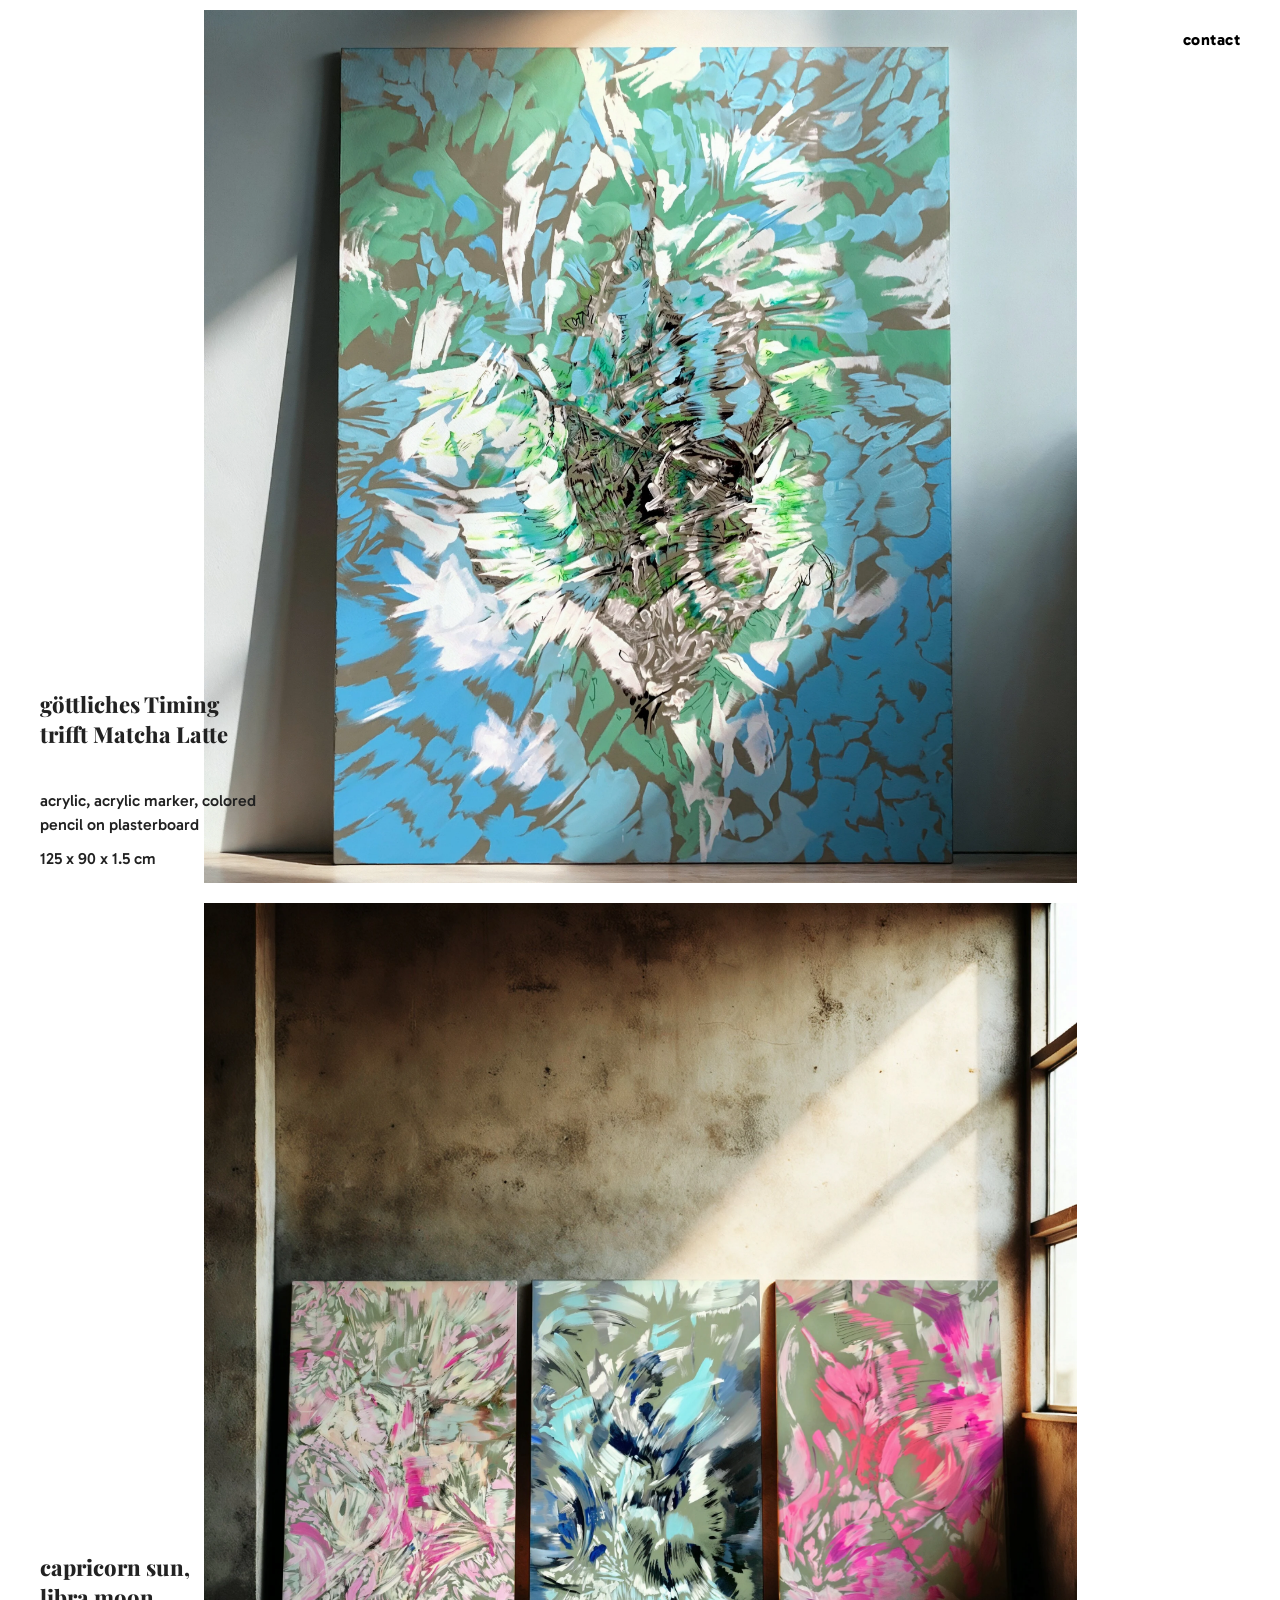
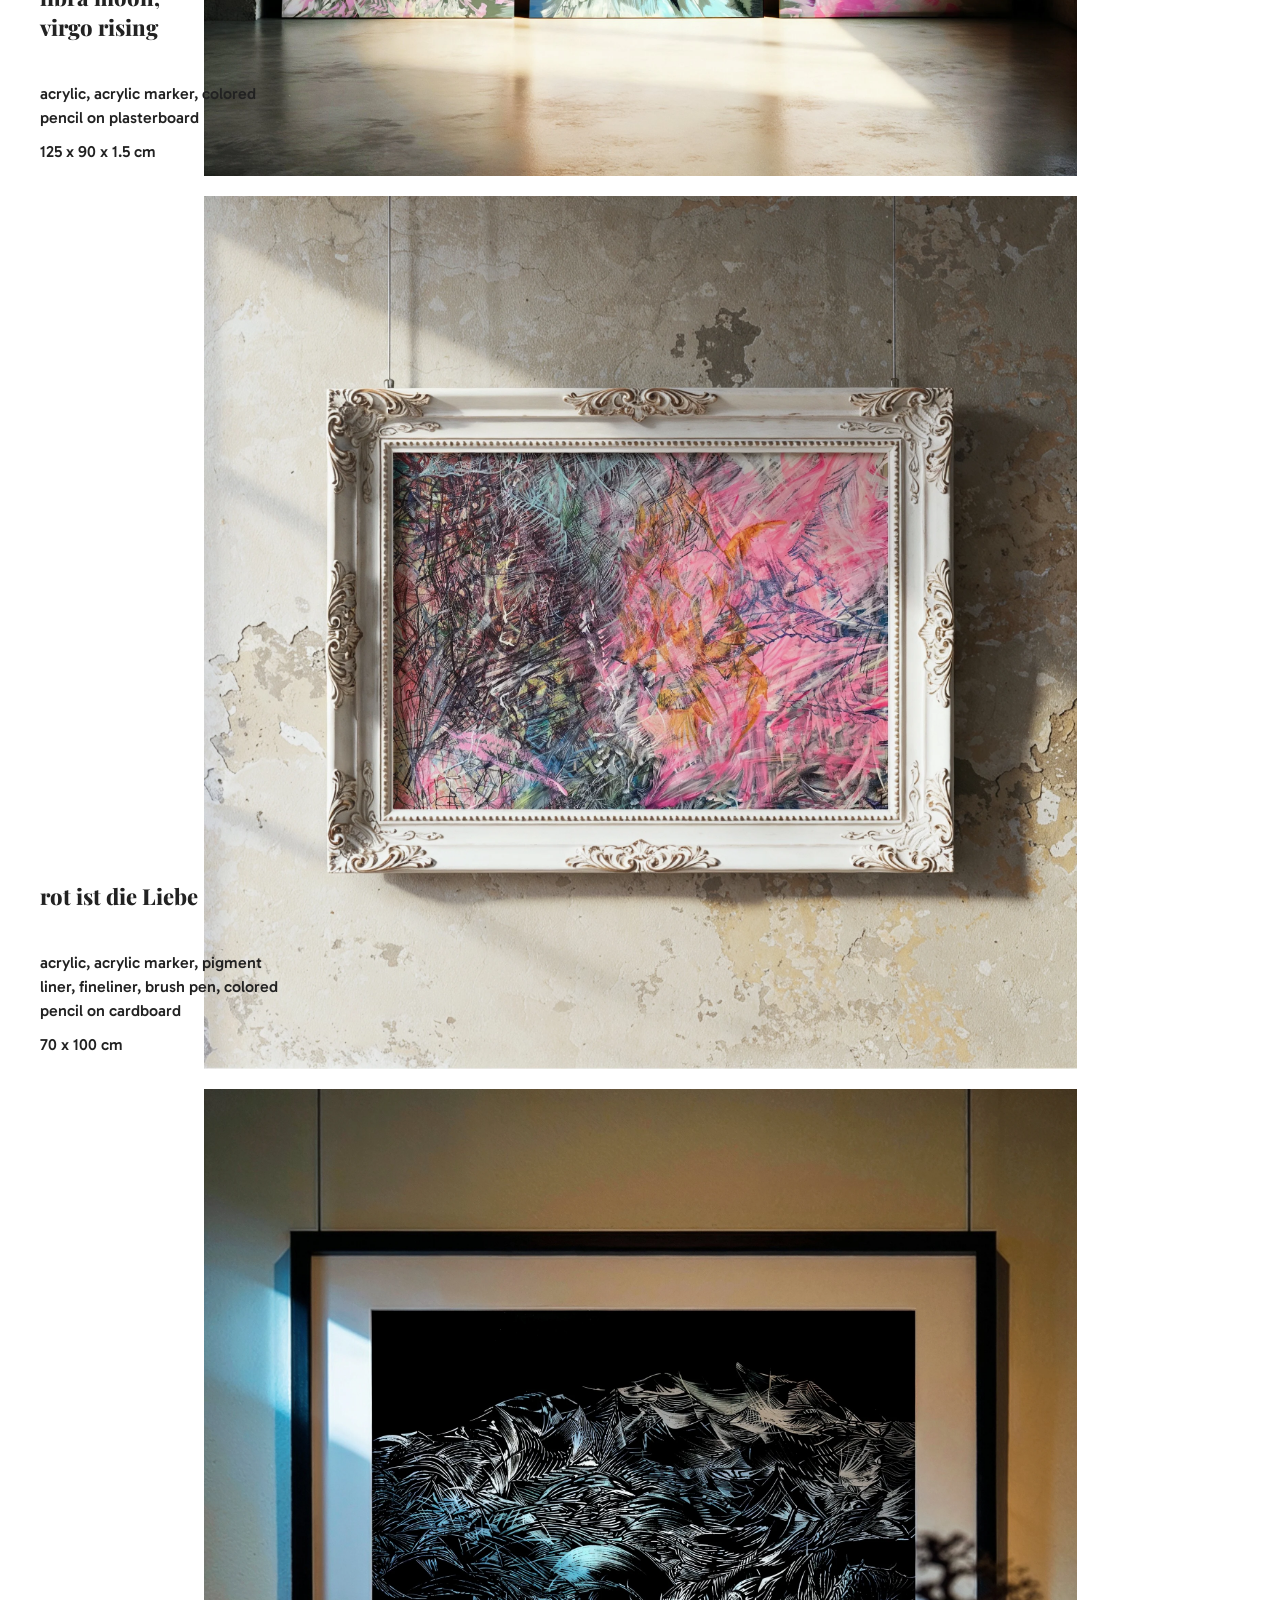
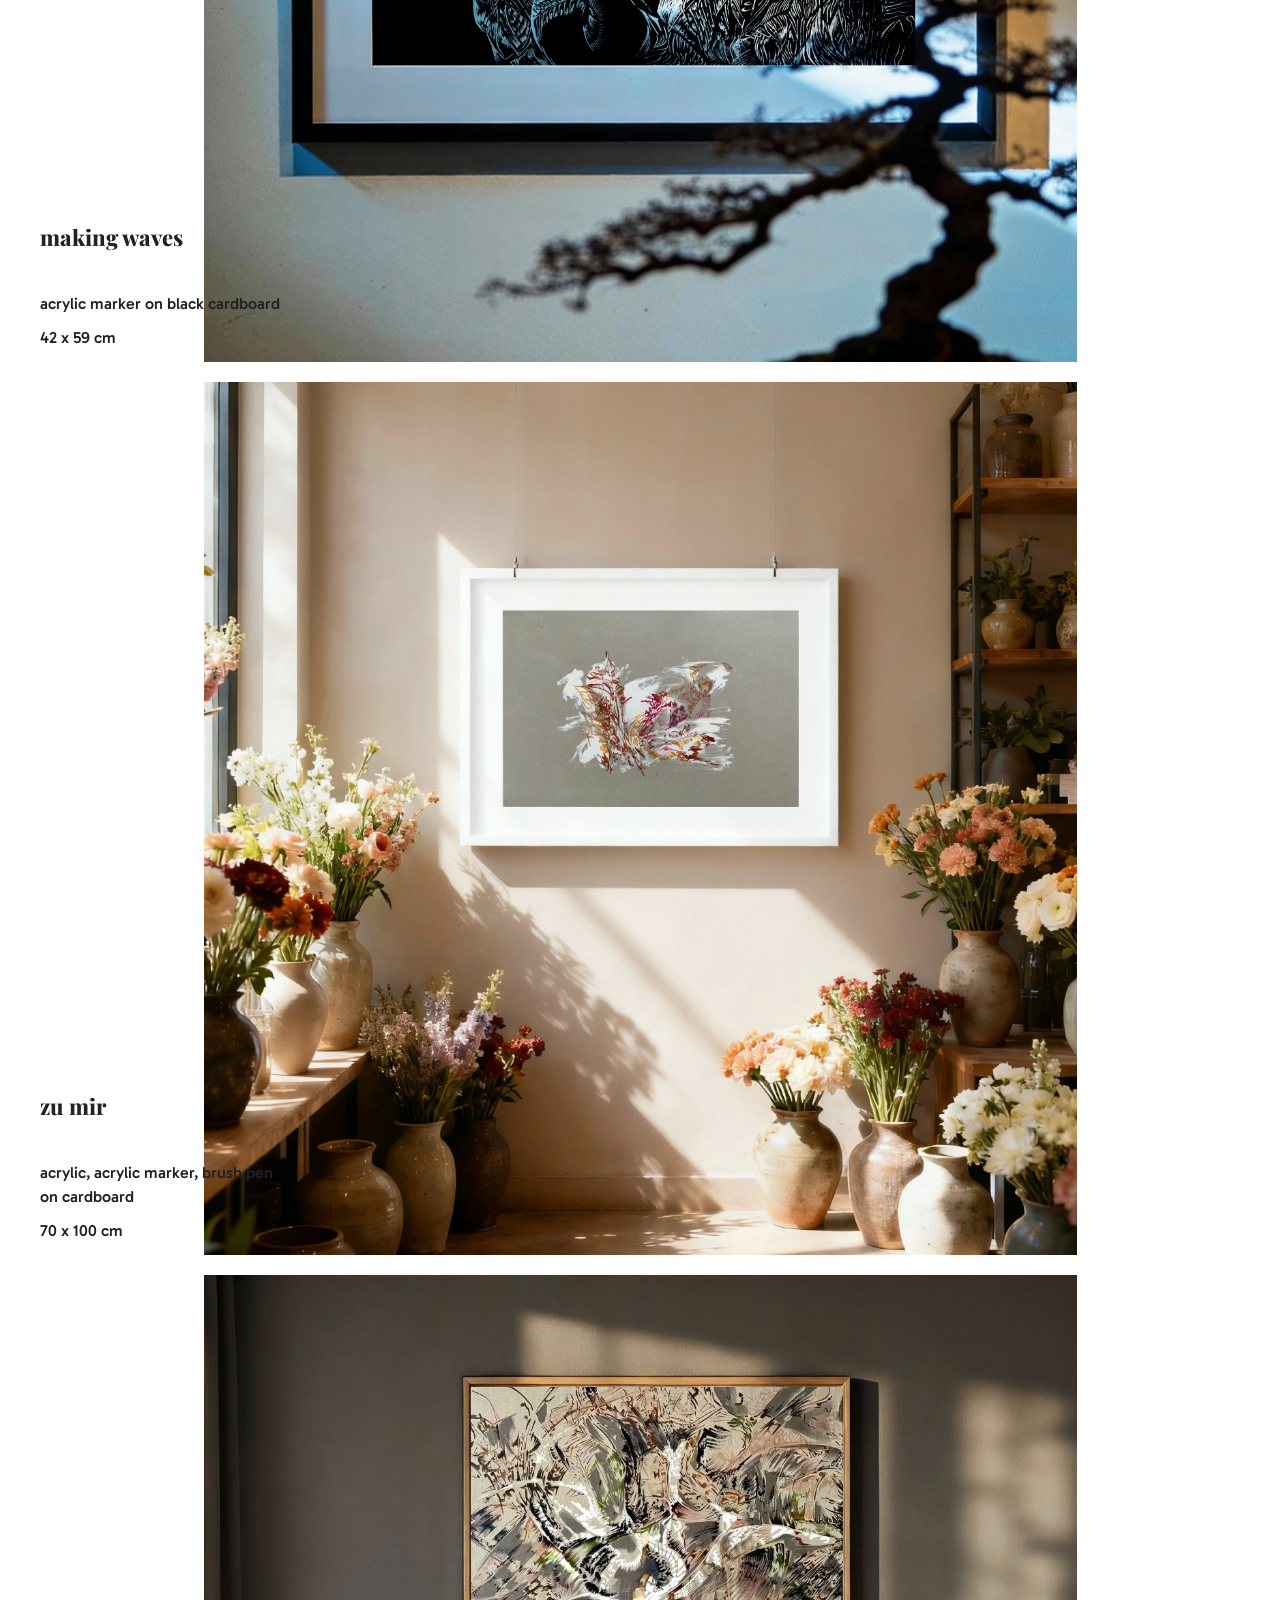
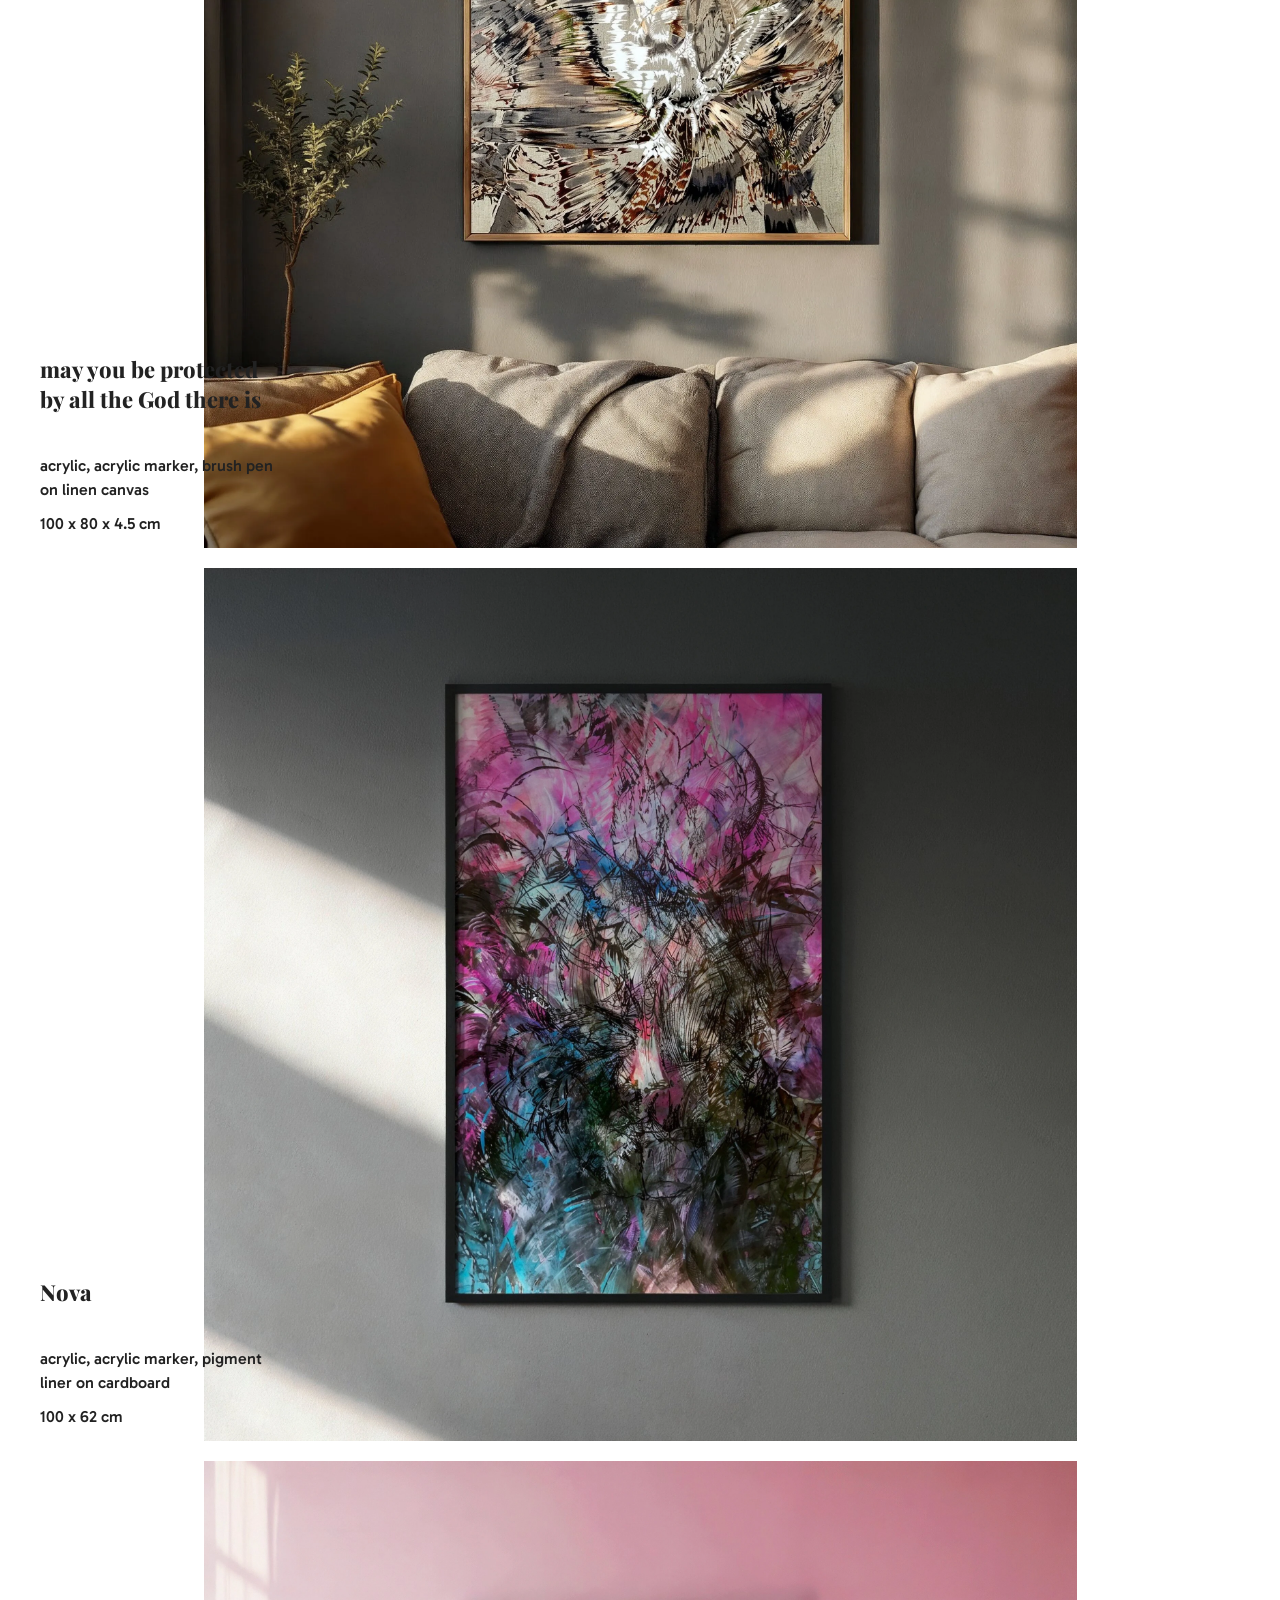
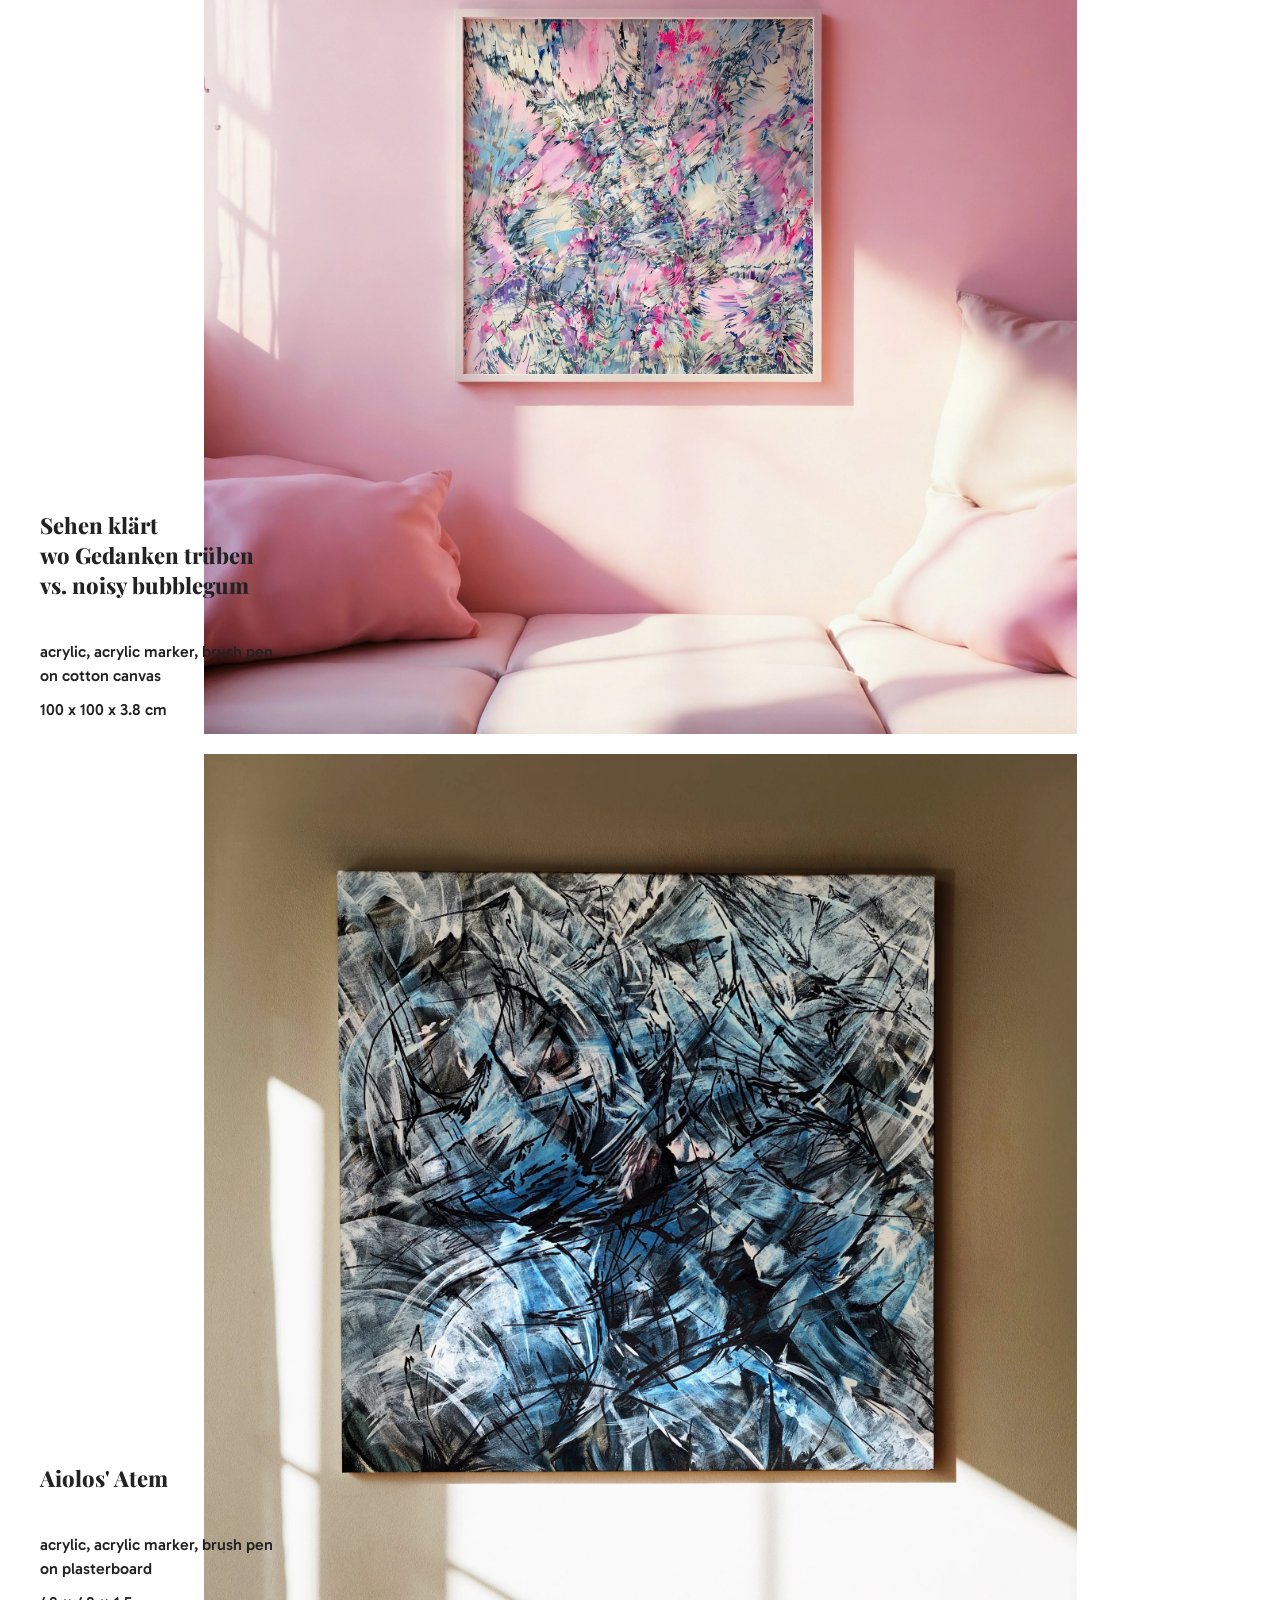
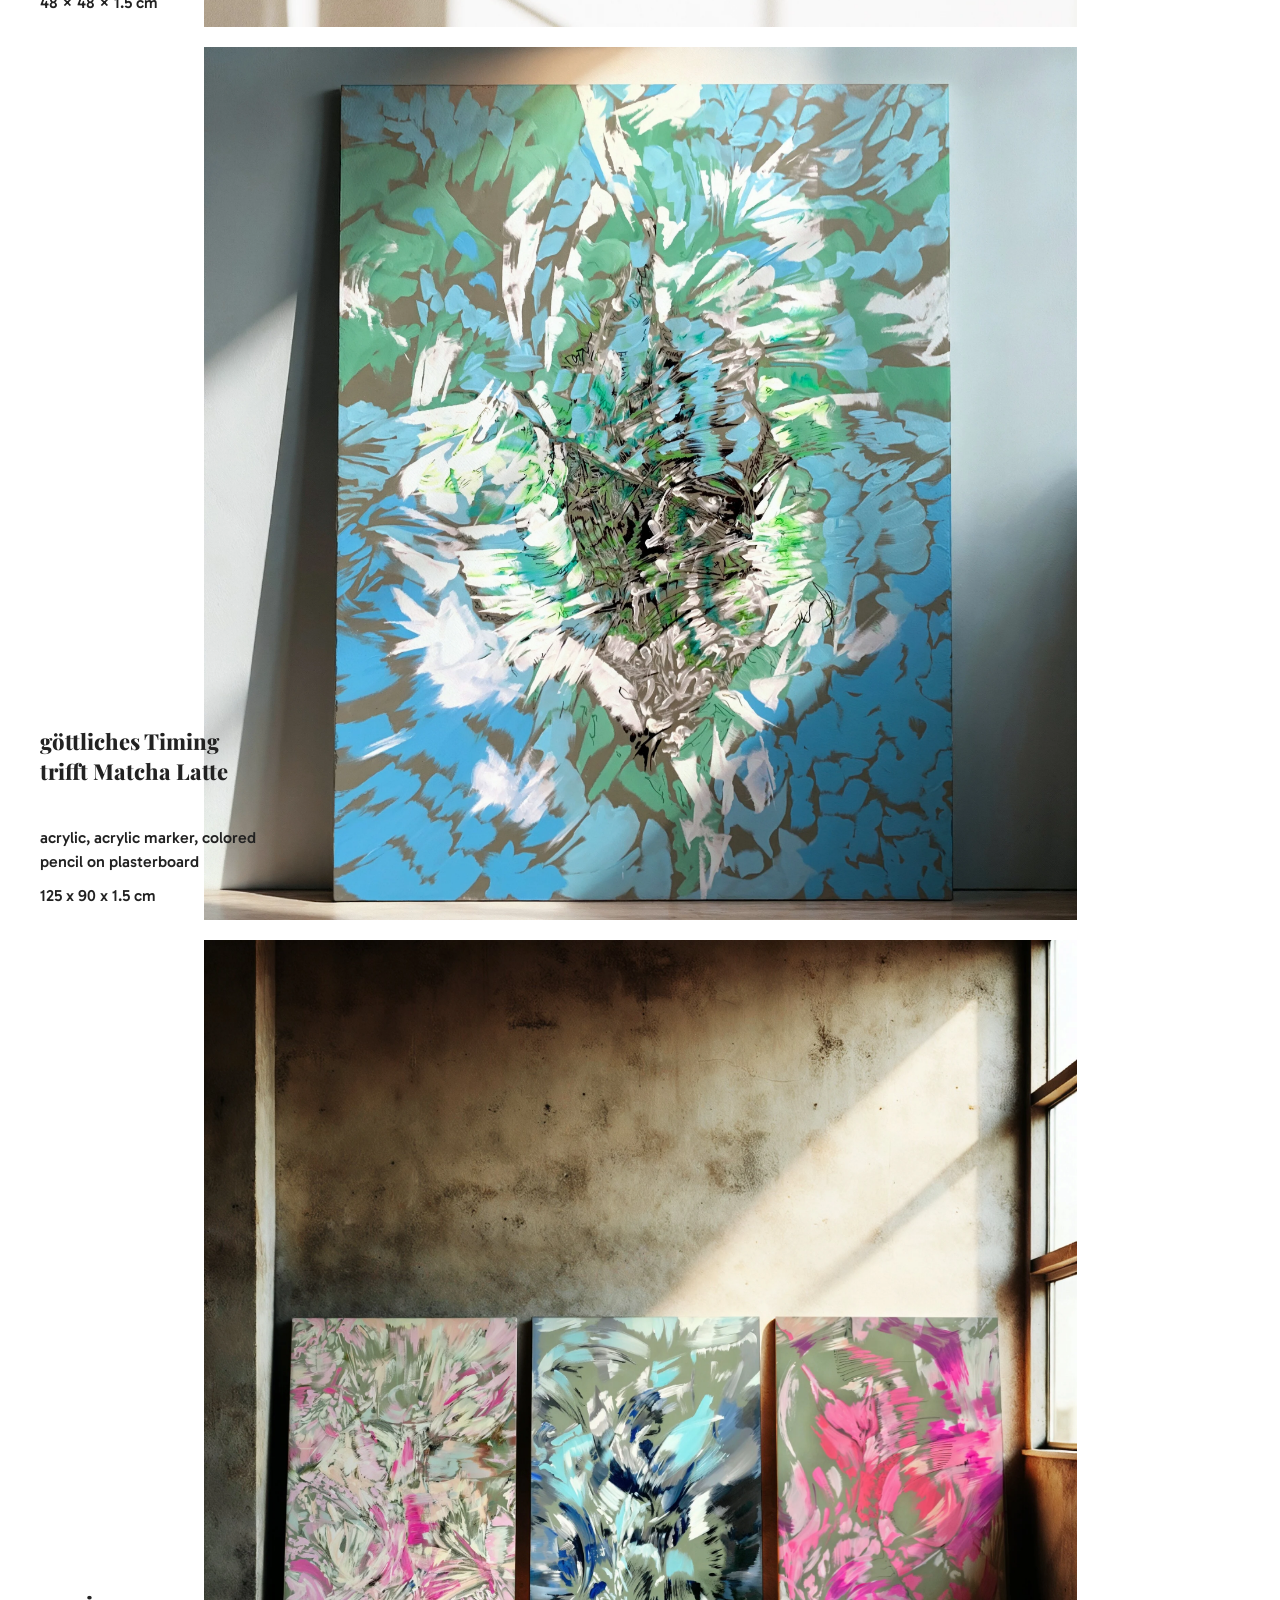
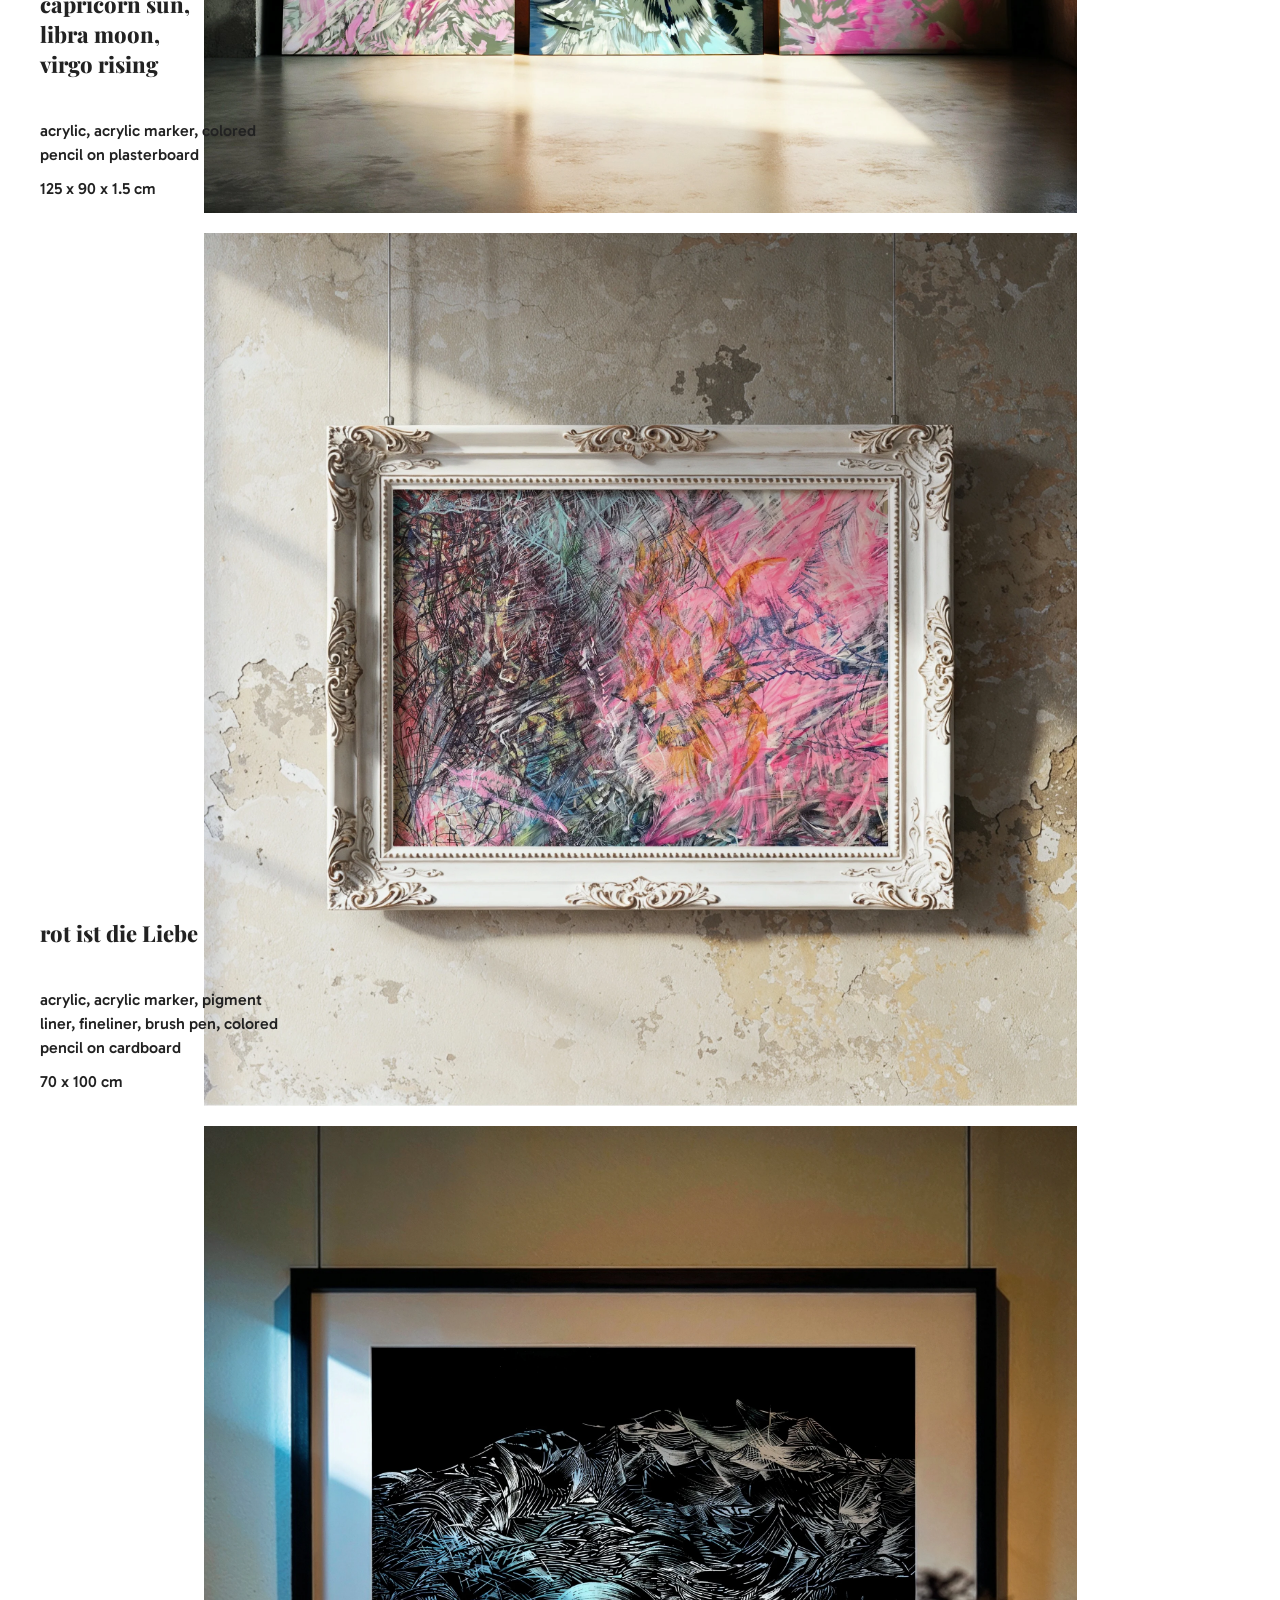
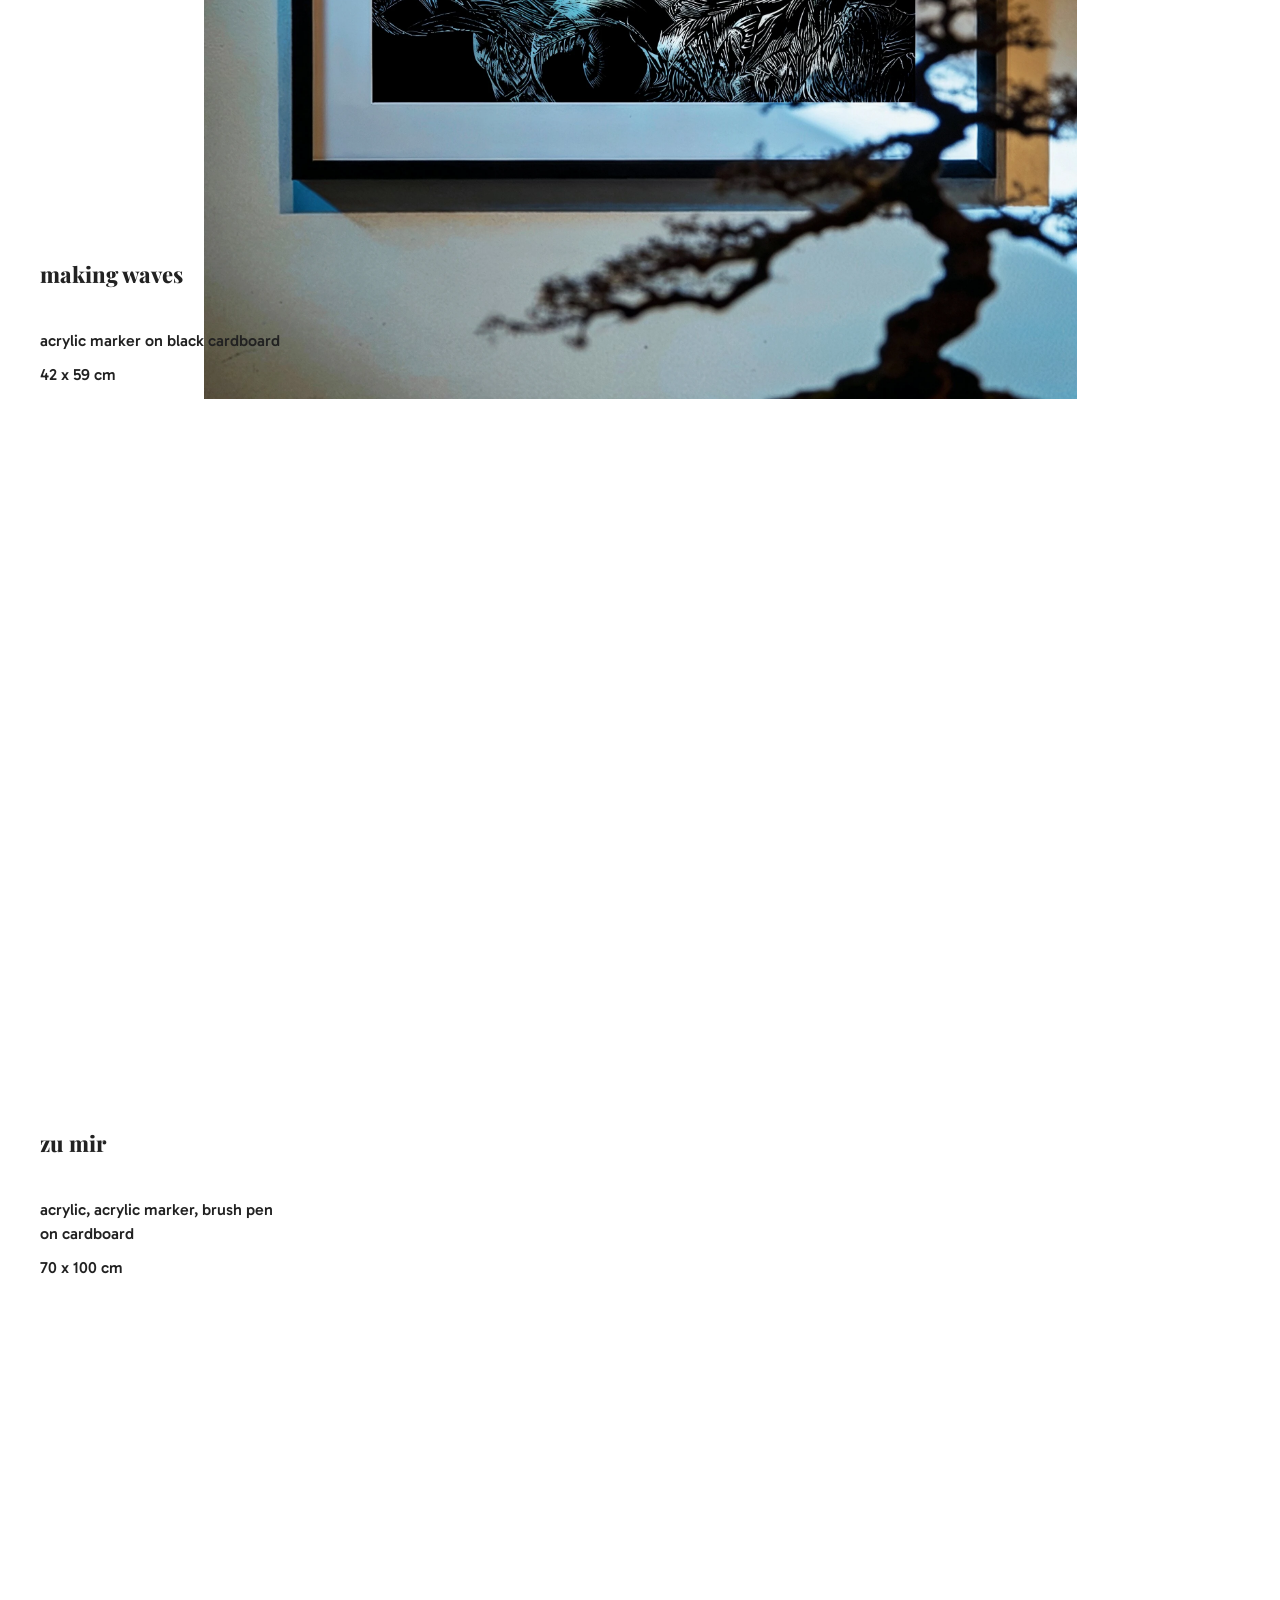
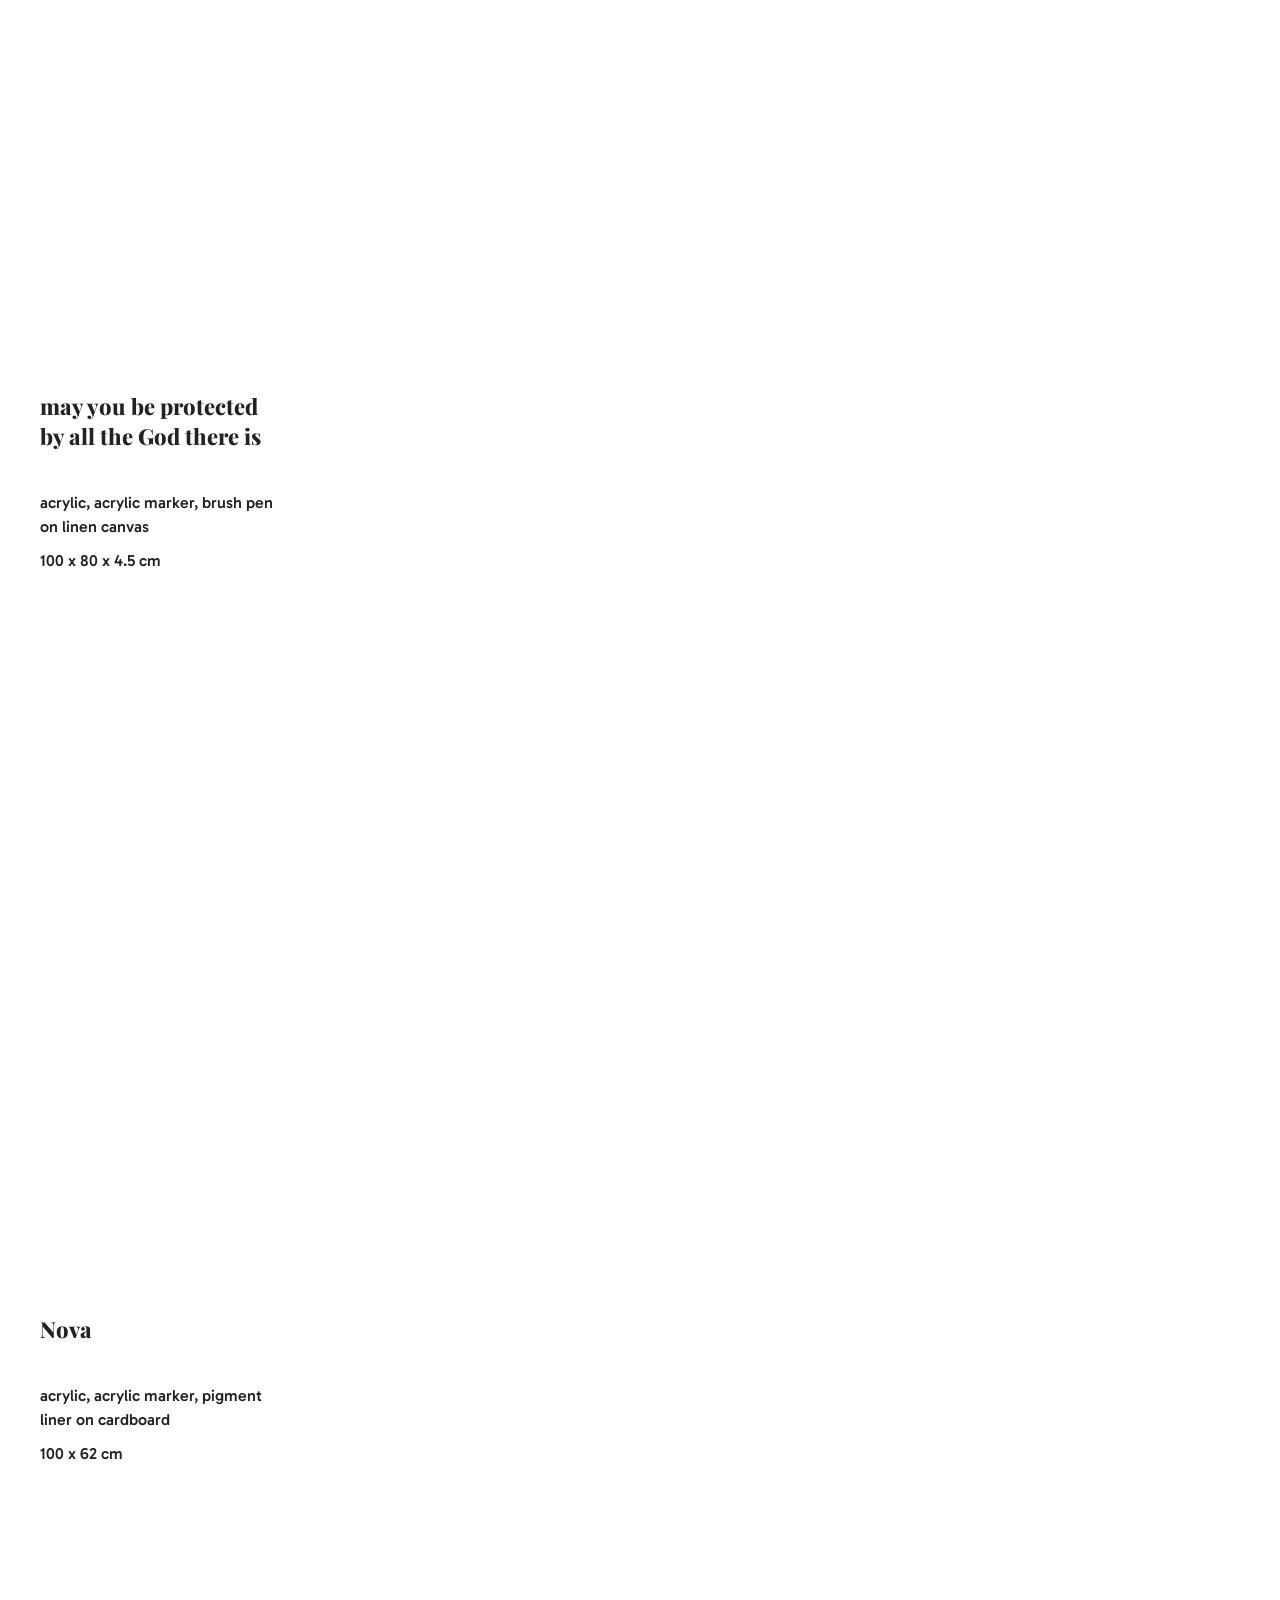
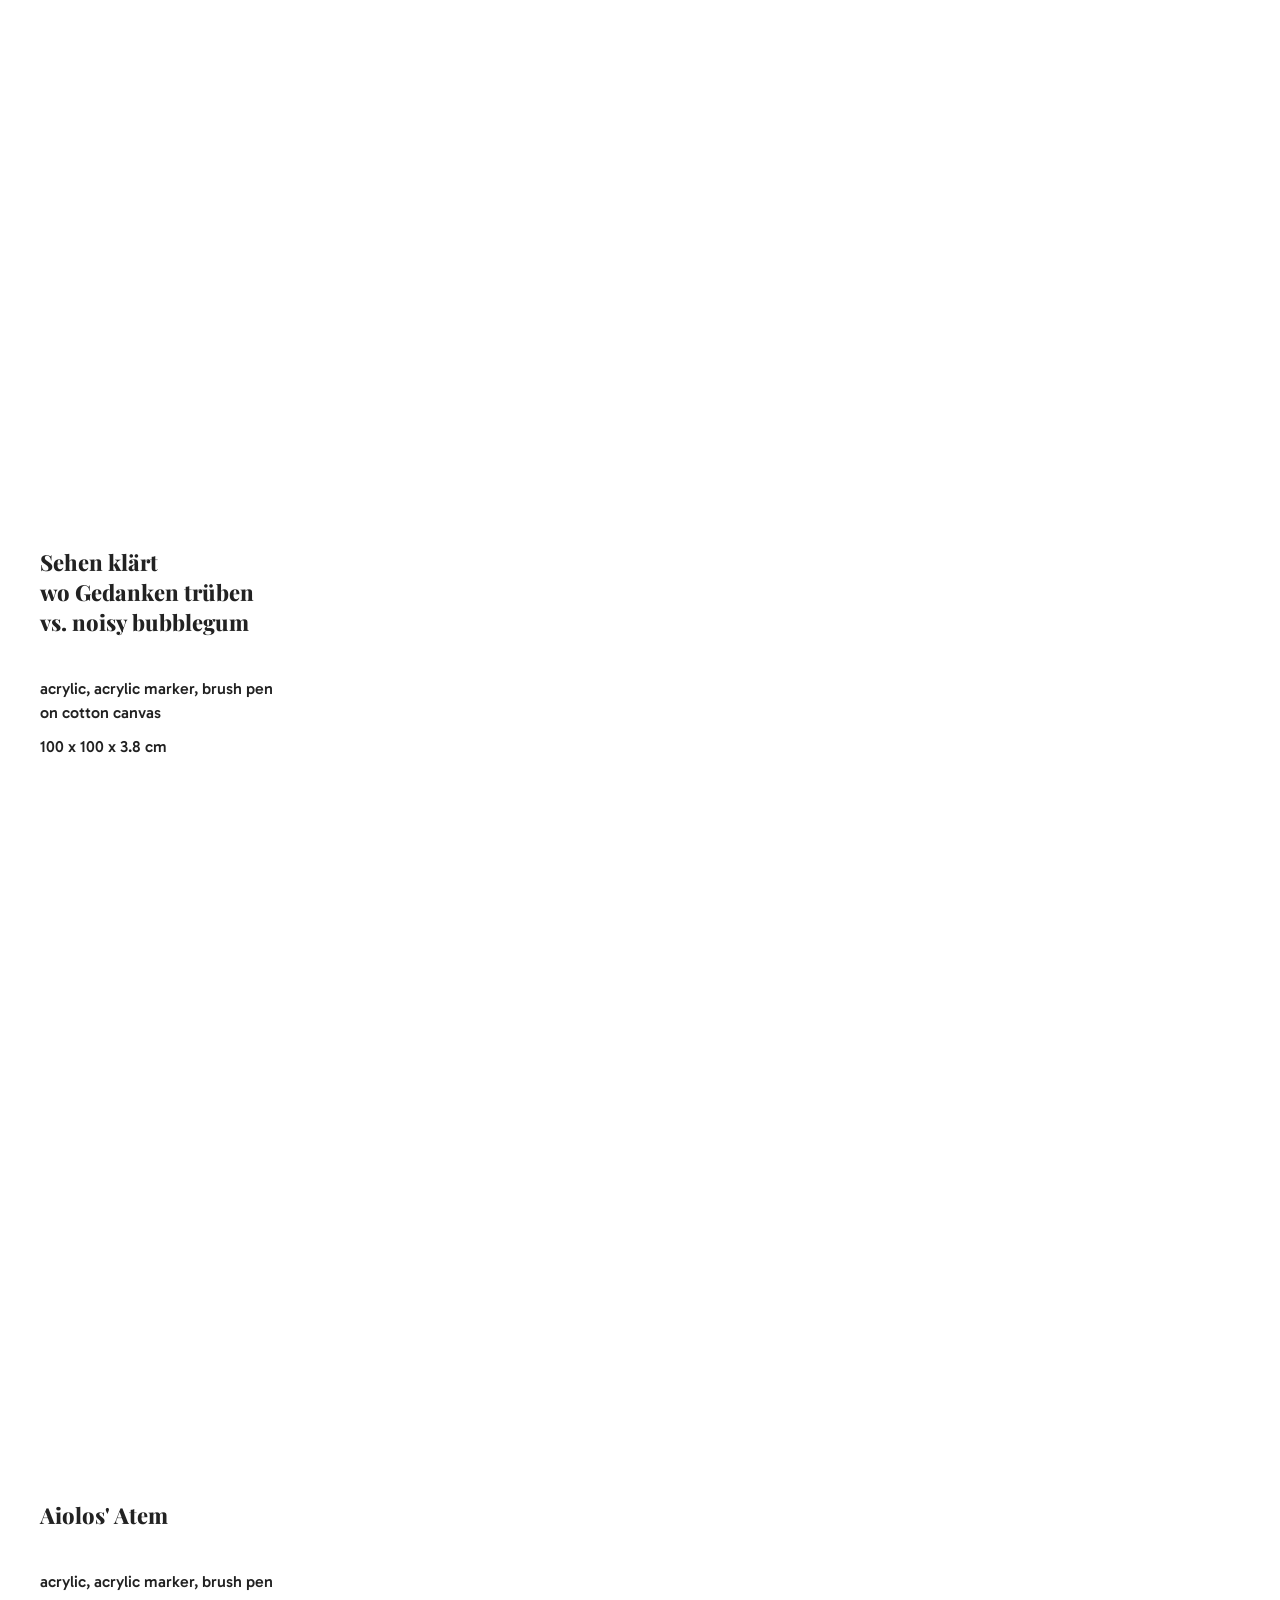
==== index.html @ f67af94c "updated homepage images and contact page layout" ====
<!DOCTYPE html>
<html lang="en">
<head>
<meta charset="UTF-8">
<meta name="viewport" content="width=device-width, initial-scale=1.0">
<title>Regina Fröhlich | Visual Artist</title>
<meta name="description" content="original abstract paintings and mixed-media works">

<link rel="apple-touch-icon" sizes="180x180" href="assets/images/favicon/apple-touch-icon.png">
<link rel="icon" type="image/png" sizes="32x32" href="assets/images/favicon/favicon-32x32.png">
<link rel="icon" type="image/png" sizes="16x16" href="assets/images/favicon/favicon-16x16.png">
<link rel="icon" type="image/png" sizes="192x192" href="assets/images/favicon/android-chrome-192x192.png">
<link rel="icon" type="image/png" sizes="512x512" href="assets/images/favicon/android-chrome-512x512.png">
<link rel="manifest" href="assets/images/favicon/site.webmanifest">
<link rel="icon" href="/favicon.ico" sizes="any">
<!-- =========================================
     new added
     ========================================= -->
<link rel="mask-icon" href="assets/images/favicon/favicon.png" color="#ffffff">
<link rel="icon" href="data:image/svg+xml,<svg xmlns='http://www.w3.org/2000/svg' viewBox='0 0 512 512'><rect width='512' height='512' fill='%23ffffff'/></svg>">


<link rel="stylesheet" href="css/style.css">

<!-- Google Fonts (since they are free) -->
<!-- <link href="https://fonts.googleapis.com/css2?family=Playfair+Display:wght@800&family=Gabarito:wght@700&display=swap" rel="stylesheet"> -->
<link href="https://fonts.googleapis.com/css2?family=Playfair+Display:wght@400;600;800&family=Gabarito:wght@300;400;500;700&display=swap" rel="stylesheet"><link rel="stylesheet" href="https://cdnjs.cloudflare.com/ajax/libs/animate.css/4.1.1/animate.min.css"/> 
<script>
    history.scrollRestoration = "manual";
</script>
</head>
<body>

<!-- Top Right Navigation -->
<div class="top-right">
    <a href="contact.html">contact</a>
</div>

<!-- Scroll Container -->
<div class="scroll-container">

    <!--<a class="scroll-item">
        <div class="art-info">
            <h2>das Auge der</h2>
            <p>fineliner, marker, colored pencil<br>on 220 g/m² terra vanilla paper,</p>
            <p>21 cm × 29,7 cm</p>
        </div>
        <img src="assets/images/homepage/1-das-Auge-der-upscaled.jpeg" alt="Artwork 1" loading="eager" fetchpriority="high">
    </a>

    <a class="scroll-item">
        <div class="art-info">
            <h2>Flora’s Rakete</h2>
            <p>fineliner, marker, colored pencil<br>on 220 g/m² terra vanilla paper,</p>
            <p>21 cm × 29,7 cm</p>
        </div>
        <img src="assets/images/homepage/2-Flora-Rakete-upscaled.jpeg" alt="Artwork 2" loading="lazy">
    </a>

    <a class="scroll-item">
        <div class="art-info">
            <h2>bliss</h2>
            <p>fineliner, marker, colored pencil<br>on 190 g/m² white paper,</p>
            <p>21 cm × 29,7 cm</p>
        </div>
        <img src="assets/images/homepage/3-bliss-upscaled.jpeg" alt="Artwork 3" loading="lazy">
    </a>

    <a class="scroll-item">
        <div class="art-info">
            <h2>Schmetterlingsgerüst</h2>
            <p>fineliner, marker, colored pencil<br>on 220 g/m² terra vanilla paper,</p>
            <p>21 cm × 29,7 cm</p>
        </div>
        <img src="assets/images/homepage/4-Schmetterlingsgerust-upscaled.jpeg" alt="Artwork 4" loading="lazy">
    </a>

    <a class="scroll-item">
        <div class="art-info">
            <h2>Federkreisel</h2>
            <p>fineliner, marker, colored pencil<br>on 220 g/m² terra vanilla paper,</p>
            <p>21 cm × 29,7 cm</p>
        </div>
        <img src="assets/images/homepage/5-Federkreisel-upscaled.jpeg" alt="Artwork 5" loading="lazy">    
    </a>-->

    <!-- Artwork 6: a flight that split in neon feathers -->
    <!--<a class="scroll-item">
        <div class="art-info">
            <h2>a flight <br> that split <br> in neon feathers</h2>
            <p>fineliner, marker, colored pencil<br>on 190 g/m² white paper,</p>
            <p>21 cm × 29,7 cm</p>
        </div>
        <img src="assets/images/homepage/6-a-flight-that-split-in-neon-feathers-upscaled.jpeg" alt="Artwork 6" loading="lazy">    
    </a>-->

    <!-- Artwork 7: göttliches Timing trifft Matcha Latte (FIXED) -->
    <a class="scroll-item">
        <div class="art-info">
            <h2 class="title-break">göttliches Timing <br> trifft Matcha Latte</h2>
            <!--<p>acrylic, acrylic marker, colored pencil on plasterboard</p>-->
           <p>acrylic, acrylic marker, colored pencil <br class="mobile-material-break">on plasterboard</p>
            <p>125 x 90 x 1.5 cm</p>
        </div>
        <img src="assets/images/homepage/1-gottliches-Timing-trifft-Matcha-Latte.webp" alt="Artwork 7" loading="lazy">    
    </a>

    <!-- Artwork 8: capricorn sun, libra moon, virgo rising (FIXED) -->
    <a class="scroll-item">
        <div class="art-info" data-art="capricorn">
            <h2>capricorn sun, <br> libra moon, <br> virgo rising</h2>
           <!--<p>acrylic, acrylic marker, colored pencil on plasterboard</p>-->
           <p>acrylic, acrylic marker, colored pencil <br class="mobile-material-break">on plasterboard</p>
            <p>125 x 90 x 1.5 cm</p>
        </div>
        <img src="assets/images/homepage/2-capricorn-sun-libra-moon-virgo-rising.webp" alt="Artwork 8" loading="lazy">    
    </a>

    <!-- Artwork 9: rot ist die Liebe  -->
    <a class="scroll-item">
        <div class="art-info">
            <h2>rot ist die Liebe</h2>
            <p>acrylic, acrylic marker, pigment liner, fineliner, brush pen, colored pencil <br class="mobile-material-break">on cardboard</p>
            <p>70 x 100 cm</p>
        </div>
        <img src="assets/images/homepage/3-rot-ist-die-Liebe.webp" alt="Artwork 9" loading="lazy">   
    </a>

    <!--<a class="scroll-item">
        <div class="art-info">
            <h2>Animus</h2>
            <p>fineliner on 190 g/m² white paper</p>
            <p>21 cm x 29,7 cm</p>
        </div>
        <img src="assets/images/homepage/10-Animus-upscaled.jpg" alt="Artwork 10" loading="lazy">    
    </a>-->
    <!-- Artwork 11: madre ayahuasca -->
    <!--<a class="scroll-item">
        <div class="art-info">
            <h2>madre ayahuasca</h2>
            <p>fineliner, marker, pen on cardboard,</p>
            <p>71 cm x 106 cm</p>
        </div>
        <img src="assets/images/homepage/11-madre-ayahuasca-upscaled.jpeg" alt="Artwork 11" loading="lazy">    
    </a>-->

    <!-- Artwork 12: making waves -->
    <a class="scroll-item">
        <div class="art-info" data-art="making-waves">
            <h2>making waves</h2>
            <!-- <p>acrylic marker  on black cardboard</p> -->
              <p>acrylic marker  <br class="mobile-material-break">on black cardboard</p>
            <p>42  x 59 cm</p>
        </div>
        <img src="assets/images/homepage/4-making-waves.webp" alt="Artwork 12" loading="lazy">    
    </a>

    <!-- Artwork 12: making waves -->
    <a class="scroll-item">
        <div class="art-info" data-art="zu-mir">
            <h2>zu mir</h2>
            <!-- <p>acrylic, acrylic marker,  brush  pen on cardboard</p> -->
             <p>acrylic, acrylic marker,  brush  pen <br class="mobile-material-break">on cardboard</p>
            <p>70 x 100 cm</p>
        </div>
        <img src="assets/images/homepage/5-zu-mir.webp" alt="Artwork 12" loading="lazy">    
    </a>

    <!--<a class="scroll-item">
        <div class="art-info">
            <h2>I’m that ghost</h2>
            <p>acrylic paint, fineliner, marker, pen,<br> colored pencil on cardboard,</p>
            <p>70 cm x 100 cm</p>
        </div>
        <img src="assets/images/homepage/13-Im-that-ghost-upscaled.jpeg" alt="Artwork 13" loading="lazy">    
    </a>

    <a class="scroll-item">
        <div class="art-info">
            <h2>I believe in myself enough to be patient</h2>
            <p>acrylic paint, fineliner, marker, pen, <br> colored pencil on cardboard,</p>
            <p>70 cm x 100 cm</p>
        </div>
        <img src="assets/images/homepage/14-I-believe-in-myself-enough-to-be-patient-upscaled.jpeg" alt="Artwork 14" loading="lazy">    
    </a>-->

    <!-- Artwork 15: Mutterwunde heilen -->
    <!--<a class="scroll-item">
        <div class="art-info" data-art="mutterwunde">
            <h2>Mutterwunde heilen</h2>
            <p>acrylic paint, fineliner, marker <br> on cardboard,</p>
            <p>70 cm x 100 cm</p>
        </div>
        <img src="assets/images/homepage/15-Mutterwunde-heilen-upscaled.jpeg" alt="Artwork 15" loading="lazy">    
    </a>

   
    <a class="scroll-item">
        <div class="art-info" data-art="weise-instanz">
            <h2>weise Instanz</h2>
            <p>acrylic paint, fineliner, marker <br> on  cardboard,</p>
            <p>70 cm x 100 cm</p>
        </div>
        <img src="assets/images/homepage/16-weise-Instanz-upscaled.jpeg" alt="Artwork 16" loading="lazy">    
    </a>

    
    <a class="scroll-item">
        <div class="art-info">
            <h2>leafy greens <br> and a love poem</h2>
            <p>acrylic paint, marker<br>on 410 g/m² heavy cotton fabric,</p>
            <p>100 cm x 100 cm x 3,8 cm</p>
        </div>
        <img src="assets/images/homepage/17-leafy-greens-and-a-love-poem-upscaled.jpeg" alt="Artwork 17" loading="lazy">    
    </a>-->

    <!-- Artwork 18: may you be protected by all the God there is (FIXED) -->
    <a class="scroll-item">
        <div class="art-info">
            <h2 class="title-break">may you be protected <br> by all the God there is</h2>
           <!--<p>acrylic, acrylic marker, brush  pen on linen canvas</p>-->
           <p>acrylic, acrylic marker, brush pen <br class="mobile-material-break">on linen canvas</p>

            <p>100 x 80 x 4.5 cm</p>
        </div>
        <img src="assets/images/homepage/6-may-you-be-protected-by-all-the-God-there-is.webp" alt="Artwork 18" loading="lazy">    
    </a>

    <!-- Artwork 18: may you be protected by all the God there is (FIXED) -->
    <a class="scroll-item">
        <div class="art-info">
            <h2>Nova</h2>
            <!--<p>acrylic, acrylic marker, pigment liner on cardboard</p>-->
            <p>acrylic, acrylic marker, pigment liner <br class="mobile-material-break">on cardboard</p>
            <p>100 x 62 cm</p>
        </div>
        <img src="assets/images/homepage/7-Nova.webp" alt="Artwork 18" loading="lazy">    
    </a>
    <!-- 8. Sehen klärt wo Gedanken trüben vs. noisy bubblegum -->
<a class="scroll-item">
    <div class="art-info">
        <h2>
            <span class="desktop-break">Sehen klärt <br> wo Gedanken trüben <br> vs. noisy bubblegum</span>
            <span class="mobile-break">
    Sehen klärt wo Gedanken trüben <br class="mobile-title-break">
    vs. noisy bubblegum
</span>

        </h2>
        <!--<p>acrylic, acrylic marker, brush pen on cotton canvas</p>-->
        <p>acrylic, acrylic marker, brush pen <br class="mobile-material-break">on cotton canvas</p>
        <p>100 x 100 x 3.8 cm</p>
    </div>
    <img src="assets/images/homepage/8-Sehen-klart-wo-Gedanken-truben-vs-noisy-bubblegum.webp" alt="Artwork 8" loading="lazy">
</a>
    <!-- Artwork 18: may you be protected by all the God there is (FIXED) -->
    <a class="scroll-item">
        <div class="art-info">
            <h2>Aiolos' Atem</h2>
            <!--<p>acrylic, acrylic marker, brush pen on plasterboard</p>-->
            <p>acrylic, acrylic marker, brush pen <br class="mobile-material-break">on plasterboard</p>
            <p>48 × 48 × 1.5 cm</p>
        </div>
        <img src="assets/images/homepage/Aiolos-Atem.webp" alt="Artwork 18" loading="lazy">    
    </a>

   
    <!--<a class="scroll-item">
        <div class="art-info">
            <h2>a lesson in softening</h2>
            <p>acrylic paint, fineliner, marker <br>  on cotton fabric,</p>
            <p>70 cm x 100 cm x 1,5 cm</p>
        </div>
        <img src="assets/images/homepage/19-a-lesson-in-softening-upscaled.jpeg" alt="Artwork 19" loading="lazy">    
    </a>

   
    <a class="scroll-item">
        <div class="art-info">
            <h2>Cappuccino <br> Sonne <br> Schnee</h2>
            <p>acrylic paint, marker<br>on 410 g/m² heavy cotton fabric,</p>
            <p>120 cm x 120 cm x 3,8 cm</p>
        </div>
        <img src="assets/images/homepage/20-Cappuccino-Sonne-Schnee-upscaled.jpeg" alt="Artwork 20" loading="lazy">    
    </a>

    
    <a class="scroll-item">
        <div class="art-info">
            <h2>still looking <br> for the dragon <br> that swallowed me</h2>
            <p>acrylic paint, marker, pen <br> on glossy paper,</p>
            <p>70 cm x 100 cm</p>
        </div>
        <img src="assets/images/homepage/21-still-looking-for-the-dragon-that-swallowed-me-upscaled.jpeg" alt="Artwork 21" loading="lazy">    
    </a>-->


<!--<a class="scroll-item">
    <div class="art-info" data-art="fiebertraum">
        <h2>Fiebertraum</h2>
        <p class="desktop-text">red wine, acrylic paint, fineliner, marker on cardboard,</p>
        <p class="mobile-text">red wine, acrylic paint, fineliner, marker<br>on cardboard,</p>
        <p>62 cm x 100 cm</p>
    </div>
    <img src="assets/images/homepage/22-Fiebertraum-upscaled.jpeg" alt="Artwork 22" loading="lazy">
</a>

    
    <a class="scroll-item">
        <div class="art-info">
            <h2>manic panic</h2>
            <p>acrylic paint, fineliner, marker, pen,<br>colored pencil on recycled paper,</p>
            <p>82 cm x 117 cm</p>
        </div>
        <img src="assets/images/homepage/23-manic-panic-upscaled.jpg" alt="Artwork 23" loading="lazy">
    </a>-->

    
    <!--<a class="scroll-item">
        <div class="art-info">
            <h2>quit or succeed</h2>
            <p>acrylic paint, marker<br>on 410 g/m² heavy cotton fabric,</p>
            <p>100 cm x 100 cm x 3,8 cm</p>
        </div>
        <img src="assets/images/homepage/25-quit-or-succeed-upscaled.jpeg" alt="Artwork 25" loading="lazy">
    </a>

    <a class="scroll-item">
        <div class="art-info">
            <h2>Nancy Botwin</h2>
            <p>acrylic paint, marker<br>on 410 g/m² heavy cotton fabric,</p>
            <p>100 cm x 100 cm x 3,8 cm</p>
        </div>
        <img src="assets/images/homepage/26-Nancy-Botwin-upscaled.jpeg" alt="Artwork 26" loading="lazy">
    </a>-->

</div>

<script src="js/main.js"></script>

</body>
</html>



<!--5. zu mir, nova, Sehen klärt wo Gedanken trüben vs. noisy bubblegum, Aiolos' Atem(.) when-thoughts-cloud-vision-and-visionclearsthoughts-upscaled & Sehen klärt wo Gedanken trüben vs. noisy bubblegum -->
---- css/style.css ----
* {
    margin: 0;
    padding: 0;
    box-sizing: border-box;
}

body {
    font-family: 'Gabarito', sans-serif;
    /* font-weight: 400; */
    overflow-x: hidden;
    background-color: #ffffff;  /* Clean white background */
    
}

/* Top right navigation - matches PDF */
.top-right {
    position: fixed;
    top: 30px;
    right: 40px;
    z-index: 1000;
    font-family: 'Gabarito', sans-serif;
    font-weight: 700;
    font-size: 12pt;
}

.top-right a {
    text-decoration: none;
    color: #000;
    font-family: 'Gabarito', sans-serif;
    font-weight: 700;
    font-size: 12pt;
    letter-spacing: 0.5px;
}

.top-right a:hover {
    opacity: 0.6;
}

/* Scroll container - with gaps between slides */
.scroll-container {
    width: 100%;
    display: flex;
    flex-direction: column;
    gap: 20px;              /* Gap between each image */
    padding: 10px 0;         /* Space at top and bottom */
    background-color: #ffffff; /* White background */
    -webkit-overflow-scrolling: touch;
    
}

/* Each slide */
.scroll-item {
    display: block;
    height: 97vh;           
    width: 100%;
    /* cursor: pointer; */
    text-decoration: none;
    display: flex;
    justify-content: center;  
    align-items: center;      
    background-color: #ffffff; 
        aspect-ratio: 3 / 4; /* ✅ ADD THIS LINE */

}

/* Images maintain their natural proportions */
.scroll-item img {
    height: 100%;             /* Fill the slide height */
    width: auto;              /* Width adjusts to maintain aspect ratio */
    max-width: 100%;          /* Prevent overflow */
    display: block;
    object-fit: contain;
}
/* ARTWORK TEXT */

.art-info{
position:absolute;
left:40px;
bottom:2px;
width:250px;
color:#000;
}


.art-info h2 {
font-family:'Playfair Display',serif;
font-size:22px;
margin-bottom:40px;
font-weight: 800;
color: #222222;
}


.art-info p{
    font-size:12pt;
    line-height:1.5;
    margin-bottom:10px;
    font-weight:500;
    color: #222222;
}

/* Remove any background colors from slides */
.scroll-item {
    background-color: #ffffff;
}

@media (max-width:1100px){

/* container spacing */
.scroll-container{
gap:70px;
padding:40px 30px;
}

/* artwork block */
.scroll-item{
height:auto;
flex-direction:column;   /* stack text and image */
align-items:flex-start;
padding:20px 0;
}

/* title + description */
.art-info{
position:static;         /* remove absolute positioning */
width:100%;
margin-top:30px;         /* space ABOVE title */
margin-bottom:25px;      /* space BEFORE image */
}

/* title */
.art-info h2{
font-size:21px;
margin-bottom:14px;
}

/* description */
.art-info p{
line-height:1.6;
margin-bottom:12px;
}

/* image */
.scroll-item img{
height:auto;
width:100%;
object-fit:contain;
}

.top-right {
        position: fixed !important;
        top: 20px !important;
        right: 30px !important;
        left: auto !important;
        width: auto !important;
        margin: 0 !important;
        padding: 0 !important;
        text-align: right !important;
    }

    .top-right a {
        display: block !important;
        margin: 0 !important;
        padding: 0 !important;
        font-size: 11pt !important;
        font-weight: 700 !important;
    }

}

/* @media (max-width:768px){

.scroll-container{
    gap:90px;                 
    padding:40px 20px 60px;
}

.scroll-item{
    height:auto;
    flex-direction:column;
    align-items:flex-start;
}

.art-info{
    position:static;
    width:100%;
    margin-top:40px;          
    margin-bottom:30px;       
}


.art-info h2{
    font-size:20px;
    margin-bottom:14px;
}


.art-info p{
    font-size:12pt;
    line-height:1.6;
    margin-bottom:12px;
}


.scroll-item img{
    height:auto;
    width:100%;
    object-fit:contain;
}


.top-right{
    top:20px;
    right:20px;
    font-size:11pt;
}

} */



@media (max-width:768px){

/* Container spacing between artworks */
.scroll-container{
    gap:90px;                 /* big space between artworks */
    padding:40px 20px 60px;
}

/* Each artwork block */
.scroll-item{
    height:auto;
    flex-direction:column;
    align-items:flex-start;
}

/* Title + description block - MOVED BELOW IMAGE */
.art-info{
    position:static;
    width:100%;
    margin-top:20px;          /* space AFTER image */
    margin-bottom:0;       
    order: 2;                  /* Ensures it appears after image */
}

/* Image - ENSURE IT APPEARS FIRST */
.scroll-item img{
    height:auto;
    width:100%;
    object-fit:contain;
    order: 1;                  /* Ensures image appears first */
}

/* Title */
.art-info h2{
    font-size:20px;
    margin-bottom:14px;
}

/* Description */
.art-info p{
    font-size:12pt;
    line-height:1.6;
    margin-bottom:12px;
}

/* Contact button position */
/*.top-right{
    top:20px;
    right:20px;
    font-size:11pt;
}*/


.top-right {
        position: fixed !important;
        top: 20px !important;
        right: 20px !important;
        left: auto !important;
        width: auto !important;
        margin: 0 !important;
        padding: 0 !important;
        text-align: right !important;
    }

    .top-right a {
        display: block !important;
        margin: 0 !important;
        padding: 0 !important;
        font-size: 11pt !important;
        font-weight: 700 !important;
    }

}














/* Contact Page */
.contact-container {
    display: flex;
    flex-direction: column;
    align-items: center;
    text-align: center;
    max-width: 700px;
    margin: 0 auto;
    padding: 70px 20px 80px;
}

/* Title */
.contact-name {
    font-family: 'Playfair Display', serif;
    font-weight: 800;
    font-size: 28pt;
    margin-bottom: 10px;
}

/* Divider */
.divider {
    font-size: 20pt;
    margin-bottom: 30px;
}

/* Bio */
.contact-bio {
    font-family: 'Gabarito', sans-serif;
    font-weight: 700;
    /* font-size: 13pt; */
    font-size: 12pt;
    line-height: 1.8;
    margin-bottom: 1px;
}

/* RF */
.contact-initials {
    font-family: 'Playfair Display', serif;
    font-weight: 800;
    /* font-size: 20pt; */
    font-size:22px;
    margin: 30px 0 50px;
}


/* Image */
.contact-image {
    margin-bottom: 30px;
}

.contact-image img {
    width: 100%;
    /* max-width: 260px; */
    max-width: 290px;

    height: auto;
    display: block;
}


/* Inquiry */
/* .contact-inquiry {
    font-family: 'Gabarito', sans-serif;
    font-weight: 700;
    font-size: 13pt;
    line-height: 1.6;
    margin-bottom: 15px;
}

@media (max-width:600px){

.contact-inquiry{
    text-align:center;
    font-family:'Gabarito', sans-serif;
    font-weight:700;
    font-size:13pt;
    line-height:1.7;
}

.contact-inquiry span{
    display:block;
}

.line1{
    margin-bottom:4px;
}

.line2{
    margin-bottom:4px;
}

} */


/* Inquiry */
.contact-inquiry {
    font-family: 'Gabarito', sans-serif;
    font-weight: 700;
    /* font-size: 13pt; */
     font-size: 12pt;
    line-height: 1.6;
    margin-bottom: 15px;
}

/* Desktop */
.contact-inquiry span{
    display:inline;
}

.desktop-break{
    display:block;
}

/* Mobile */
@media (max-width:600px){

.contact-inquiry{
    text-align:center;
    line-height:1.7;
}

.contact-inquiry span{
    display:block;
}

.desktop-break{
    display:none;
}

.line1{
    margin-bottom:4px;
}

.line2{
    margin-bottom:4px;
}

}


/* Contact links */
.contact-details {
    display: flex;
    flex-direction: column;
    gap: 35px;
}

.contact-signature{
    font-family: 'Gabarito', sans-serif;
    font-weight:700;
    /* font-size:13pt; */
     font-size: 12pt;
    margin:20px 0 40px;
}

.contact-details a {
    font-family: 'Gabarito', sans-serif;
    font-weight: 700;
    /* font-size: 13pt; */
     font-size: 12pt;
    text-decoration: none;
    color: #000;
}

/* NAV */
.top-left {
    position: fixed;
    top: 30px;
    left: 40px;
}

.top-left a {
    font-size: 20px;
    text-decoration: none;
    color: black;
}

.top-right {
    position: fixed;
    top: 30px;
    right: 40px;
}

.top-right a {
    font-family: 'Gabarito', sans-serif;
    font-weight: 700;
    font-size: 12pt;
    text-decoration: none;
    color: black;
}


/* legal links */

/* Legal links */
.legal-links {
    margin-top: 1px;
    text-align: center;
    font-family: 'Gabarito', sans-serif;
    font-weight: 700;
    font-size: 9pt;
}

.legal-links a {
    text-decoration: none;
    color: #000;
    display: inline-block;
    margin: 0 5px;
}

.legal-links a:hover {
    opacity: 0.6;
}

.legal-links span {
    margin: 0 5px;
}



/* Newsletter Inline Style */

/* Newsletter Inline Style */
.newsletter-inline {
    margin: 28px 0 70px;
    display: flex;
    justify-content: center;
    align-items: center;
    gap: 20px;  /* Reduced from 40px */
    flex-wrap: wrap;
    font-family: 'Gabarito', sans-serif;
    width: 100%;
}

.newsletter-text {
    font-weight: 700;
    /* font-size: 18px; */
     font-size: 12pt;
    white-space: nowrap;  /* Prevents text from wrapping */
}

.newsletter-form {
    display: flex;
    align-items: center;
    gap: 10px;  /* Space between input and button */
}

.newsletter-form input {
    border: none;
    background: transparent;
    padding: 8px 5px;
    /* font-size: 18px; */
     font-size: 12pt;
    outline: none;
    width: 200px;  /* Slightly wider */
    color: #000;
    font-family: 'Gabarito', sans-serif;
}

.newsletter-form input::placeholder {
    color: #999;
}

.newsletter-form button {
    border: none;
    background: none;
    font-weight: 700;
    /* font-size: 18px; */
     font-size: 12pt;
    cursor: pointer;
    padding: 8px 0;
    font-family: 'Gabarito', sans-serif;
   
}

.newsletter-form button:hover {
    opacity: 0.6;
}

/* For mobile - stack when screen is small */
/* @media (max-width: 600px) {
    .newsletter-inline {
        flex-direction: column;
        gap: 15px;
    }
    
    .newsletter-form {
        width: 100%;
        justify-content: center;
    }
    
    .newsletter-form input {
        width: 180px;
    }
} */

/* Fix for mobile newsletter button */
/* @media (max-width: 600px) {
    .newsletter-inline {
        flex-direction: column;
        gap: 15px;
        width: 100%;
    }
    
    .newsletter-form {
        display: flex;
        flex-direction: row;
        flex-wrap: nowrap;
        justify-content: center;
        align-items: center;
        width: 100%;
        gap: 10px;
    }
    
    .newsletter-form input {
        width: 180px;
        min-width: 150px;
        flex-shrink: 1;
    }
    
    .newsletter-form button {
        width: auto;
        min-width: 70px;
        flex-shrink: 0;
        padding: 8px 10px;
        white-space: nowrap;
    }
} */

/* Fix for mobile newsletter button */
@media (max-width: 600px) {
    .newsletter-inline {
        flex-direction: column;
        gap: 15px;
        width: 100%;
    }
    
    .newsletter-form {
        display: flex !important;
        flex-direction: row !important;
        flex-wrap: nowrap !important;
        justify-content: center !important;
        align-items: center !important;
        width: 100% !important;
        gap: 10px !important;
    }
    
    .newsletter-form input {
        width: 180px !important;
        min-width: 150px !important;
        flex-shrink: 1 !important;
        display: inline-block !important;
    }
    
    .newsletter-form button {
        width: auto !important;
        min-width: 70px !important;
        flex-shrink: 0 !important;
        padding: 8px 10px !important;
        white-space: nowrap !important;
        display: inline-block !important;
        background: transparent !important;
        border: none !important;
        font-weight: 700 !important;
        font-size: 18px !important;
        cursor: pointer !important;
        color: #000 !important;
        opacity: 1 !important;
        visibility: visible !important;
    }
    
    .newsletter-form button:hover {
        opacity: 0.6 !important;
    }
}


/* Needed for spinner positioning only */
.scroll-item,
.art-images {
    position: relative;
}

/* Hide image before load (NO SIZE CHANGES) */
.scroll-item img,
.art-images img {
    opacity: 0;
    transition: opacity 0.4s ease;
}

/* Fade in when loaded */
.scroll-item img.loaded,
.art-images img.loaded {
    opacity: 1;
}

/* Homepage spinner */
.scroll-item.loading::before {
    content: '';
    position: absolute;
    top: 50%;
    left: 50%;
    transform: translate(-50%, -50%);
    width: 40px;
    height: 40px;
    border: 2px solid rgba(0,0,0,0.08);
    border-top-color: rgba(0,0,0,0.3);
    border-radius: 50%;
    animation: spin 0.8s linear infinite;
}

/* Safari mobile fixes */
@media (max-width: 768px) {
    .scroll-container {
        -webkit-overflow-scrolling: touch;
    }
    
    /* .scroll-item {
        transform: translateZ(0);
        -webkit-transform: translateZ(0);
    } */
}

/* Hide line breaks on mobile */
@media (max-width: 768px) {
    .art-info h2 br {
        display: none; /* This hides the <br> tags */
    }
    .art-info[data-art="capricorn"] h2 br {
        display: inline; /* This OVERRIDES the previous rule */
    }
    
    .art-info h2 {
        white-space: normal; /* Allow text to wrap naturally */
    }
}

/* Desktop - show desktop version, hide mobile version */
.art-info[data-art="fiebertraum"] .desktop-text {
    display: block;
}

.art-info[data-art="fiebertraum"] .mobile-text {
    display: none;
}


/* Mobile description formatting */
@media (max-width: 768px) {
    
    /* For artworks where "on..." should be in second line - hide the <br> */
    .art-info[data-art="gottliches-timing"] p:first-of-type br,
    /* .art-info[data-art="capricorn"] p:first-of-type br, */
    .art-info[data-art="rot-ist-die-liebe"] p:first-of-type br,
    .art-info[data-art="leafy-greens"] p:first-of-type br,
    .art-info[data-art="may-you-be"] p:first-of-type br,
    .art-info[data-art="cappuccino"] p:first-of-type br,
    /* .art-info[data-art="fiebertraum"] p:first-of-type br, */
    .art-info[data-art="when-thoughts"] p:first-of-type br,
    .art-info[data-art="quit-or-succeed"] p:first-of-type br,
    .art-info[data-art="nancy-botwin"] p:first-of-type br,
    .art-info[data-art="flight-neon"] p:first-of-type br {
        display: none;
    }

    
    
    /* For artworks where material and surface should be together but can wrap naturally */
    .art-info[data-art="madre-ayahuasca"] p:first-of-type,
    .art-info[data-art="making-waves"] p:first-of-type,
    .art-info[data-art="mutterwunde"] p:first-of-type,
    .art-info[data-art="weise-instanz"] p:first-of-type,
    .art-info[data-art="lesson-softening"] p:first-of-type,
    .art-info[data-art="still-looking"] p:first-of-type {
        white-space: normal; /* Allow wrapping */
    }
    
    /* Remove any <br> in these paragraphs */
    .art-info[data-art="madre-ayahuasca"] p:first-of-type br,
    .art-info[data-art="making-waves"] p:first-of-type br,
    .art-info[data-art="mutterwunde"] p:first-of-type br,
    .art-info[data-art="weise-instanz"] p:first-of-type br,
    .art-info[data-art="lesson-softening"] p:first-of-type br,
    .art-info[data-art="still-looking"] p:first-of-type br {
        display: none;
    }
    
    /* Manic panic special case */
    .art-info[data-art="manic-panic"] p:first-of-type br {
        display: none;
    }
    .art-info[data-art="fiebertraum"] .desktop-text {
        display: none;
    }
    
    .art-info[data-art="fiebertraum"] .mobile-text {
        display: block;
    }
    /* Ensure all paragraphs have proper line height */
    .art-info p {
        line-height: 1.5;
        margin-bottom: 8px;
    }
}

@media (min-width: 769px) {
    .art-info[data-art="making-waves"] p:first-of-type {
        white-space: nowrap !important;
    }
    
    .art-info[data-art="making-waves"] p:first-of-type br {
        display: none;
    }
}

/* Medium screens (769px to 1100px) - Move text below image */
@media (min-width: 769px) and (max-width: 1100px) {
    
    /* Container spacing */
    .scroll-container {
        gap: 70px;
        padding: 40px 30px;
    }
    
    /* Each artwork block - stack vertically */
    .scroll-item {
        height: auto;
        flex-direction: column;
        align-items: flex-start;
        padding: 20px 0;
    }
    
    /* Image - appears first */
    .scroll-item img {
        height: auto;
        width: 100%;
        object-fit: contain;
        order: 1;
    }
    
    /* Title + description - appears below image */
    .art-info {
        position: static;
        width: 100%;
        margin-top: 30px;  /* Space after image */
        margin-bottom: 0;
        order: 2;
    }
    
    /* Title */
    .art-info h2 {
        font-size: 21px;
        margin-bottom: 14px;
    }
    
    /* Description */
    .art-info p {
        line-height: 1.6;
        margin-bottom: 12px;
    }
}

/* Extra small screens (below 380px) */
@media (max-width: 450px) {
    .contact-container {
        padding-left: 10px;
        padding-right: 10px;
        font-size: 11pt;
    }
    
    .contact-inquiry {
        width: 100%;
        max-width: 290px;
        margin: 0 auto;
        /* font-size: 13pt; */
        line-height: 1.4;
        text-align: center;
    }
    
    .contact-inquiry span {
        display: block;
        width: 100%;
        white-space: nowrap;
    }
    
    .line1 {
        margin-bottom: 10px;
    }
    
    .line2 {
        margin-bottom: 10px;
        /* font-size: 13pt; */
        /* letter-spacing: -0.3px; */
        margin-left:-10px;
        text-align: center;
    }
    
    .line3 {
        margin-top: 0;
    }

    .german-line1 {
        margin-bottom: 5px;
    }
    
    .german-line2 {
        margin-bottom: 5px;
         text-align: center;
         margin-left:-35px;
    }

    .contact-details {
        margin-bottom: 10px;
    
}


/* .contact-initials {
        margin: 30px 0 50px;
    }

    .contact-signature {
        margin: 20px 0 40px;
    }

   
.contact-bio {

    margin-bottom: 20px;
} */

/* .contact-signature{
    margin-top: 40px;
} */

}






/* Inquiry Text - German & English */
.contact-inquiry {
    font-family: 'Gabarito', sans-serif;
    font-weight: 700;
    font-size: 12pt;
    line-height: 1.6;
    margin-bottom: 15px;
}

/* German Inquiry - spacing between German and English */
.contact-inquiry-german {
    margin-bottom: 25px;
}

/* Desktop styles */
.contact-inquiry span {
    display: inline;
}

.desktop-break {
    display: block;
}

.german-break {
    display: block;
}

/* Mobile styles - exactly 3 lines for both */
@media (max-width: 600px) {
    .contact-inquiry {
        text-align: center;
        line-height: 1.7;
    }
    
    .contact-inquiry span {
        display: block;
    }
    
    /* German text - 3 lines on mobile */
    .german-line1 {
        display: block;
        margin-bottom: 4px;
    }
    
    .german-line2 {
        display: block;
        margin-bottom: 4px;
    }
    
    .german-line3 {
        display: block;
    }
    
    /* Hide the <br> on mobile */
    .german-break {
        display: none;
    }
    
    /* English text - 3 lines on mobile */
    .line1 {
        display: block;
        margin-bottom: 4px;
    }
    
    .line2 {
        display: block;
        margin-bottom: 4px;
    }
    
    .line3 {
        display: block;
    }
    
    /* Hide the <br> on mobile */
    .desktop-break {
        display: none;
    }

    /* Bio */
/* .contact-bio {
    
    margin-bottom: 20px;
} */

    /* .contact-initials {
        margin: 30px 0 50px;
    } */

    .contact-signature {
        margin: 20px 0 40px;
    }

    /* .contact-bio {

    margin-bottom: 20px;
} */
    
}

/* Mobile spacing - clean balanced layout */
@media (max-width: 768px) {
    .contact-bio {
        margin-bottom: 0 !important;
    }
    
    .contact-inquiry {
        margin-top: 0 !important;
    }
    
    .contact-initials {
          margin: 25px 0 35px !important;
         
    }
}

/* Force line breaks for specific titles - STRONG OVERRIDE */
.title-break br {
    display: inline !important;
}

/* Desktop - show 3-line version, hide 2-line version */
.desktop-break {
    display: inline;
}
.mobile-break {
    display: none;
}

/* Mobile - show 2-line version (break after Gedanken), hide 3-line version */
@media (max-width: 768px) {
    .desktop-break {
        display: none;
    }
    .mobile-break {
        display: block;
    }
}
@media (max-width: 768px) {
    .mobile-title-break {
        display: inline !important;
    }
}


/* =====================================================
   MATERIALS LINE BREAK — force "on ..." onto new line
   Only applies on very narrow screens (≤ 400px)
===================================================== */

.mobile-material-break {
    display: none;   /* hidden on all screens by default */
}

@media (max-width: 420px) {
    .mobile-material-break {
        display: inline;   /* show only on narrow phones */
    }
}
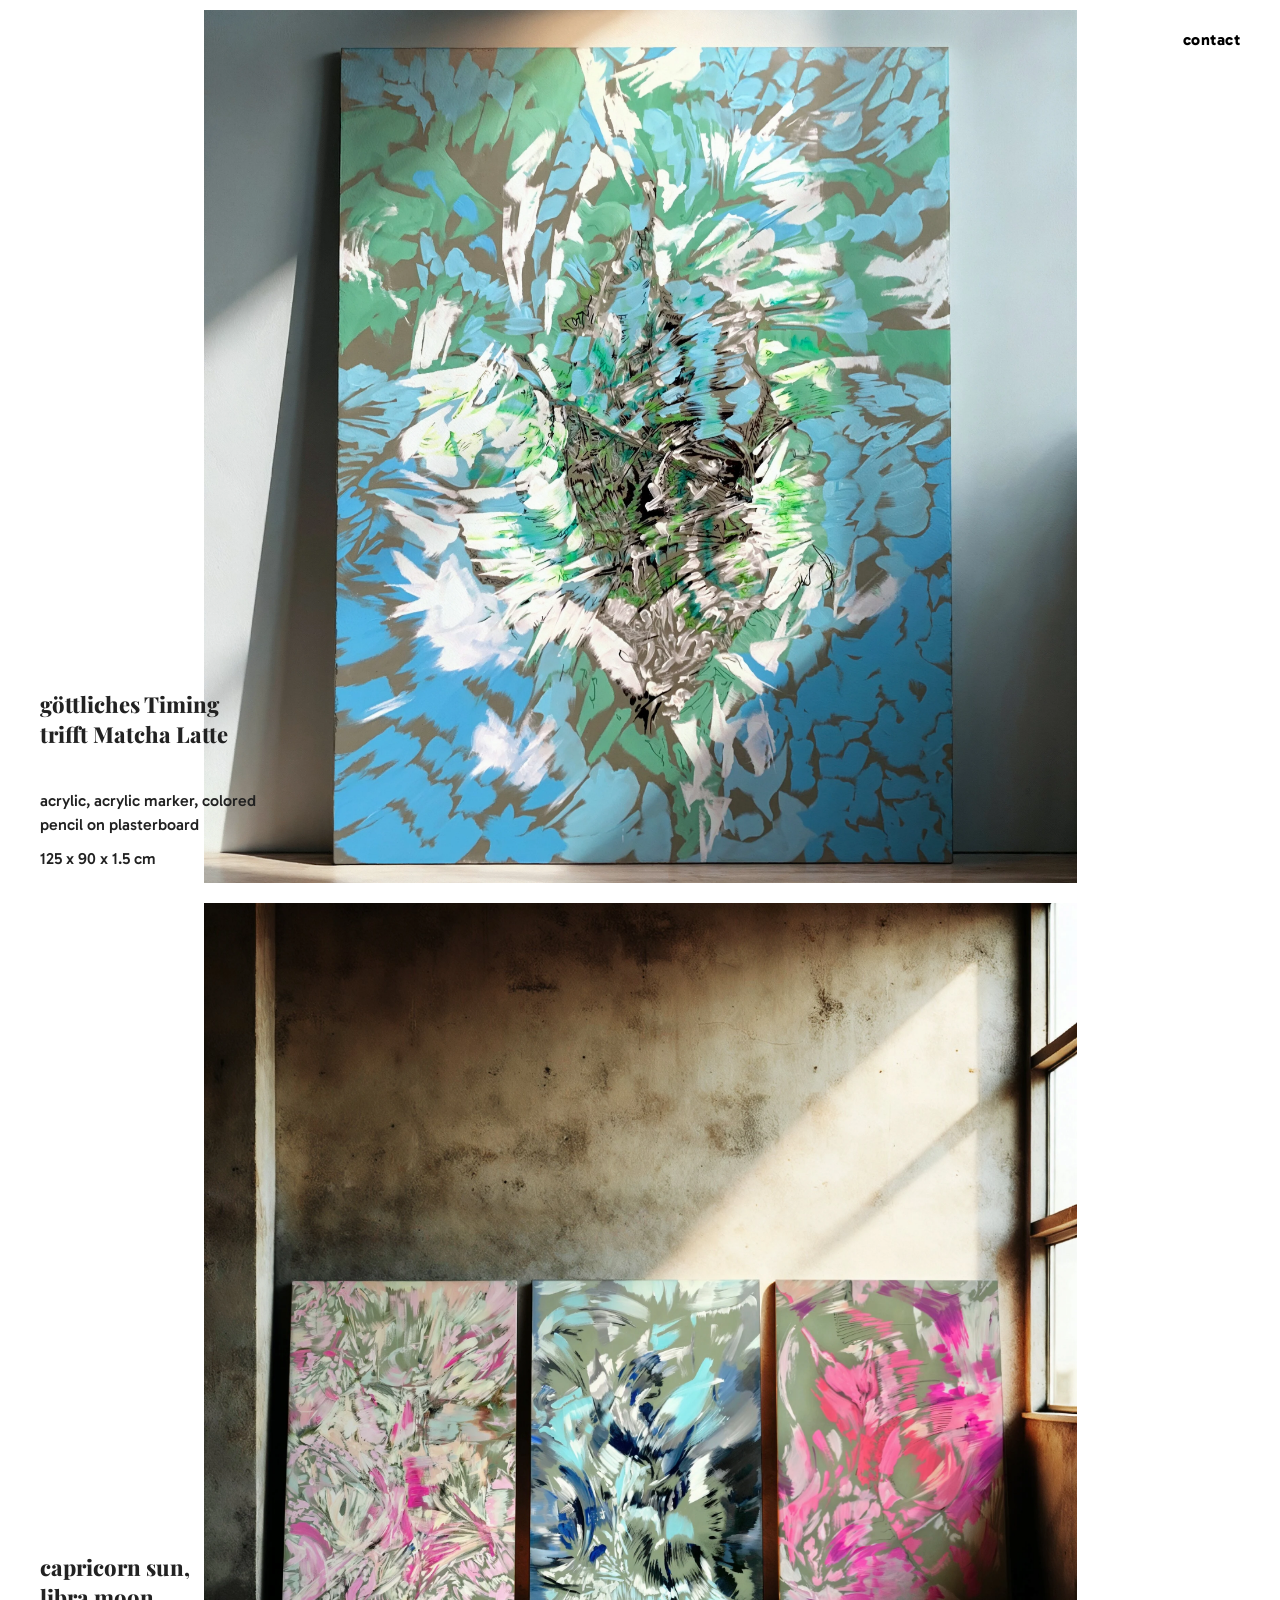
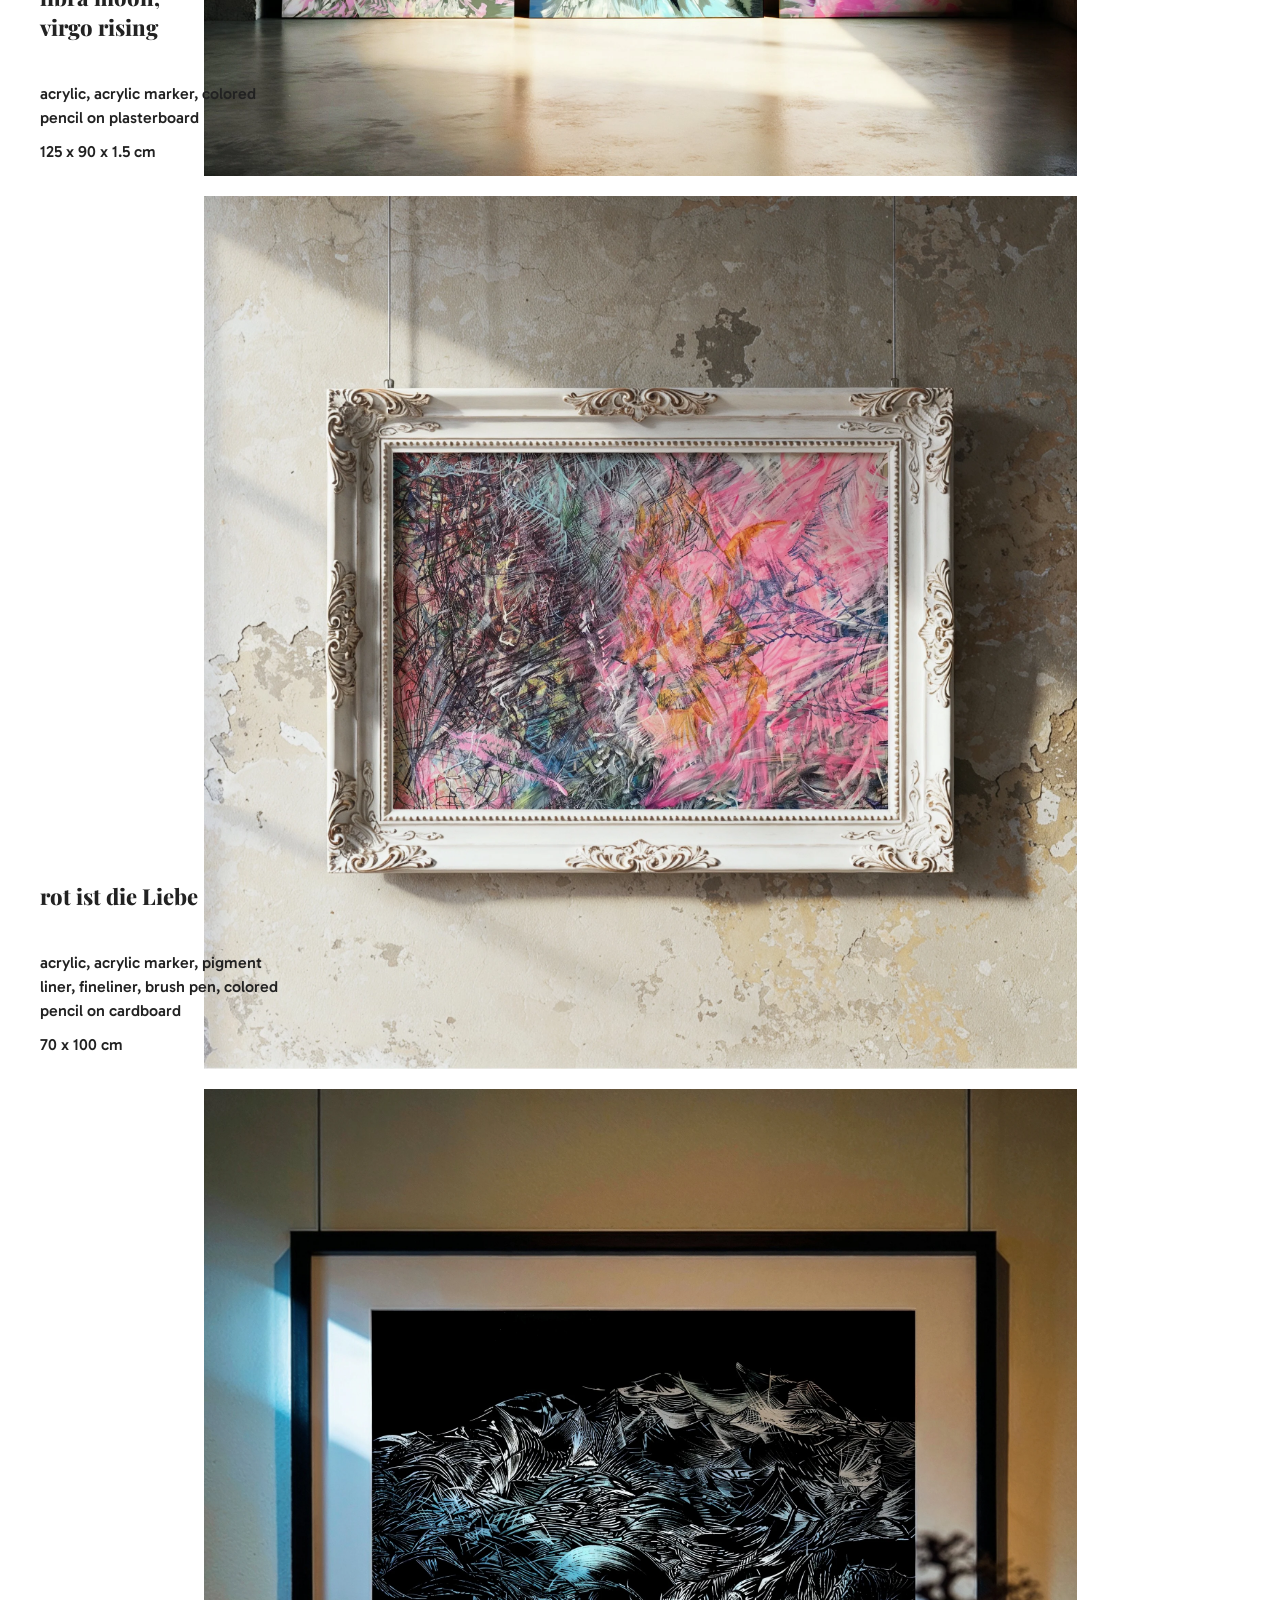
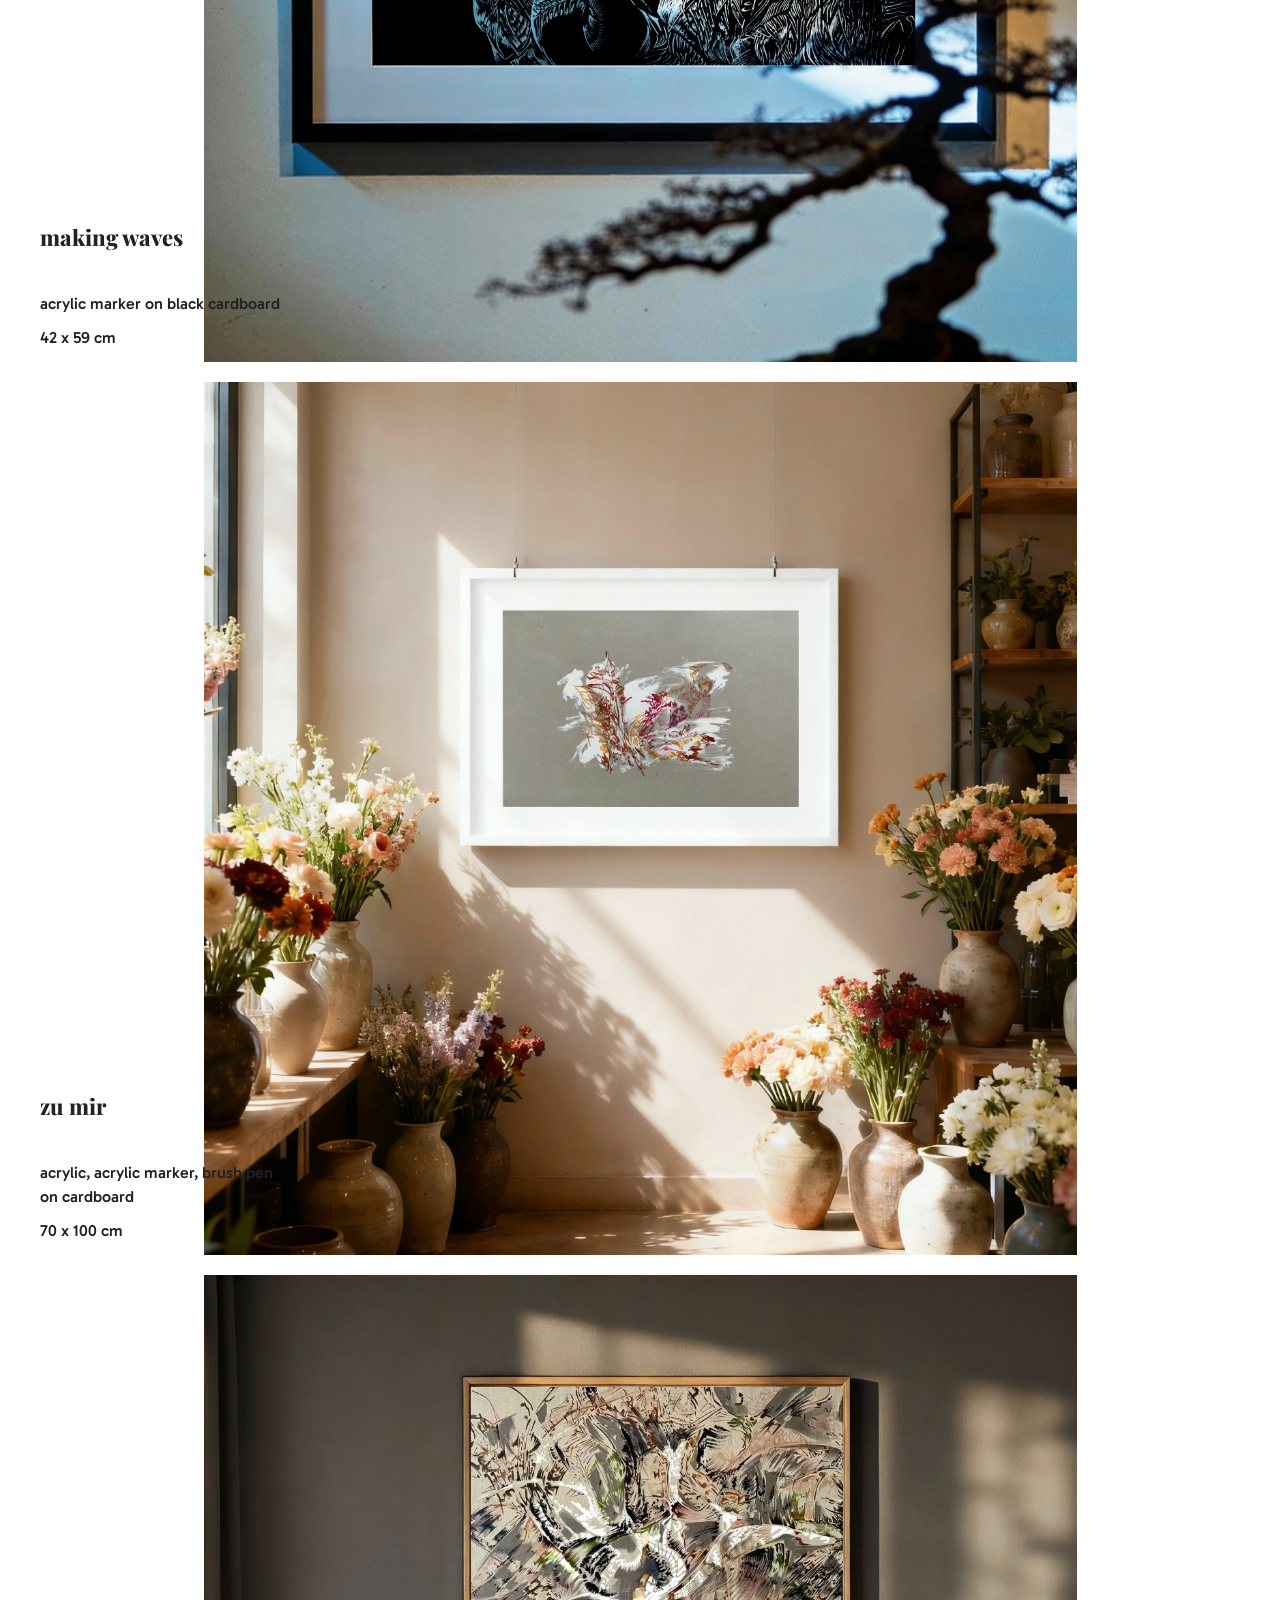
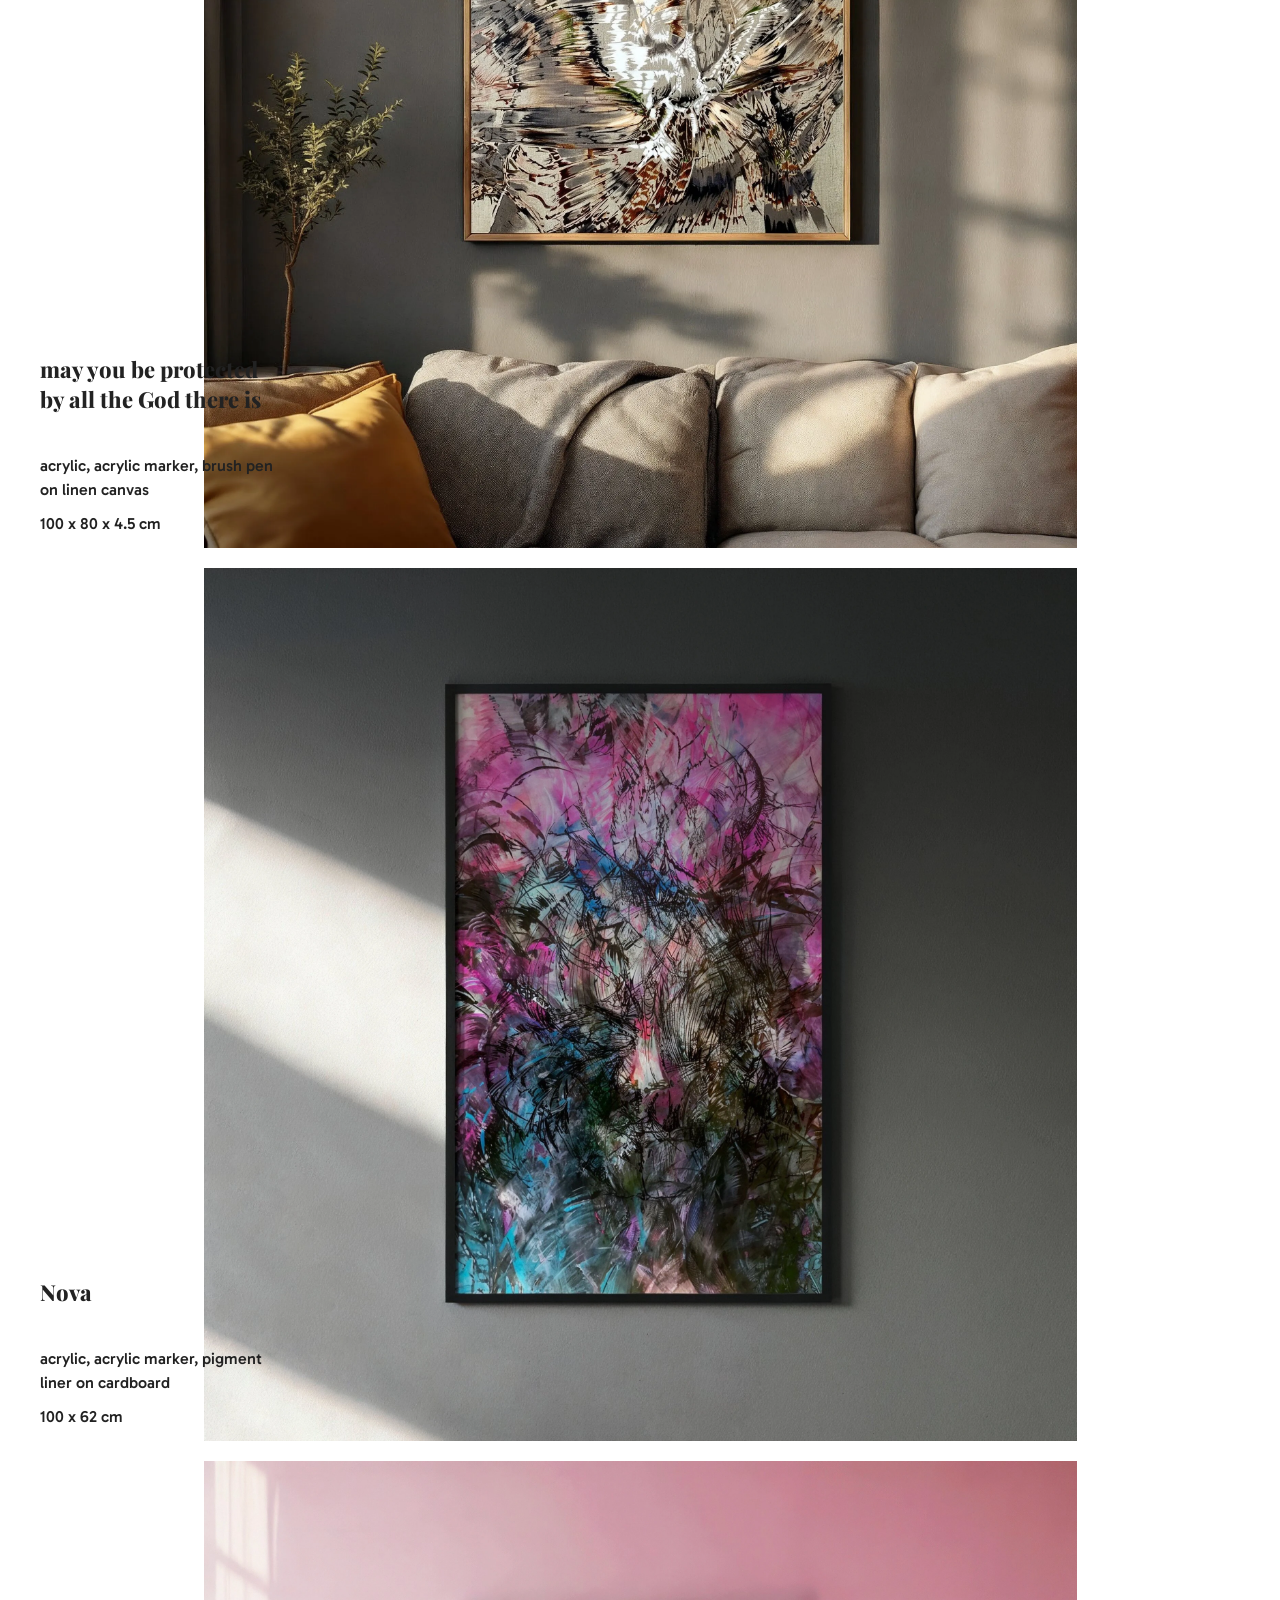
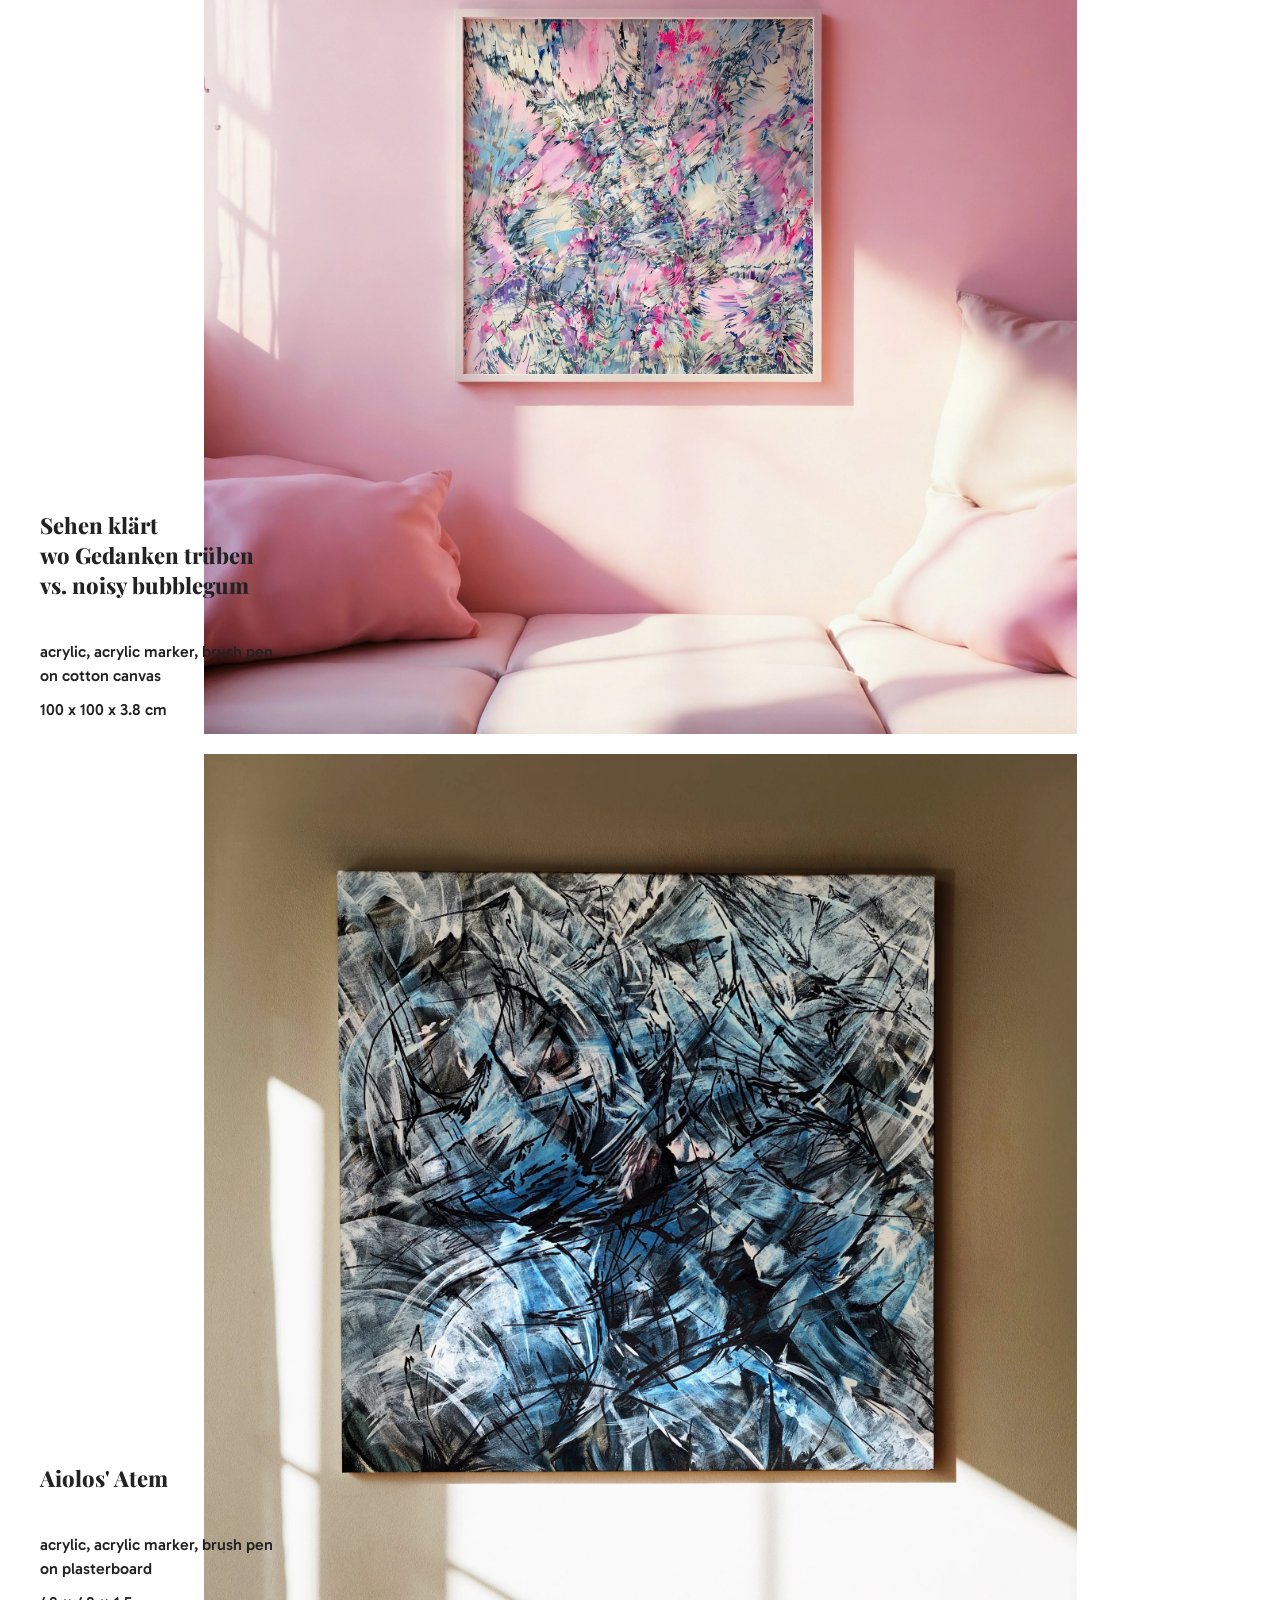
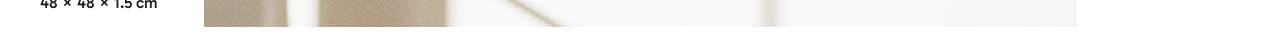
==== commit 9bd0b32a: "updated for scroll issue" ====
--- a/index.html
+++ b/index.html
@@ -25,8 +25,13 @@
 <!-- Google Fonts (since they are free) -->
 <!-- <link href="https://fonts.googleapis.com/css2?family=Playfair+Display:wght@800&family=Gabarito:wght@700&display=swap" rel="stylesheet"> -->
 <link href="https://fonts.googleapis.com/css2?family=Playfair+Display:wght@400;600;800&family=Gabarito:wght@300;400;500;700&display=swap" rel="stylesheet"><link rel="stylesheet" href="https://cdnjs.cloudflare.com/ajax/libs/animate.css/4.1.1/animate.min.css"/> 
+<!-- <script>
+    history.scrollRestoration = "manual";
+</script> -->
 <script>
-    history.scrollRestoration = "manual";
+    if ("scrollRestoration" in history) {
+        history.scrollRestoration = "manual";
+    }
 </script>
 </head>
 <body>
--- a/css/style.css
+++ b/css/style.css
@@ -1105,4 +1105,20 @@
     .mobile-material-break {
         display: inline;   /* show only on narrow phones */
     }
+}
+
+/* =========================================
+   HOMEPAGE SCROLL RESTORATION FIX
+========================================= */
+
+html {
+    scroll-behavior: auto !important;
+}
+
+.scroll-container {
+    overflow-anchor: none;
+}
+
+.scroll-item img {
+    transition: opacity 0.4s ease;
 }
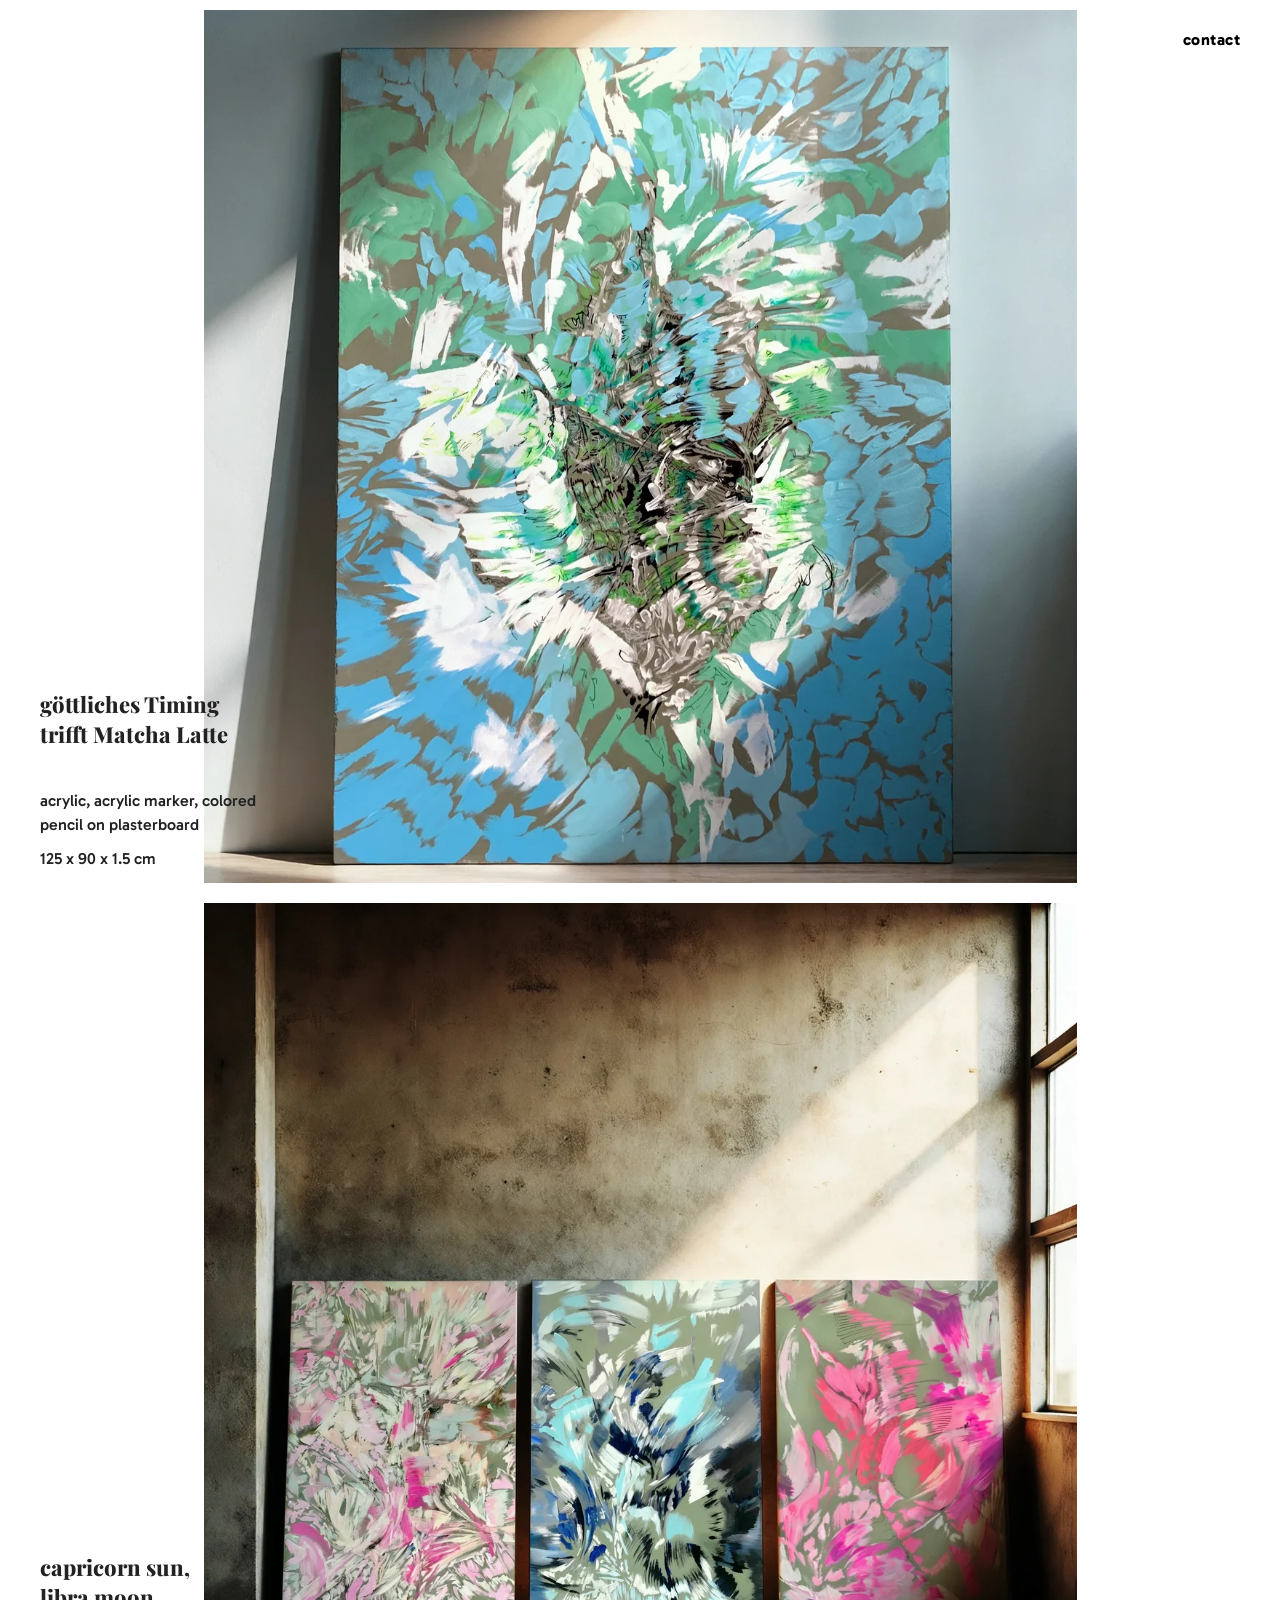
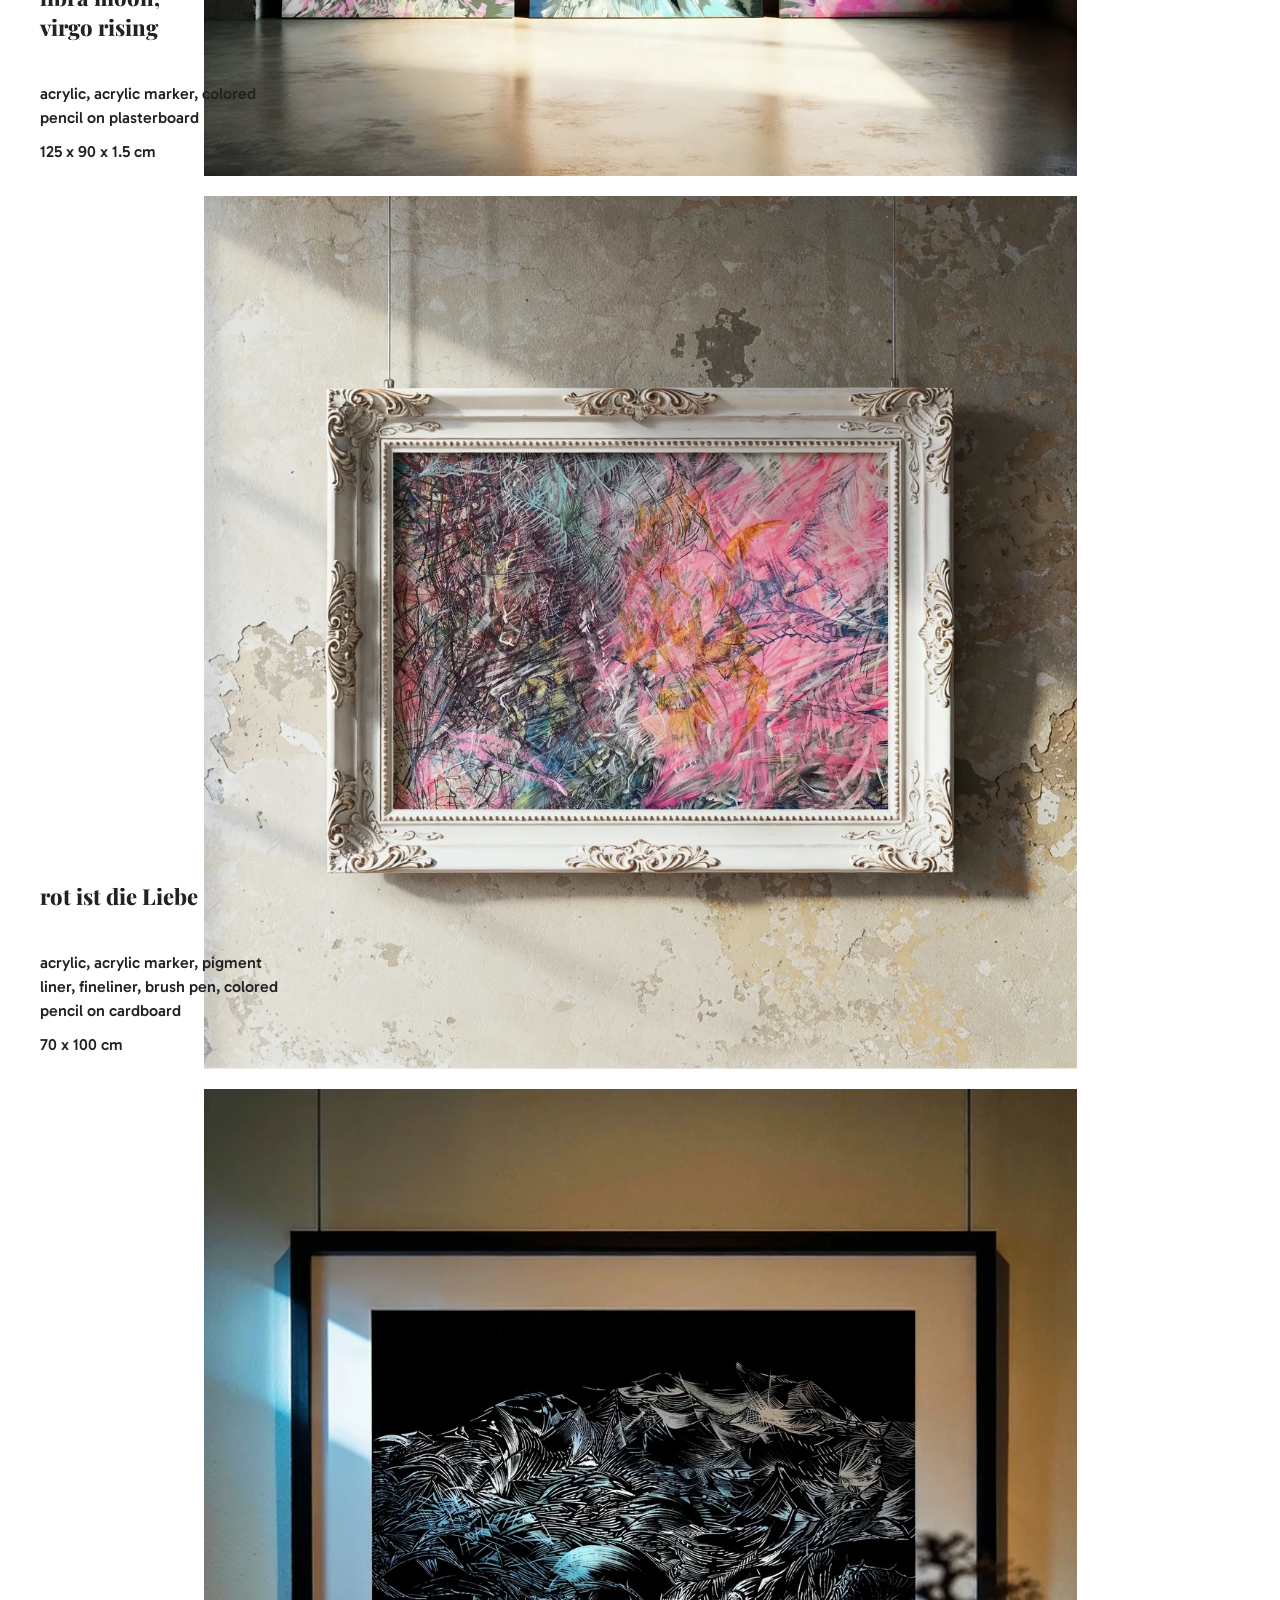
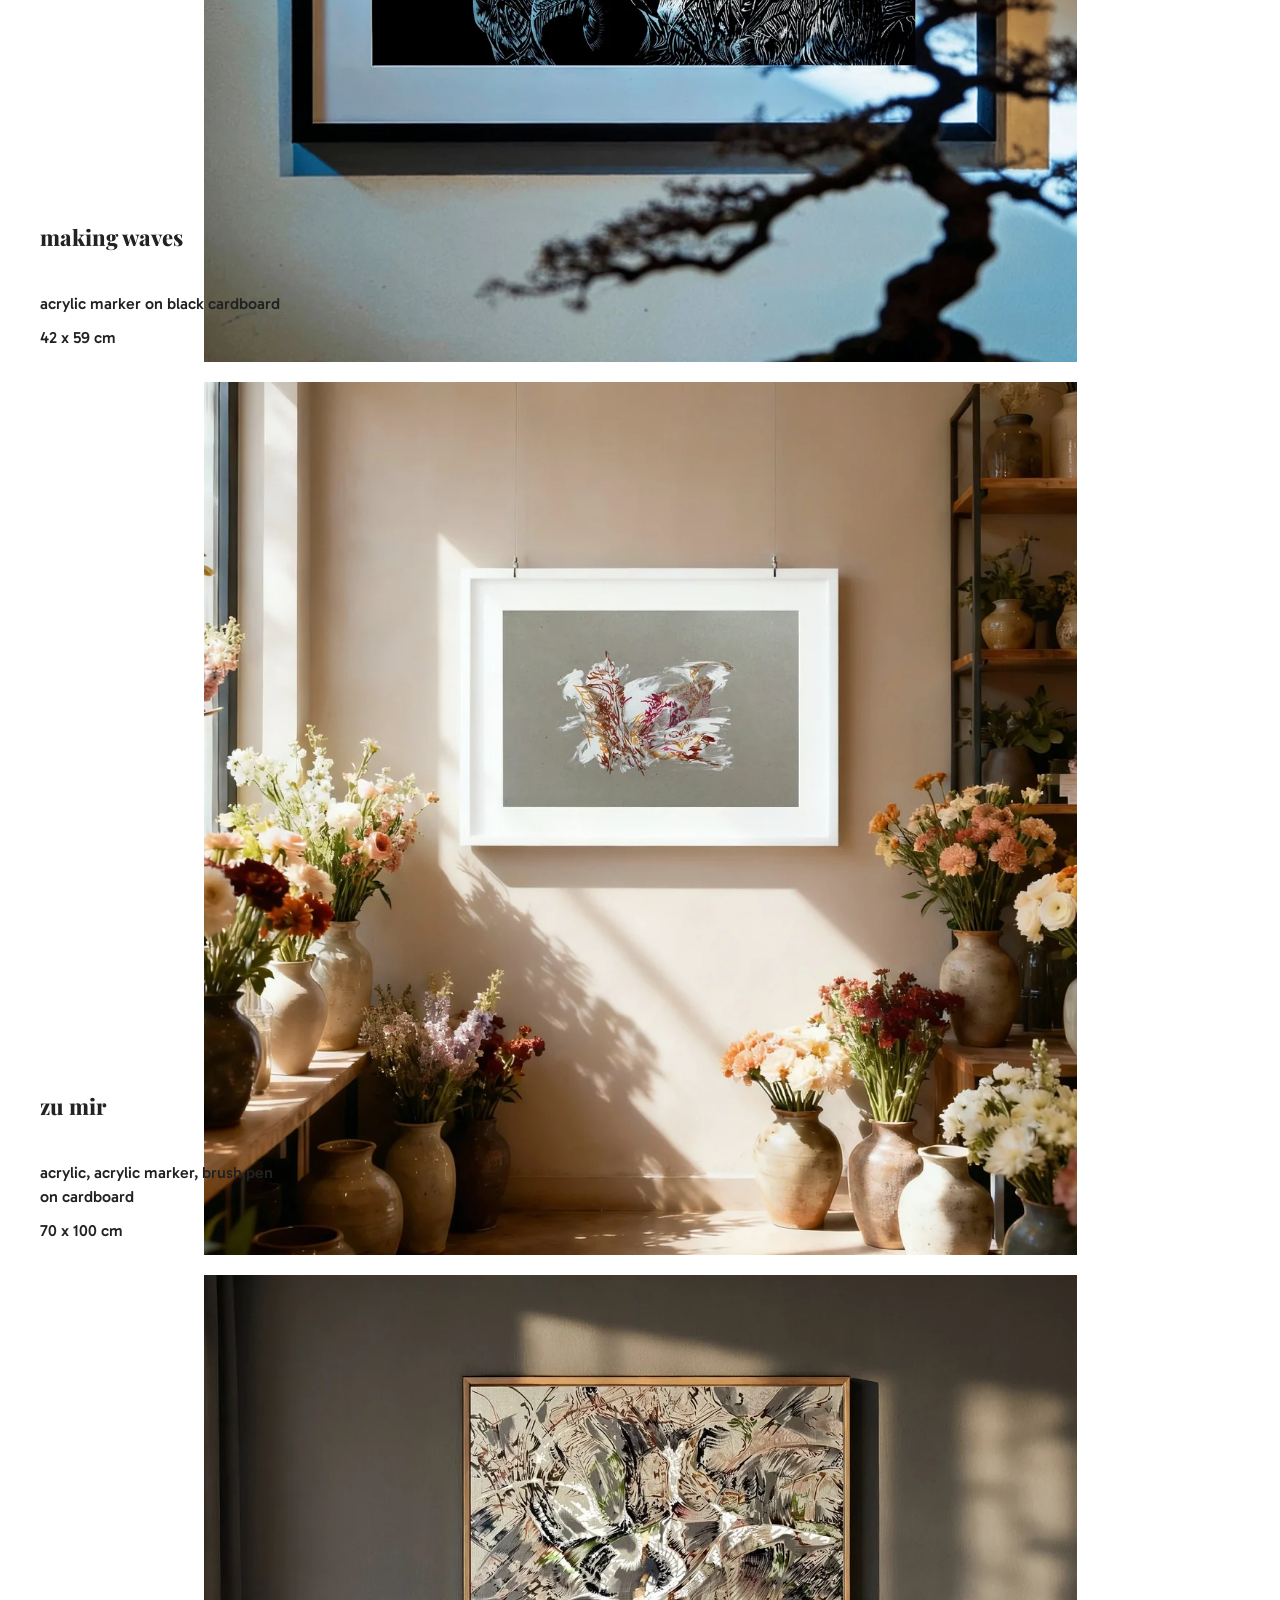
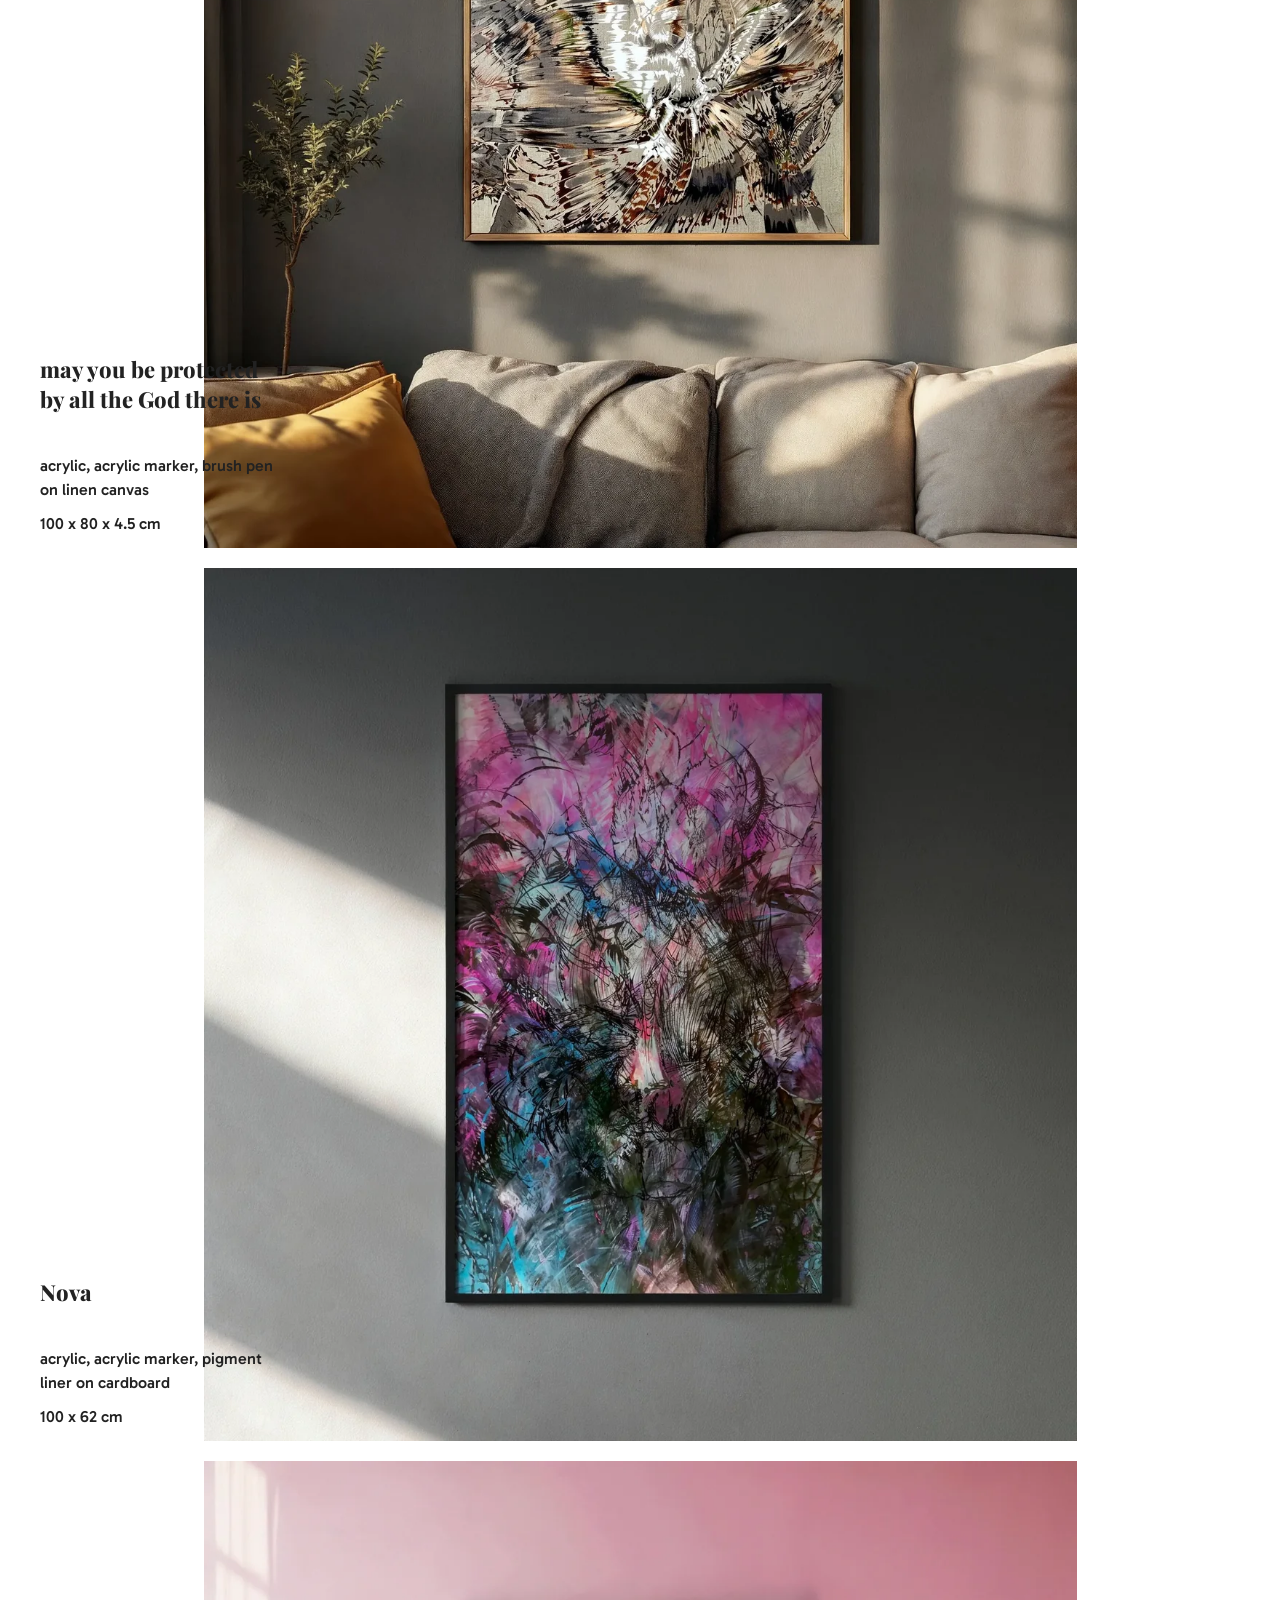
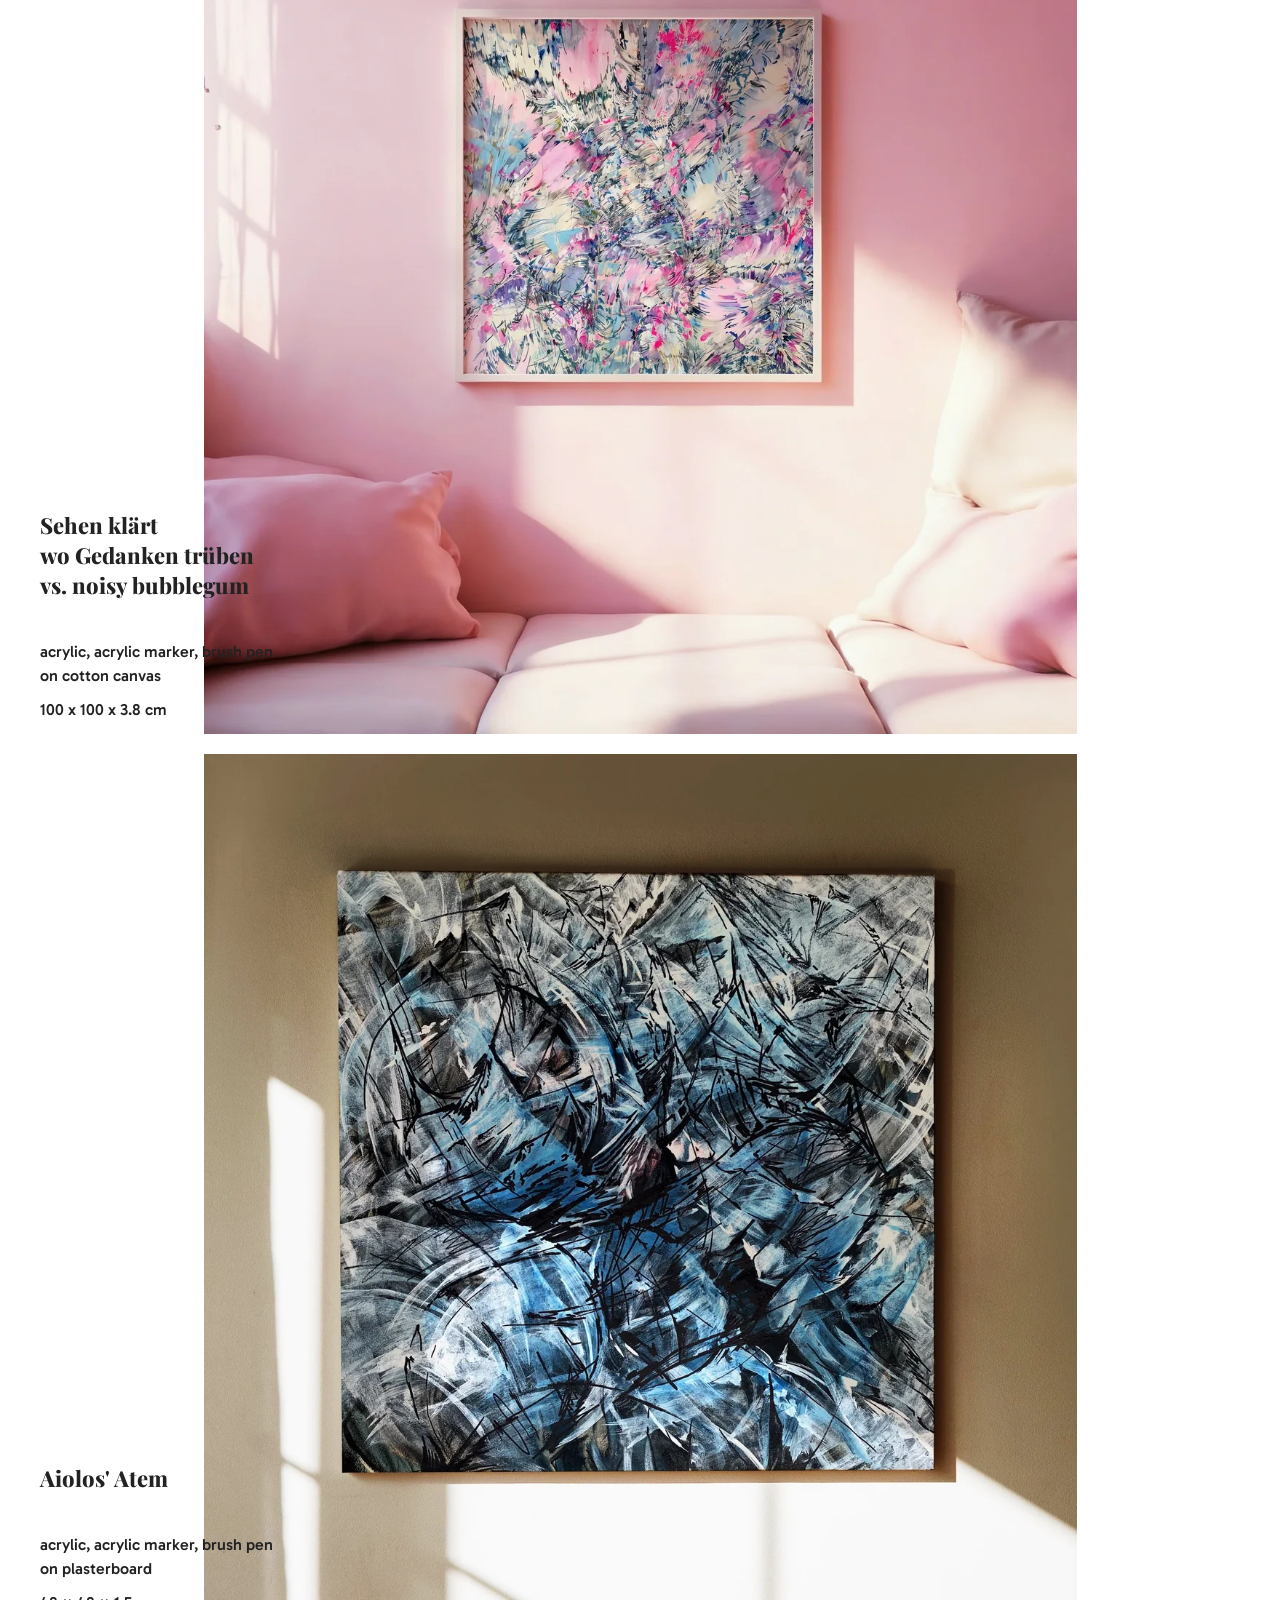
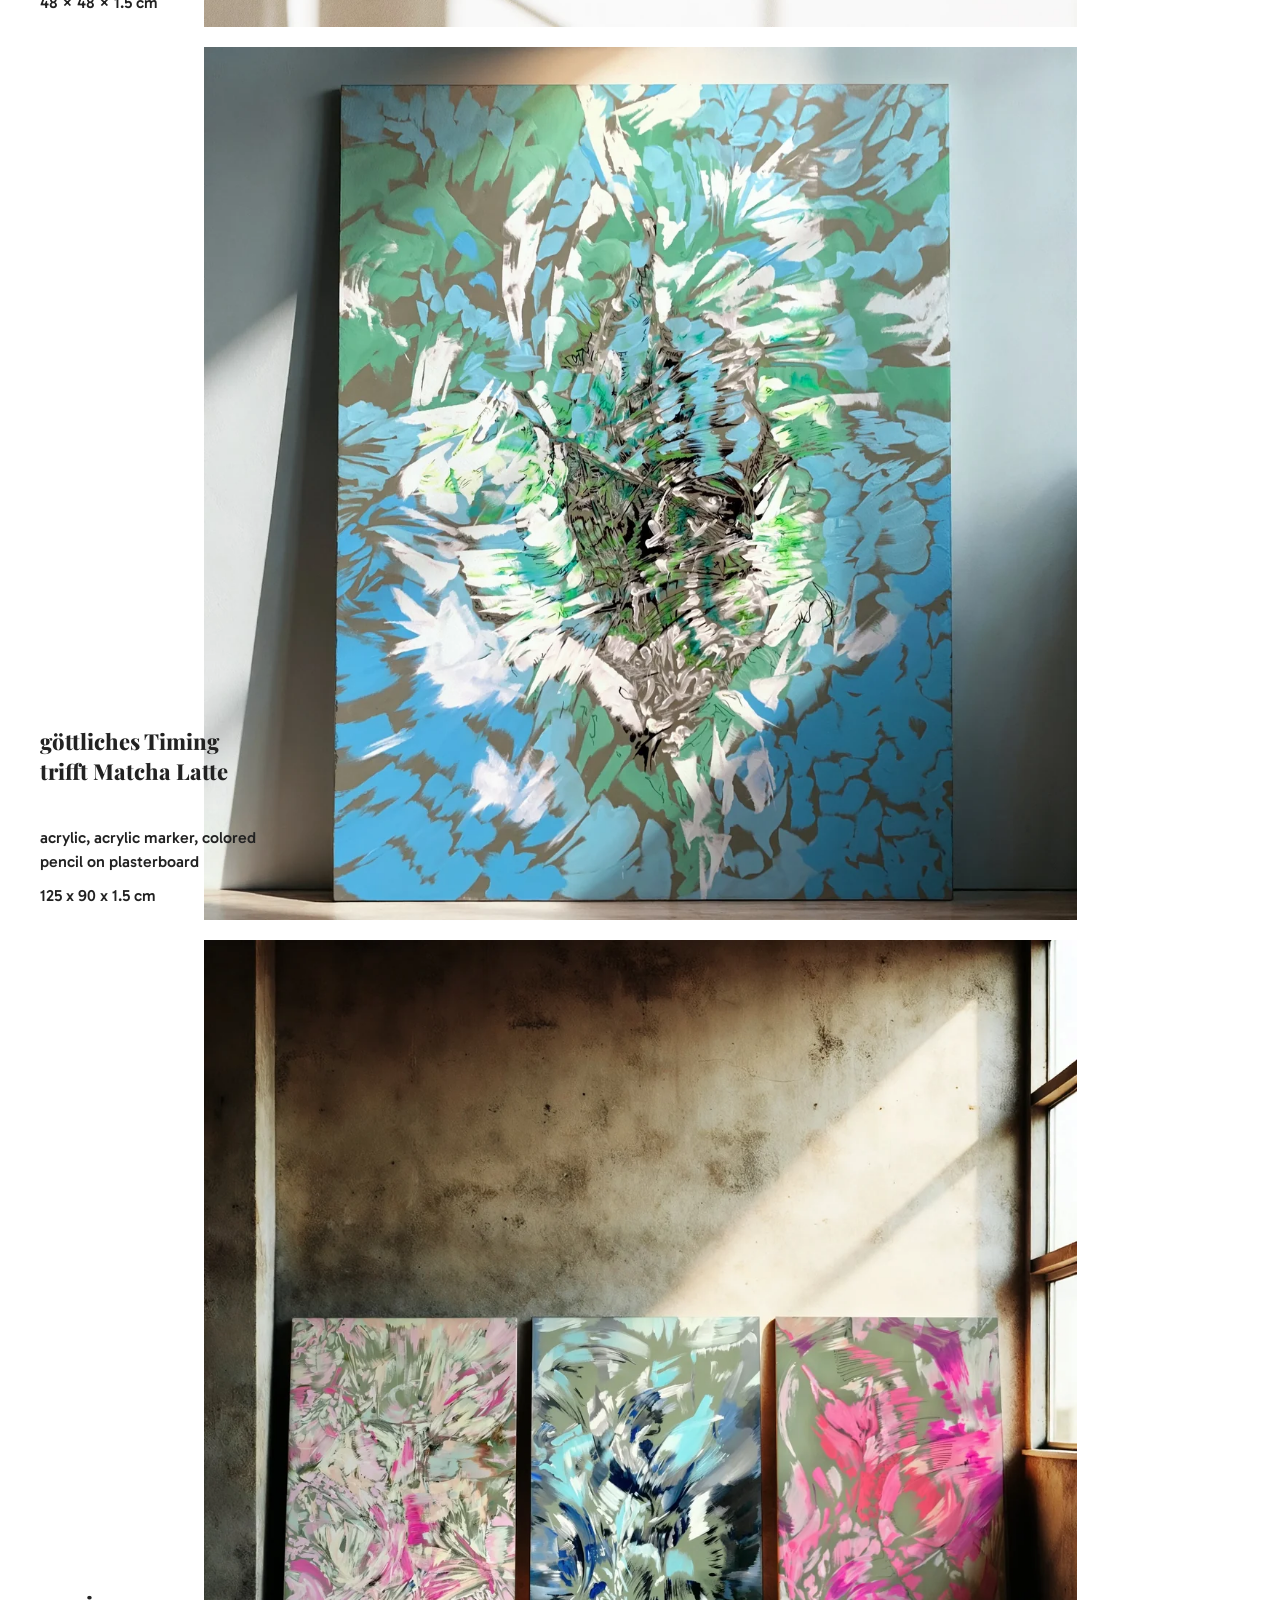
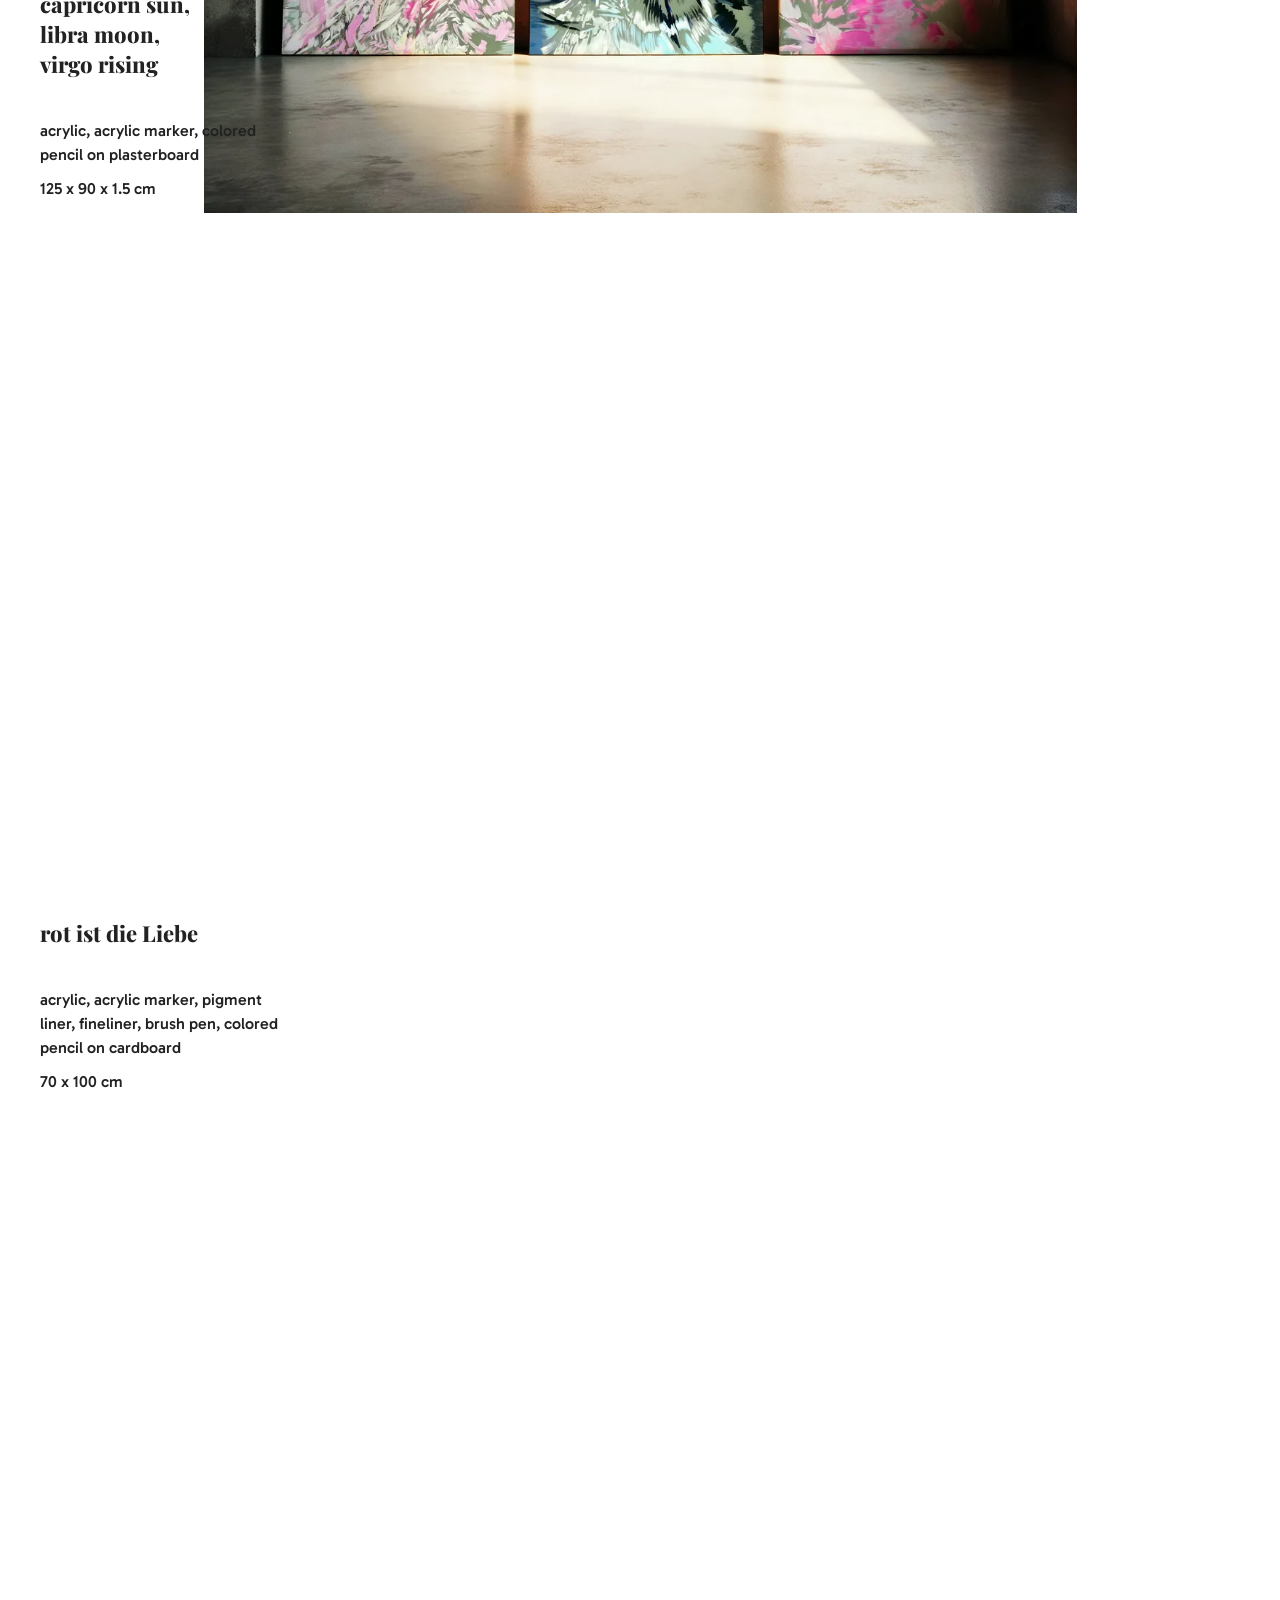
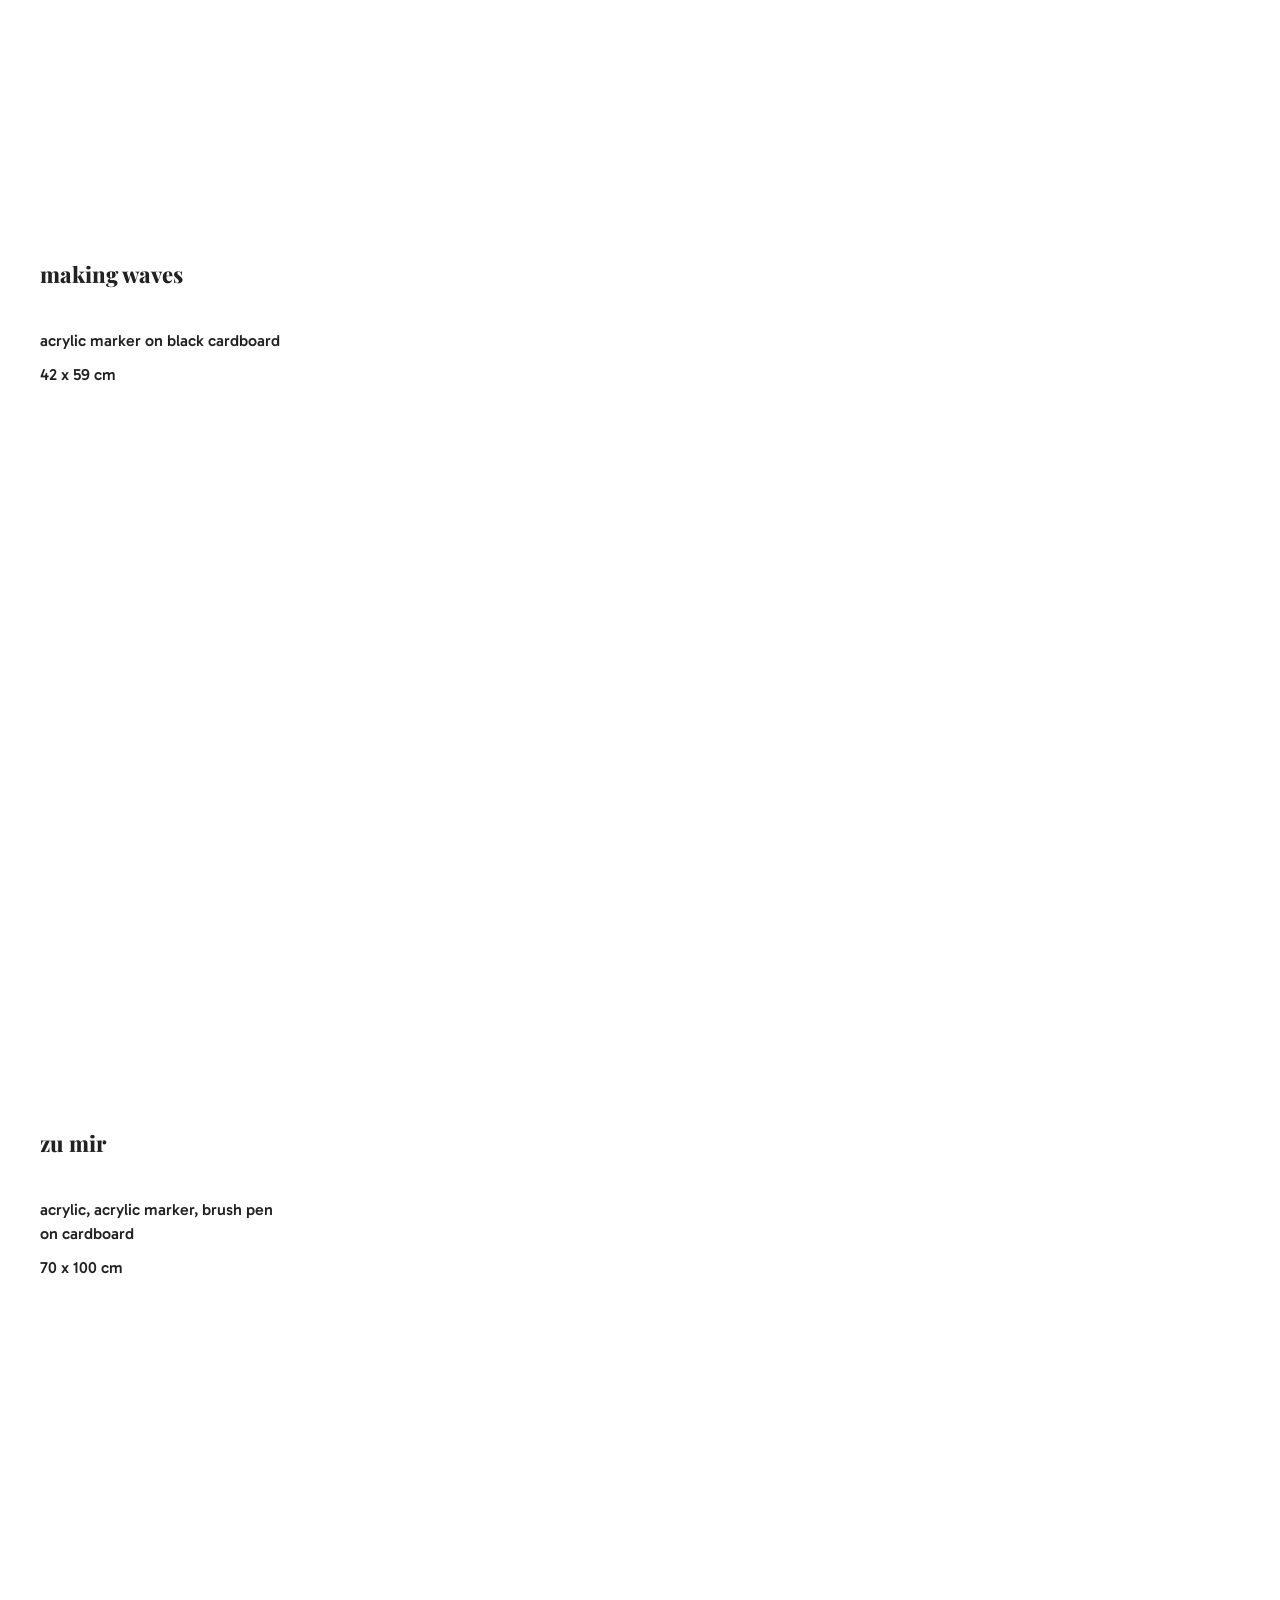
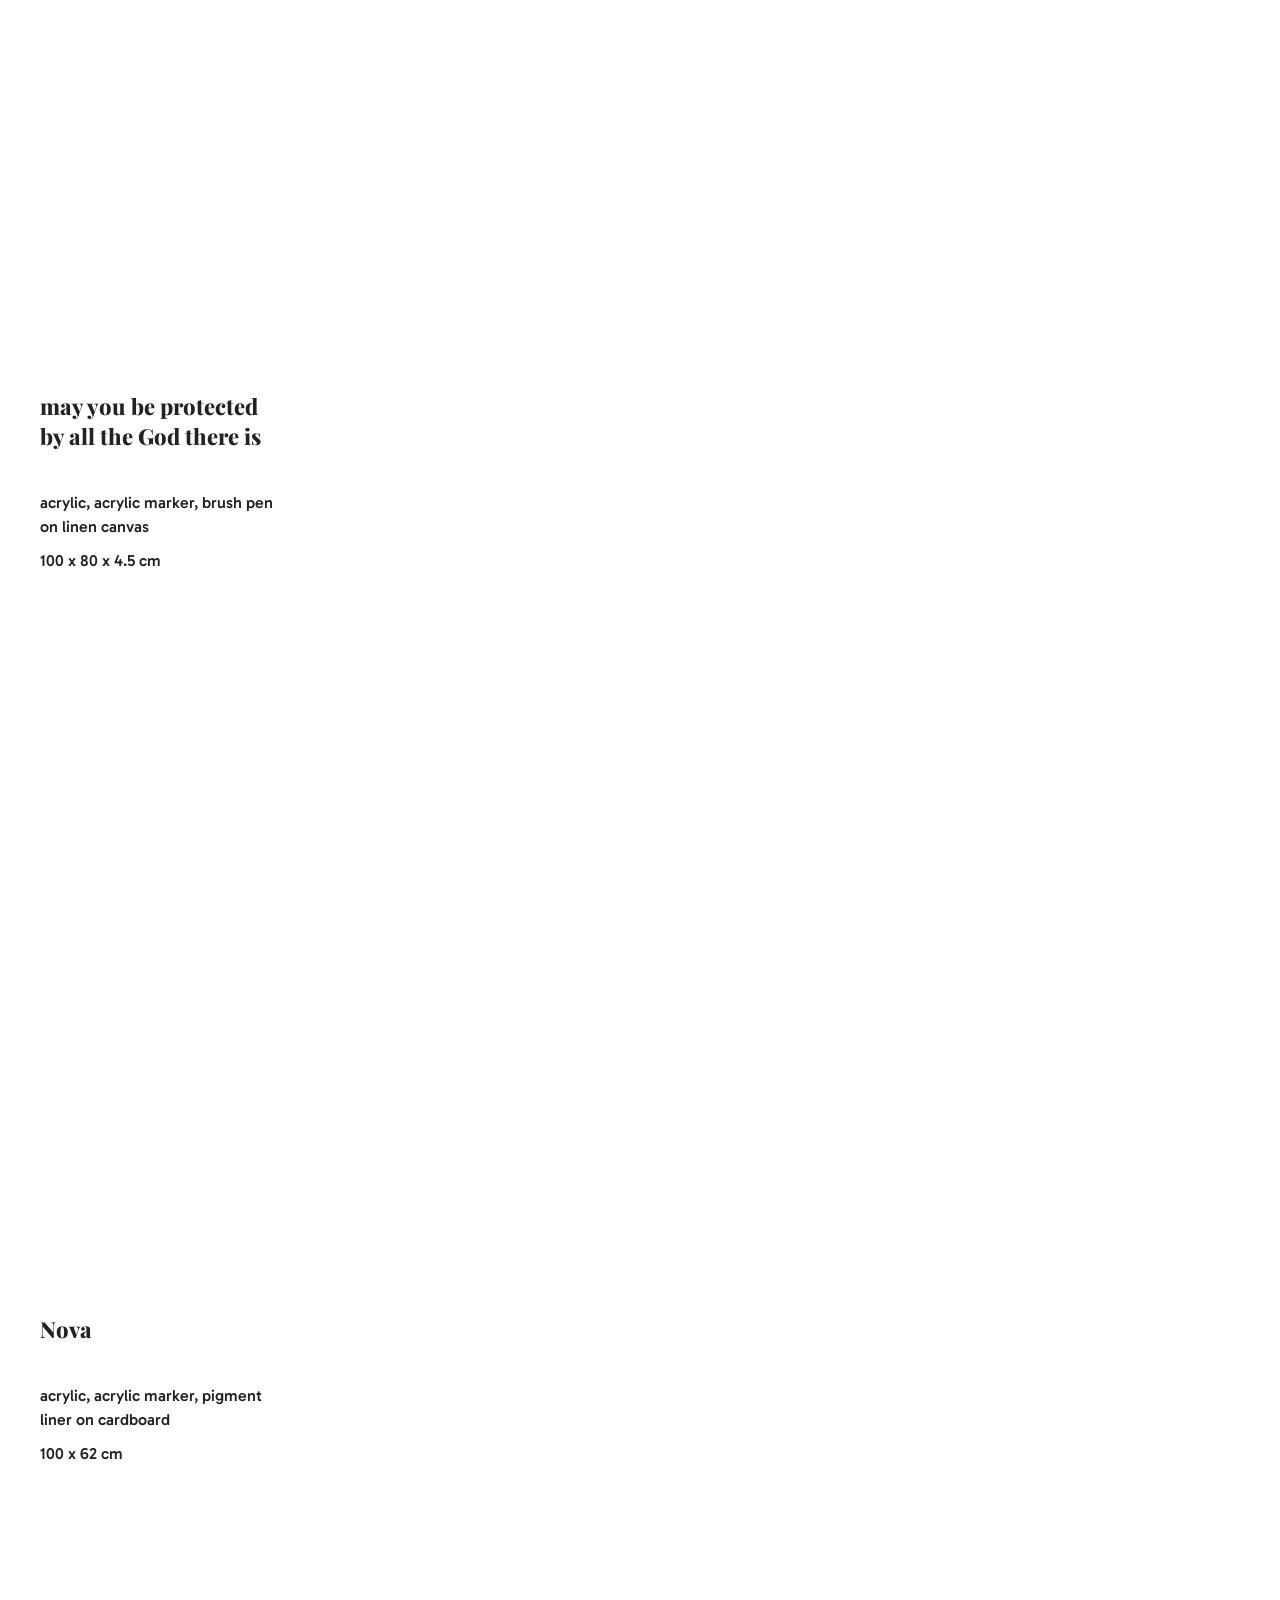
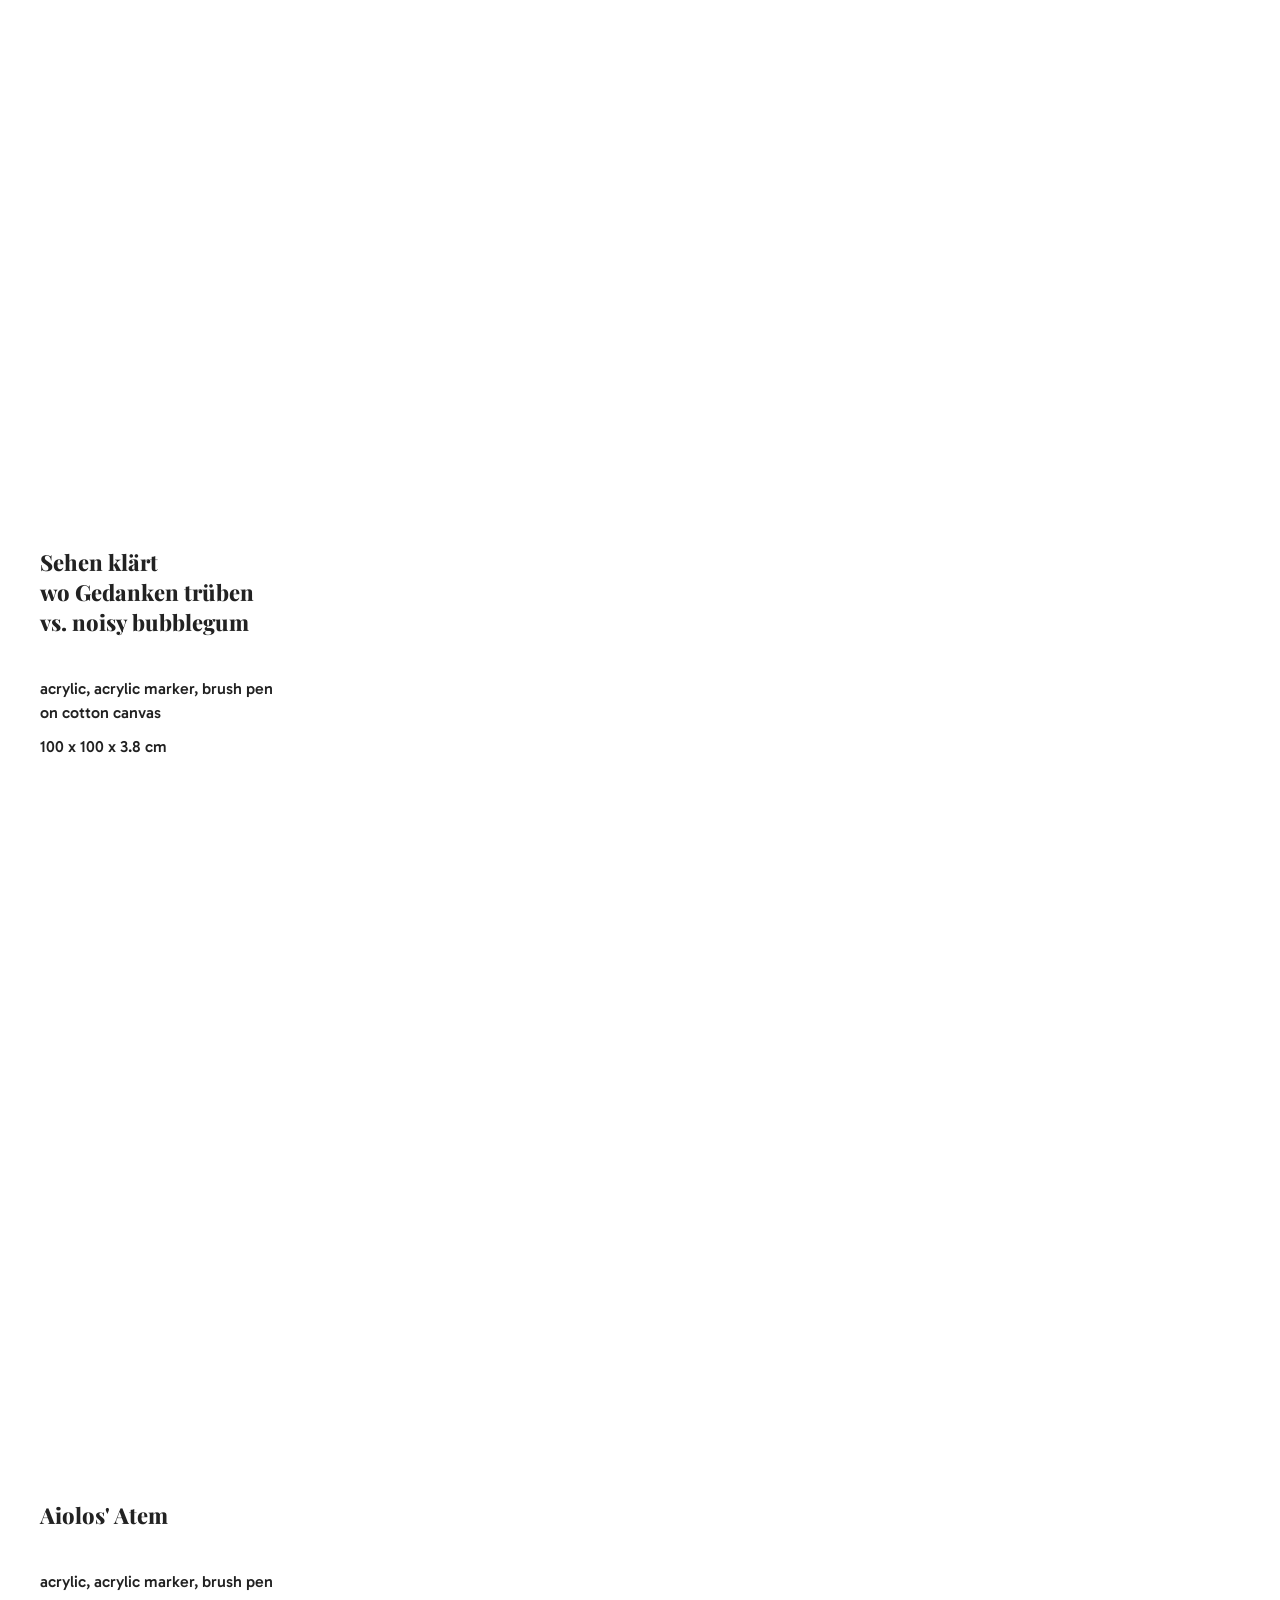
==== commit 2bed4846: "optimized image and updated contact page" ====
--- a/index.html
+++ b/index.html
@@ -21,6 +21,21 @@
 
 
 <link rel="stylesheet" href="css/style.css">
+
+<!-- =========================================
+     SCROLL RESTORE: hide page until position is restored (no flicker)
+     ========================================= -->
+<style>
+    html.restoring body { visibility: hidden; }
+    html.restoring .scroll-item img { transition: none !important; opacity: 1 !important; }
+</style>
+<script>
+    try {
+        if (Number(sessionStorage.getItem("homepage_saved_y")) > 0) {
+            document.documentElement.classList.add("restoring");
+        }
+    } catch (e) {}
+</script>
 
 <!-- Google Fonts (since they are free) -->
 <!-- <link href="https://fonts.googleapis.com/css2?family=Playfair+Display:wght@800&family=Gabarito:wght@700&display=swap" rel="stylesheet"> -->
@@ -107,7 +122,14 @@
            <p>acrylic, acrylic marker, colored pencil <br class="mobile-material-break">on plasterboard</p>
             <p>125 x 90 x 1.5 cm</p>
         </div>
-        <img src="assets/images/homepage/1-gottliches-Timing-trifft-Matcha-Latte.webp" alt="Artwork 7" loading="lazy">    
+        <img src="assets/images/homepage/optimized/1-gottliches-Timing-trifft-Matcha-Latte-1200.webp"
+         srcset="assets/images/homepage/optimized/1-gottliches-Timing-trifft-Matcha-Latte-800.webp 800w,
+                 assets/images/homepage/optimized/1-gottliches-Timing-trifft-Matcha-Latte-1200.webp 1200w,
+                 assets/images/homepage/optimized/1-gottliches-Timing-trifft-Matcha-Latte-1600.webp 1600w,
+                 assets/images/homepage/optimized/1-gottliches-Timing-trifft-Matcha-Latte-2000.webp 2000w"
+         sizes="(max-width: 1100px) 100vw, calc(97vh * 1.0000)"
+         width="3000" height="3000"
+         alt="göttliches Timing trifft Matcha Latte" loading="eager" fetchpriority="high" decoding="async">
     </a>
 
     <!-- Artwork 8: capricorn sun, libra moon, virgo rising (FIXED) -->
@@ -118,7 +140,14 @@
            <p>acrylic, acrylic marker, colored pencil <br class="mobile-material-break">on plasterboard</p>
             <p>125 x 90 x 1.5 cm</p>
         </div>
-        <img src="assets/images/homepage/2-capricorn-sun-libra-moon-virgo-rising.webp" alt="Artwork 8" loading="lazy">    
+        <img src="assets/images/homepage/optimized/2-capricorn-sun-libra-moon-virgo-rising-1200.webp"
+         srcset="assets/images/homepage/optimized/2-capricorn-sun-libra-moon-virgo-rising-800.webp 800w,
+                 assets/images/homepage/optimized/2-capricorn-sun-libra-moon-virgo-rising-1200.webp 1200w,
+                 assets/images/homepage/optimized/2-capricorn-sun-libra-moon-virgo-rising-1600.webp 1600w,
+                 assets/images/homepage/optimized/2-capricorn-sun-libra-moon-virgo-rising-2000.webp 2000w"
+         sizes="(max-width: 1100px) 100vw, calc(97vh * 1.0000)"
+         width="2560" height="2560"
+         alt="capricorn sun, libra moon, virgo rising" loading="lazy" decoding="async">
     </a>
 
     <!-- Artwork 9: rot ist die Liebe  -->
@@ -128,7 +157,14 @@
             <p>acrylic, acrylic marker, pigment liner, fineliner, brush pen, colored pencil <br class="mobile-material-break">on cardboard</p>
             <p>70 x 100 cm</p>
         </div>
-        <img src="assets/images/homepage/3-rot-ist-die-Liebe.webp" alt="Artwork 9" loading="lazy">   
+        <img src="assets/images/homepage/optimized/3-rot-ist-die-Liebe-1200.webp"
+         srcset="assets/images/homepage/optimized/3-rot-ist-die-Liebe-800.webp 800w,
+                 assets/images/homepage/optimized/3-rot-ist-die-Liebe-1200.webp 1200w,
+                 assets/images/homepage/optimized/3-rot-ist-die-Liebe-1600.webp 1600w,
+                 assets/images/homepage/optimized/3-rot-ist-die-Liebe-2000.webp 2000w"
+         sizes="(max-width: 1100px) 100vw, calc(97vh * 1.0000)"
+         width="2400" height="2400"
+         alt="rot ist die Liebe" loading="lazy" decoding="async">
     </a>
 
     <!--<a class="scroll-item">
@@ -157,10 +193,17 @@
               <p>acrylic marker  <br class="mobile-material-break">on black cardboard</p>
             <p>42  x 59 cm</p>
         </div>
-        <img src="assets/images/homepage/4-making-waves.webp" alt="Artwork 12" loading="lazy">    
-    </a>
-
-    <!-- Artwork 12: making waves -->
+        <img src="assets/images/homepage/optimized/4-making-waves-1200.webp"
+         srcset="assets/images/homepage/optimized/4-making-waves-800.webp 800w,
+                 assets/images/homepage/optimized/4-making-waves-1200.webp 1200w,
+                 assets/images/homepage/optimized/4-making-waves-1600.webp 1600w,
+                 assets/images/homepage/optimized/4-making-waves-2000.webp 2000w"
+         sizes="(max-width: 1100px) 100vw, calc(97vh * 1.0000)"
+         width="2560" height="2560"
+         alt="making waves" loading="lazy" decoding="async">
+    </a>
+
+    <!-- Artwork 12: zu mir -->
     <a class="scroll-item">
         <div class="art-info" data-art="zu-mir">
             <h2>zu mir</h2>
@@ -168,7 +211,14 @@
              <p>acrylic, acrylic marker,  brush  pen <br class="mobile-material-break">on cardboard</p>
             <p>70 x 100 cm</p>
         </div>
-        <img src="assets/images/homepage/5-zu-mir.webp" alt="Artwork 12" loading="lazy">    
+        <img src="assets/images/homepage/optimized/5-zu-mir-1200.webp"
+         srcset="assets/images/homepage/optimized/5-zu-mir-800.webp 800w,
+                 assets/images/homepage/optimized/5-zu-mir-1200.webp 1200w,
+                 assets/images/homepage/optimized/5-zu-mir-1600.webp 1600w,
+                 assets/images/homepage/optimized/5-zu-mir-2000.webp 2000w"
+         sizes="(max-width: 1100px) 100vw, calc(97vh * 1.0000)"
+         width="2560" height="2560"
+         alt="zu mir" loading="lazy" decoding="async">
     </a>
 
     <!--<a class="scroll-item">
@@ -228,10 +278,17 @@
 
             <p>100 x 80 x 4.5 cm</p>
         </div>
-        <img src="assets/images/homepage/6-may-you-be-protected-by-all-the-God-there-is.webp" alt="Artwork 18" loading="lazy">    
-    </a>
-
-    <!-- Artwork 18: may you be protected by all the God there is (FIXED) -->
+        <img src="assets/images/homepage/optimized/6-may-you-be-protected-by-all-the-God-there-is-1200.webp"
+         srcset="assets/images/homepage/optimized/6-may-you-be-protected-by-all-the-God-there-is-800.webp 800w,
+                 assets/images/homepage/optimized/6-may-you-be-protected-by-all-the-God-there-is-1200.webp 1200w,
+                 assets/images/homepage/optimized/6-may-you-be-protected-by-all-the-God-there-is-1600.webp 1600w,
+                 assets/images/homepage/optimized/6-may-you-be-protected-by-all-the-God-there-is-2000.webp 2000w"
+         sizes="(max-width: 1100px) 100vw, calc(97vh * 1.0000)"
+         width="2560" height="2560"
+         alt="may you be protected by all the God there is" loading="lazy" decoding="async">
+    </a>
+
+    <!-- Nova -->
     <a class="scroll-item">
         <div class="art-info">
             <h2>Nova</h2>
@@ -239,7 +296,14 @@
             <p>acrylic, acrylic marker, pigment liner <br class="mobile-material-break">on cardboard</p>
             <p>100 x 62 cm</p>
         </div>
-        <img src="assets/images/homepage/7-Nova.webp" alt="Artwork 18" loading="lazy">    
+        <img src="assets/images/homepage/optimized/7-Nova-1200.webp"
+         srcset="assets/images/homepage/optimized/7-Nova-800.webp 800w,
+                 assets/images/homepage/optimized/7-Nova-1200.webp 1200w,
+                 assets/images/homepage/optimized/7-Nova-1600.webp 1600w,
+                 assets/images/homepage/optimized/7-Nova-2000.webp 2000w"
+         sizes="(max-width: 1100px) 100vw, calc(97vh * 1.0000)"
+         width="2560" height="2560"
+         alt="Nova" loading="lazy" decoding="async">
     </a>
     <!-- 8. Sehen klärt wo Gedanken trüben vs. noisy bubblegum -->
 <a class="scroll-item">
@@ -256,9 +320,16 @@
         <p>acrylic, acrylic marker, brush pen <br class="mobile-material-break">on cotton canvas</p>
         <p>100 x 100 x 3.8 cm</p>
     </div>
-    <img src="assets/images/homepage/8-Sehen-klart-wo-Gedanken-truben-vs-noisy-bubblegum.webp" alt="Artwork 8" loading="lazy">
+    <img src="assets/images/homepage/optimized/8-Sehen-klart-wo-Gedanken-truben-vs-noisy-bubblegum-1200.webp"
+         srcset="assets/images/homepage/optimized/8-Sehen-klart-wo-Gedanken-truben-vs-noisy-bubblegum-800.webp 800w,
+                 assets/images/homepage/optimized/8-Sehen-klart-wo-Gedanken-truben-vs-noisy-bubblegum-1200.webp 1200w,
+                 assets/images/homepage/optimized/8-Sehen-klart-wo-Gedanken-truben-vs-noisy-bubblegum-1600.webp 1600w,
+                 assets/images/homepage/optimized/8-Sehen-klart-wo-Gedanken-truben-vs-noisy-bubblegum-2000.webp 2000w"
+         sizes="(max-width: 1100px) 100vw, calc(97vh * 1.0000)"
+         width="2560" height="2560"
+         alt="Sehen klärt wo Gedanken trüben vs. noisy bubblegum" loading="lazy" decoding="async">
 </a>
-    <!-- Artwork 18: may you be protected by all the God there is (FIXED) -->
+    <!-- Aiolos' Atem -->
     <a class="scroll-item">
         <div class="art-info">
             <h2>Aiolos' Atem</h2>
@@ -266,7 +337,14 @@
             <p>acrylic, acrylic marker, brush pen <br class="mobile-material-break">on plasterboard</p>
             <p>48 × 48 × 1.5 cm</p>
         </div>
-        <img src="assets/images/homepage/Aiolos-Atem.webp" alt="Artwork 18" loading="lazy">    
+        <img src="assets/images/homepage/optimized/Aiolos-Atem-1200.webp"
+         srcset="assets/images/homepage/optimized/Aiolos-Atem-800.webp 800w,
+                 assets/images/homepage/optimized/Aiolos-Atem-1200.webp 1200w,
+                 assets/images/homepage/optimized/Aiolos-Atem-1600.webp 1600w,
+                 assets/images/homepage/optimized/Aiolos-Atem-2000.webp 2000w"
+         sizes="(max-width: 1100px) 100vw, calc(97vh * 1.0000)"
+         width="2200" height="2200"
+         alt="Aiolos' Atem" loading="lazy" decoding="async">
     </a>
 
    
@@ -348,4 +426,4 @@
 
 
 
-<!--5. zu mir, nova, Sehen klärt wo Gedanken trüben vs. noisy bubblegum, Aiolos' Atem(.) when-thoughts-cloud-vision-and-visionclearsthoughts-upscaled & Sehen klärt wo Gedanken trüben vs. noisy bubblegum -->
+<!--5. zu mir, nova, Sehen klärt wo Gedanken trüben vs. noisy bubblegum, Aiolos' Atem(.) when-thoughts-cloud-vision-and-visionclearsthoughts-upscaled & Sehen klärt wo Gedanken trüben vs. noisy bubblegum -->
--- a/css/style.css
+++ b/css/style.css
@@ -785,7 +785,7 @@
     
     /* Remove any <br> in these paragraphs */
     .art-info[data-art="madre-ayahuasca"] p:first-of-type br,
-    .art-info[data-art="making-waves"] p:first-of-type br,
+    /* .art-info[data-art="making-waves"] p:first-of-type br, */
     .art-info[data-art="mutterwunde"] p:first-of-type br,
     .art-info[data-art="weise-instanz"] p:first-of-type br,
     .art-info[data-art="lesson-softening"] p:first-of-type br,
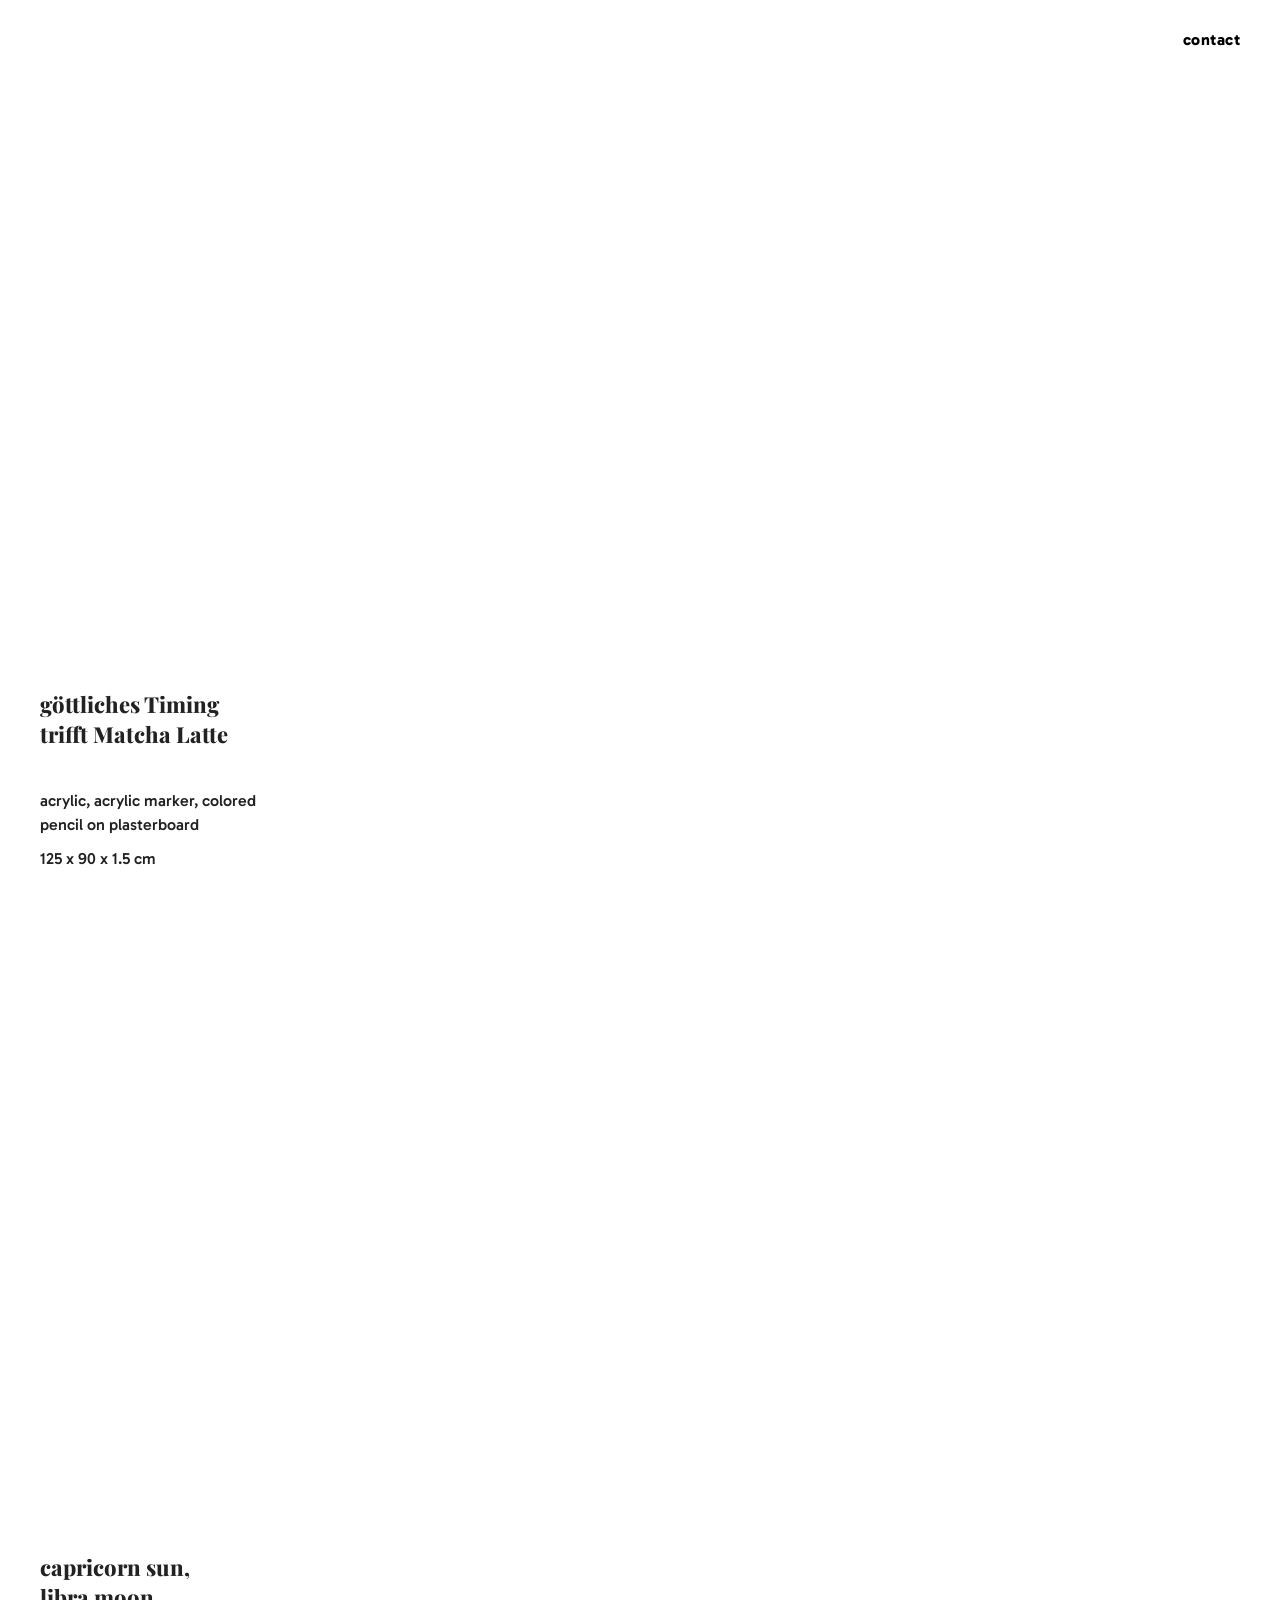
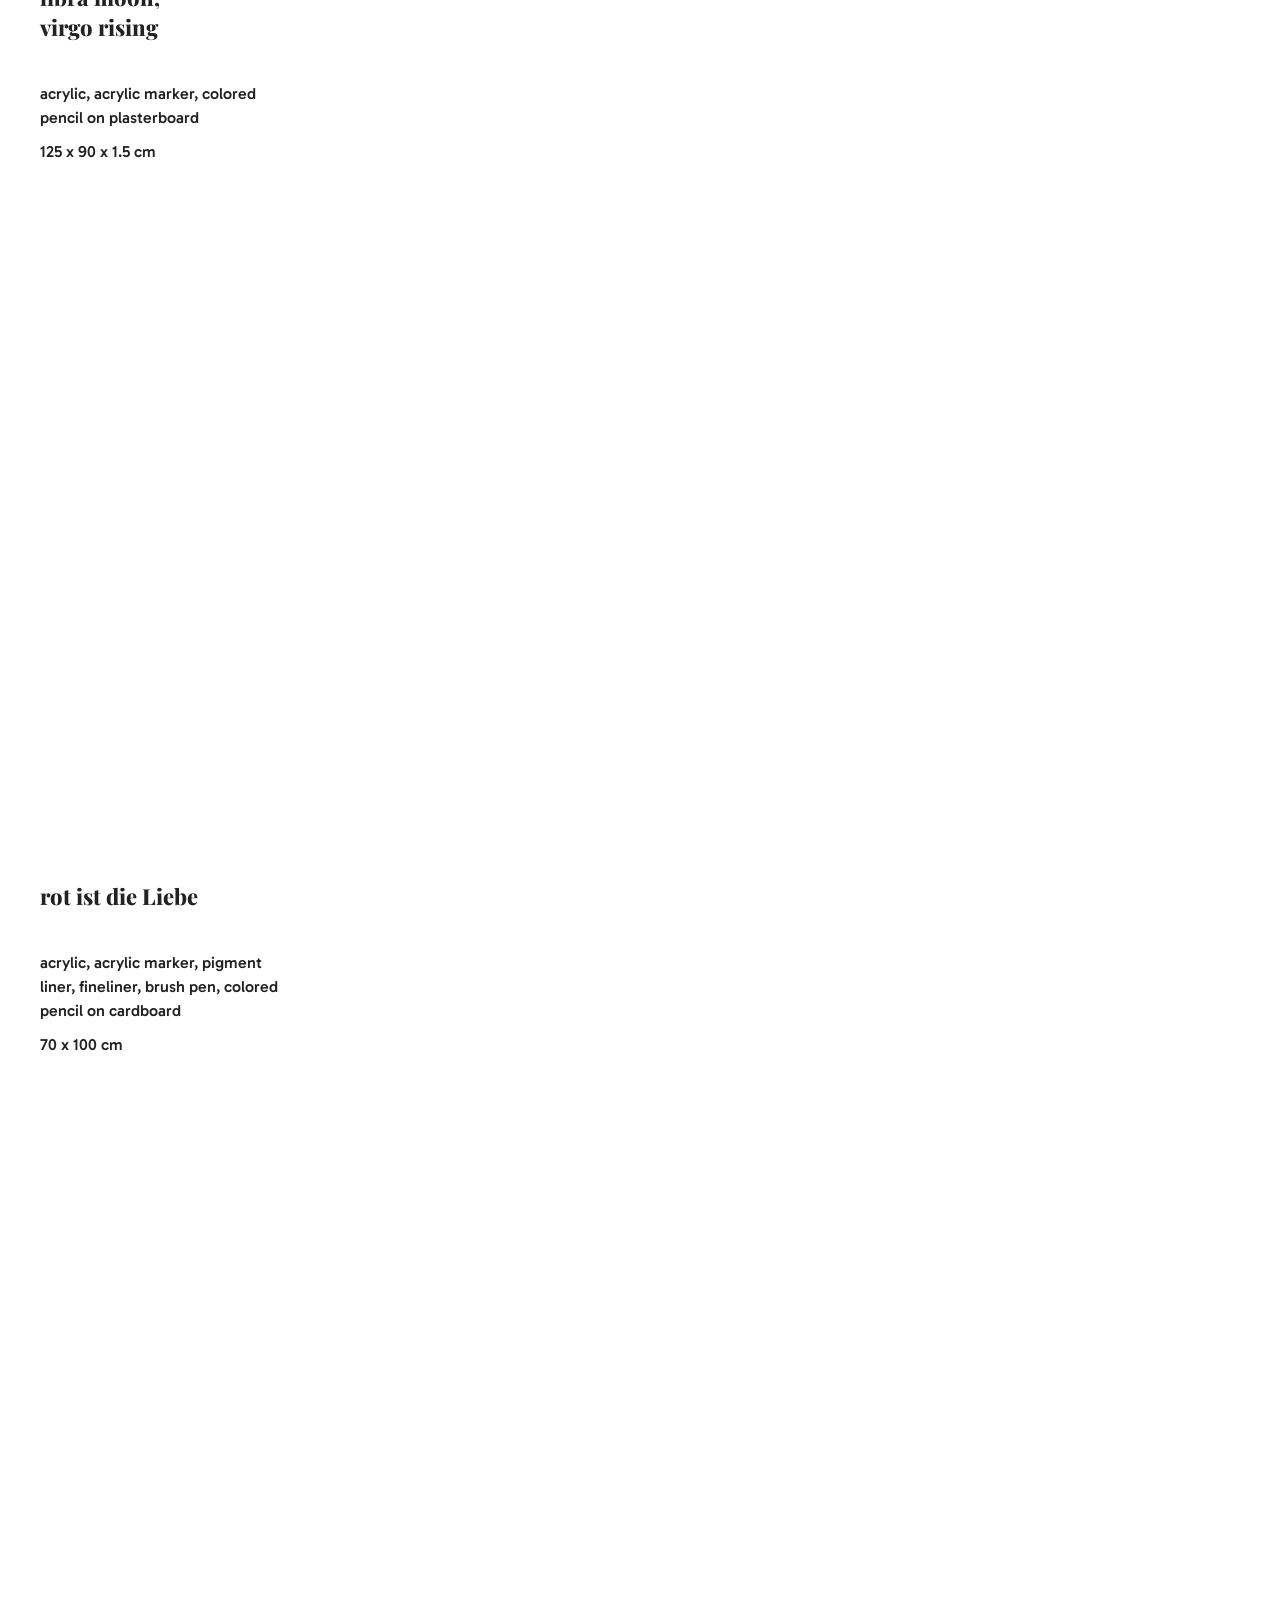
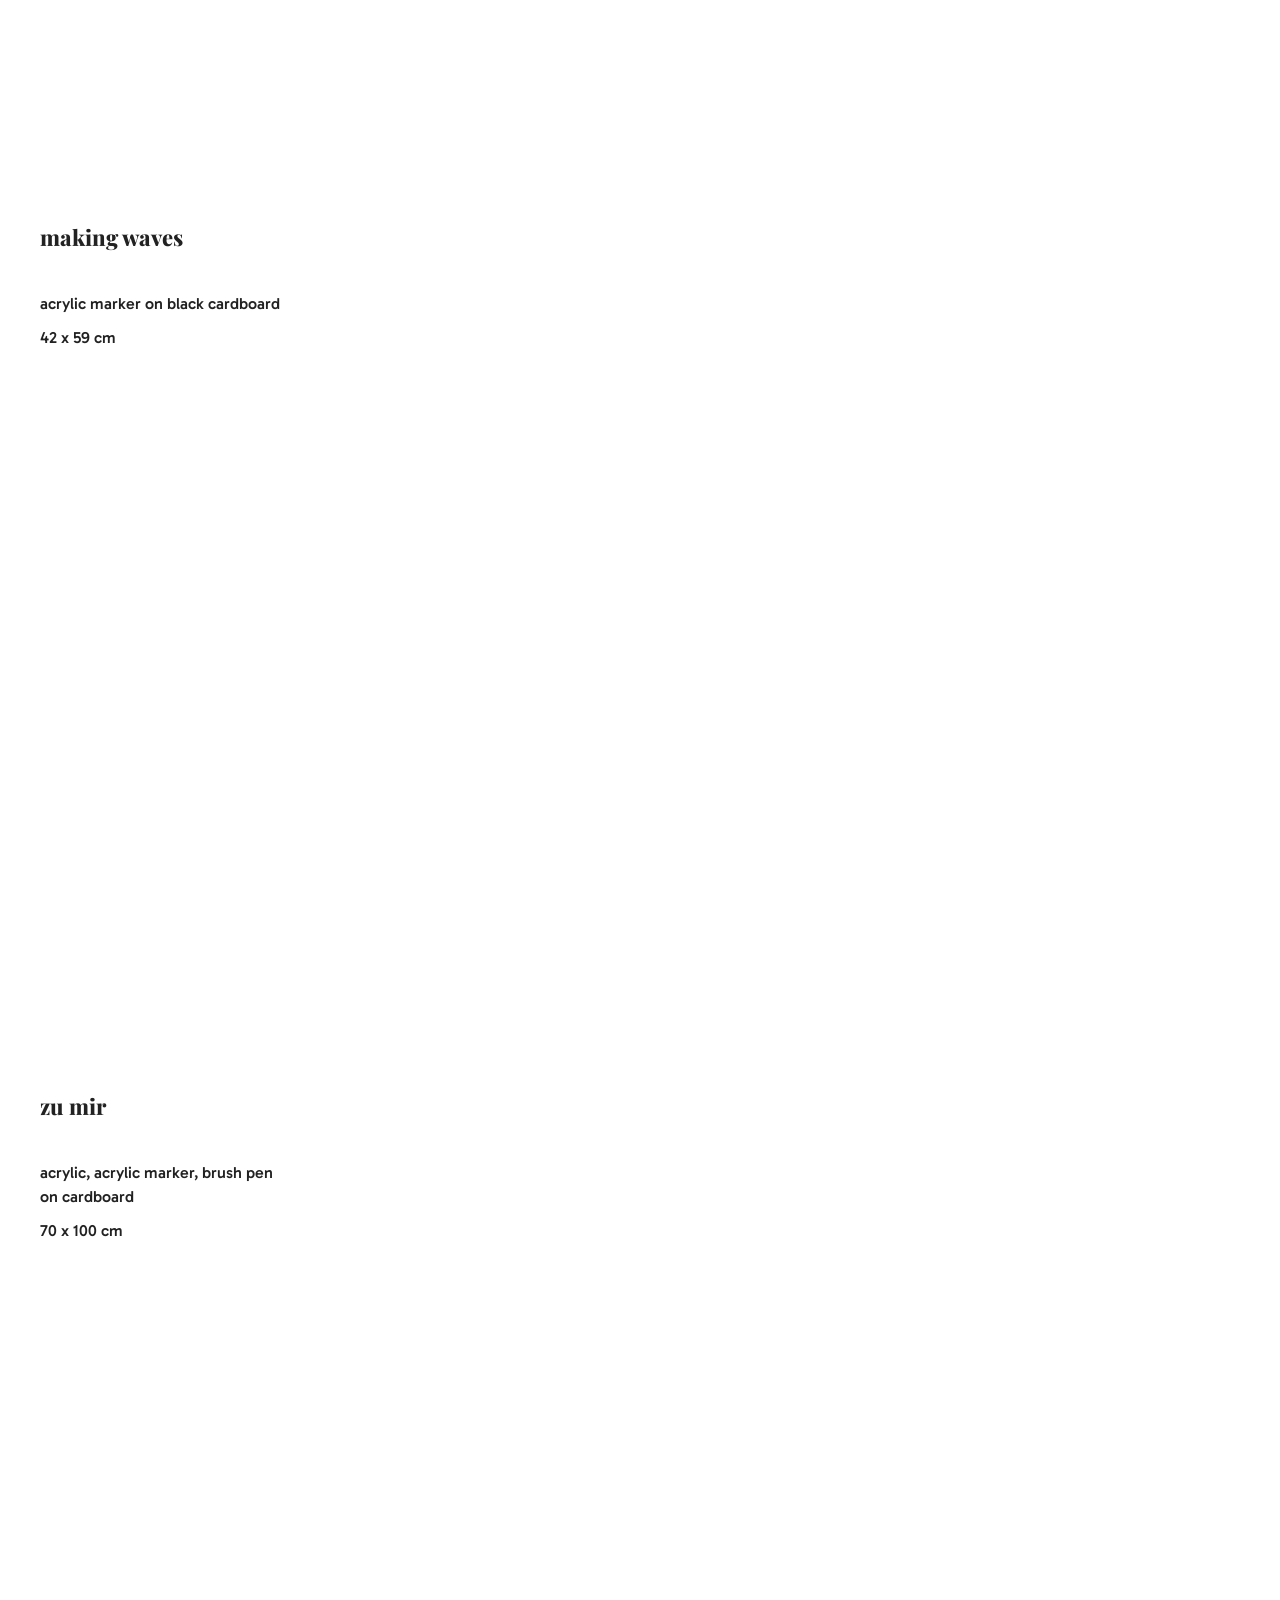
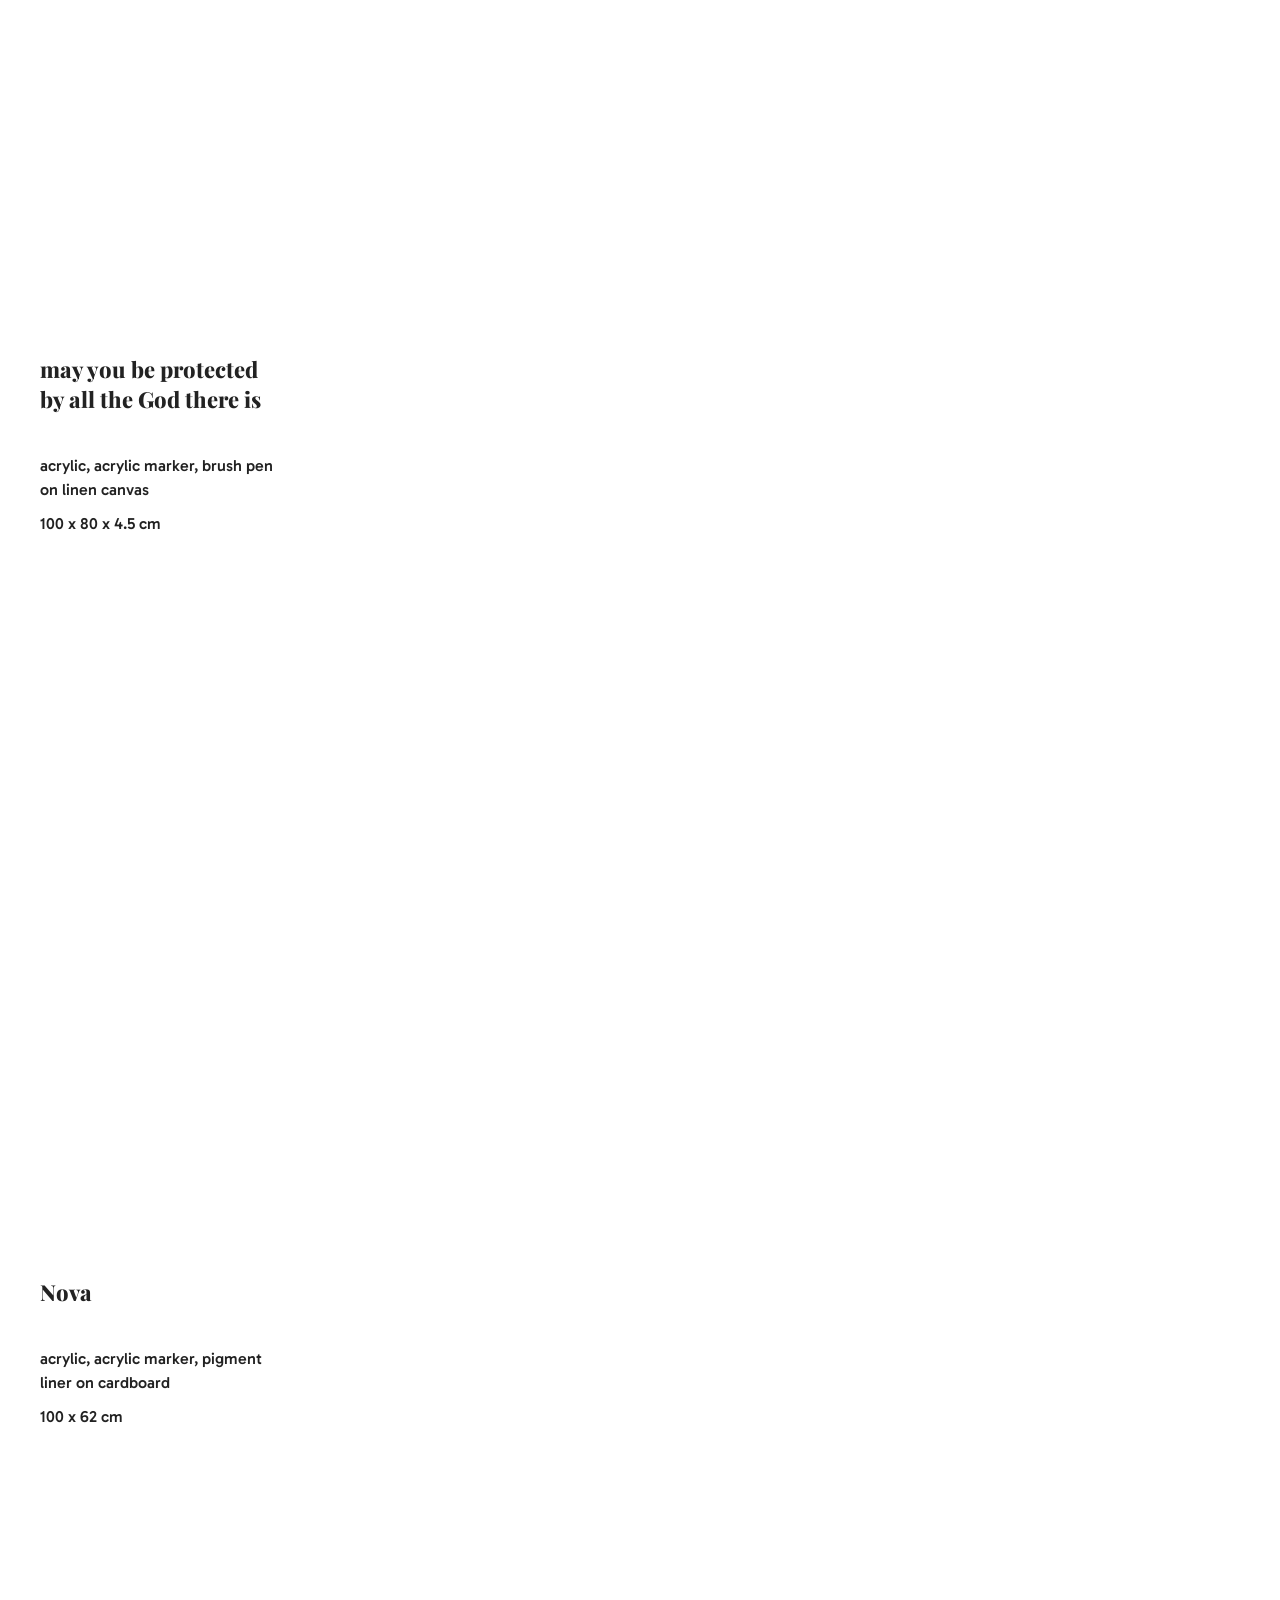
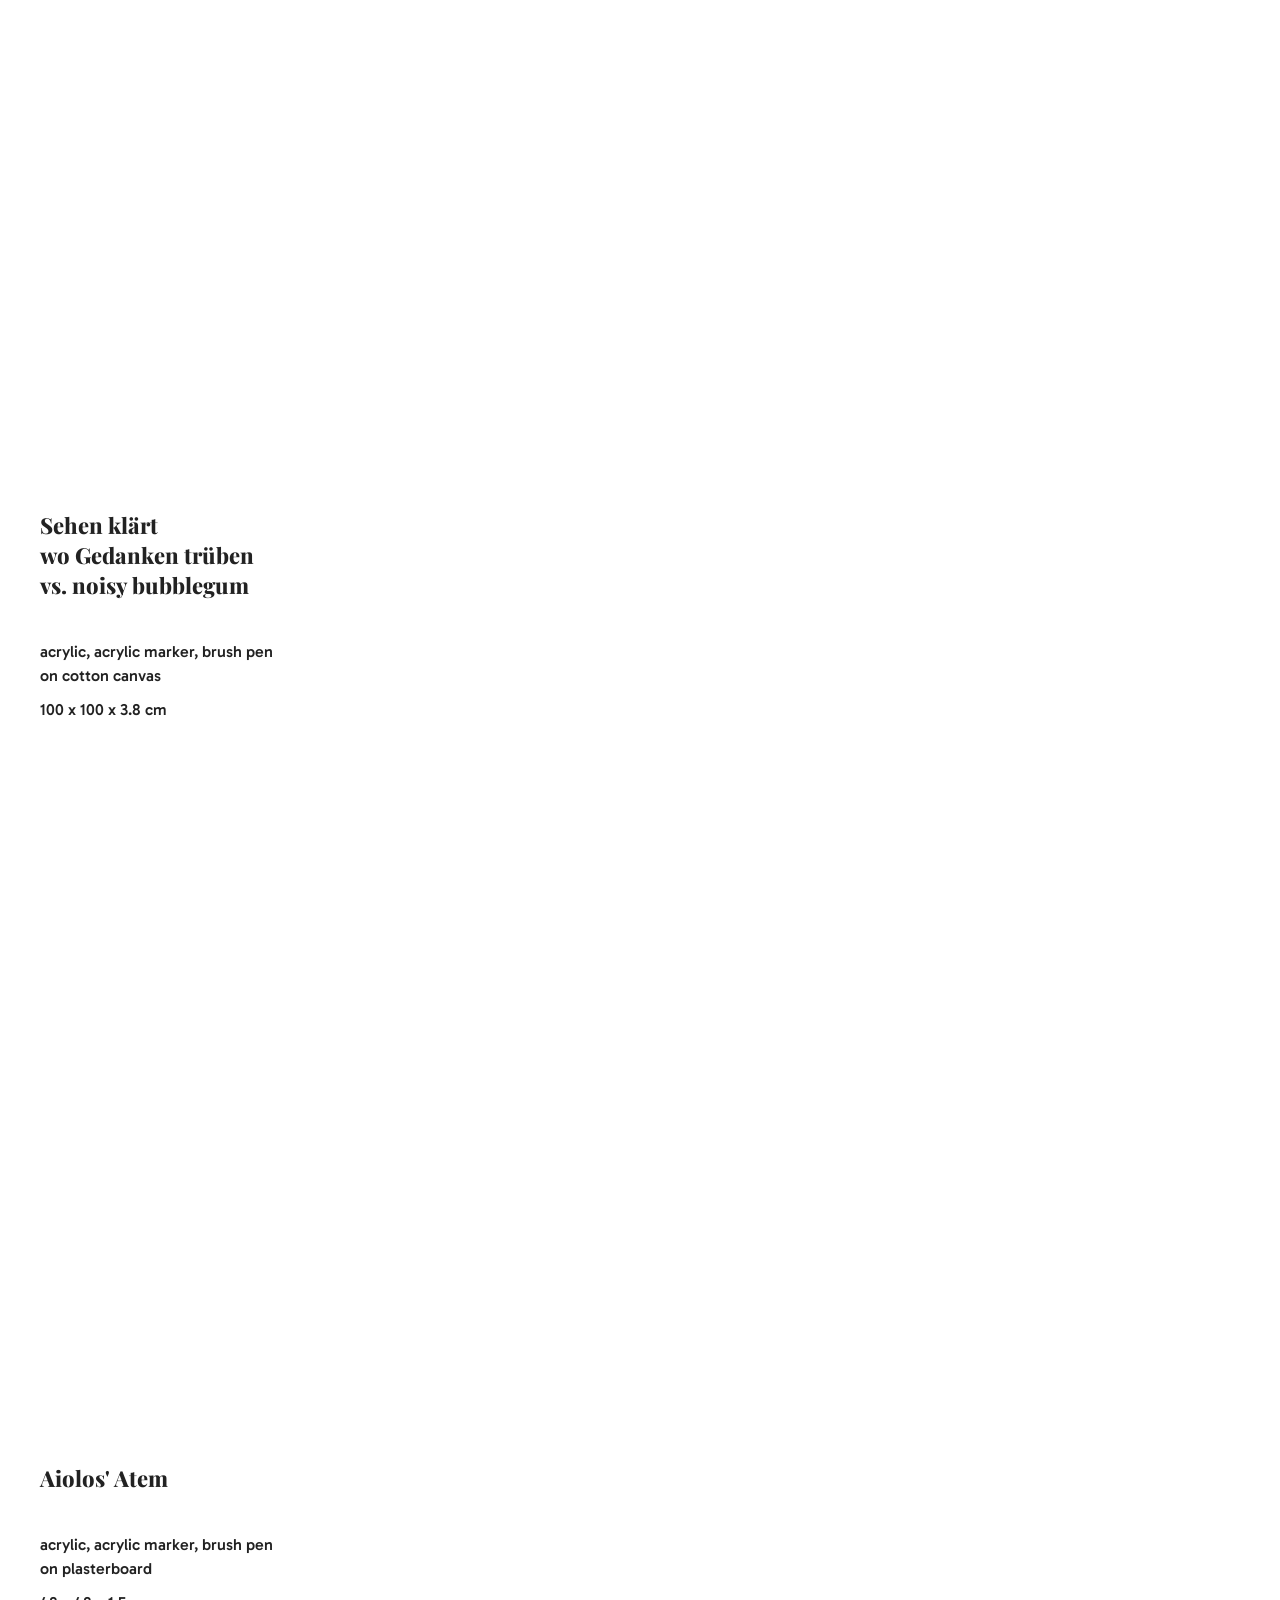
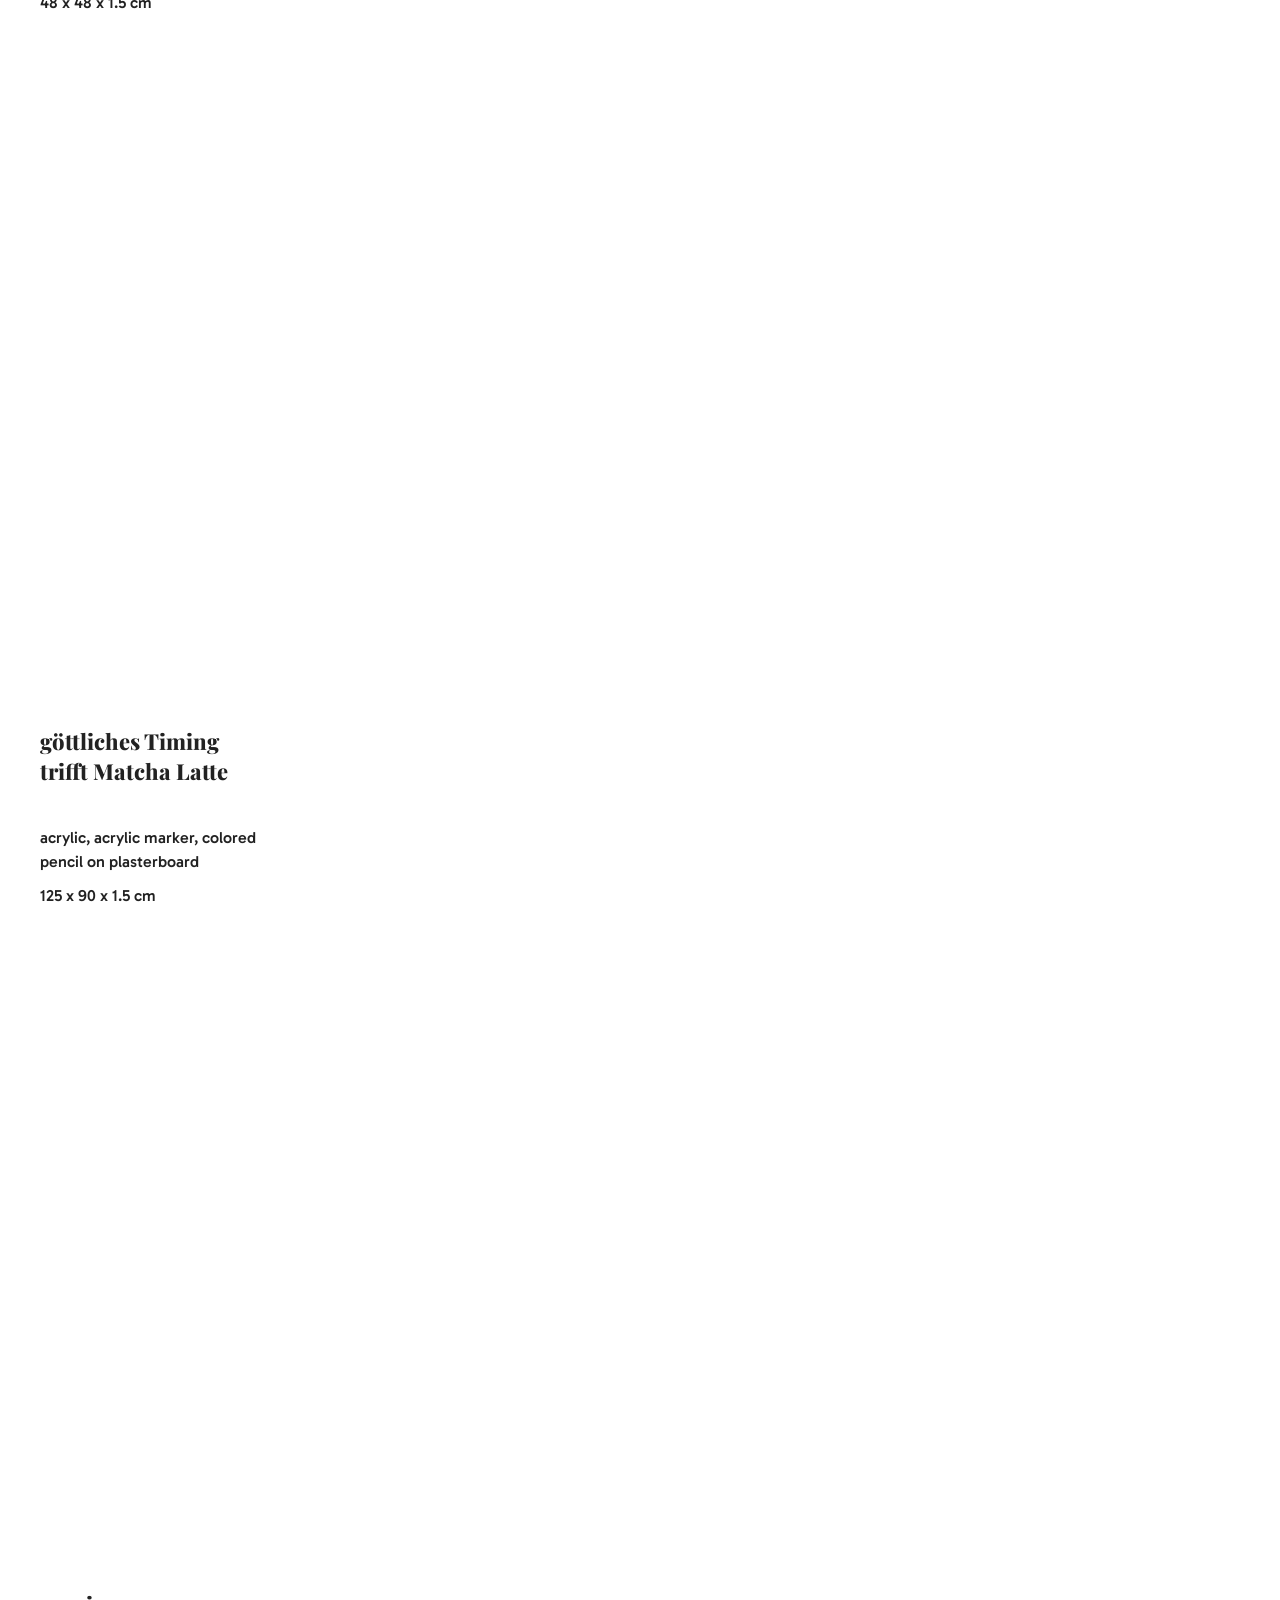
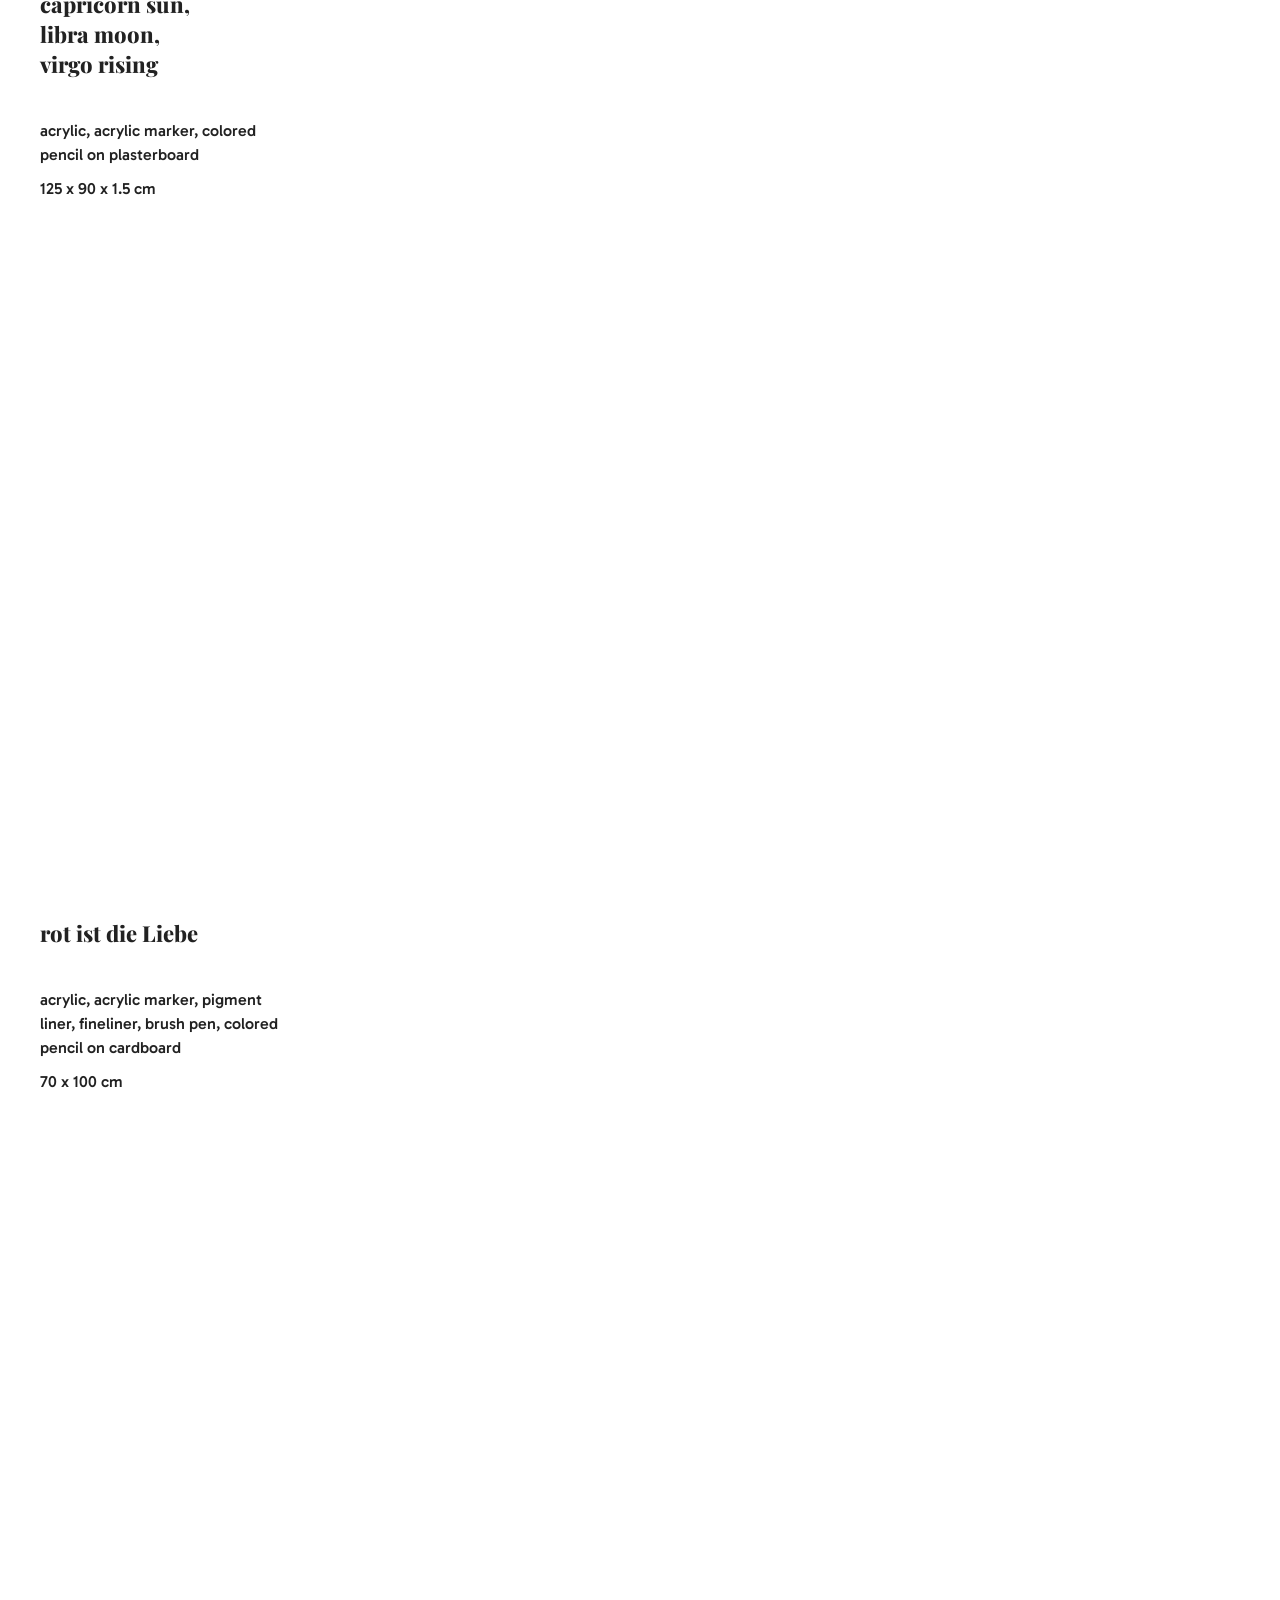
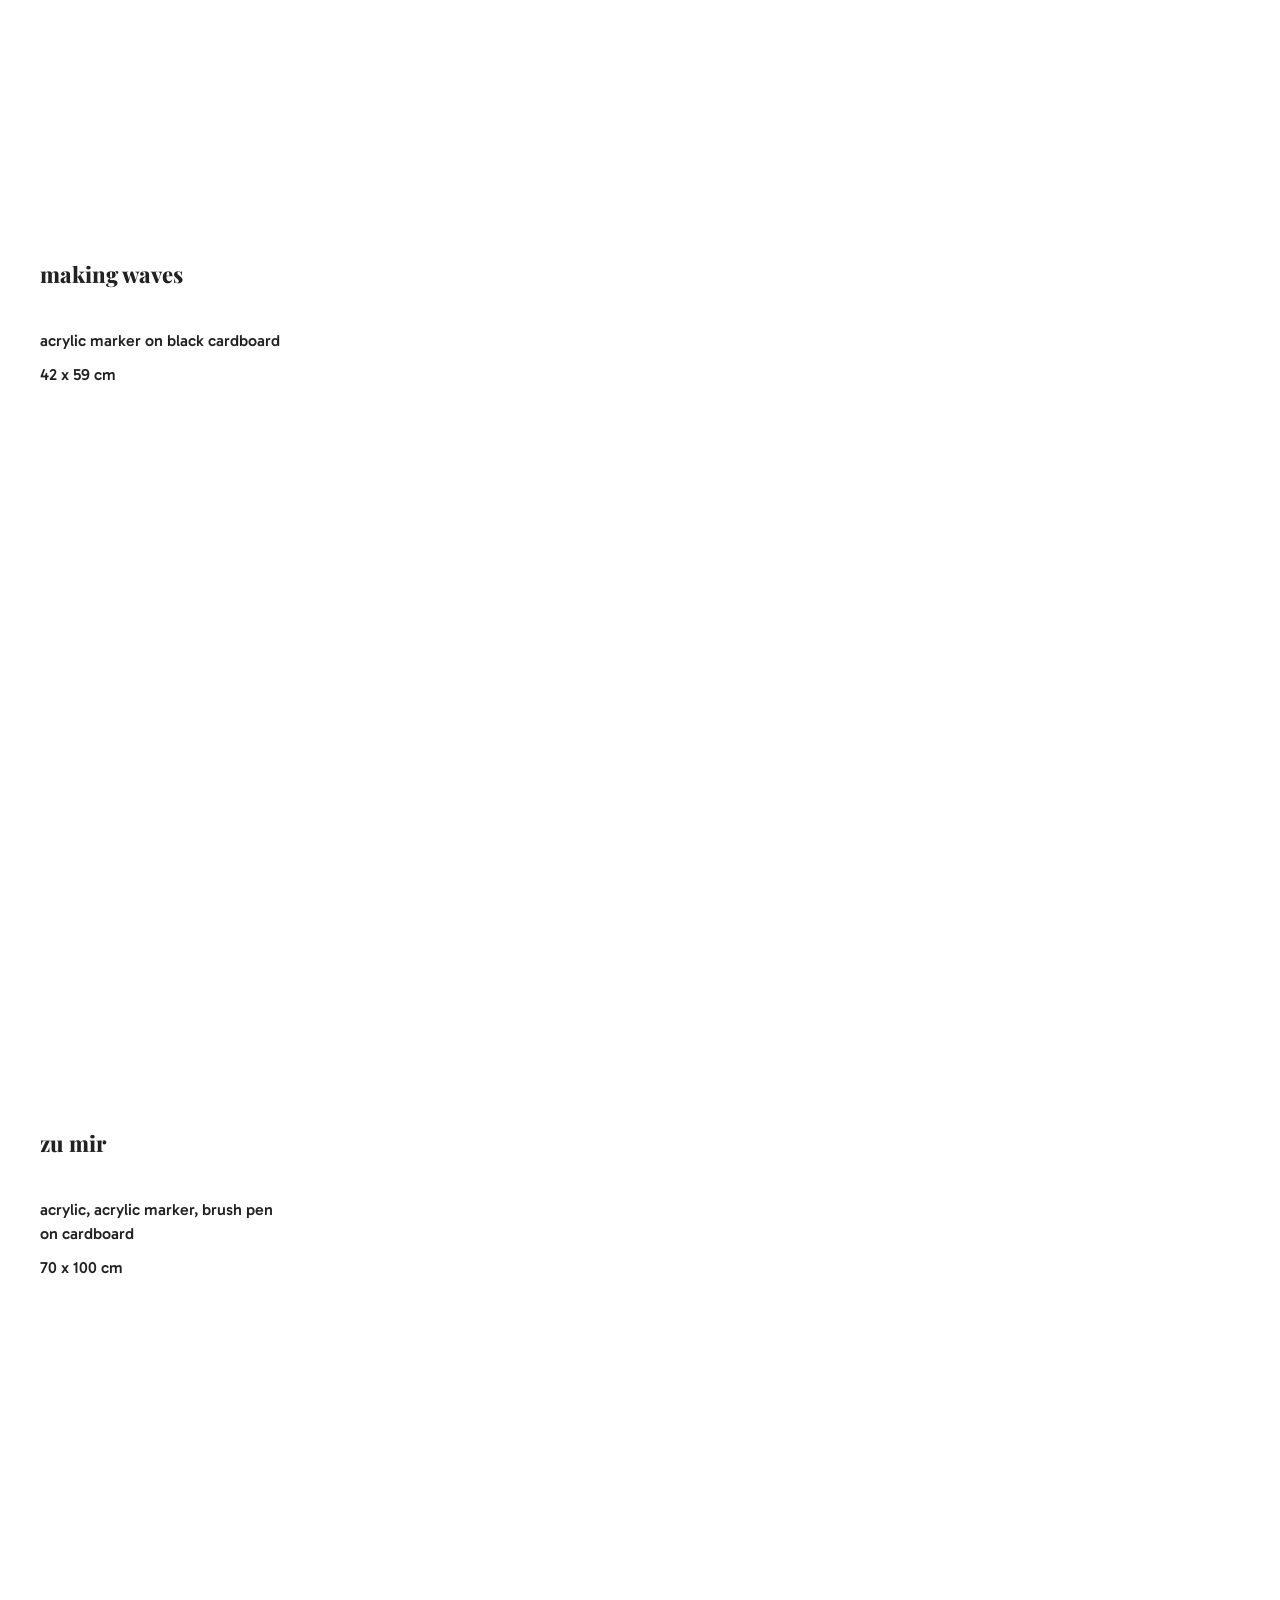
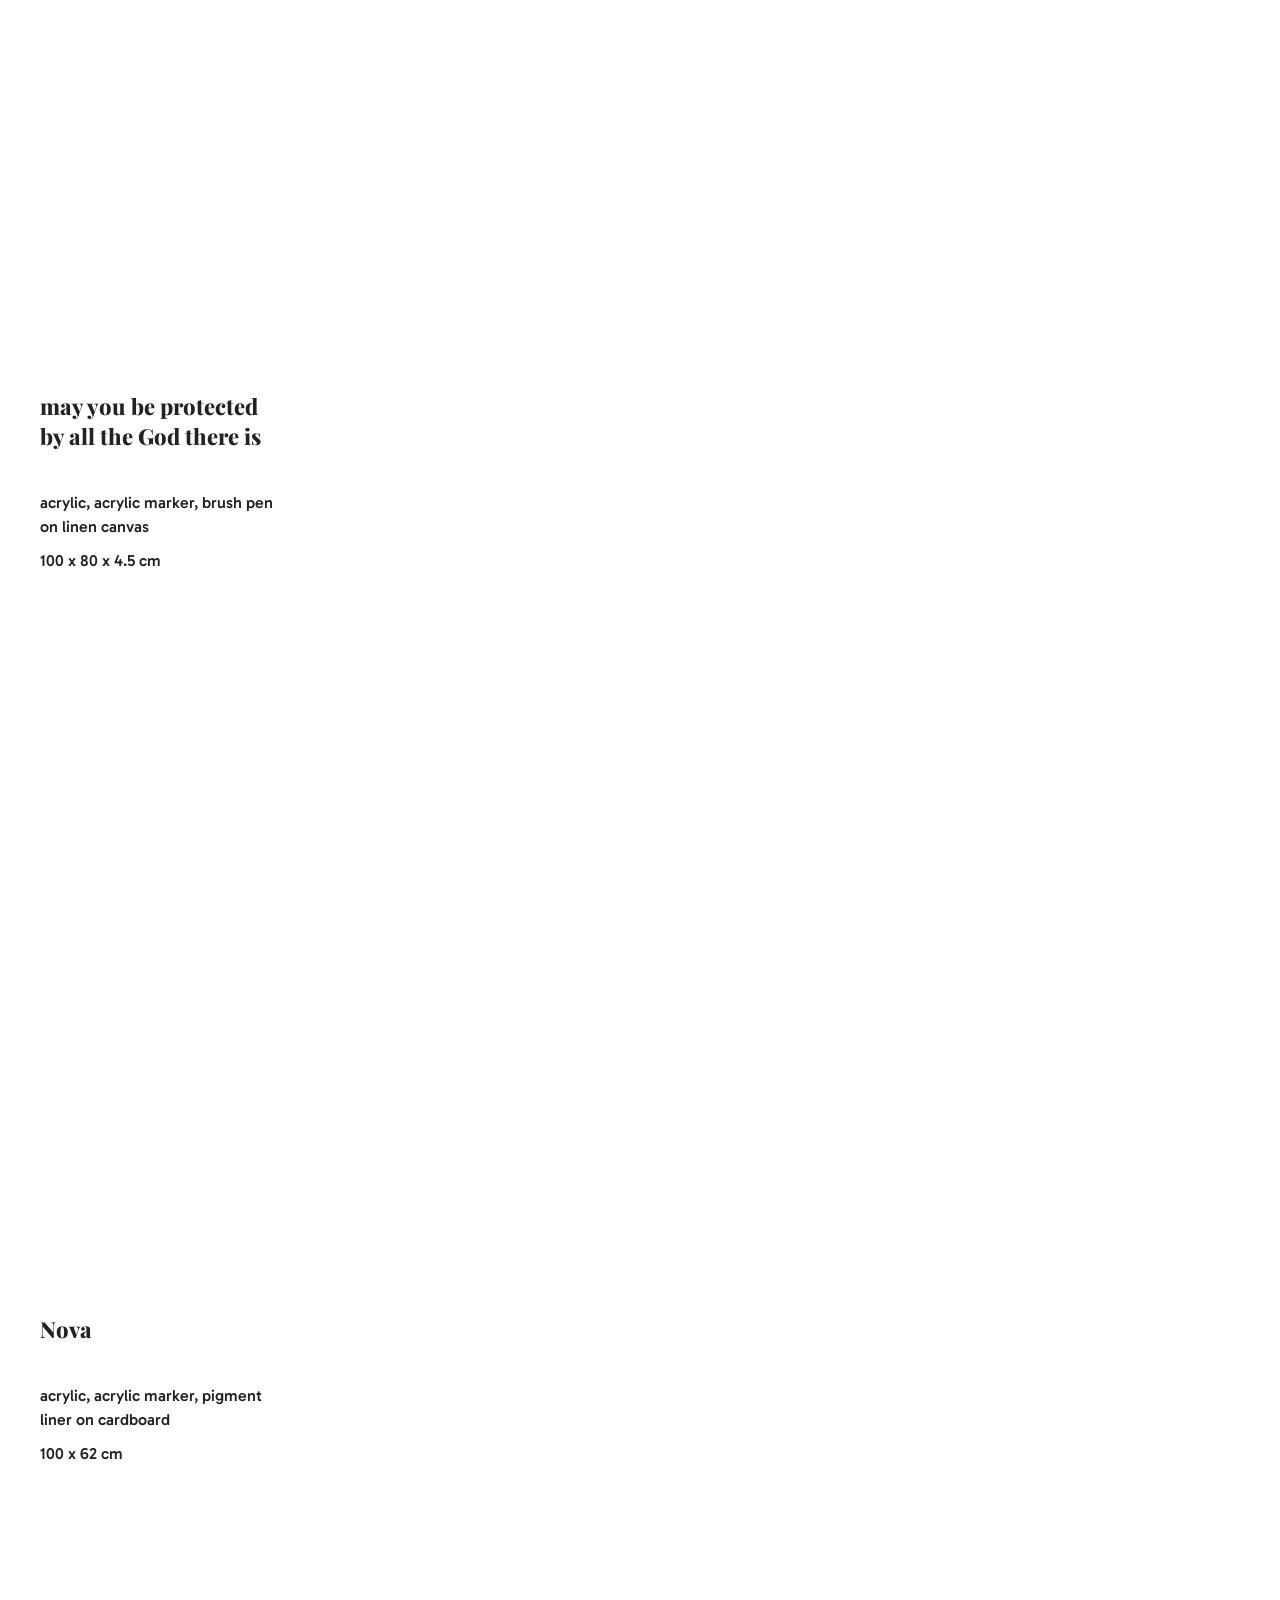
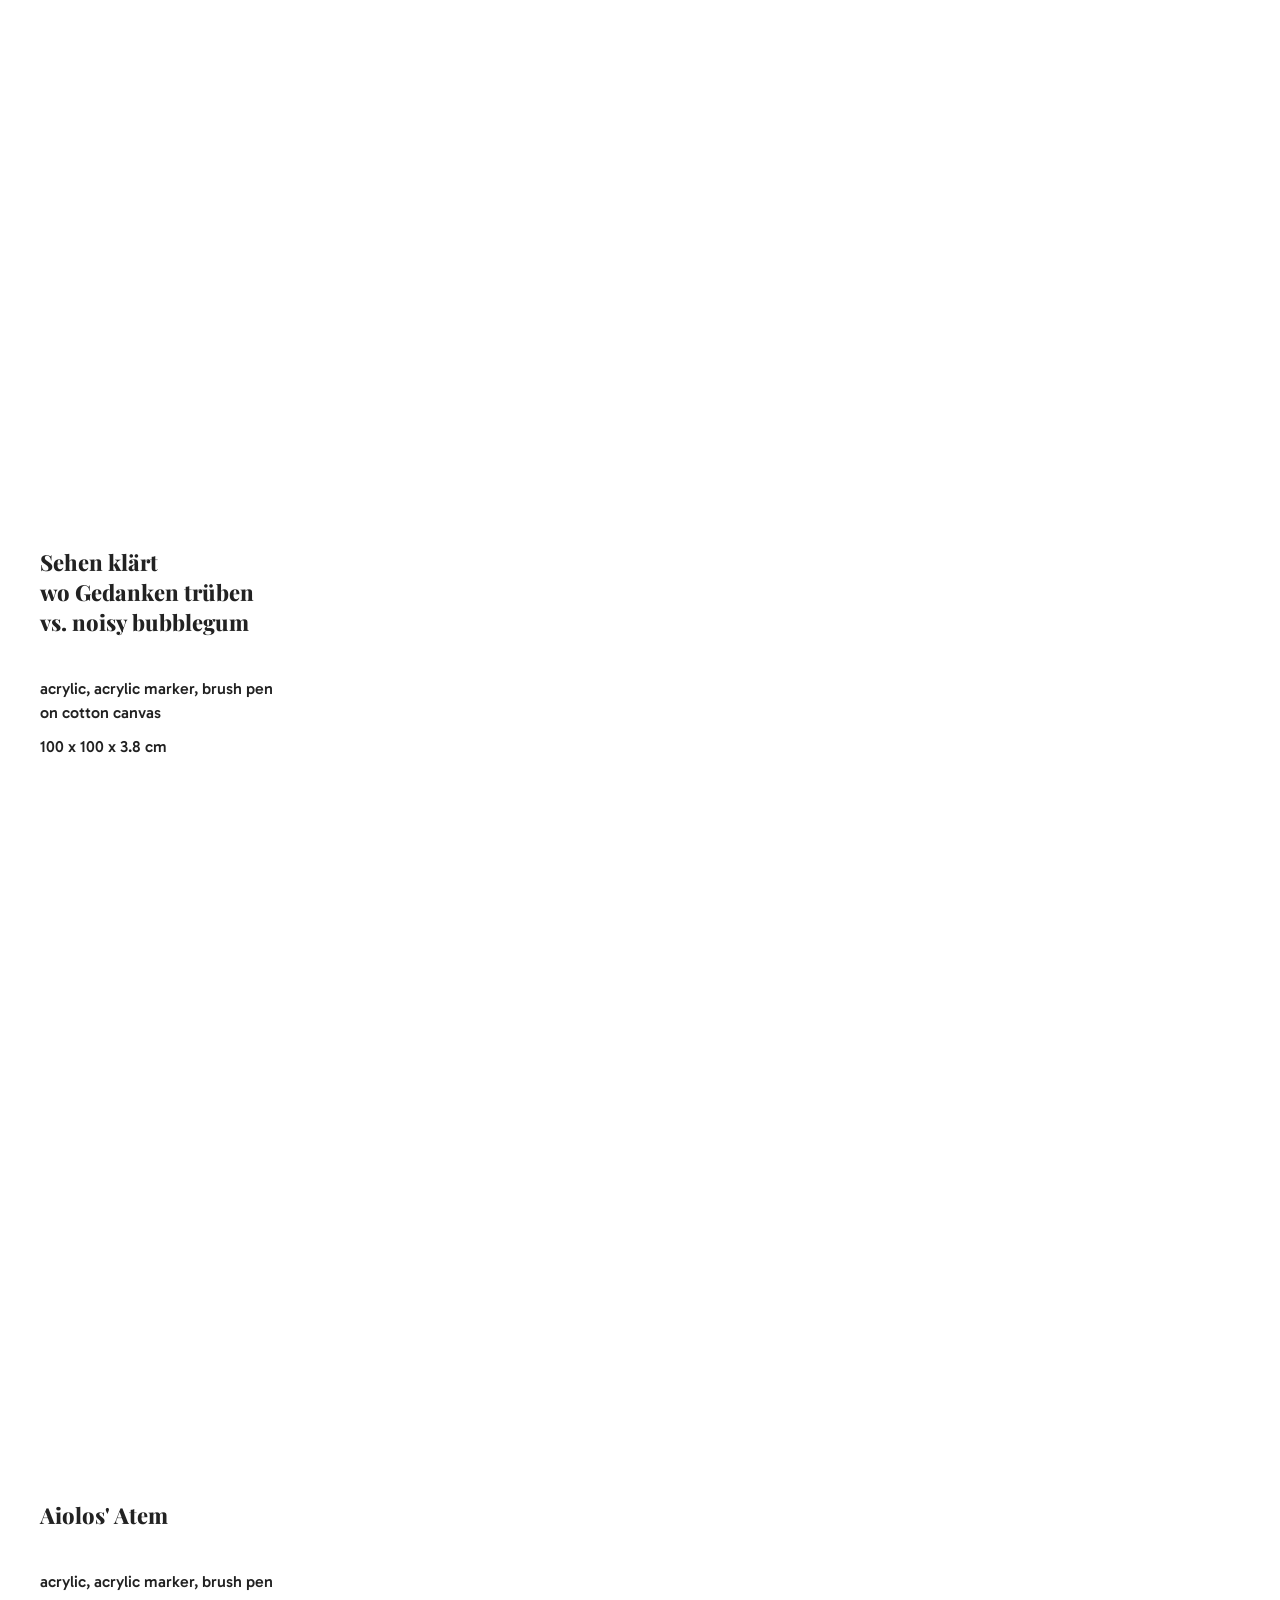
==== commit 49f9496b: "updated images to cloudinary" ====
--- a/index.html
+++ b/index.html
@@ -13,18 +13,15 @@
 <link rel="icon" type="image/png" sizes="512x512" href="assets/images/favicon/android-chrome-512x512.png">
 <link rel="manifest" href="assets/images/favicon/site.webmanifest">
 <link rel="icon" href="/favicon.ico" sizes="any">
-<!-- =========================================
-     new added
-     ========================================= -->
 <link rel="mask-icon" href="assets/images/favicon/favicon.png" color="#ffffff">
 <link rel="icon" href="data:image/svg+xml,<svg xmlns='http://www.w3.org/2000/svg' viewBox='0 0 512 512'><rect width='512' height='512' fill='%23ffffff'/></svg>">
 
+<!-- Connect to the image CDN early (faster first image) -->
+<link rel="preconnect" href="https://res.cloudinary.com" crossorigin>
+<link rel="dns-prefetch" href="https://res.cloudinary.com">
 
 <link rel="stylesheet" href="css/style.css">
 
-<!-- =========================================
-     SCROLL RESTORE: hide page until position is restored (no flicker)
-     ========================================= -->
 <style>
     html.restoring body { visibility: hidden; }
     html.restoring .scroll-item img { transition: none !important; opacity: 1 !important; }
@@ -37,12 +34,8 @@
     } catch (e) {}
 </script>
 
-<!-- Google Fonts (since they are free) -->
-<!-- <link href="https://fonts.googleapis.com/css2?family=Playfair+Display:wght@800&family=Gabarito:wght@700&display=swap" rel="stylesheet"> -->
-<link href="https://fonts.googleapis.com/css2?family=Playfair+Display:wght@400;600;800&family=Gabarito:wght@300;400;500;700&display=swap" rel="stylesheet"><link rel="stylesheet" href="https://cdnjs.cloudflare.com/ajax/libs/animate.css/4.1.1/animate.min.css"/> 
-<!-- <script>
-    history.scrollRestoration = "manual";
-</script> -->
+<link href="https://fonts.googleapis.com/css2?family=Playfair+Display:wght@400;600;800&family=Gabarito:wght@300;400;500;700&display=swap" rel="stylesheet">
+<link rel="stylesheet" href="https://cdnjs.cloudflare.com/ajax/libs/animate.css/4.1.1/animate.min.css"/> 
 <script>
     if ("scrollRestoration" in history) {
         history.scrollRestoration = "manual";
@@ -59,371 +52,168 @@
 <!-- Scroll Container -->
 <div class="scroll-container">
 
-    <!--<a class="scroll-item">
-        <div class="art-info">
-            <h2>das Auge der</h2>
-            <p>fineliner, marker, colored pencil<br>on 220 g/m² terra vanilla paper,</p>
-            <p>21 cm × 29,7 cm</p>
-        </div>
-        <img src="assets/images/homepage/1-das-Auge-der-upscaled.jpeg" alt="Artwork 1" loading="eager" fetchpriority="high">
-    </a>
-
-    <a class="scroll-item">
-        <div class="art-info">
-            <h2>Flora’s Rakete</h2>
-            <p>fineliner, marker, colored pencil<br>on 220 g/m² terra vanilla paper,</p>
-            <p>21 cm × 29,7 cm</p>
-        </div>
-        <img src="assets/images/homepage/2-Flora-Rakete-upscaled.jpeg" alt="Artwork 2" loading="lazy">
-    </a>
-
-    <a class="scroll-item">
-        <div class="art-info">
-            <h2>bliss</h2>
-            <p>fineliner, marker, colored pencil<br>on 190 g/m² white paper,</p>
-            <p>21 cm × 29,7 cm</p>
-        </div>
-        <img src="assets/images/homepage/3-bliss-upscaled.jpeg" alt="Artwork 3" loading="lazy">
-    </a>
-
-    <a class="scroll-item">
-        <div class="art-info">
-            <h2>Schmetterlingsgerüst</h2>
-            <p>fineliner, marker, colored pencil<br>on 220 g/m² terra vanilla paper,</p>
-            <p>21 cm × 29,7 cm</p>
-        </div>
-        <img src="assets/images/homepage/4-Schmetterlingsgerust-upscaled.jpeg" alt="Artwork 4" loading="lazy">
-    </a>
-
-    <a class="scroll-item">
-        <div class="art-info">
-            <h2>Federkreisel</h2>
-            <p>fineliner, marker, colored pencil<br>on 220 g/m² terra vanilla paper,</p>
-            <p>21 cm × 29,7 cm</p>
-        </div>
-        <img src="assets/images/homepage/5-Federkreisel-upscaled.jpeg" alt="Artwork 5" loading="lazy">    
-    </a>-->
-
-    <!-- Artwork 6: a flight that split in neon feathers -->
-    <!--<a class="scroll-item">
-        <div class="art-info">
-            <h2>a flight <br> that split <br> in neon feathers</h2>
-            <p>fineliner, marker, colored pencil<br>on 190 g/m² white paper,</p>
-            <p>21 cm × 29,7 cm</p>
-        </div>
-        <img src="assets/images/homepage/6-a-flight-that-split-in-neon-feathers-upscaled.jpeg" alt="Artwork 6" loading="lazy">    
-    </a>-->
-
-    <!-- Artwork 7: göttliches Timing trifft Matcha Latte (FIXED) -->
+    <!-- Artwork 1: göttliches Timing trifft Matcha Latte -->
     <a class="scroll-item">
         <div class="art-info">
             <h2 class="title-break">göttliches Timing <br> trifft Matcha Latte</h2>
-            <!--<p>acrylic, acrylic marker, colored pencil on plasterboard</p>-->
-           <p>acrylic, acrylic marker, colored pencil <br class="mobile-material-break">on plasterboard</p>
+            <p>acrylic, acrylic marker, colored pencil <br class="mobile-material-break">on plasterboard</p>
             <p>125 x 90 x 1.5 cm</p>
         </div>
-        <img src="assets/images/homepage/optimized/1-gottliches-Timing-trifft-Matcha-Latte-1200.webp"
-         srcset="assets/images/homepage/optimized/1-gottliches-Timing-trifft-Matcha-Latte-800.webp 800w,
-                 assets/images/homepage/optimized/1-gottliches-Timing-trifft-Matcha-Latte-1200.webp 1200w,
-                 assets/images/homepage/optimized/1-gottliches-Timing-trifft-Matcha-Latte-1600.webp 1600w,
-                 assets/images/homepage/optimized/1-gottliches-Timing-trifft-Matcha-Latte-2000.webp 2000w"
-         sizes="(max-width: 1100px) 100vw, calc(97vh * 1.0000)"
-         width="3000" height="3000"
-         alt="göttliches Timing trifft Matcha Latte" loading="eager" fetchpriority="high" decoding="async">
-    </a>
-
-    <!-- Artwork 8: capricorn sun, libra moon, virgo rising (FIXED) -->
+        <img src="https://res.cloudinary.com/thuredqv/image/upload/f_auto,q_95,c_limit,w_1200/v1793361156/1._go%CC%88ttliches_Timing_trifft_Matcha_Latte.jpg"
+             srcset="https://res.cloudinary.com/thuredqv/image/upload/f_auto,q_95,c_limit,w_800/v1793361156/1._go%CC%88ttliches_Timing_trifft_Matcha_Latte.jpg 800w,
+                 https://res.cloudinary.com/thuredqv/image/upload/f_auto,q_95,c_limit,w_1200/v1793361156/1._go%CC%88ttliches_Timing_trifft_Matcha_Latte.jpg 1200w,
+                 https://res.cloudinary.com/thuredqv/image/upload/f_auto,q_95,c_limit,w_1600/v1793361156/1._go%CC%88ttliches_Timing_trifft_Matcha_Latte.jpg 1600w,
+                 https://res.cloudinary.com/thuredqv/image/upload/f_auto,q_95,c_limit,w_2000/v1793361156/1._go%CC%88ttliches_Timing_trifft_Matcha_Latte.jpg 2000w"
+             sizes="(max-width: 1100px) 100vw, 97vh"
+             width="2000" height="2000"
+             alt="göttliches Timing trifft Matcha Latte" loading="eager" fetchpriority="high" decoding="async">
+    </a>
+
+    <!-- Artwork 2: capricorn sun, libra moon, virgo rising -->
     <a class="scroll-item">
         <div class="art-info" data-art="capricorn">
             <h2>capricorn sun, <br> libra moon, <br> virgo rising</h2>
-           <!--<p>acrylic, acrylic marker, colored pencil on plasterboard</p>-->
-           <p>acrylic, acrylic marker, colored pencil <br class="mobile-material-break">on plasterboard</p>
+            <p>acrylic, acrylic marker, colored pencil <br class="mobile-material-break">on plasterboard</p>
             <p>125 x 90 x 1.5 cm</p>
         </div>
-        <img src="assets/images/homepage/optimized/2-capricorn-sun-libra-moon-virgo-rising-1200.webp"
-         srcset="assets/images/homepage/optimized/2-capricorn-sun-libra-moon-virgo-rising-800.webp 800w,
-                 assets/images/homepage/optimized/2-capricorn-sun-libra-moon-virgo-rising-1200.webp 1200w,
-                 assets/images/homepage/optimized/2-capricorn-sun-libra-moon-virgo-rising-1600.webp 1600w,
-                 assets/images/homepage/optimized/2-capricorn-sun-libra-moon-virgo-rising-2000.webp 2000w"
-         sizes="(max-width: 1100px) 100vw, calc(97vh * 1.0000)"
-         width="2560" height="2560"
-         alt="capricorn sun, libra moon, virgo rising" loading="lazy" decoding="async">
-    </a>
-
-    <!-- Artwork 9: rot ist die Liebe  -->
+        <img src="https://res.cloudinary.com/thuredqv/image/upload/f_auto,q_95,c_limit,w_1200/v1793361155/2._capricorn_sun_libra_moon_virgo_rising.jpg"
+             srcset="https://res.cloudinary.com/thuredqv/image/upload/f_auto,q_95,c_limit,w_800/v1793361155/2._capricorn_sun_libra_moon_virgo_rising.jpg 800w,
+                 https://res.cloudinary.com/thuredqv/image/upload/f_auto,q_95,c_limit,w_1200/v1793361155/2._capricorn_sun_libra_moon_virgo_rising.jpg 1200w,
+                 https://res.cloudinary.com/thuredqv/image/upload/f_auto,q_95,c_limit,w_1600/v1793361155/2._capricorn_sun_libra_moon_virgo_rising.jpg 1600w,
+                 https://res.cloudinary.com/thuredqv/image/upload/f_auto,q_95,c_limit,w_2000/v1793361155/2._capricorn_sun_libra_moon_virgo_rising.jpg 2000w"
+             sizes="(max-width: 1100px) 100vw, 97vh"
+             width="2000" height="2000"
+             alt="capricorn sun, libra moon, virgo rising" loading="lazy" decoding="async">
+    </a>
+
+    <!-- Artwork 3: rot ist die Liebe -->
     <a class="scroll-item">
         <div class="art-info">
             <h2>rot ist die Liebe</h2>
             <p>acrylic, acrylic marker, pigment liner, fineliner, brush pen, colored pencil <br class="mobile-material-break">on cardboard</p>
             <p>70 x 100 cm</p>
         </div>
-        <img src="assets/images/homepage/optimized/3-rot-ist-die-Liebe-1200.webp"
-         srcset="assets/images/homepage/optimized/3-rot-ist-die-Liebe-800.webp 800w,
-                 assets/images/homepage/optimized/3-rot-ist-die-Liebe-1200.webp 1200w,
-                 assets/images/homepage/optimized/3-rot-ist-die-Liebe-1600.webp 1600w,
-                 assets/images/homepage/optimized/3-rot-ist-die-Liebe-2000.webp 2000w"
-         sizes="(max-width: 1100px) 100vw, calc(97vh * 1.0000)"
-         width="2400" height="2400"
-         alt="rot ist die Liebe" loading="lazy" decoding="async">
-    </a>
-
-    <!--<a class="scroll-item">
-        <div class="art-info">
-            <h2>Animus</h2>
-            <p>fineliner on 190 g/m² white paper</p>
-            <p>21 cm x 29,7 cm</p>
-        </div>
-        <img src="assets/images/homepage/10-Animus-upscaled.jpg" alt="Artwork 10" loading="lazy">    
-    </a>-->
-    <!-- Artwork 11: madre ayahuasca -->
-    <!--<a class="scroll-item">
-        <div class="art-info">
-            <h2>madre ayahuasca</h2>
-            <p>fineliner, marker, pen on cardboard,</p>
-            <p>71 cm x 106 cm</p>
-        </div>
-        <img src="assets/images/homepage/11-madre-ayahuasca-upscaled.jpeg" alt="Artwork 11" loading="lazy">    
-    </a>-->
-
-    <!-- Artwork 12: making waves -->
+        <img src="https://res.cloudinary.com/thuredqv/image/upload/f_auto,q_95,c_limit,w_1200/v1793361244/3rd_-rot_ist_die_Liebe.jpg"
+             srcset="https://res.cloudinary.com/thuredqv/image/upload/f_auto,q_95,c_limit,w_800/v1793361244/3rd_-rot_ist_die_Liebe.jpg 800w,
+                 https://res.cloudinary.com/thuredqv/image/upload/f_auto,q_95,c_limit,w_1200/v1793361244/3rd_-rot_ist_die_Liebe.jpg 1200w,
+                 https://res.cloudinary.com/thuredqv/image/upload/f_auto,q_95,c_limit,w_1600/v1793361244/3rd_-rot_ist_die_Liebe.jpg 1600w,
+                 https://res.cloudinary.com/thuredqv/image/upload/f_auto,q_95,c_limit,w_2000/v1793361244/3rd_-rot_ist_die_Liebe.jpg 2000w"
+             sizes="(max-width: 1100px) 100vw, 97vh"
+             width="2000" height="2000"
+             alt="rot ist die Liebe" loading="lazy" decoding="async">
+    </a>
+
+    <!-- Artwork 4: making waves -->
     <a class="scroll-item">
         <div class="art-info" data-art="making-waves">
             <h2>making waves</h2>
-            <!-- <p>acrylic marker  on black cardboard</p> -->
-              <p>acrylic marker  <br class="mobile-material-break">on black cardboard</p>
-            <p>42  x 59 cm</p>
-        </div>
-        <img src="assets/images/homepage/optimized/4-making-waves-1200.webp"
-         srcset="assets/images/homepage/optimized/4-making-waves-800.webp 800w,
-                 assets/images/homepage/optimized/4-making-waves-1200.webp 1200w,
-                 assets/images/homepage/optimized/4-making-waves-1600.webp 1600w,
-                 assets/images/homepage/optimized/4-making-waves-2000.webp 2000w"
-         sizes="(max-width: 1100px) 100vw, calc(97vh * 1.0000)"
-         width="2560" height="2560"
-         alt="making waves" loading="lazy" decoding="async">
-    </a>
-
-    <!-- Artwork 12: zu mir -->
+            <p>acrylic marker <br class="mobile-material-break">on black cardboard</p>
+            <p>42 x 59 cm</p>
+        </div>
+        <img src="https://res.cloudinary.com/thuredqv/image/upload/f_auto,q_95,c_limit,w_1200/v1793361155/4._making_waves.jpg"
+             srcset="https://res.cloudinary.com/thuredqv/image/upload/f_auto,q_95,c_limit,w_800/v1793361155/4._making_waves.jpg 800w,
+                 https://res.cloudinary.com/thuredqv/image/upload/f_auto,q_95,c_limit,w_1200/v1793361155/4._making_waves.jpg 1200w,
+                 https://res.cloudinary.com/thuredqv/image/upload/f_auto,q_95,c_limit,w_1600/v1793361155/4._making_waves.jpg 1600w,
+                 https://res.cloudinary.com/thuredqv/image/upload/f_auto,q_95,c_limit,w_2000/v1793361155/4._making_waves.jpg 2000w"
+             sizes="(max-width: 1100px) 100vw, 97vh"
+             width="2000" height="2000"
+             alt="making waves" loading="lazy" decoding="async">
+    </a>
+
+    <!-- Artwork 5: zu mir -->
     <a class="scroll-item">
         <div class="art-info" data-art="zu-mir">
             <h2>zu mir</h2>
-            <!-- <p>acrylic, acrylic marker,  brush  pen on cardboard</p> -->
-             <p>acrylic, acrylic marker,  brush  pen <br class="mobile-material-break">on cardboard</p>
+            <p>acrylic, acrylic marker, brush pen <br class="mobile-material-break">on cardboard</p>
             <p>70 x 100 cm</p>
         </div>
-        <img src="assets/images/homepage/optimized/5-zu-mir-1200.webp"
-         srcset="assets/images/homepage/optimized/5-zu-mir-800.webp 800w,
-                 assets/images/homepage/optimized/5-zu-mir-1200.webp 1200w,
-                 assets/images/homepage/optimized/5-zu-mir-1600.webp 1600w,
-                 assets/images/homepage/optimized/5-zu-mir-2000.webp 2000w"
-         sizes="(max-width: 1100px) 100vw, calc(97vh * 1.0000)"
-         width="2560" height="2560"
-         alt="zu mir" loading="lazy" decoding="async">
-    </a>
-
-    <!--<a class="scroll-item">
-        <div class="art-info">
-            <h2>I’m that ghost</h2>
-            <p>acrylic paint, fineliner, marker, pen,<br> colored pencil on cardboard,</p>
-            <p>70 cm x 100 cm</p>
-        </div>
-        <img src="assets/images/homepage/13-Im-that-ghost-upscaled.jpeg" alt="Artwork 13" loading="lazy">    
-    </a>
-
-    <a class="scroll-item">
-        <div class="art-info">
-            <h2>I believe in myself enough to be patient</h2>
-            <p>acrylic paint, fineliner, marker, pen, <br> colored pencil on cardboard,</p>
-            <p>70 cm x 100 cm</p>
-        </div>
-        <img src="assets/images/homepage/14-I-believe-in-myself-enough-to-be-patient-upscaled.jpeg" alt="Artwork 14" loading="lazy">    
-    </a>-->
-
-    <!-- Artwork 15: Mutterwunde heilen -->
-    <!--<a class="scroll-item">
-        <div class="art-info" data-art="mutterwunde">
-            <h2>Mutterwunde heilen</h2>
-            <p>acrylic paint, fineliner, marker <br> on cardboard,</p>
-            <p>70 cm x 100 cm</p>
-        </div>
-        <img src="assets/images/homepage/15-Mutterwunde-heilen-upscaled.jpeg" alt="Artwork 15" loading="lazy">    
-    </a>
-
-   
-    <a class="scroll-item">
-        <div class="art-info" data-art="weise-instanz">
-            <h2>weise Instanz</h2>
-            <p>acrylic paint, fineliner, marker <br> on  cardboard,</p>
-            <p>70 cm x 100 cm</p>
-        </div>
-        <img src="assets/images/homepage/16-weise-Instanz-upscaled.jpeg" alt="Artwork 16" loading="lazy">    
-    </a>
-
-    
-    <a class="scroll-item">
-        <div class="art-info">
-            <h2>leafy greens <br> and a love poem</h2>
-            <p>acrylic paint, marker<br>on 410 g/m² heavy cotton fabric,</p>
-            <p>100 cm x 100 cm x 3,8 cm</p>
-        </div>
-        <img src="assets/images/homepage/17-leafy-greens-and-a-love-poem-upscaled.jpeg" alt="Artwork 17" loading="lazy">    
-    </a>-->
-
-    <!-- Artwork 18: may you be protected by all the God there is (FIXED) -->
+        <img src="https://res.cloudinary.com/thuredqv/image/upload/f_auto,q_95,c_limit,w_1200/v1793361158/5._zu_mir.jpg"
+             srcset="https://res.cloudinary.com/thuredqv/image/upload/f_auto,q_95,c_limit,w_800/v1793361158/5._zu_mir.jpg 800w,
+                 https://res.cloudinary.com/thuredqv/image/upload/f_auto,q_95,c_limit,w_1200/v1793361158/5._zu_mir.jpg 1200w,
+                 https://res.cloudinary.com/thuredqv/image/upload/f_auto,q_95,c_limit,w_1600/v1793361158/5._zu_mir.jpg 1600w,
+                 https://res.cloudinary.com/thuredqv/image/upload/f_auto,q_95,c_limit,w_2000/v1793361158/5._zu_mir.jpg 2000w"
+             sizes="(max-width: 1100px) 100vw, 97vh"
+             width="2000" height="2000"
+             alt="zu mir" loading="lazy" decoding="async">
+    </a>
+
+    <!-- Artwork 6: may you be protected by all the God there is -->
     <a class="scroll-item">
         <div class="art-info">
             <h2 class="title-break">may you be protected <br> by all the God there is</h2>
-           <!--<p>acrylic, acrylic marker, brush  pen on linen canvas</p>-->
-           <p>acrylic, acrylic marker, brush pen <br class="mobile-material-break">on linen canvas</p>
-
+            <p>acrylic, acrylic marker, brush pen <br class="mobile-material-break">on linen canvas</p>
             <p>100 x 80 x 4.5 cm</p>
         </div>
-        <img src="assets/images/homepage/optimized/6-may-you-be-protected-by-all-the-God-there-is-1200.webp"
-         srcset="assets/images/homepage/optimized/6-may-you-be-protected-by-all-the-God-there-is-800.webp 800w,
-                 assets/images/homepage/optimized/6-may-you-be-protected-by-all-the-God-there-is-1200.webp 1200w,
-                 assets/images/homepage/optimized/6-may-you-be-protected-by-all-the-God-there-is-1600.webp 1600w,
-                 assets/images/homepage/optimized/6-may-you-be-protected-by-all-the-God-there-is-2000.webp 2000w"
-         sizes="(max-width: 1100px) 100vw, calc(97vh * 1.0000)"
-         width="2560" height="2560"
-         alt="may you be protected by all the God there is" loading="lazy" decoding="async">
-    </a>
-
-    <!-- Nova -->
+        <img src="https://res.cloudinary.com/thuredqv/image/upload/f_auto,q_95,c_limit,w_1200/v1793361156/6._may_you_be_protected_by_all_the_God_there_is.jpg"
+             srcset="https://res.cloudinary.com/thuredqv/image/upload/f_auto,q_95,c_limit,w_800/v1793361156/6._may_you_be_protected_by_all_the_God_there_is.jpg 800w,
+                 https://res.cloudinary.com/thuredqv/image/upload/f_auto,q_95,c_limit,w_1200/v1793361156/6._may_you_be_protected_by_all_the_God_there_is.jpg 1200w,
+                 https://res.cloudinary.com/thuredqv/image/upload/f_auto,q_95,c_limit,w_1600/v1793361156/6._may_you_be_protected_by_all_the_God_there_is.jpg 1600w,
+                 https://res.cloudinary.com/thuredqv/image/upload/f_auto,q_95,c_limit,w_2000/v1793361156/6._may_you_be_protected_by_all_the_God_there_is.jpg 2000w"
+             sizes="(max-width: 1100px) 100vw, 97vh"
+             width="2000" height="2000"
+             alt="may you be protected by all the God there is" loading="lazy" decoding="async">
+    </a>
+
+    <!-- Artwork 7: Nova -->
     <a class="scroll-item">
         <div class="art-info">
             <h2>Nova</h2>
-            <!--<p>acrylic, acrylic marker, pigment liner on cardboard</p>-->
             <p>acrylic, acrylic marker, pigment liner <br class="mobile-material-break">on cardboard</p>
             <p>100 x 62 cm</p>
         </div>
-        <img src="assets/images/homepage/optimized/7-Nova-1200.webp"
-         srcset="assets/images/homepage/optimized/7-Nova-800.webp 800w,
-                 assets/images/homepage/optimized/7-Nova-1200.webp 1200w,
-                 assets/images/homepage/optimized/7-Nova-1600.webp 1600w,
-                 assets/images/homepage/optimized/7-Nova-2000.webp 2000w"
-         sizes="(max-width: 1100px) 100vw, calc(97vh * 1.0000)"
-         width="2560" height="2560"
-         alt="Nova" loading="lazy" decoding="async">
-    </a>
-    <!-- 8. Sehen klärt wo Gedanken trüben vs. noisy bubblegum -->
-<a class="scroll-item">
-    <div class="art-info">
-        <h2>
-            <span class="desktop-break">Sehen klärt <br> wo Gedanken trüben <br> vs. noisy bubblegum</span>
-            <span class="mobile-break">
-    Sehen klärt wo Gedanken trüben <br class="mobile-title-break">
-    vs. noisy bubblegum
-</span>
-
-        </h2>
-        <!--<p>acrylic, acrylic marker, brush pen on cotton canvas</p>-->
-        <p>acrylic, acrylic marker, brush pen <br class="mobile-material-break">on cotton canvas</p>
-        <p>100 x 100 x 3.8 cm</p>
-    </div>
-    <img src="assets/images/homepage/optimized/8-Sehen-klart-wo-Gedanken-truben-vs-noisy-bubblegum-1200.webp"
-         srcset="assets/images/homepage/optimized/8-Sehen-klart-wo-Gedanken-truben-vs-noisy-bubblegum-800.webp 800w,
-                 assets/images/homepage/optimized/8-Sehen-klart-wo-Gedanken-truben-vs-noisy-bubblegum-1200.webp 1200w,
-                 assets/images/homepage/optimized/8-Sehen-klart-wo-Gedanken-truben-vs-noisy-bubblegum-1600.webp 1600w,
-                 assets/images/homepage/optimized/8-Sehen-klart-wo-Gedanken-truben-vs-noisy-bubblegum-2000.webp 2000w"
-         sizes="(max-width: 1100px) 100vw, calc(97vh * 1.0000)"
-         width="2560" height="2560"
-         alt="Sehen klärt wo Gedanken trüben vs. noisy bubblegum" loading="lazy" decoding="async">
-</a>
-    <!-- Aiolos' Atem -->
+        <img src="https://res.cloudinary.com/thuredqv/image/upload/f_auto,q_95,c_limit,w_1200/v1793361154/7._Nova.jpg"
+             srcset="https://res.cloudinary.com/thuredqv/image/upload/f_auto,q_95,c_limit,w_800/v1793361154/7._Nova.jpg 800w,
+                 https://res.cloudinary.com/thuredqv/image/upload/f_auto,q_95,c_limit,w_1200/v1793361154/7._Nova.jpg 1200w,
+                 https://res.cloudinary.com/thuredqv/image/upload/f_auto,q_95,c_limit,w_1600/v1793361154/7._Nova.jpg 1600w,
+                 https://res.cloudinary.com/thuredqv/image/upload/f_auto,q_95,c_limit,w_2000/v1793361154/7._Nova.jpg 2000w"
+             sizes="(max-width: 1100px) 100vw, 97vh"
+             width="2000" height="2000"
+             alt="Nova" loading="lazy" decoding="async">
+    </a>
+
+    <!-- Artwork 8: Sehen klärt wo Gedanken trüben vs. noisy bubblegum -->
+    <a class="scroll-item">
+        <div class="art-info">
+            <h2>
+                <span class="desktop-break">Sehen klärt <br> wo Gedanken trüben <br> vs. noisy bubblegum</span>
+                <span class="mobile-break">
+                    Sehen klärt wo Gedanken trüben <br class="mobile-title-break">
+                    vs. noisy bubblegum
+                </span>
+            </h2>
+            <p>acrylic, acrylic marker, brush pen <br class="mobile-material-break">on cotton canvas</p>
+            <p>100 x 100 x 3.8 cm</p>
+        </div>
+        <img src="https://res.cloudinary.com/thuredqv/image/upload/f_auto,q_95,c_limit,w_1200/v1793361155/8._Sehen_kla%CC%88rt_wo_Gedanken_tru%CC%88ben_vs._noisy_bubblegum.jpg"
+             srcset="https://res.cloudinary.com/thuredqv/image/upload/f_auto,q_95,c_limit,w_800/v1793361155/8._Sehen_kla%CC%88rt_wo_Gedanken_tru%CC%88ben_vs._noisy_bubblegum.jpg 800w,
+                 https://res.cloudinary.com/thuredqv/image/upload/f_auto,q_95,c_limit,w_1200/v1793361155/8._Sehen_kla%CC%88rt_wo_Gedanken_tru%CC%88ben_vs._noisy_bubblegum.jpg 1200w,
+                 https://res.cloudinary.com/thuredqv/image/upload/f_auto,q_95,c_limit,w_1600/v1793361155/8._Sehen_kla%CC%88rt_wo_Gedanken_tru%CC%88ben_vs._noisy_bubblegum.jpg 1600w,
+                 https://res.cloudinary.com/thuredqv/image/upload/f_auto,q_95,c_limit,w_2000/v1793361155/8._Sehen_kla%CC%88rt_wo_Gedanken_tru%CC%88ben_vs._noisy_bubblegum.jpg 2000w"
+             sizes="(max-width: 1100px) 100vw, 97vh"
+             width="2000" height="2000"
+             alt="Sehen klärt wo Gedanken trüben vs. noisy bubblegum" loading="lazy" decoding="async">
+    </a>
+
+    <!-- Artwork 9: Aiolos' Atem -->
     <a class="scroll-item">
         <div class="art-info">
             <h2>Aiolos' Atem</h2>
-            <!--<p>acrylic, acrylic marker, brush pen on plasterboard</p>-->
             <p>acrylic, acrylic marker, brush pen <br class="mobile-material-break">on plasterboard</p>
-            <p>48 × 48 × 1.5 cm</p>
-        </div>
-        <img src="assets/images/homepage/optimized/Aiolos-Atem-1200.webp"
-         srcset="assets/images/homepage/optimized/Aiolos-Atem-800.webp 800w,
-                 assets/images/homepage/optimized/Aiolos-Atem-1200.webp 1200w,
-                 assets/images/homepage/optimized/Aiolos-Atem-1600.webp 1600w,
-                 assets/images/homepage/optimized/Aiolos-Atem-2000.webp 2000w"
-         sizes="(max-width: 1100px) 100vw, calc(97vh * 1.0000)"
-         width="2200" height="2200"
-         alt="Aiolos' Atem" loading="lazy" decoding="async">
-    </a>
-
-   
-    <!--<a class="scroll-item">
-        <div class="art-info">
-            <h2>a lesson in softening</h2>
-            <p>acrylic paint, fineliner, marker <br>  on cotton fabric,</p>
-            <p>70 cm x 100 cm x 1,5 cm</p>
-        </div>
-        <img src="assets/images/homepage/19-a-lesson-in-softening-upscaled.jpeg" alt="Artwork 19" loading="lazy">    
-    </a>
-
-   
-    <a class="scroll-item">
-        <div class="art-info">
-            <h2>Cappuccino <br> Sonne <br> Schnee</h2>
-            <p>acrylic paint, marker<br>on 410 g/m² heavy cotton fabric,</p>
-            <p>120 cm x 120 cm x 3,8 cm</p>
-        </div>
-        <img src="assets/images/homepage/20-Cappuccino-Sonne-Schnee-upscaled.jpeg" alt="Artwork 20" loading="lazy">    
-    </a>
-
-    
-    <a class="scroll-item">
-        <div class="art-info">
-            <h2>still looking <br> for the dragon <br> that swallowed me</h2>
-            <p>acrylic paint, marker, pen <br> on glossy paper,</p>
-            <p>70 cm x 100 cm</p>
-        </div>
-        <img src="assets/images/homepage/21-still-looking-for-the-dragon-that-swallowed-me-upscaled.jpeg" alt="Artwork 21" loading="lazy">    
-    </a>-->
-
-
-<!--<a class="scroll-item">
-    <div class="art-info" data-art="fiebertraum">
-        <h2>Fiebertraum</h2>
-        <p class="desktop-text">red wine, acrylic paint, fineliner, marker on cardboard,</p>
-        <p class="mobile-text">red wine, acrylic paint, fineliner, marker<br>on cardboard,</p>
-        <p>62 cm x 100 cm</p>
-    </div>
-    <img src="assets/images/homepage/22-Fiebertraum-upscaled.jpeg" alt="Artwork 22" loading="lazy">
-</a>
-
-    
-    <a class="scroll-item">
-        <div class="art-info">
-            <h2>manic panic</h2>
-            <p>acrylic paint, fineliner, marker, pen,<br>colored pencil on recycled paper,</p>
-            <p>82 cm x 117 cm</p>
-        </div>
-        <img src="assets/images/homepage/23-manic-panic-upscaled.jpg" alt="Artwork 23" loading="lazy">
-    </a>-->
-
-    
-    <!--<a class="scroll-item">
-        <div class="art-info">
-            <h2>quit or succeed</h2>
-            <p>acrylic paint, marker<br>on 410 g/m² heavy cotton fabric,</p>
-            <p>100 cm x 100 cm x 3,8 cm</p>
-        </div>
-        <img src="assets/images/homepage/25-quit-or-succeed-upscaled.jpeg" alt="Artwork 25" loading="lazy">
-    </a>
-
-    <a class="scroll-item">
-        <div class="art-info">
-            <h2>Nancy Botwin</h2>
-            <p>acrylic paint, marker<br>on 410 g/m² heavy cotton fabric,</p>
-            <p>100 cm x 100 cm x 3,8 cm</p>
-        </div>
-        <img src="assets/images/homepage/26-Nancy-Botwin-upscaled.jpeg" alt="Artwork 26" loading="lazy">
-    </a>-->
+            <p>48 x 48 x 1.5 cm</p>
+        </div>
+        <img src="https://res.cloudinary.com/thuredqv/image/upload/f_auto,q_95,c_limit,w_1200/v1793361155/9._Aiolos_Atem.jpg"
+             srcset="https://res.cloudinary.com/thuredqv/image/upload/f_auto,q_95,c_limit,w_800/v1793361155/9._Aiolos_Atem.jpg 800w,
+                 https://res.cloudinary.com/thuredqv/image/upload/f_auto,q_95,c_limit,w_1200/v1793361155/9._Aiolos_Atem.jpg 1200w,
+                 https://res.cloudinary.com/thuredqv/image/upload/f_auto,q_95,c_limit,w_1600/v1793361155/9._Aiolos_Atem.jpg 1600w,
+                 https://res.cloudinary.com/thuredqv/image/upload/f_auto,q_95,c_limit,w_2000/v1793361155/9._Aiolos_Atem.jpg 2000w"
+             sizes="(max-width: 1100px) 100vw, 97vh"
+             width="2000" height="2000"
+             alt="Aiolos' Atem" loading="lazy" decoding="async">
+    </a>
 
 </div>
 
 <script src="js/main.js"></script>
 
 </body>
-</html>
-
-
-
-<!--5. zu mir, nova, Sehen klärt wo Gedanken trüben vs. noisy bubblegum, Aiolos' Atem(.) when-thoughts-cloud-vision-and-visionclearsthoughts-upscaled & Sehen klärt wo Gedanken trüben vs. noisy bubblegum -->+</html>
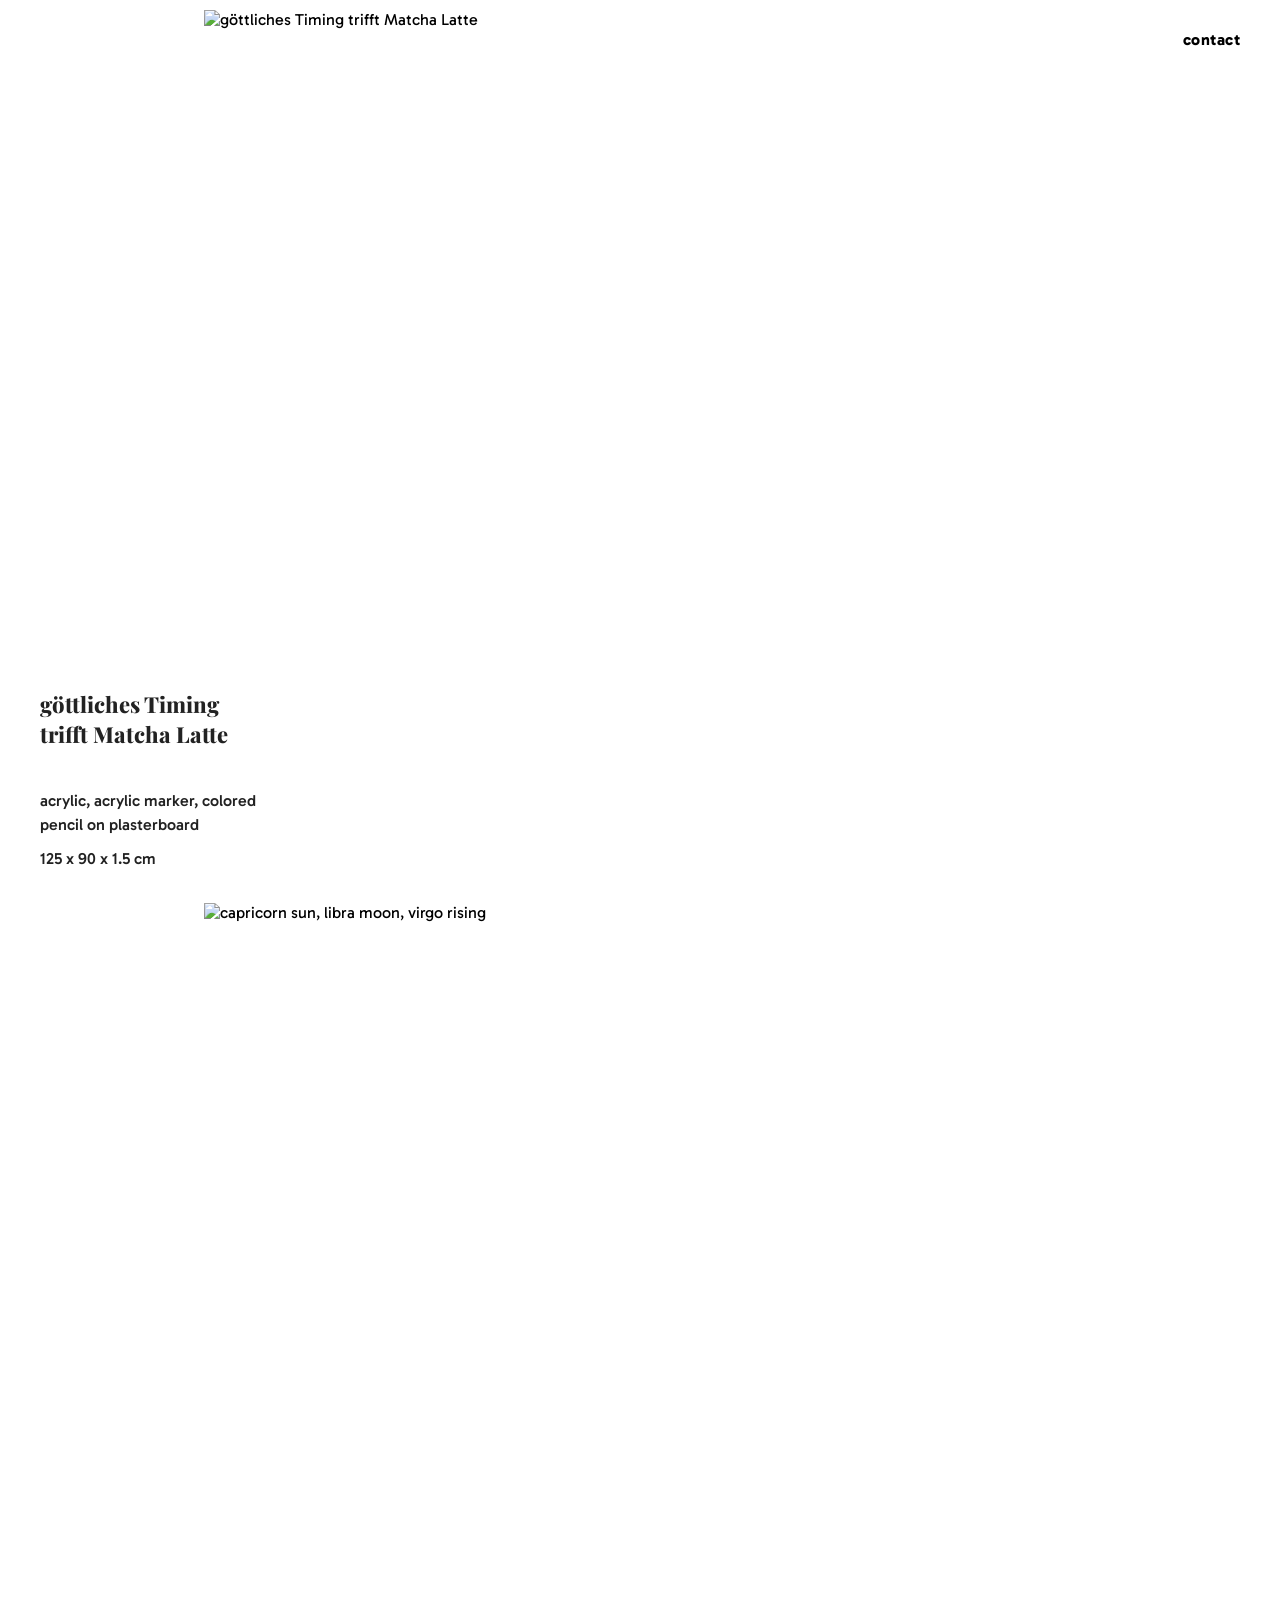
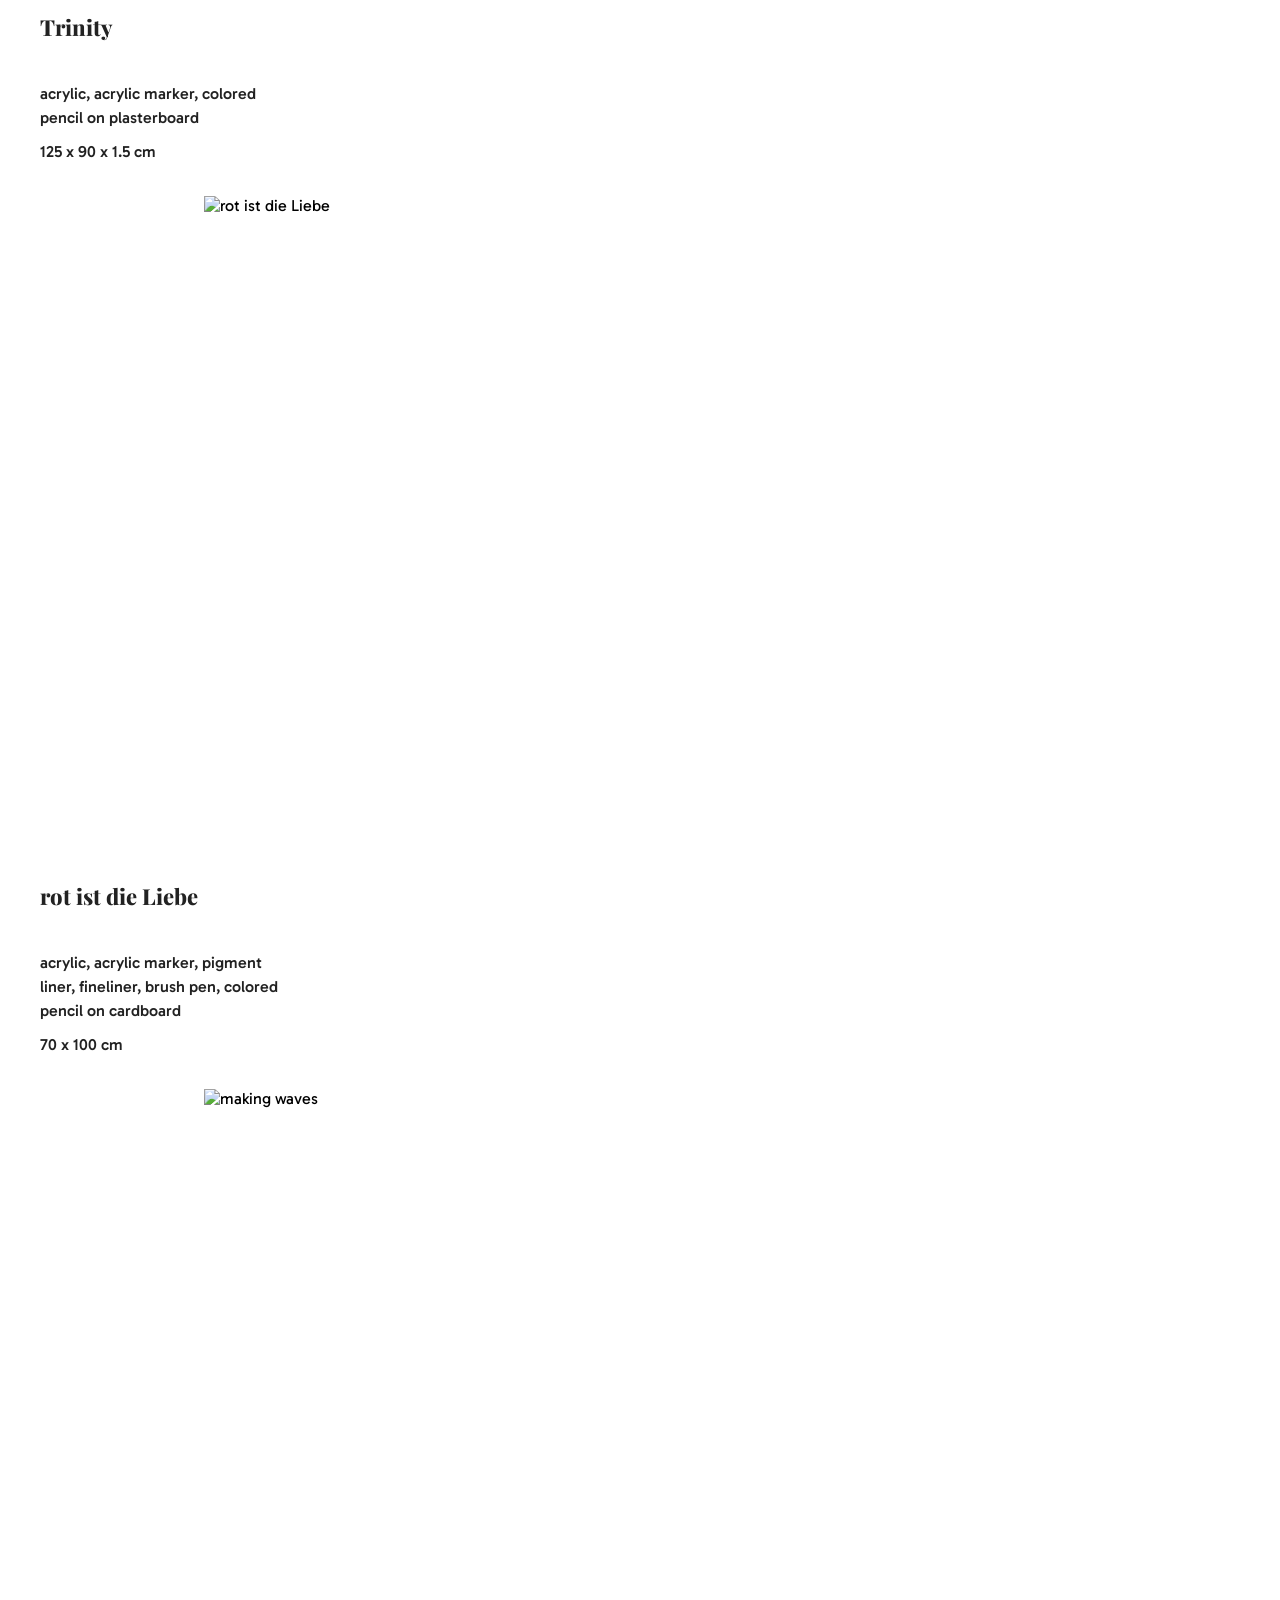
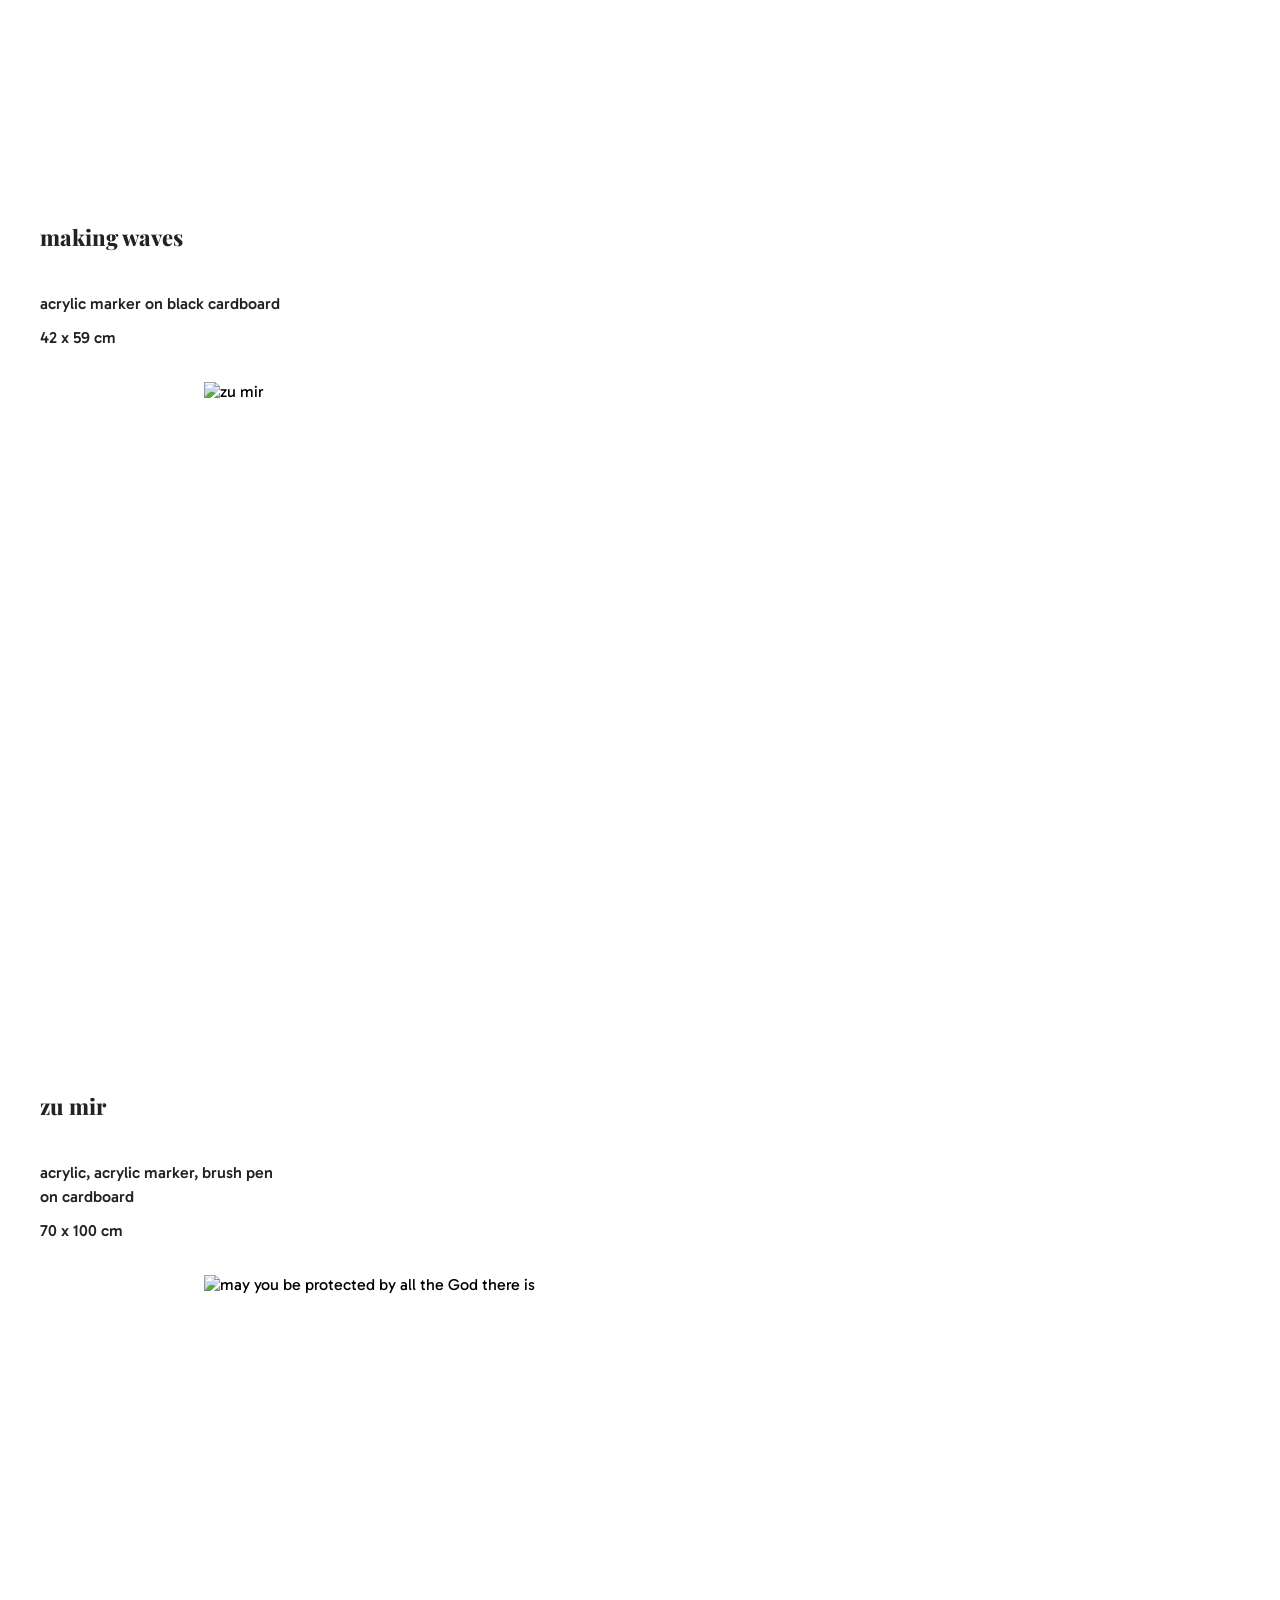
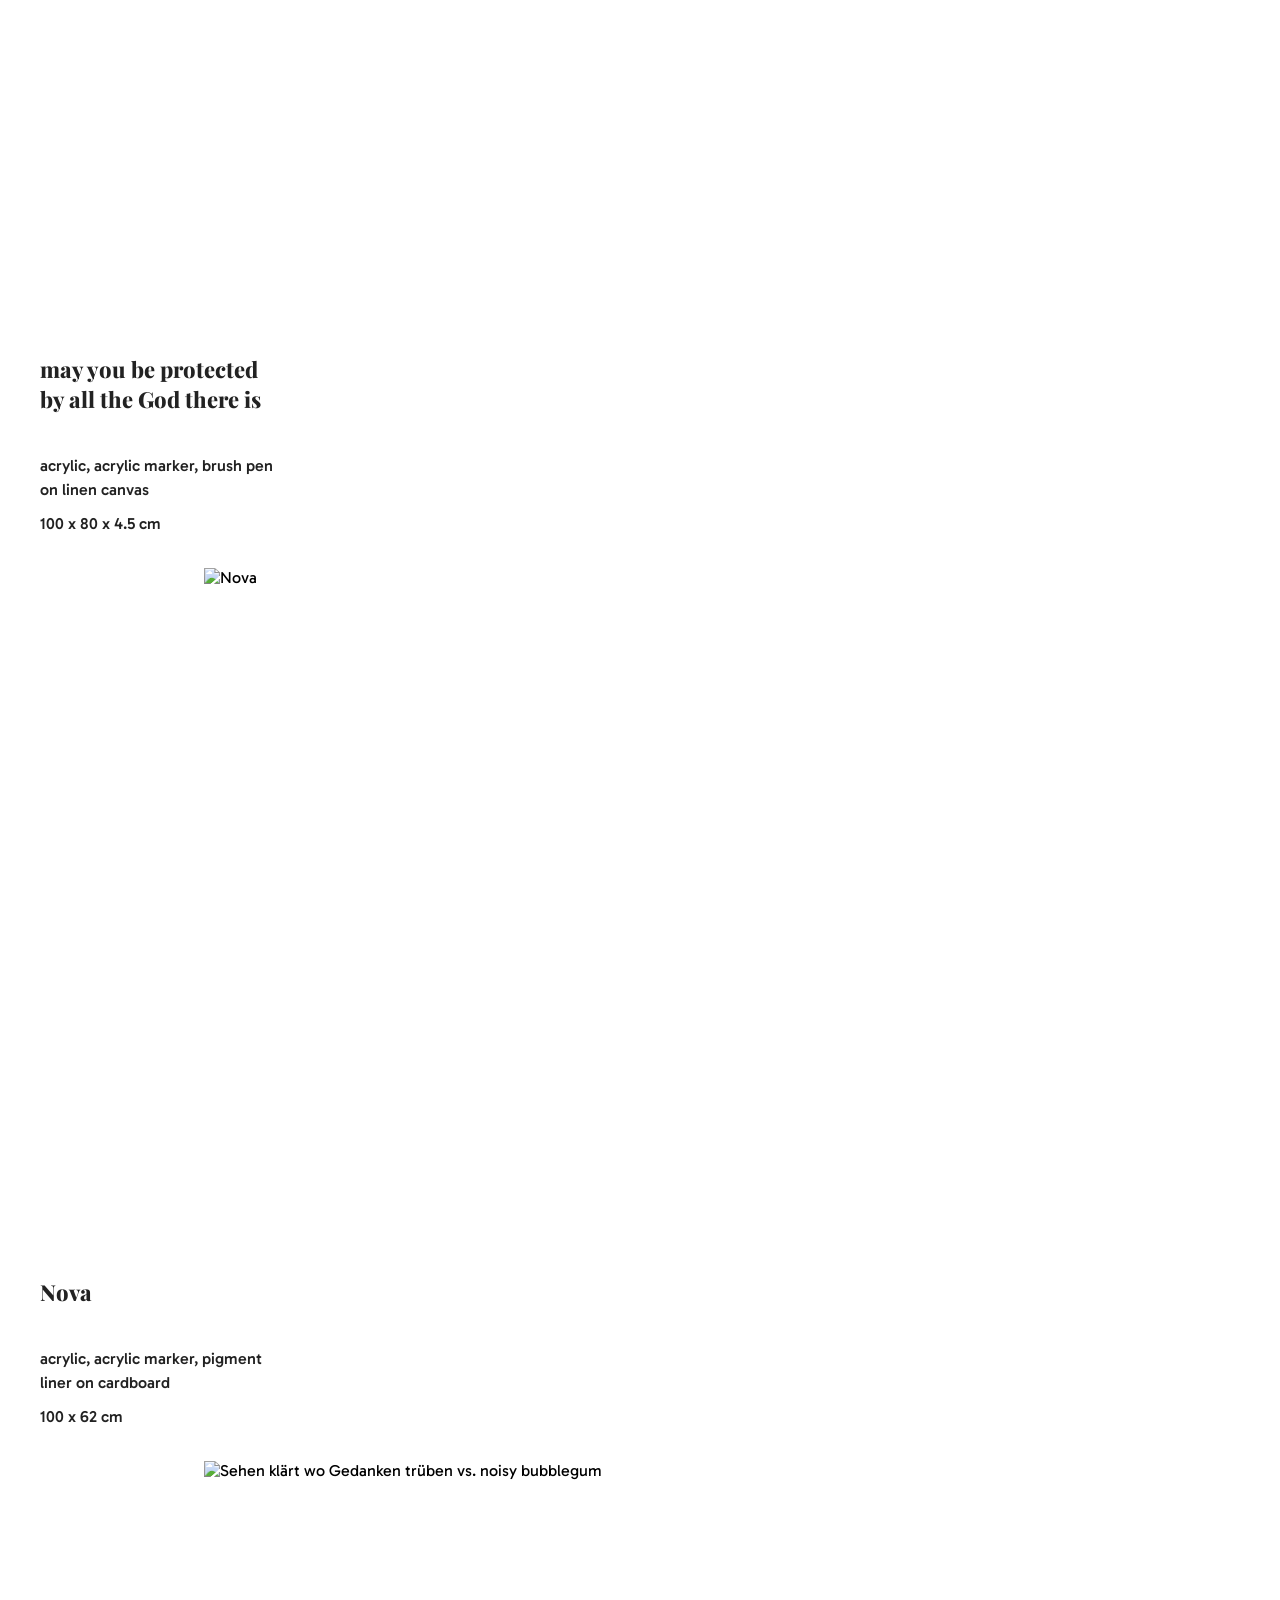
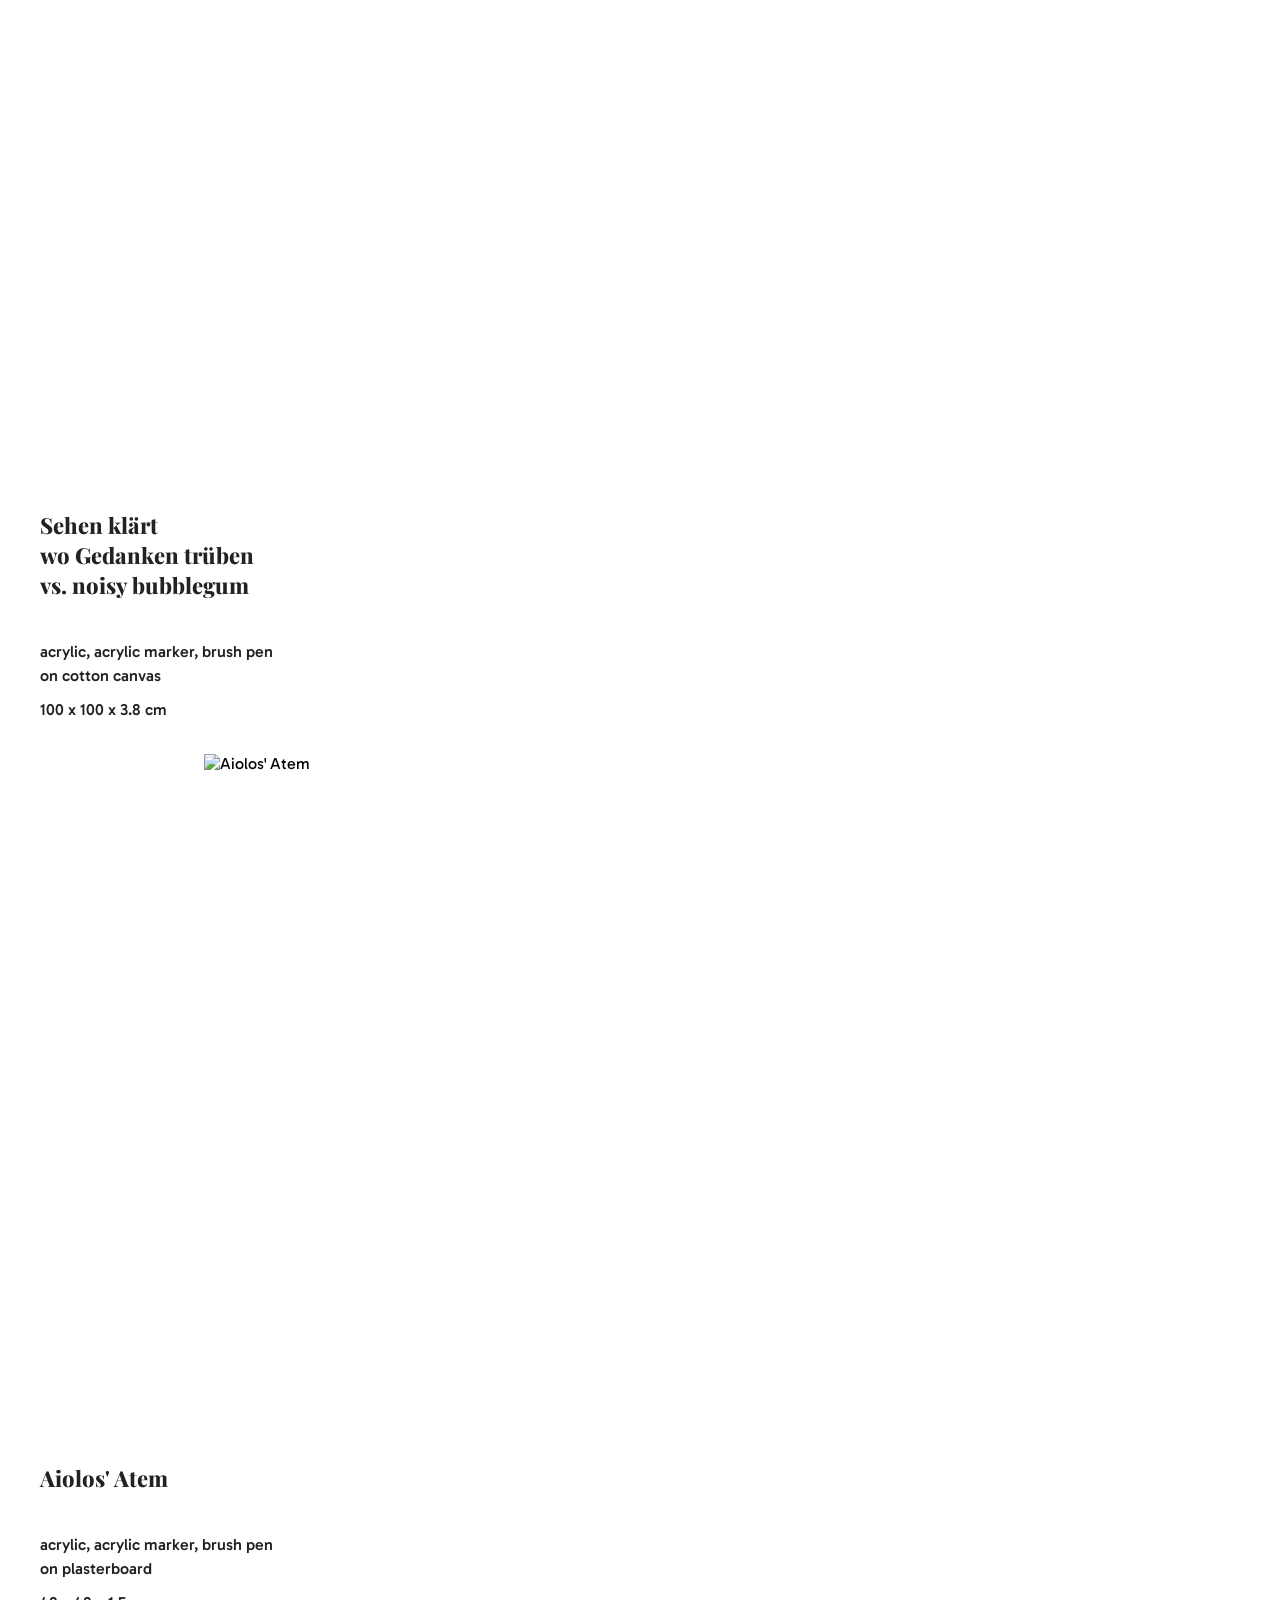
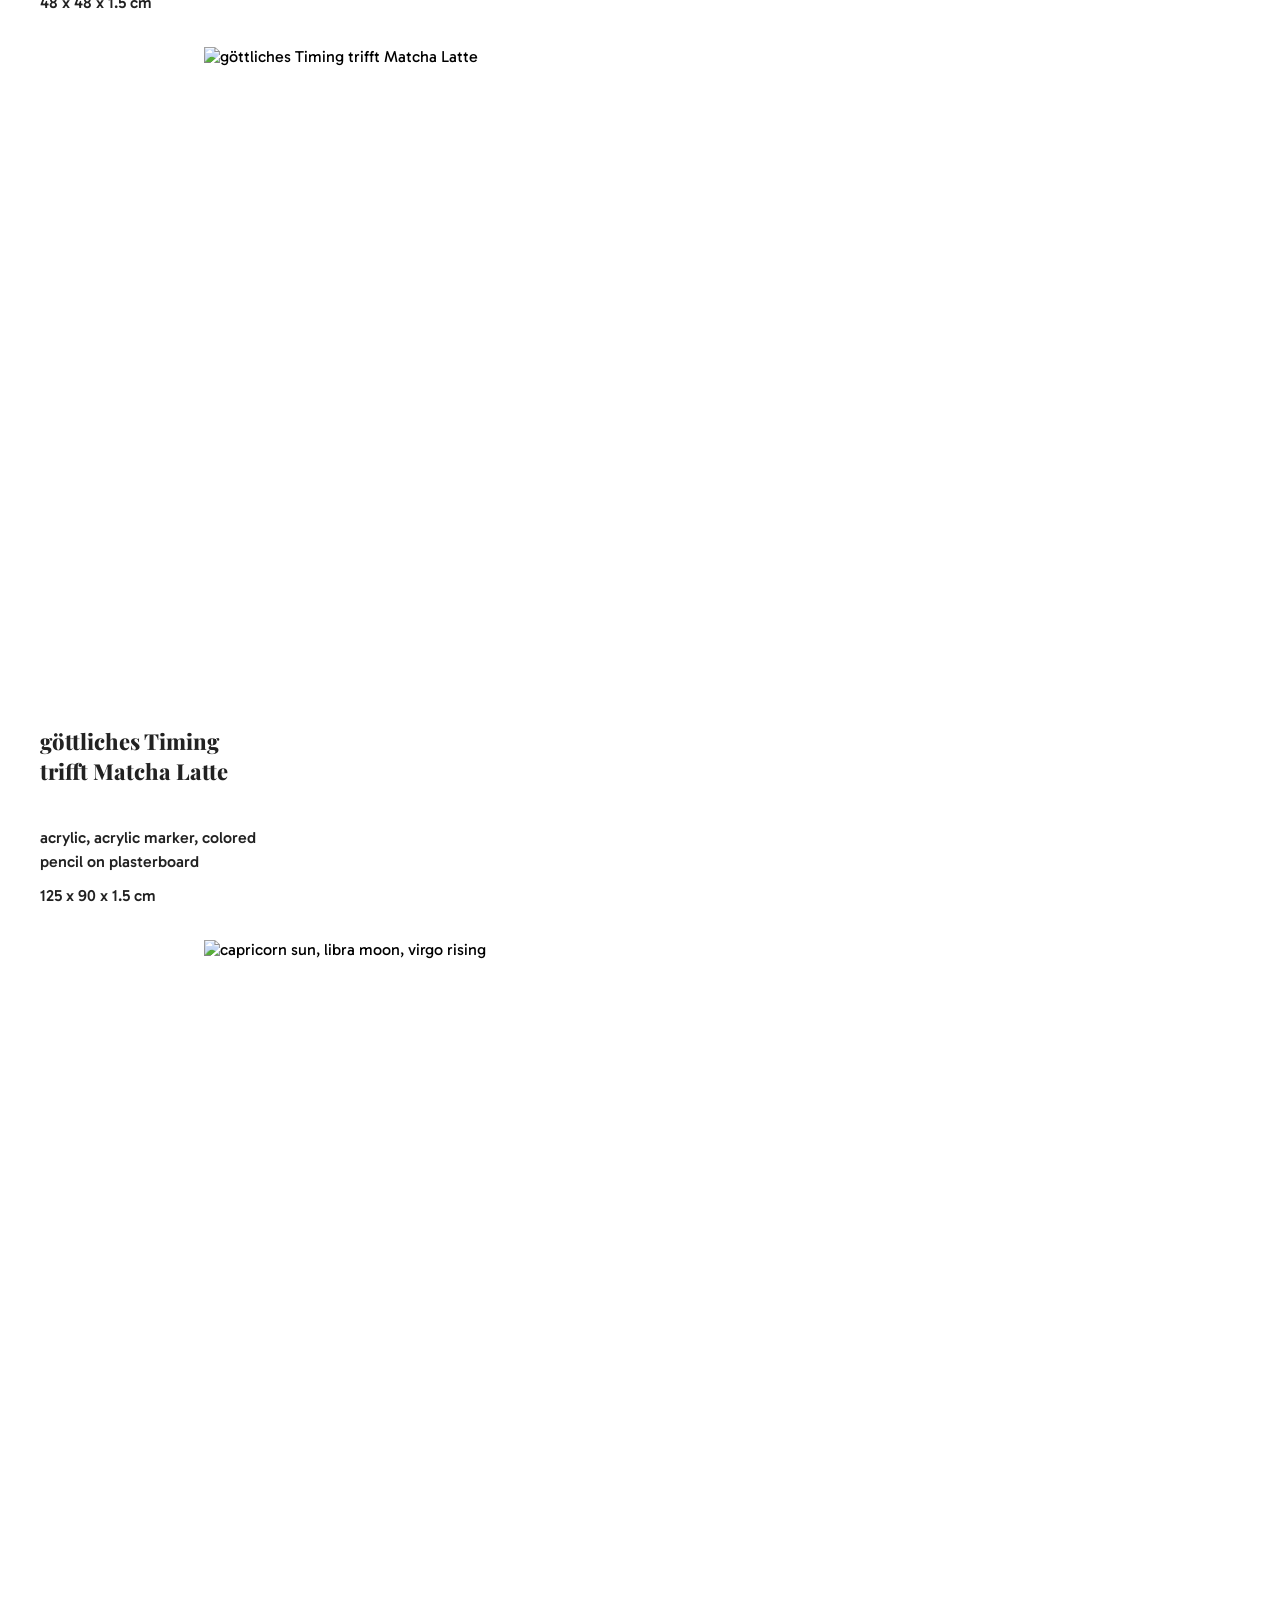
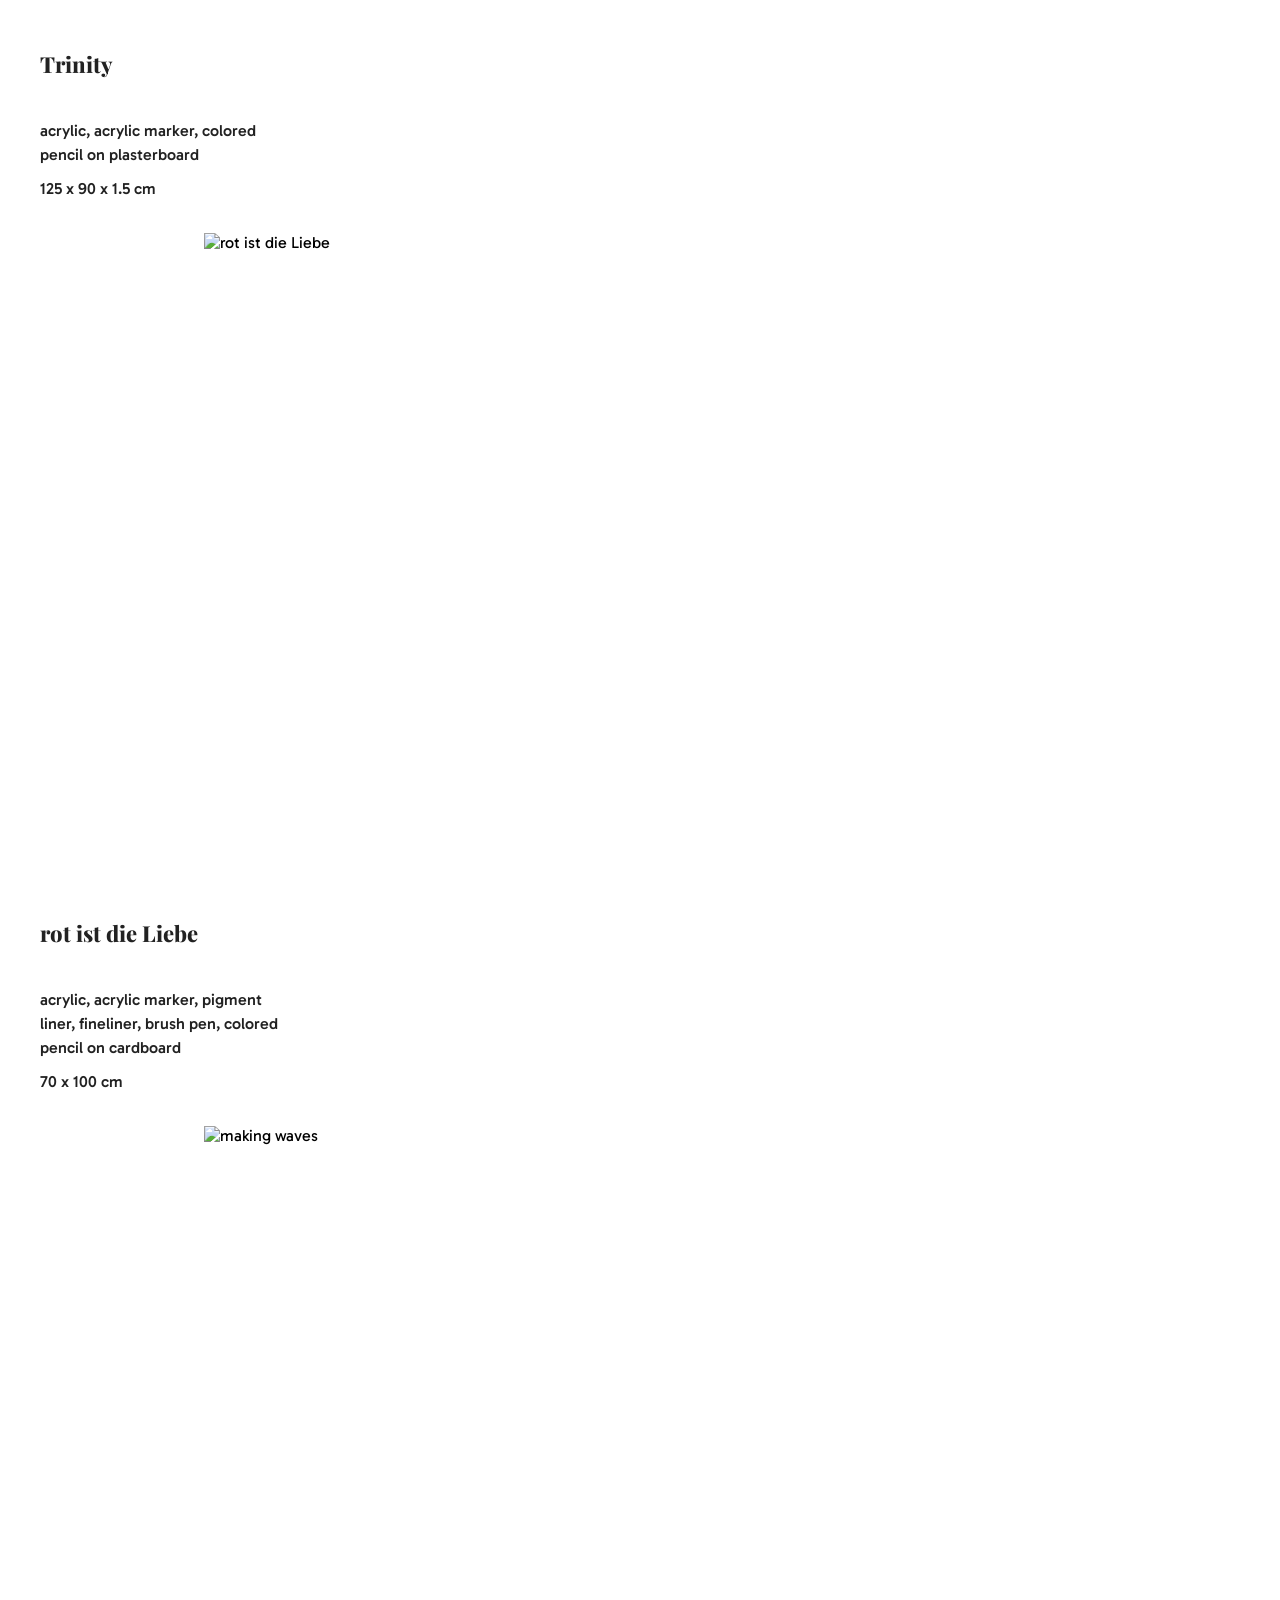
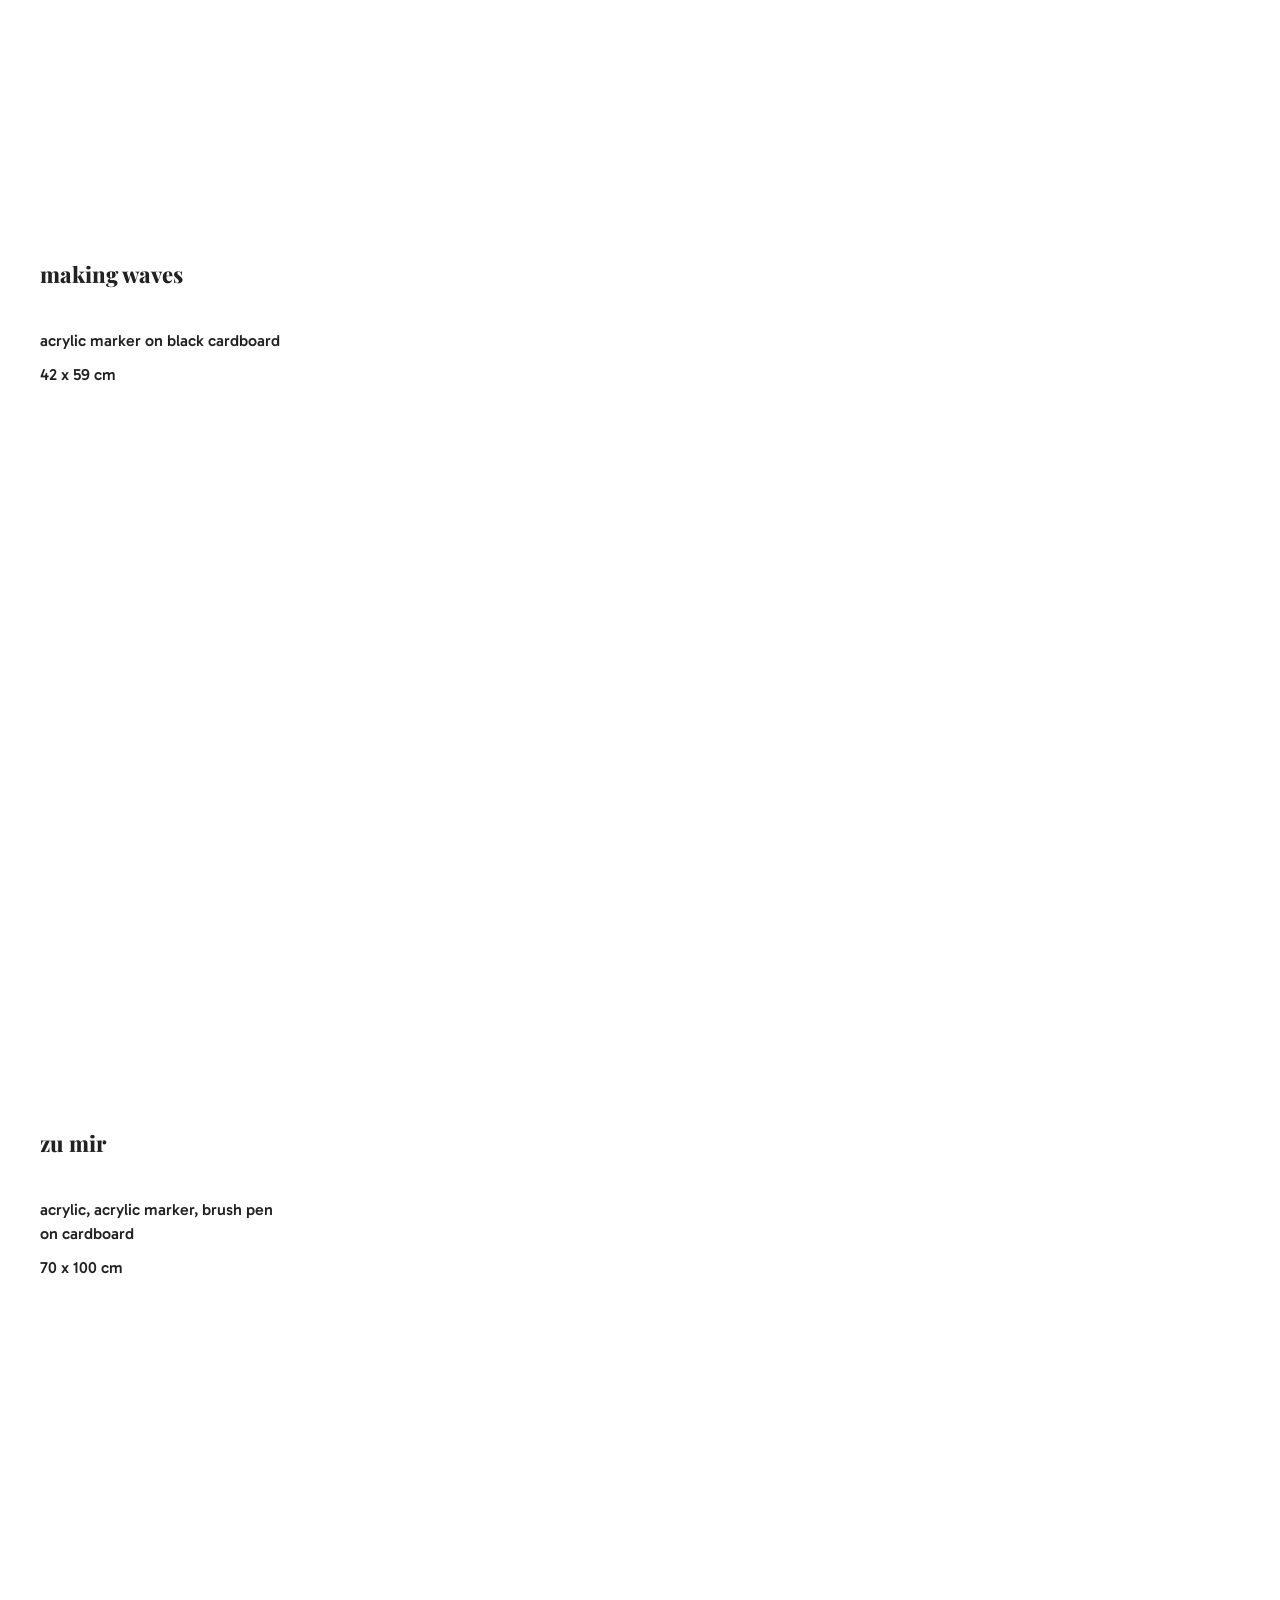
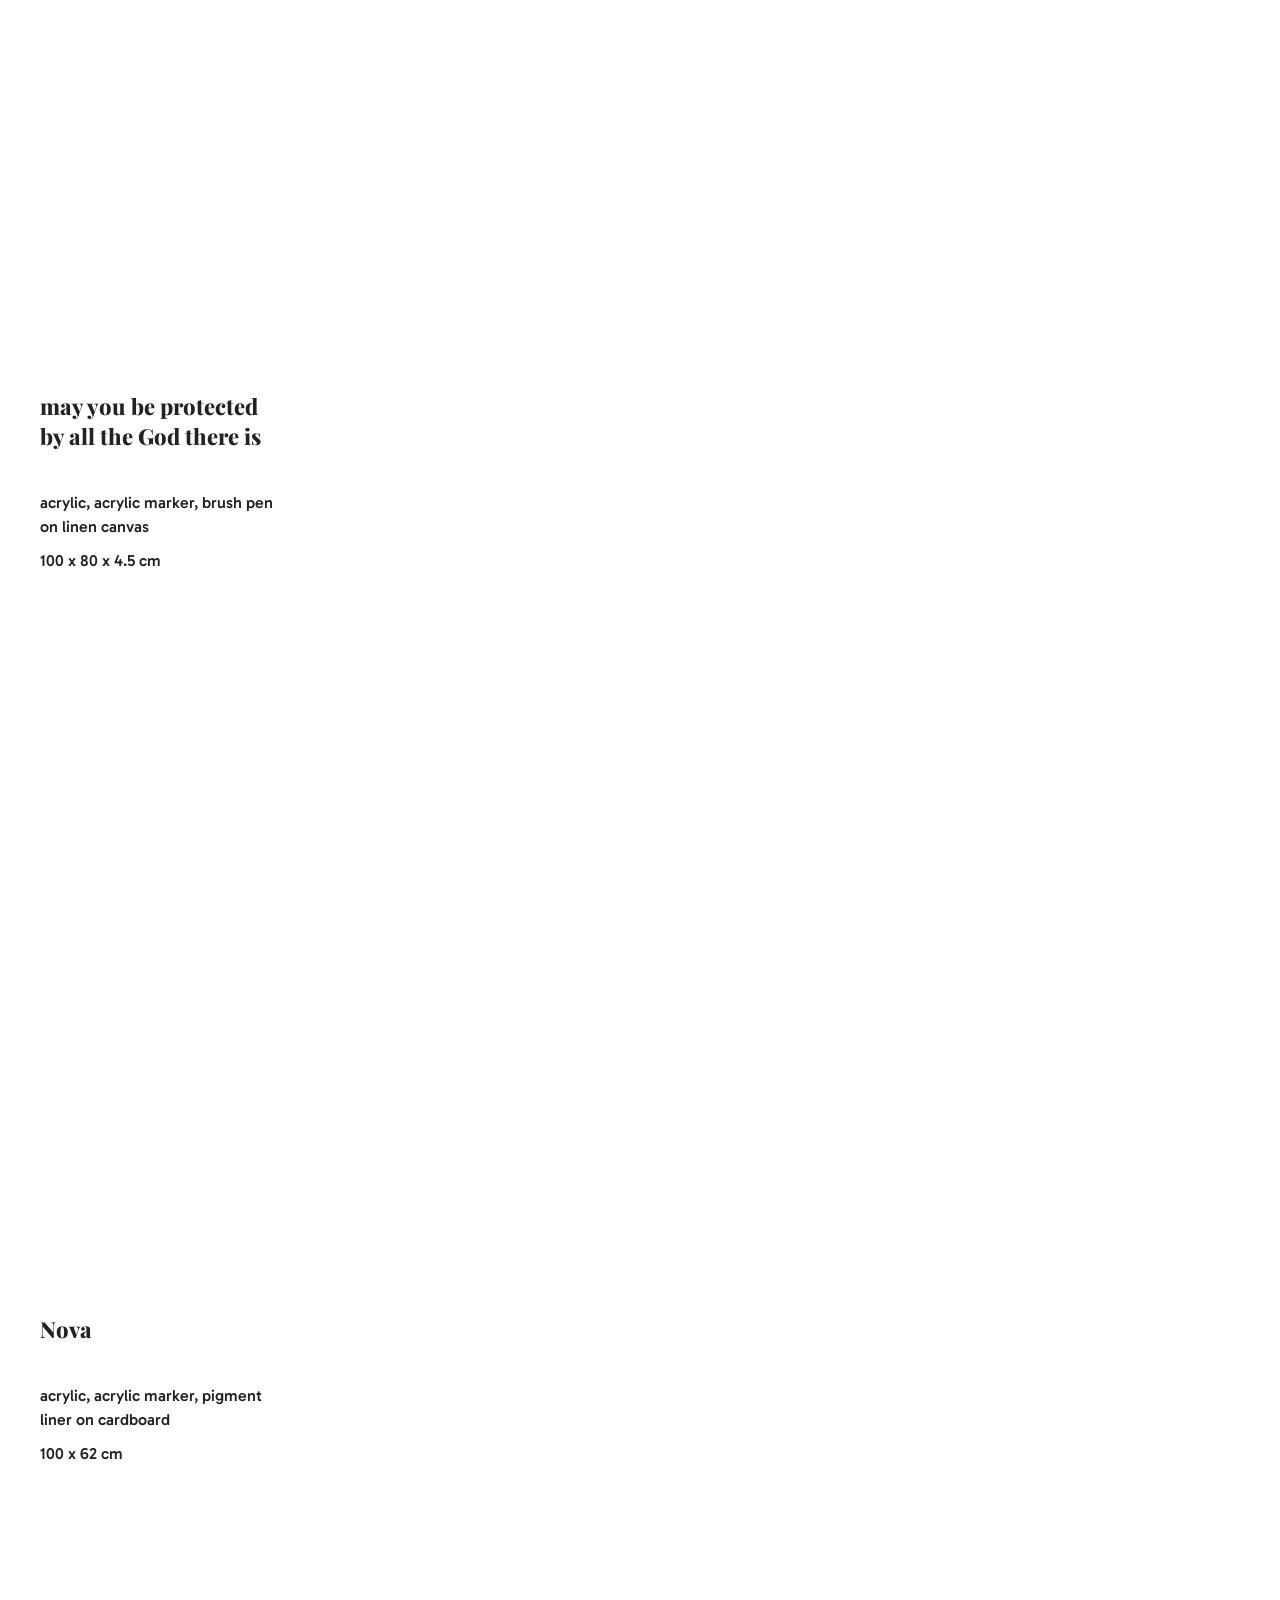
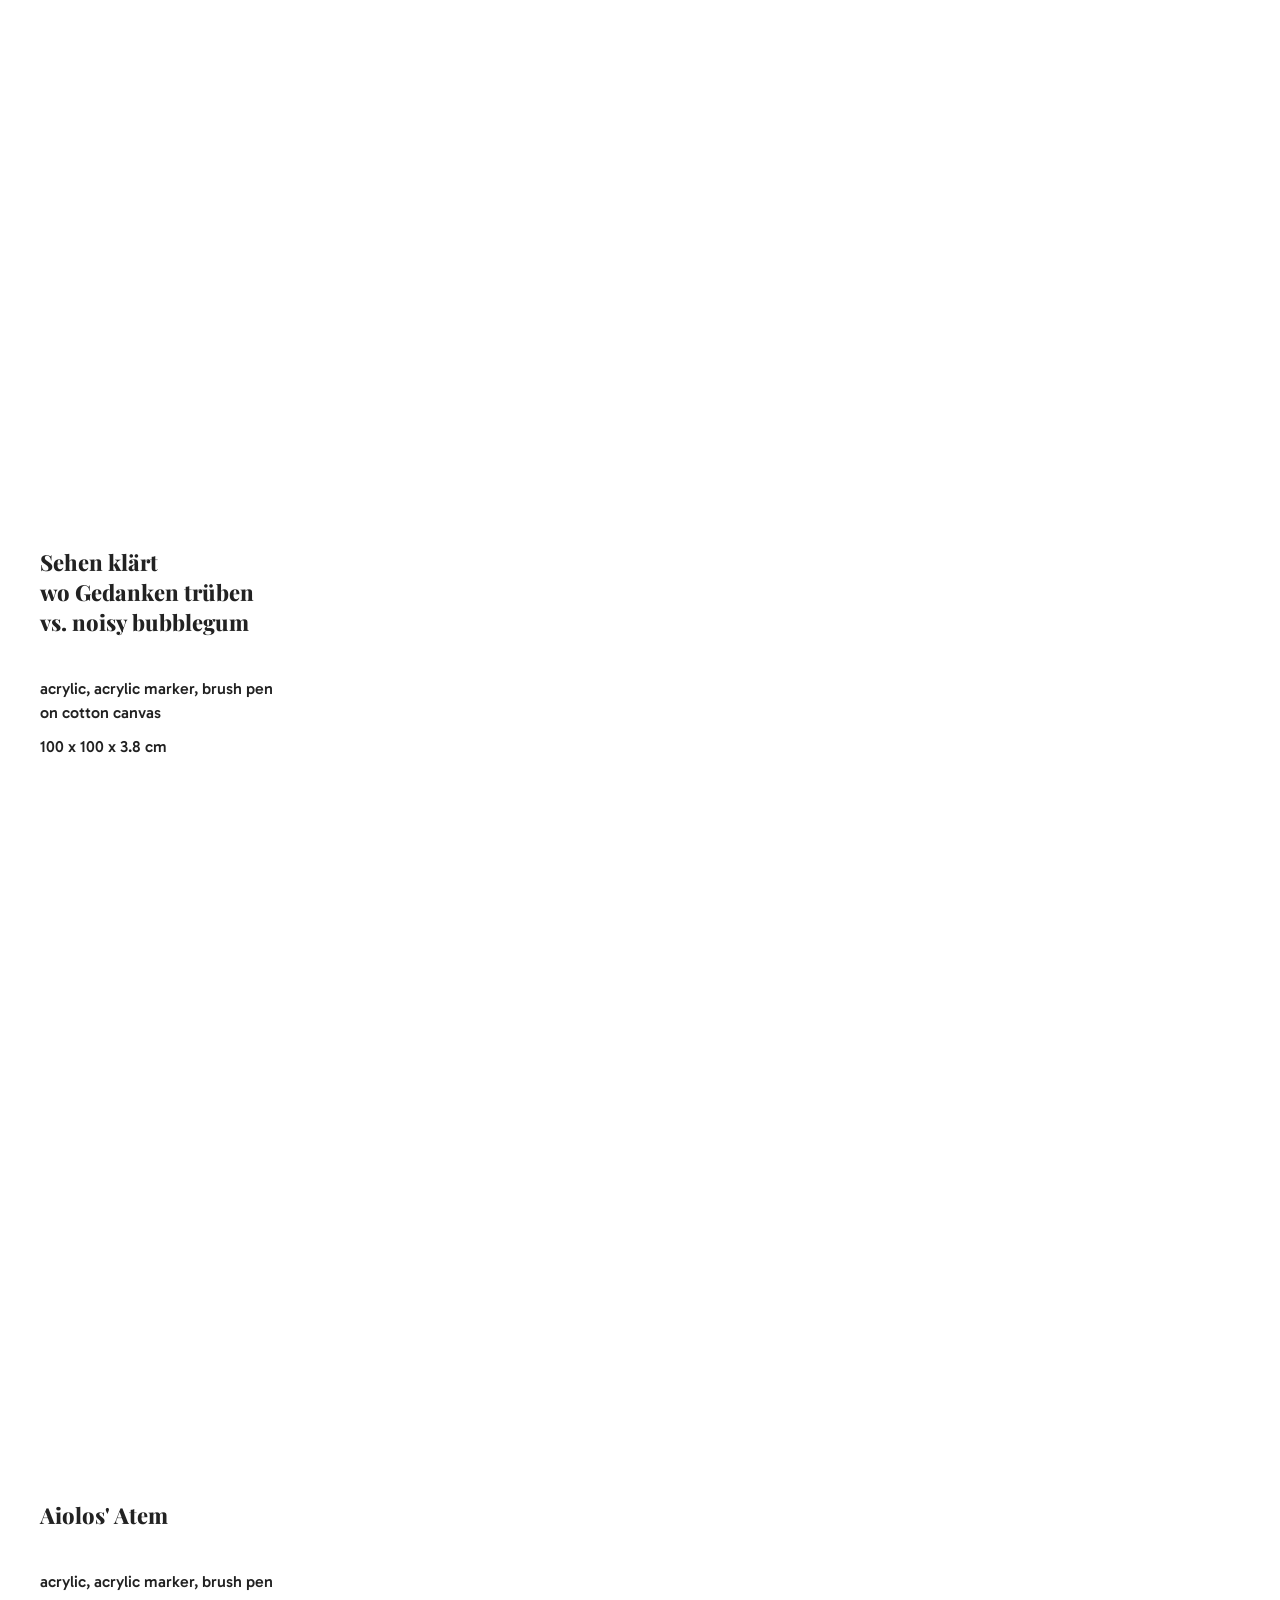
==== commit 61132ad0: "updated title of 2nd image" ====
--- a/index.html
+++ b/index.html
@@ -59,11 +59,11 @@
             <p>acrylic, acrylic marker, colored pencil <br class="mobile-material-break">on plasterboard</p>
             <p>125 x 90 x 1.5 cm</p>
         </div>
-        <img src="https://res.cloudinary.com/thuredqv/image/upload/f_auto,q_95,c_limit,w_1200/v1793361156/1._go%CC%88ttliches_Timing_trifft_Matcha_Latte.jpg"
-             srcset="https://res.cloudinary.com/thuredqv/image/upload/f_auto,q_95,c_limit,w_800/v1793361156/1._go%CC%88ttliches_Timing_trifft_Matcha_Latte.jpg 800w,
-                 https://res.cloudinary.com/thuredqv/image/upload/f_auto,q_95,c_limit,w_1200/v1793361156/1._go%CC%88ttliches_Timing_trifft_Matcha_Latte.jpg 1200w,
-                 https://res.cloudinary.com/thuredqv/image/upload/f_auto,q_95,c_limit,w_1600/v1793361156/1._go%CC%88ttliches_Timing_trifft_Matcha_Latte.jpg 1600w,
-                 https://res.cloudinary.com/thuredqv/image/upload/f_auto,q_95,c_limit,w_2000/v1793361156/1._go%CC%88ttliches_Timing_trifft_Matcha_Latte.jpg 2000w"
+        <img src="https://res.cloudinary.com/thuredqv/image/upload/c_limit,w_1200/e_sharpen:60/f_webp,q_85/v1793361156/1._go%CC%88ttliches_Timing_trifft_Matcha_Latte.jpg"
+             srcset="https://res.cloudinary.com/thuredqv/image/upload/c_limit,w_800/e_sharpen:60/f_webp,q_85/v1793361156/1._go%CC%88ttliches_Timing_trifft_Matcha_Latte.jpg 800w,
+                 https://res.cloudinary.com/thuredqv/image/upload/c_limit,w_1200/e_sharpen:60/f_webp,q_85/v1793361156/1._go%CC%88ttliches_Timing_trifft_Matcha_Latte.jpg 1200w,
+                 https://res.cloudinary.com/thuredqv/image/upload/c_limit,w_1600/e_sharpen:60/f_webp,q_85/v1793361156/1._go%CC%88ttliches_Timing_trifft_Matcha_Latte.jpg 1600w,
+                 https://res.cloudinary.com/thuredqv/image/upload/c_limit,w_2000/e_sharpen:60/f_webp,q_85/v1793361156/1._go%CC%88ttliches_Timing_trifft_Matcha_Latte.jpg 2000w"
              sizes="(max-width: 1100px) 100vw, 97vh"
              width="2000" height="2000"
              alt="göttliches Timing trifft Matcha Latte" loading="eager" fetchpriority="high" decoding="async">
@@ -72,15 +72,15 @@
     <!-- Artwork 2: capricorn sun, libra moon, virgo rising -->
     <a class="scroll-item">
         <div class="art-info" data-art="capricorn">
-            <h2>capricorn sun, <br> libra moon, <br> virgo rising</h2>
+            <h2>Trinity</h2>
             <p>acrylic, acrylic marker, colored pencil <br class="mobile-material-break">on plasterboard</p>
             <p>125 x 90 x 1.5 cm</p>
         </div>
-        <img src="https://res.cloudinary.com/thuredqv/image/upload/f_auto,q_95,c_limit,w_1200/v1793361155/2._capricorn_sun_libra_moon_virgo_rising.jpg"
-             srcset="https://res.cloudinary.com/thuredqv/image/upload/f_auto,q_95,c_limit,w_800/v1793361155/2._capricorn_sun_libra_moon_virgo_rising.jpg 800w,
-                 https://res.cloudinary.com/thuredqv/image/upload/f_auto,q_95,c_limit,w_1200/v1793361155/2._capricorn_sun_libra_moon_virgo_rising.jpg 1200w,
-                 https://res.cloudinary.com/thuredqv/image/upload/f_auto,q_95,c_limit,w_1600/v1793361155/2._capricorn_sun_libra_moon_virgo_rising.jpg 1600w,
-                 https://res.cloudinary.com/thuredqv/image/upload/f_auto,q_95,c_limit,w_2000/v1793361155/2._capricorn_sun_libra_moon_virgo_rising.jpg 2000w"
+        <img src="https://res.cloudinary.com/thuredqv/image/upload/c_limit,w_1200/e_sharpen:60/f_webp,q_85/v1793361155/2._capricorn_sun_libra_moon_virgo_rising.jpg"
+             srcset="https://res.cloudinary.com/thuredqv/image/upload/c_limit,w_800/e_sharpen:60/f_webp,q_85/v1793361155/2._capricorn_sun_libra_moon_virgo_rising.jpg 800w,
+                 https://res.cloudinary.com/thuredqv/image/upload/c_limit,w_1200/e_sharpen:60/f_webp,q_85/v1793361155/2._capricorn_sun_libra_moon_virgo_rising.jpg 1200w,
+                 https://res.cloudinary.com/thuredqv/image/upload/c_limit,w_1600/e_sharpen:60/f_webp,q_85/v1793361155/2._capricorn_sun_libra_moon_virgo_rising.jpg 1600w,
+                 https://res.cloudinary.com/thuredqv/image/upload/c_limit,w_2000/e_sharpen:60/f_webp,q_85/v1793361155/2._capricorn_sun_libra_moon_virgo_rising.jpg 2000w"
              sizes="(max-width: 1100px) 100vw, 97vh"
              width="2000" height="2000"
              alt="capricorn sun, libra moon, virgo rising" loading="lazy" decoding="async">
@@ -93,11 +93,11 @@
             <p>acrylic, acrylic marker, pigment liner, fineliner, brush pen, colored pencil <br class="mobile-material-break">on cardboard</p>
             <p>70 x 100 cm</p>
         </div>
-        <img src="https://res.cloudinary.com/thuredqv/image/upload/f_auto,q_95,c_limit,w_1200/v1793361244/3rd_-rot_ist_die_Liebe.jpg"
-             srcset="https://res.cloudinary.com/thuredqv/image/upload/f_auto,q_95,c_limit,w_800/v1793361244/3rd_-rot_ist_die_Liebe.jpg 800w,
-                 https://res.cloudinary.com/thuredqv/image/upload/f_auto,q_95,c_limit,w_1200/v1793361244/3rd_-rot_ist_die_Liebe.jpg 1200w,
-                 https://res.cloudinary.com/thuredqv/image/upload/f_auto,q_95,c_limit,w_1600/v1793361244/3rd_-rot_ist_die_Liebe.jpg 1600w,
-                 https://res.cloudinary.com/thuredqv/image/upload/f_auto,q_95,c_limit,w_2000/v1793361244/3rd_-rot_ist_die_Liebe.jpg 2000w"
+        <img src="https://res.cloudinary.com/thuredqv/image/upload/c_limit,w_1200/e_sharpen:60/f_webp,q_85/v1793361244/3rd_-rot_ist_die_Liebe.jpg"
+             srcset="https://res.cloudinary.com/thuredqv/image/upload/c_limit,w_800/e_sharpen:60/f_webp,q_85/v1793361244/3rd_-rot_ist_die_Liebe.jpg 800w,
+                 https://res.cloudinary.com/thuredqv/image/upload/c_limit,w_1200/e_sharpen:60/f_webp,q_85/v1793361244/3rd_-rot_ist_die_Liebe.jpg 1200w,
+                 https://res.cloudinary.com/thuredqv/image/upload/c_limit,w_1600/e_sharpen:60/f_webp,q_85/v1793361244/3rd_-rot_ist_die_Liebe.jpg 1600w,
+                 https://res.cloudinary.com/thuredqv/image/upload/c_limit,w_2000/e_sharpen:60/f_webp,q_85/v1793361244/3rd_-rot_ist_die_Liebe.jpg 2000w"
              sizes="(max-width: 1100px) 100vw, 97vh"
              width="2000" height="2000"
              alt="rot ist die Liebe" loading="lazy" decoding="async">
@@ -110,11 +110,11 @@
             <p>acrylic marker <br class="mobile-material-break">on black cardboard</p>
             <p>42 x 59 cm</p>
         </div>
-        <img src="https://res.cloudinary.com/thuredqv/image/upload/f_auto,q_95,c_limit,w_1200/v1793361155/4._making_waves.jpg"
-             srcset="https://res.cloudinary.com/thuredqv/image/upload/f_auto,q_95,c_limit,w_800/v1793361155/4._making_waves.jpg 800w,
-                 https://res.cloudinary.com/thuredqv/image/upload/f_auto,q_95,c_limit,w_1200/v1793361155/4._making_waves.jpg 1200w,
-                 https://res.cloudinary.com/thuredqv/image/upload/f_auto,q_95,c_limit,w_1600/v1793361155/4._making_waves.jpg 1600w,
-                 https://res.cloudinary.com/thuredqv/image/upload/f_auto,q_95,c_limit,w_2000/v1793361155/4._making_waves.jpg 2000w"
+        <img src="https://res.cloudinary.com/thuredqv/image/upload/c_limit,w_1200/e_sharpen:60/f_webp,q_85/v1793361155/4._making_waves.jpg"
+             srcset="https://res.cloudinary.com/thuredqv/image/upload/c_limit,w_800/e_sharpen:60/f_webp,q_85/v1793361155/4._making_waves.jpg 800w,
+                 https://res.cloudinary.com/thuredqv/image/upload/c_limit,w_1200/e_sharpen:60/f_webp,q_85/v1793361155/4._making_waves.jpg 1200w,
+                 https://res.cloudinary.com/thuredqv/image/upload/c_limit,w_1600/e_sharpen:60/f_webp,q_85/v1793361155/4._making_waves.jpg 1600w,
+                 https://res.cloudinary.com/thuredqv/image/upload/c_limit,w_2000/e_sharpen:60/f_webp,q_85/v1793361155/4._making_waves.jpg 2000w"
              sizes="(max-width: 1100px) 100vw, 97vh"
              width="2000" height="2000"
              alt="making waves" loading="lazy" decoding="async">
@@ -127,11 +127,11 @@
             <p>acrylic, acrylic marker, brush pen <br class="mobile-material-break">on cardboard</p>
             <p>70 x 100 cm</p>
         </div>
-        <img src="https://res.cloudinary.com/thuredqv/image/upload/f_auto,q_95,c_limit,w_1200/v1793361158/5._zu_mir.jpg"
-             srcset="https://res.cloudinary.com/thuredqv/image/upload/f_auto,q_95,c_limit,w_800/v1793361158/5._zu_mir.jpg 800w,
-                 https://res.cloudinary.com/thuredqv/image/upload/f_auto,q_95,c_limit,w_1200/v1793361158/5._zu_mir.jpg 1200w,
-                 https://res.cloudinary.com/thuredqv/image/upload/f_auto,q_95,c_limit,w_1600/v1793361158/5._zu_mir.jpg 1600w,
-                 https://res.cloudinary.com/thuredqv/image/upload/f_auto,q_95,c_limit,w_2000/v1793361158/5._zu_mir.jpg 2000w"
+        <img src="https://res.cloudinary.com/thuredqv/image/upload/c_limit,w_1200/e_sharpen:60/f_webp,q_85/v1793361158/5._zu_mir.jpg"
+             srcset="https://res.cloudinary.com/thuredqv/image/upload/c_limit,w_800/e_sharpen:60/f_webp,q_85/v1793361158/5._zu_mir.jpg 800w,
+                 https://res.cloudinary.com/thuredqv/image/upload/c_limit,w_1200/e_sharpen:60/f_webp,q_85/v1793361158/5._zu_mir.jpg 1200w,
+                 https://res.cloudinary.com/thuredqv/image/upload/c_limit,w_1600/e_sharpen:60/f_webp,q_85/v1793361158/5._zu_mir.jpg 1600w,
+                 https://res.cloudinary.com/thuredqv/image/upload/c_limit,w_2000/e_sharpen:60/f_webp,q_85/v1793361158/5._zu_mir.jpg 2000w"
              sizes="(max-width: 1100px) 100vw, 97vh"
              width="2000" height="2000"
              alt="zu mir" loading="lazy" decoding="async">
@@ -144,11 +144,11 @@
             <p>acrylic, acrylic marker, brush pen <br class="mobile-material-break">on linen canvas</p>
             <p>100 x 80 x 4.5 cm</p>
         </div>
-        <img src="https://res.cloudinary.com/thuredqv/image/upload/f_auto,q_95,c_limit,w_1200/v1793361156/6._may_you_be_protected_by_all_the_God_there_is.jpg"
-             srcset="https://res.cloudinary.com/thuredqv/image/upload/f_auto,q_95,c_limit,w_800/v1793361156/6._may_you_be_protected_by_all_the_God_there_is.jpg 800w,
-                 https://res.cloudinary.com/thuredqv/image/upload/f_auto,q_95,c_limit,w_1200/v1793361156/6._may_you_be_protected_by_all_the_God_there_is.jpg 1200w,
-                 https://res.cloudinary.com/thuredqv/image/upload/f_auto,q_95,c_limit,w_1600/v1793361156/6._may_you_be_protected_by_all_the_God_there_is.jpg 1600w,
-                 https://res.cloudinary.com/thuredqv/image/upload/f_auto,q_95,c_limit,w_2000/v1793361156/6._may_you_be_protected_by_all_the_God_there_is.jpg 2000w"
+        <img src="https://res.cloudinary.com/thuredqv/image/upload/c_limit,w_1200/e_sharpen:60/f_webp,q_85/v1793361156/6._may_you_be_protected_by_all_the_God_there_is.jpg"
+             srcset="https://res.cloudinary.com/thuredqv/image/upload/c_limit,w_800/e_sharpen:60/f_webp,q_85/v1793361156/6._may_you_be_protected_by_all_the_God_there_is.jpg 800w,
+                 https://res.cloudinary.com/thuredqv/image/upload/c_limit,w_1200/e_sharpen:60/f_webp,q_85/v1793361156/6._may_you_be_protected_by_all_the_God_there_is.jpg 1200w,
+                 https://res.cloudinary.com/thuredqv/image/upload/c_limit,w_1600/e_sharpen:60/f_webp,q_85/v1793361156/6._may_you_be_protected_by_all_the_God_there_is.jpg 1600w,
+                 https://res.cloudinary.com/thuredqv/image/upload/c_limit,w_2000/e_sharpen:60/f_webp,q_85/v1793361156/6._may_you_be_protected_by_all_the_God_there_is.jpg 2000w"
              sizes="(max-width: 1100px) 100vw, 97vh"
              width="2000" height="2000"
              alt="may you be protected by all the God there is" loading="lazy" decoding="async">
@@ -161,11 +161,11 @@
             <p>acrylic, acrylic marker, pigment liner <br class="mobile-material-break">on cardboard</p>
             <p>100 x 62 cm</p>
         </div>
-        <img src="https://res.cloudinary.com/thuredqv/image/upload/f_auto,q_95,c_limit,w_1200/v1793361154/7._Nova.jpg"
-             srcset="https://res.cloudinary.com/thuredqv/image/upload/f_auto,q_95,c_limit,w_800/v1793361154/7._Nova.jpg 800w,
-                 https://res.cloudinary.com/thuredqv/image/upload/f_auto,q_95,c_limit,w_1200/v1793361154/7._Nova.jpg 1200w,
-                 https://res.cloudinary.com/thuredqv/image/upload/f_auto,q_95,c_limit,w_1600/v1793361154/7._Nova.jpg 1600w,
-                 https://res.cloudinary.com/thuredqv/image/upload/f_auto,q_95,c_limit,w_2000/v1793361154/7._Nova.jpg 2000w"
+        <img src="https://res.cloudinary.com/thuredqv/image/upload/c_limit,w_1200/e_sharpen:60/f_webp,q_85/v1793361154/7._Nova.jpg"
+             srcset="https://res.cloudinary.com/thuredqv/image/upload/c_limit,w_800/e_sharpen:60/f_webp,q_85/v1793361154/7._Nova.jpg 800w,
+                 https://res.cloudinary.com/thuredqv/image/upload/c_limit,w_1200/e_sharpen:60/f_webp,q_85/v1793361154/7._Nova.jpg 1200w,
+                 https://res.cloudinary.com/thuredqv/image/upload/c_limit,w_1600/e_sharpen:60/f_webp,q_85/v1793361154/7._Nova.jpg 1600w,
+                 https://res.cloudinary.com/thuredqv/image/upload/c_limit,w_2000/e_sharpen:60/f_webp,q_85/v1793361154/7._Nova.jpg 2000w"
              sizes="(max-width: 1100px) 100vw, 97vh"
              width="2000" height="2000"
              alt="Nova" loading="lazy" decoding="async">
@@ -184,11 +184,11 @@
             <p>acrylic, acrylic marker, brush pen <br class="mobile-material-break">on cotton canvas</p>
             <p>100 x 100 x 3.8 cm</p>
         </div>
-        <img src="https://res.cloudinary.com/thuredqv/image/upload/f_auto,q_95,c_limit,w_1200/v1793361155/8._Sehen_kla%CC%88rt_wo_Gedanken_tru%CC%88ben_vs._noisy_bubblegum.jpg"
-             srcset="https://res.cloudinary.com/thuredqv/image/upload/f_auto,q_95,c_limit,w_800/v1793361155/8._Sehen_kla%CC%88rt_wo_Gedanken_tru%CC%88ben_vs._noisy_bubblegum.jpg 800w,
-                 https://res.cloudinary.com/thuredqv/image/upload/f_auto,q_95,c_limit,w_1200/v1793361155/8._Sehen_kla%CC%88rt_wo_Gedanken_tru%CC%88ben_vs._noisy_bubblegum.jpg 1200w,
-                 https://res.cloudinary.com/thuredqv/image/upload/f_auto,q_95,c_limit,w_1600/v1793361155/8._Sehen_kla%CC%88rt_wo_Gedanken_tru%CC%88ben_vs._noisy_bubblegum.jpg 1600w,
-                 https://res.cloudinary.com/thuredqv/image/upload/f_auto,q_95,c_limit,w_2000/v1793361155/8._Sehen_kla%CC%88rt_wo_Gedanken_tru%CC%88ben_vs._noisy_bubblegum.jpg 2000w"
+        <img src="https://res.cloudinary.com/thuredqv/image/upload/c_limit,w_1200/e_sharpen:60/f_webp,q_85/v1793361155/8._Sehen_kla%CC%88rt_wo_Gedanken_tru%CC%88ben_vs._noisy_bubblegum.jpg"
+             srcset="https://res.cloudinary.com/thuredqv/image/upload/c_limit,w_800/e_sharpen:60/f_webp,q_85/v1793361155/8._Sehen_kla%CC%88rt_wo_Gedanken_tru%CC%88ben_vs._noisy_bubblegum.jpg 800w,
+                 https://res.cloudinary.com/thuredqv/image/upload/c_limit,w_1200/e_sharpen:60/f_webp,q_85/v1793361155/8._Sehen_kla%CC%88rt_wo_Gedanken_tru%CC%88ben_vs._noisy_bubblegum.jpg 1200w,
+                 https://res.cloudinary.com/thuredqv/image/upload/c_limit,w_1600/e_sharpen:60/f_webp,q_85/v1793361155/8._Sehen_kla%CC%88rt_wo_Gedanken_tru%CC%88ben_vs._noisy_bubblegum.jpg 1600w,
+                 https://res.cloudinary.com/thuredqv/image/upload/c_limit,w_2000/e_sharpen:60/f_webp,q_85/v1793361155/8._Sehen_kla%CC%88rt_wo_Gedanken_tru%CC%88ben_vs._noisy_bubblegum.jpg 2000w"
              sizes="(max-width: 1100px) 100vw, 97vh"
              width="2000" height="2000"
              alt="Sehen klärt wo Gedanken trüben vs. noisy bubblegum" loading="lazy" decoding="async">
@@ -201,11 +201,11 @@
             <p>acrylic, acrylic marker, brush pen <br class="mobile-material-break">on plasterboard</p>
             <p>48 x 48 x 1.5 cm</p>
         </div>
-        <img src="https://res.cloudinary.com/thuredqv/image/upload/f_auto,q_95,c_limit,w_1200/v1793361155/9._Aiolos_Atem.jpg"
-             srcset="https://res.cloudinary.com/thuredqv/image/upload/f_auto,q_95,c_limit,w_800/v1793361155/9._Aiolos_Atem.jpg 800w,
-                 https://res.cloudinary.com/thuredqv/image/upload/f_auto,q_95,c_limit,w_1200/v1793361155/9._Aiolos_Atem.jpg 1200w,
-                 https://res.cloudinary.com/thuredqv/image/upload/f_auto,q_95,c_limit,w_1600/v1793361155/9._Aiolos_Atem.jpg 1600w,
-                 https://res.cloudinary.com/thuredqv/image/upload/f_auto,q_95,c_limit,w_2000/v1793361155/9._Aiolos_Atem.jpg 2000w"
+        <img src="https://res.cloudinary.com/thuredqv/image/upload/c_limit,w_1200/e_sharpen:60/f_webp,q_85/v1793361155/9._Aiolos_Atem.jpg"
+             srcset="https://res.cloudinary.com/thuredqv/image/upload/c_limit,w_800/e_sharpen:60/f_webp,q_85/v1793361155/9._Aiolos_Atem.jpg 800w,
+                 https://res.cloudinary.com/thuredqv/image/upload/c_limit,w_1200/e_sharpen:60/f_webp,q_85/v1793361155/9._Aiolos_Atem.jpg 1200w,
+                 https://res.cloudinary.com/thuredqv/image/upload/c_limit,w_1600/e_sharpen:60/f_webp,q_85/v1793361155/9._Aiolos_Atem.jpg 1600w,
+                 https://res.cloudinary.com/thuredqv/image/upload/c_limit,w_2000/e_sharpen:60/f_webp,q_85/v1793361155/9._Aiolos_Atem.jpg 2000w"
              sizes="(max-width: 1100px) 100vw, 97vh"
              width="2000" height="2000"
              alt="Aiolos' Atem" loading="lazy" decoding="async">
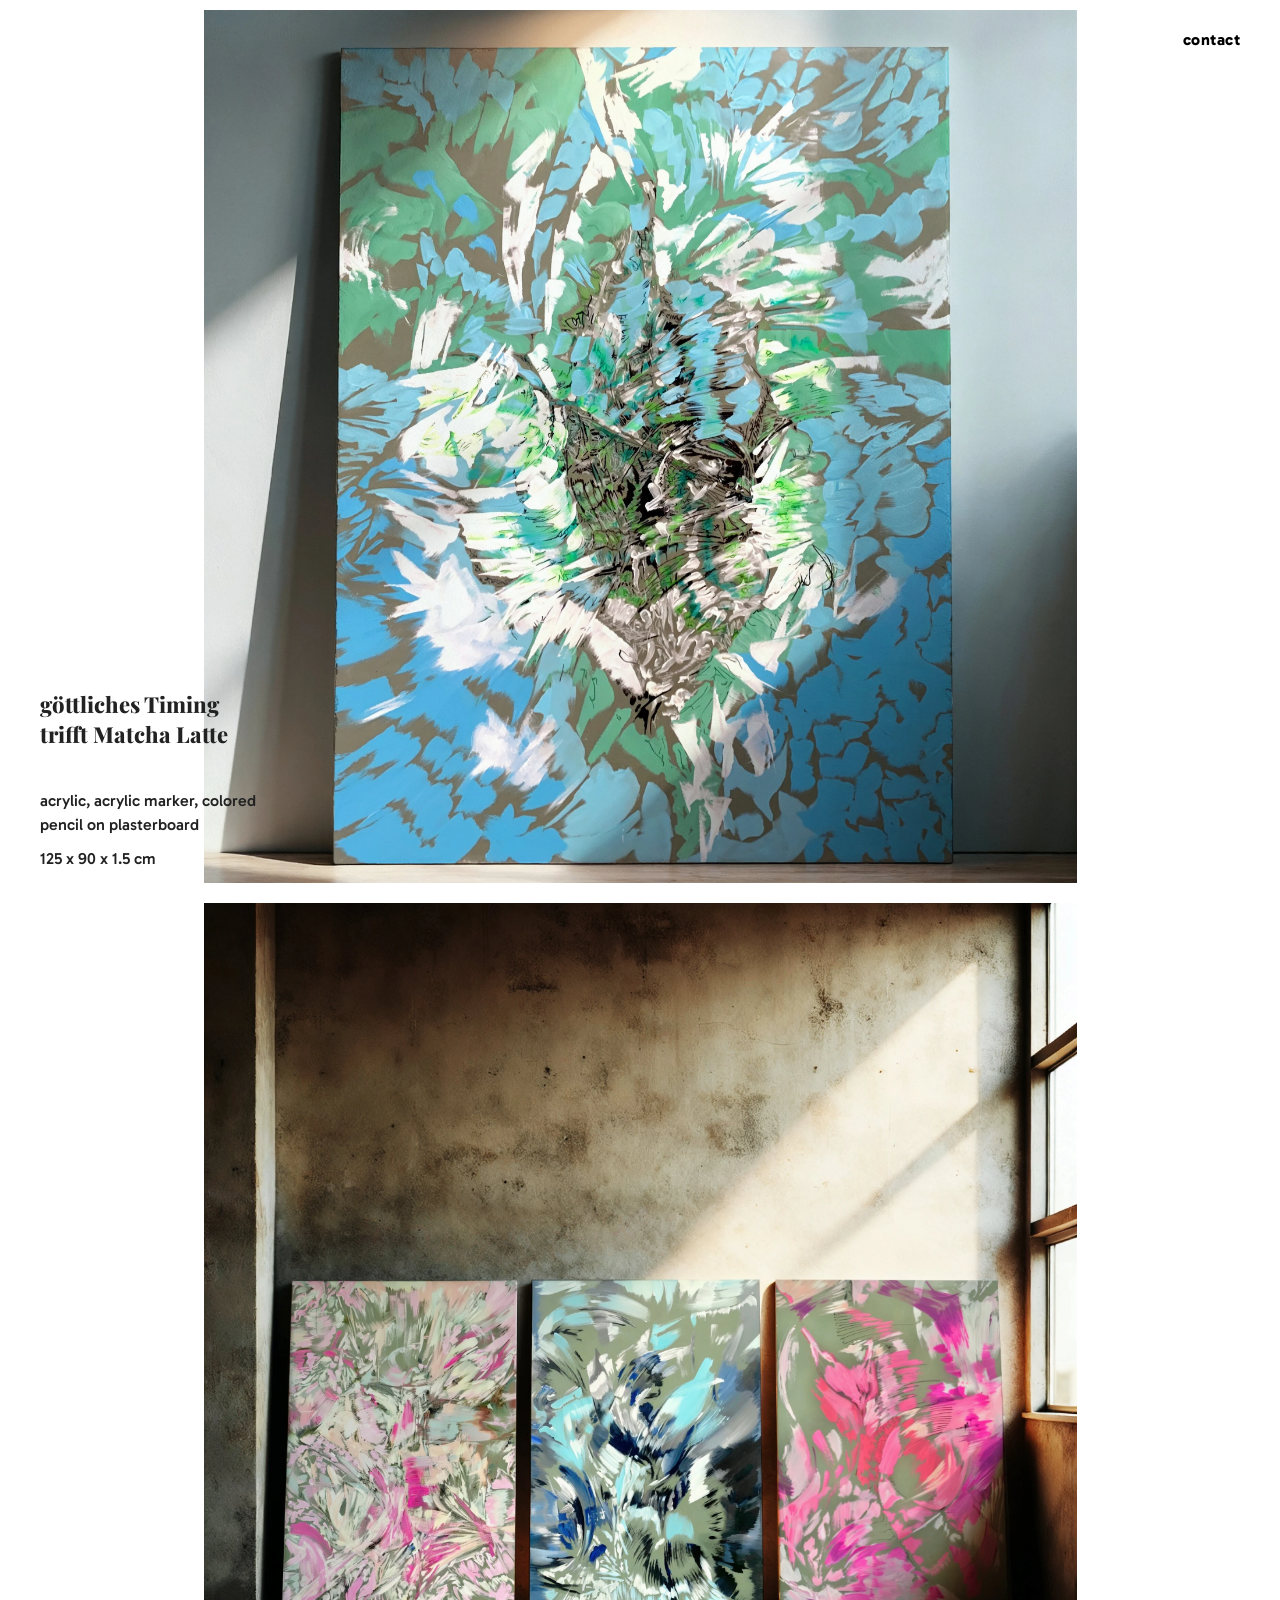
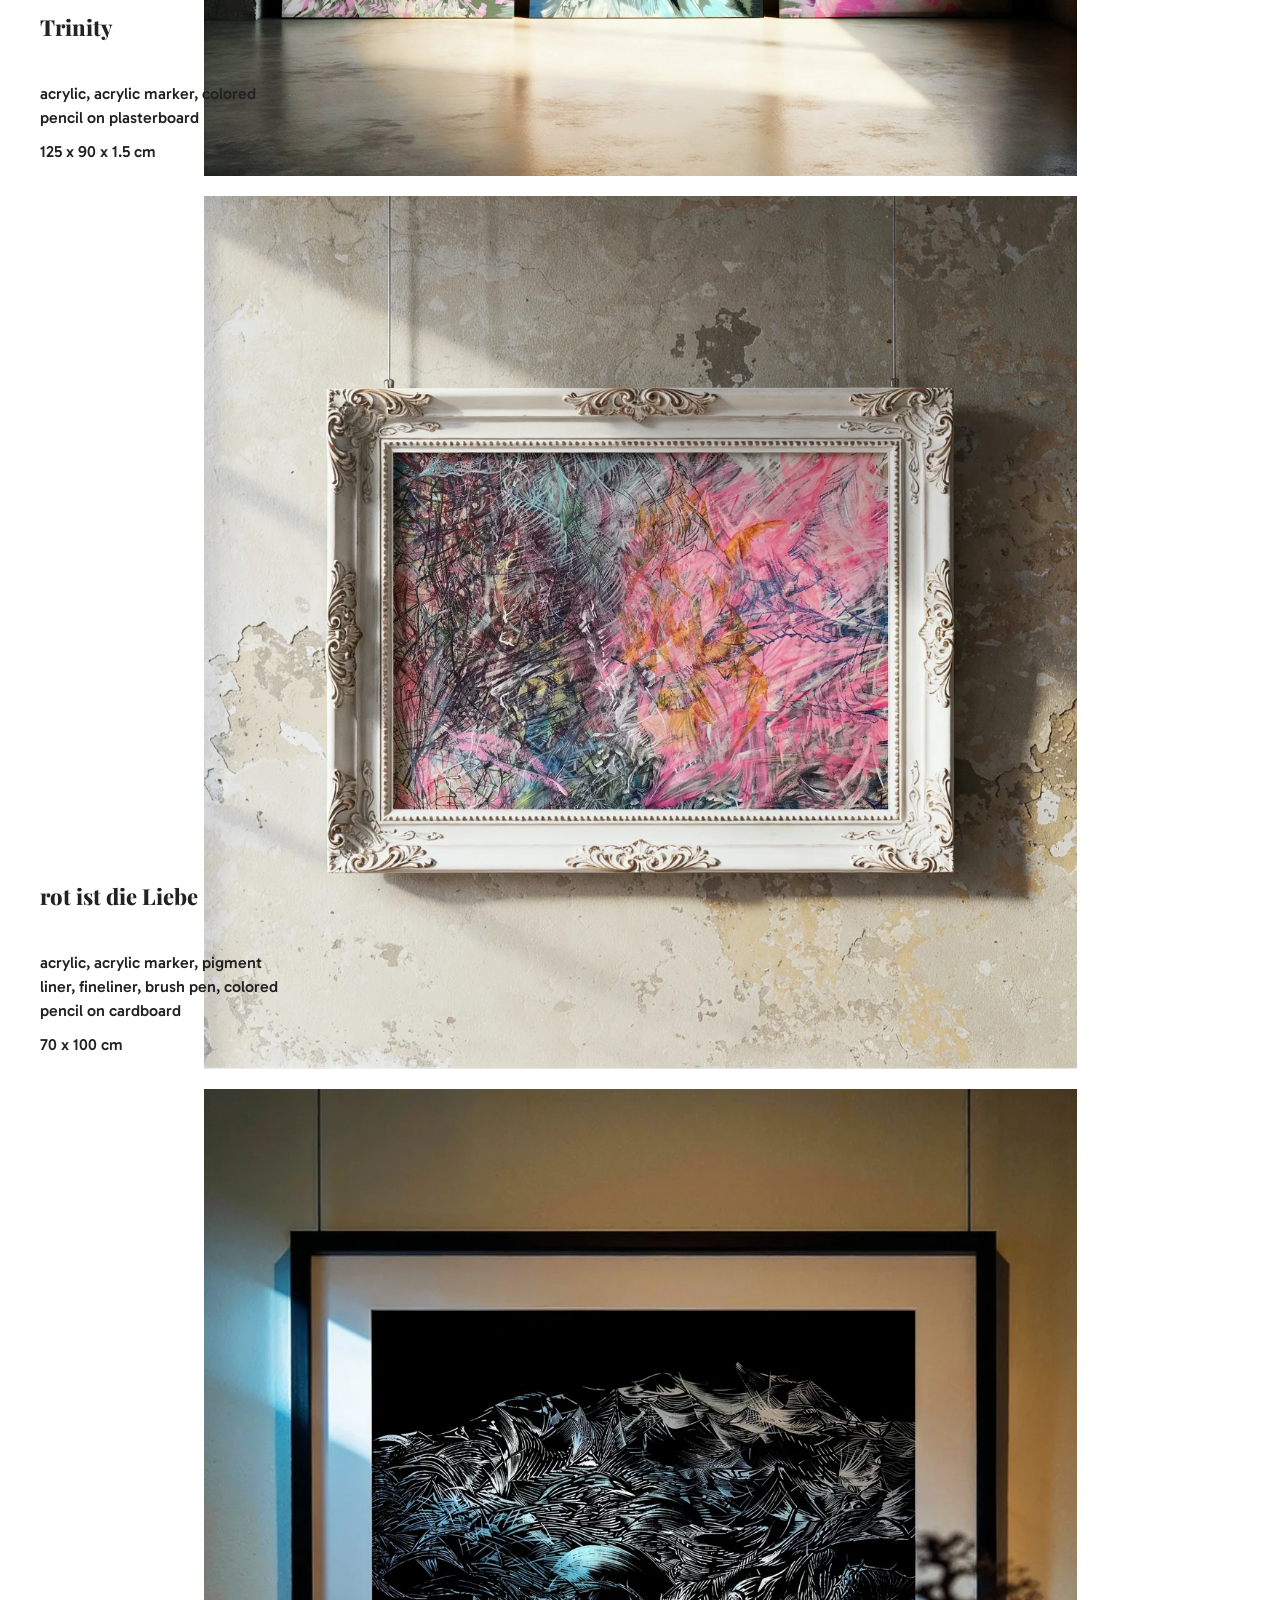
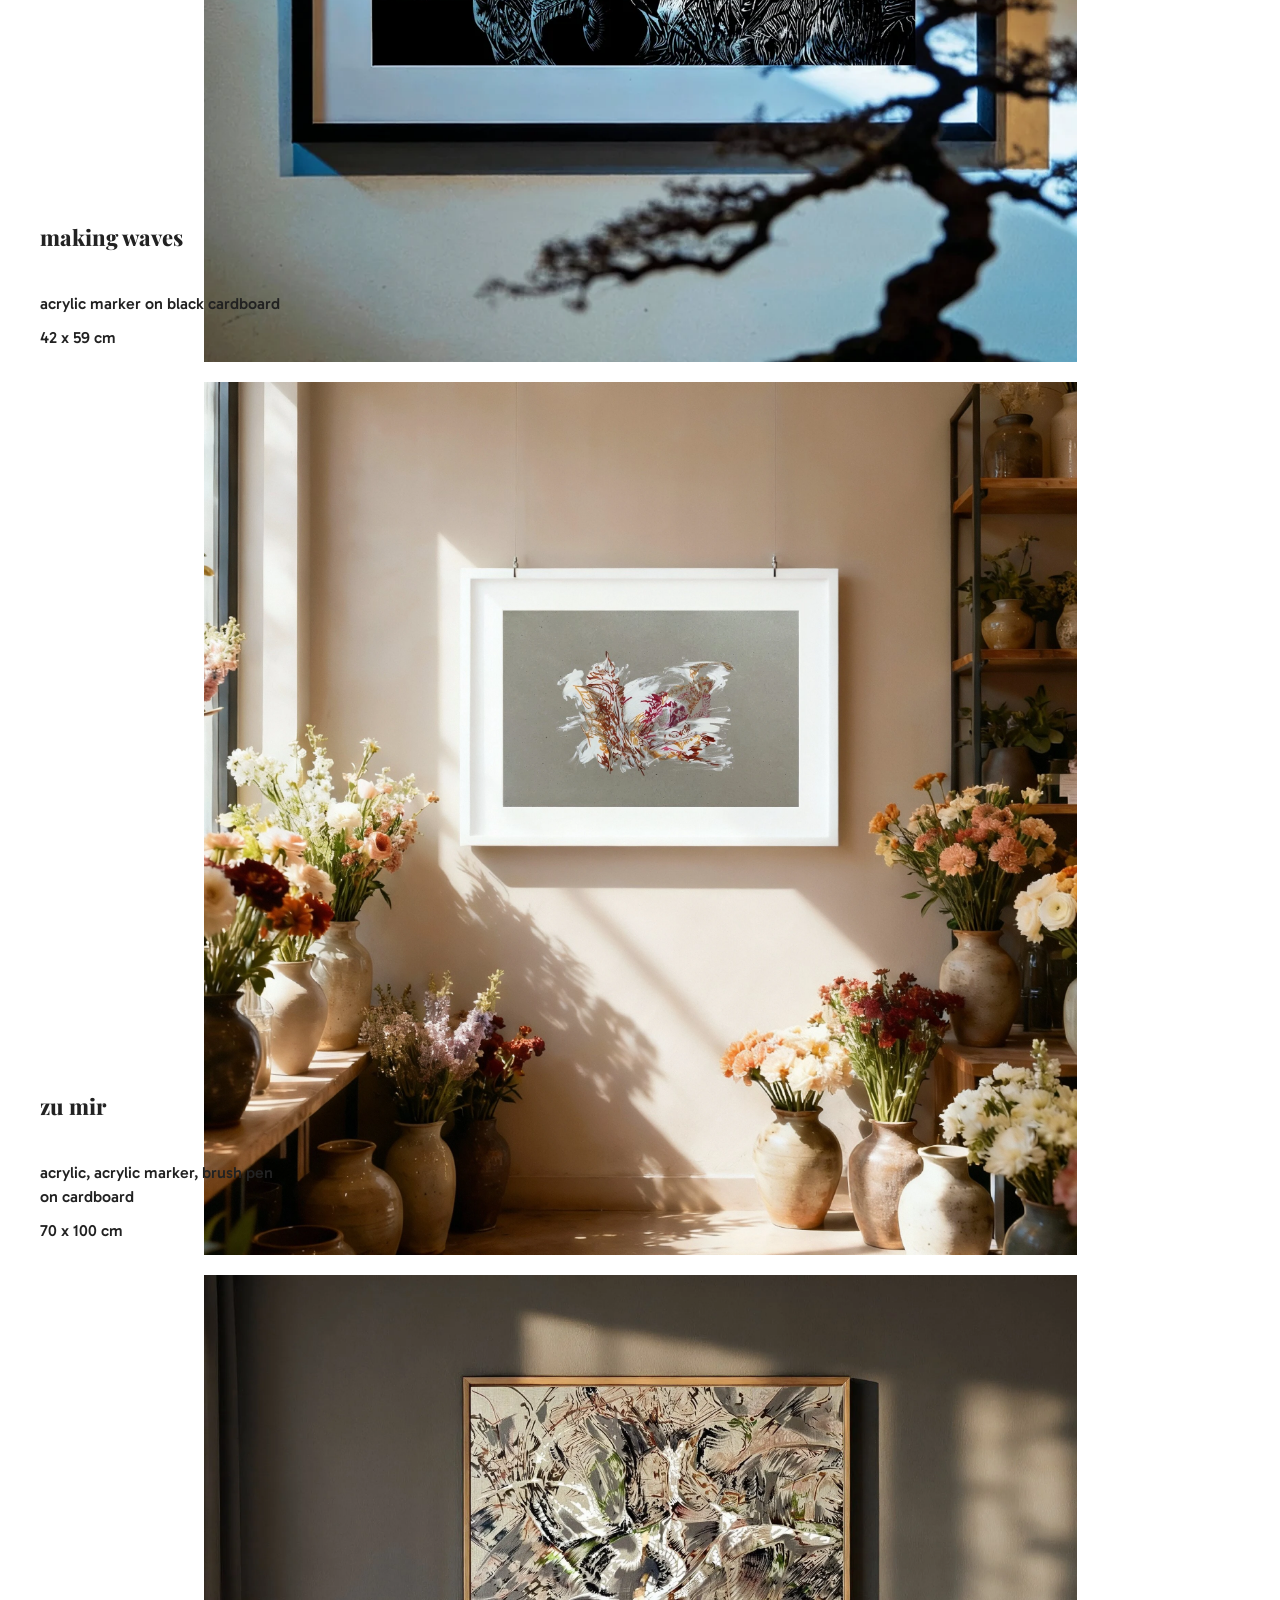
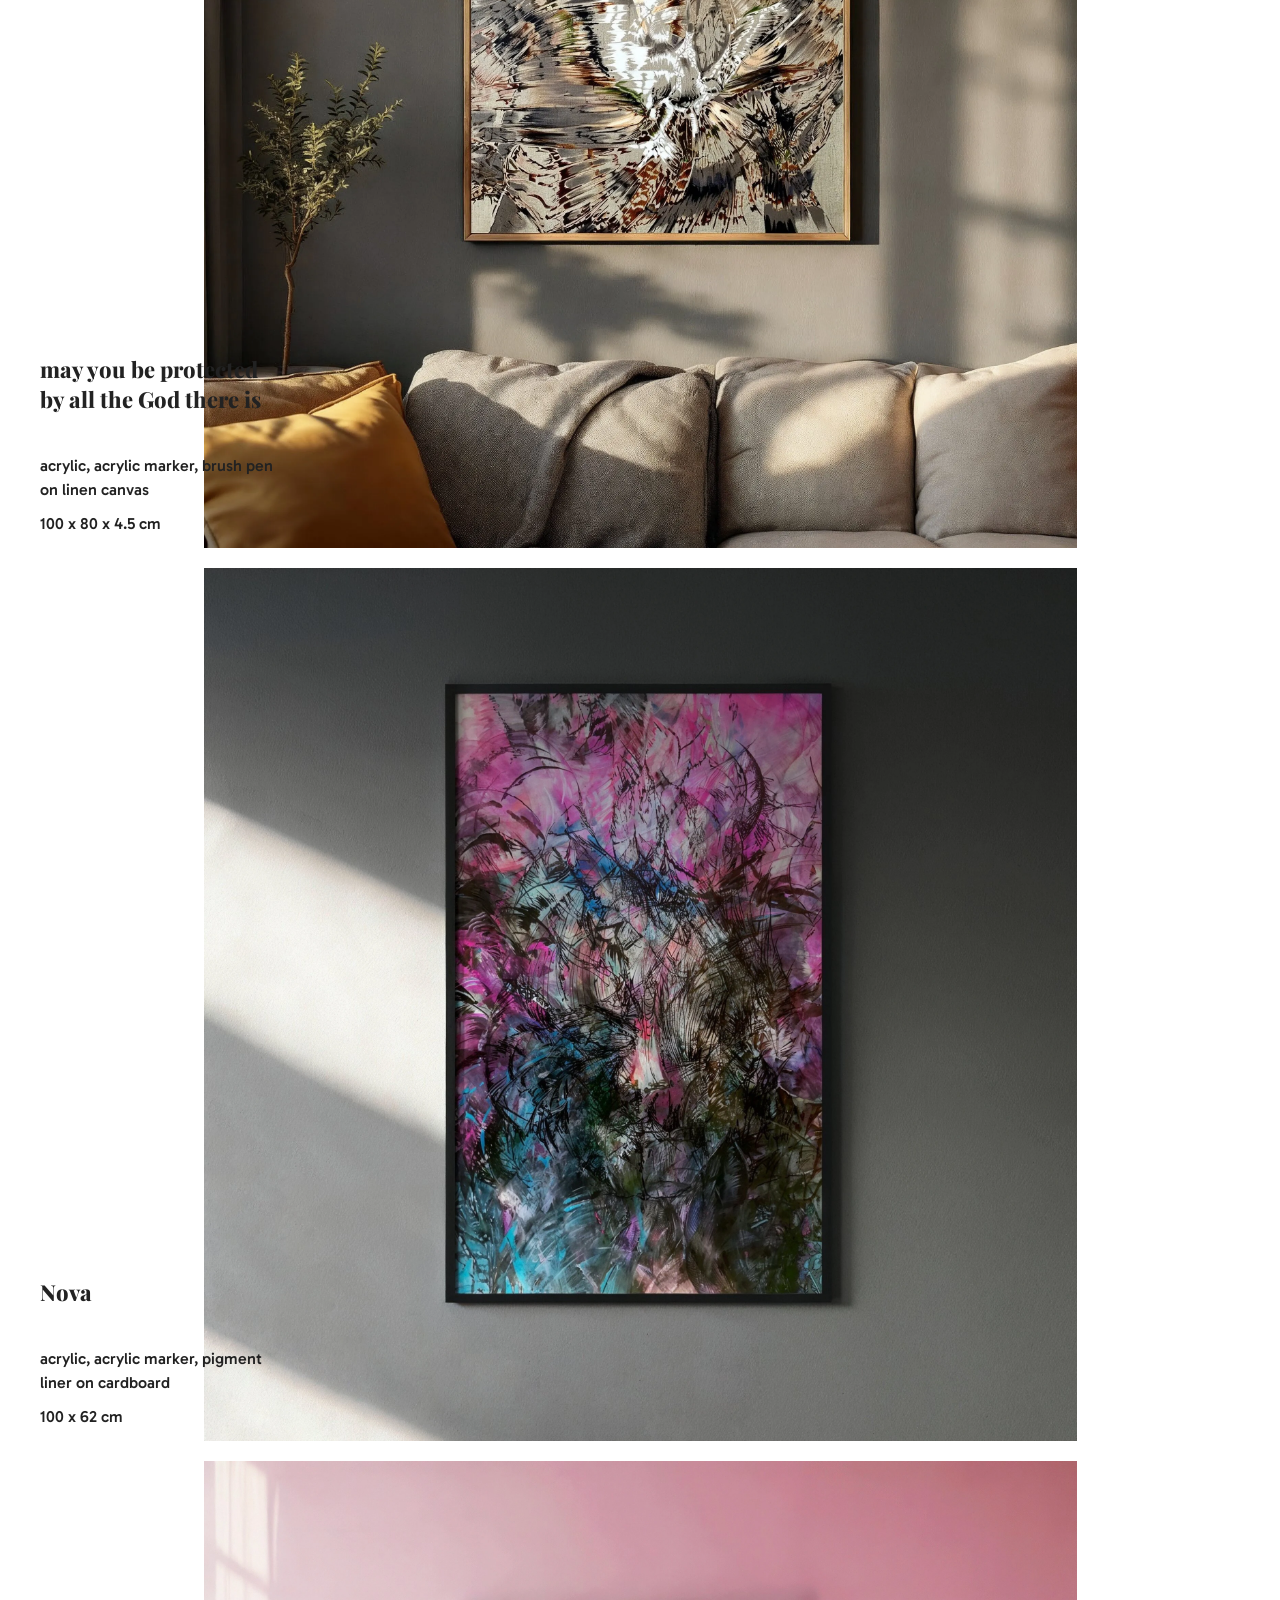
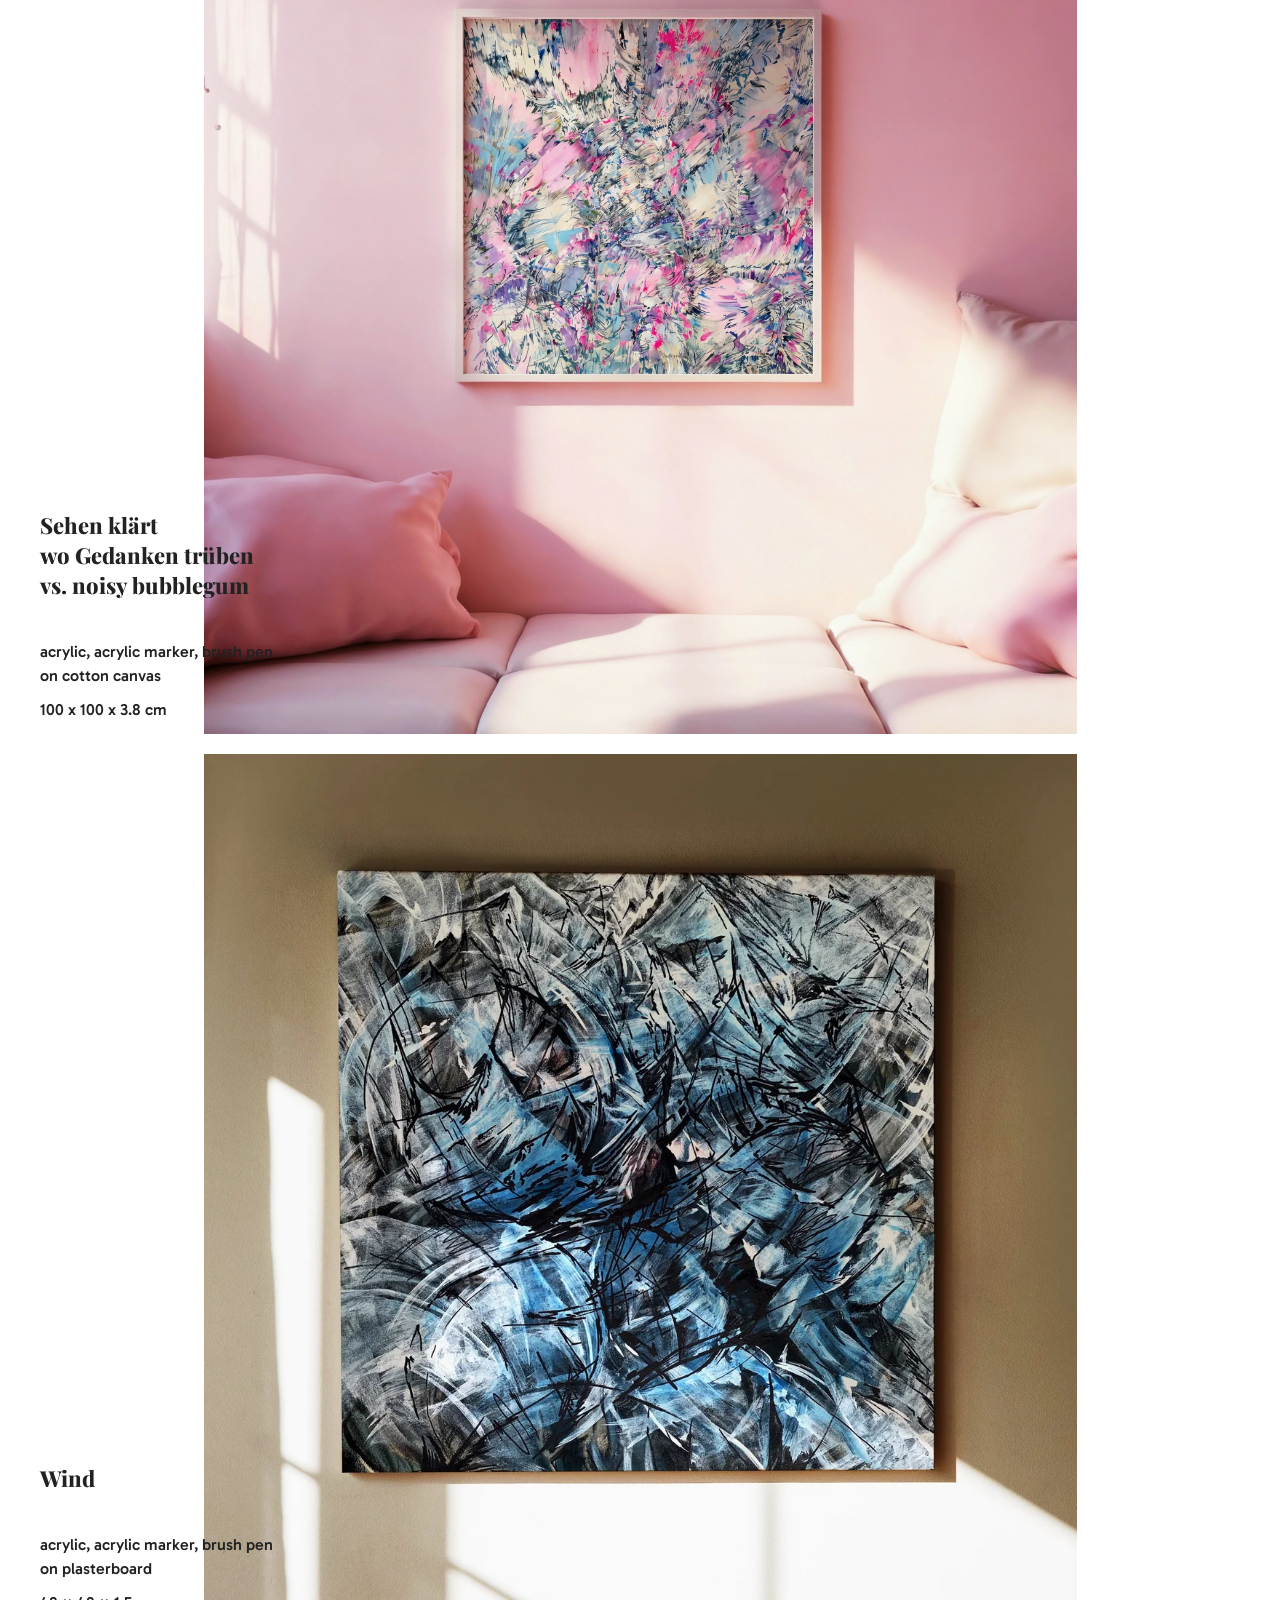
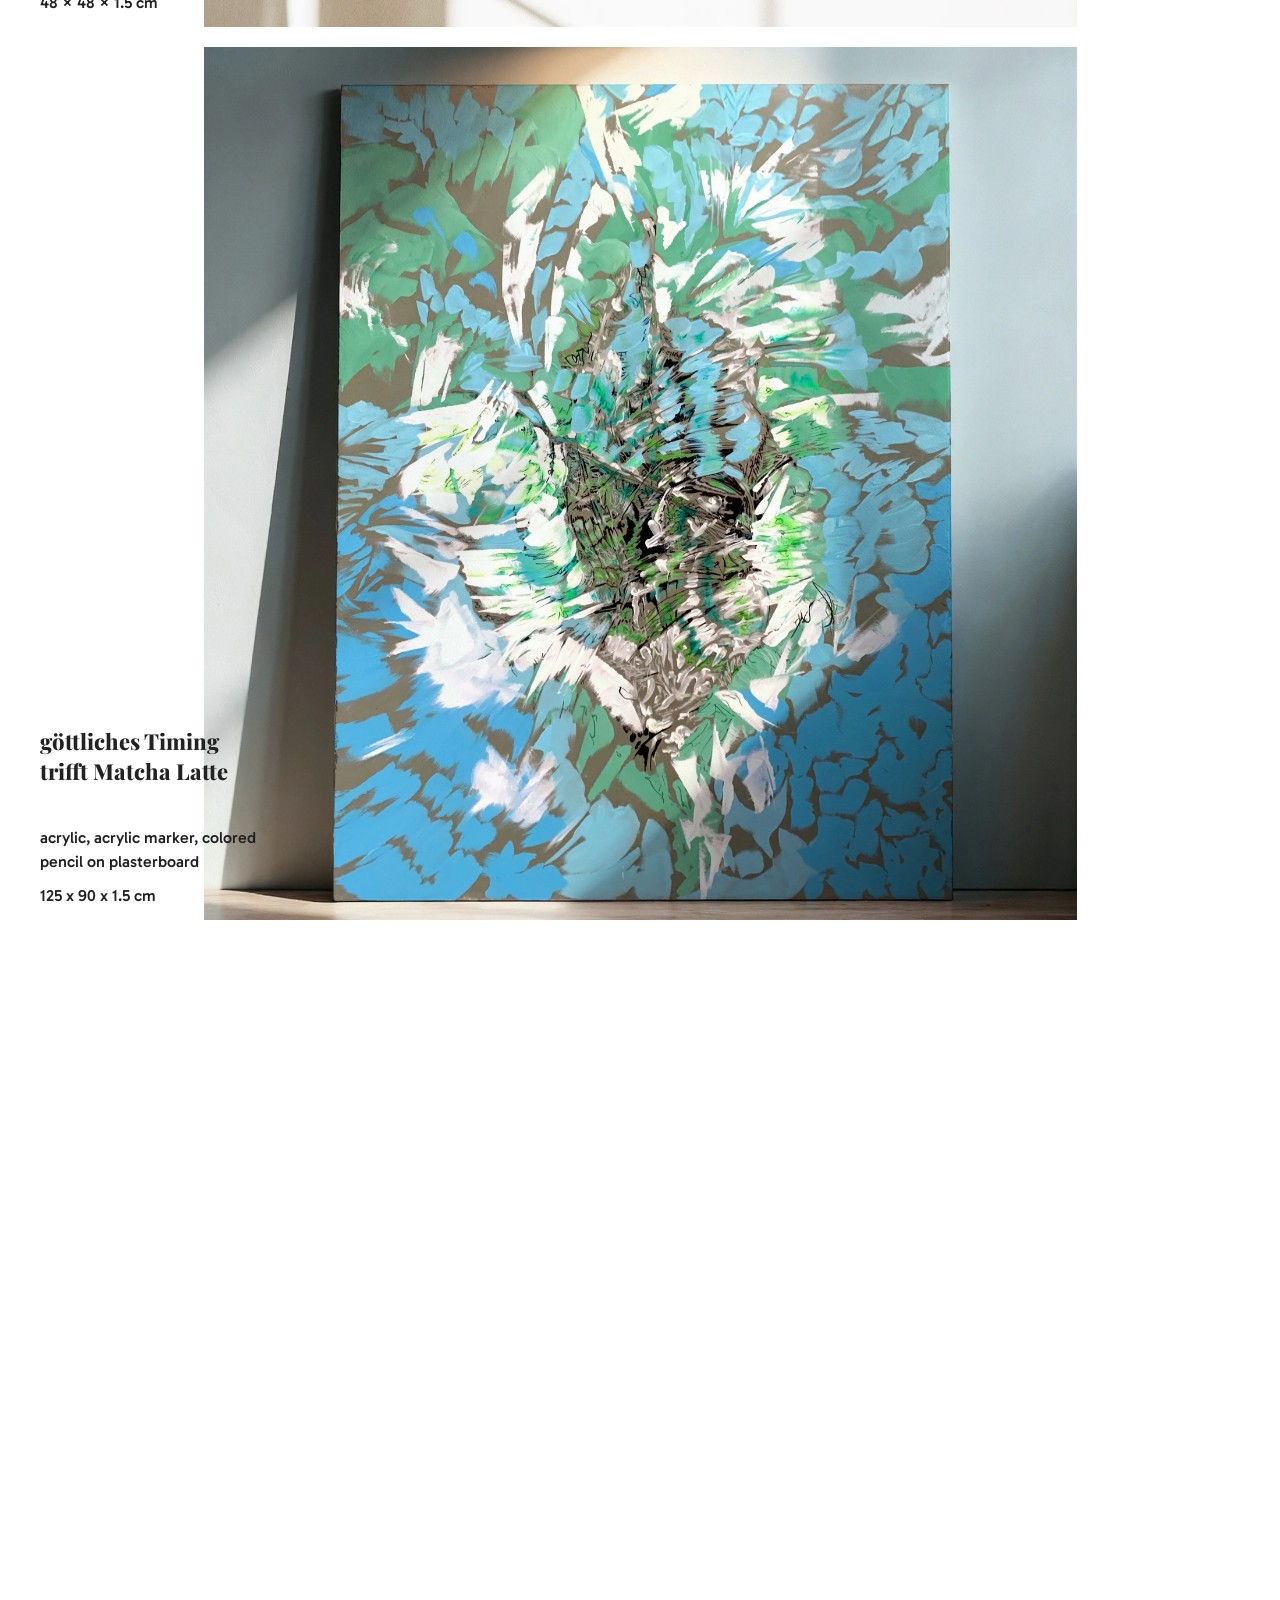
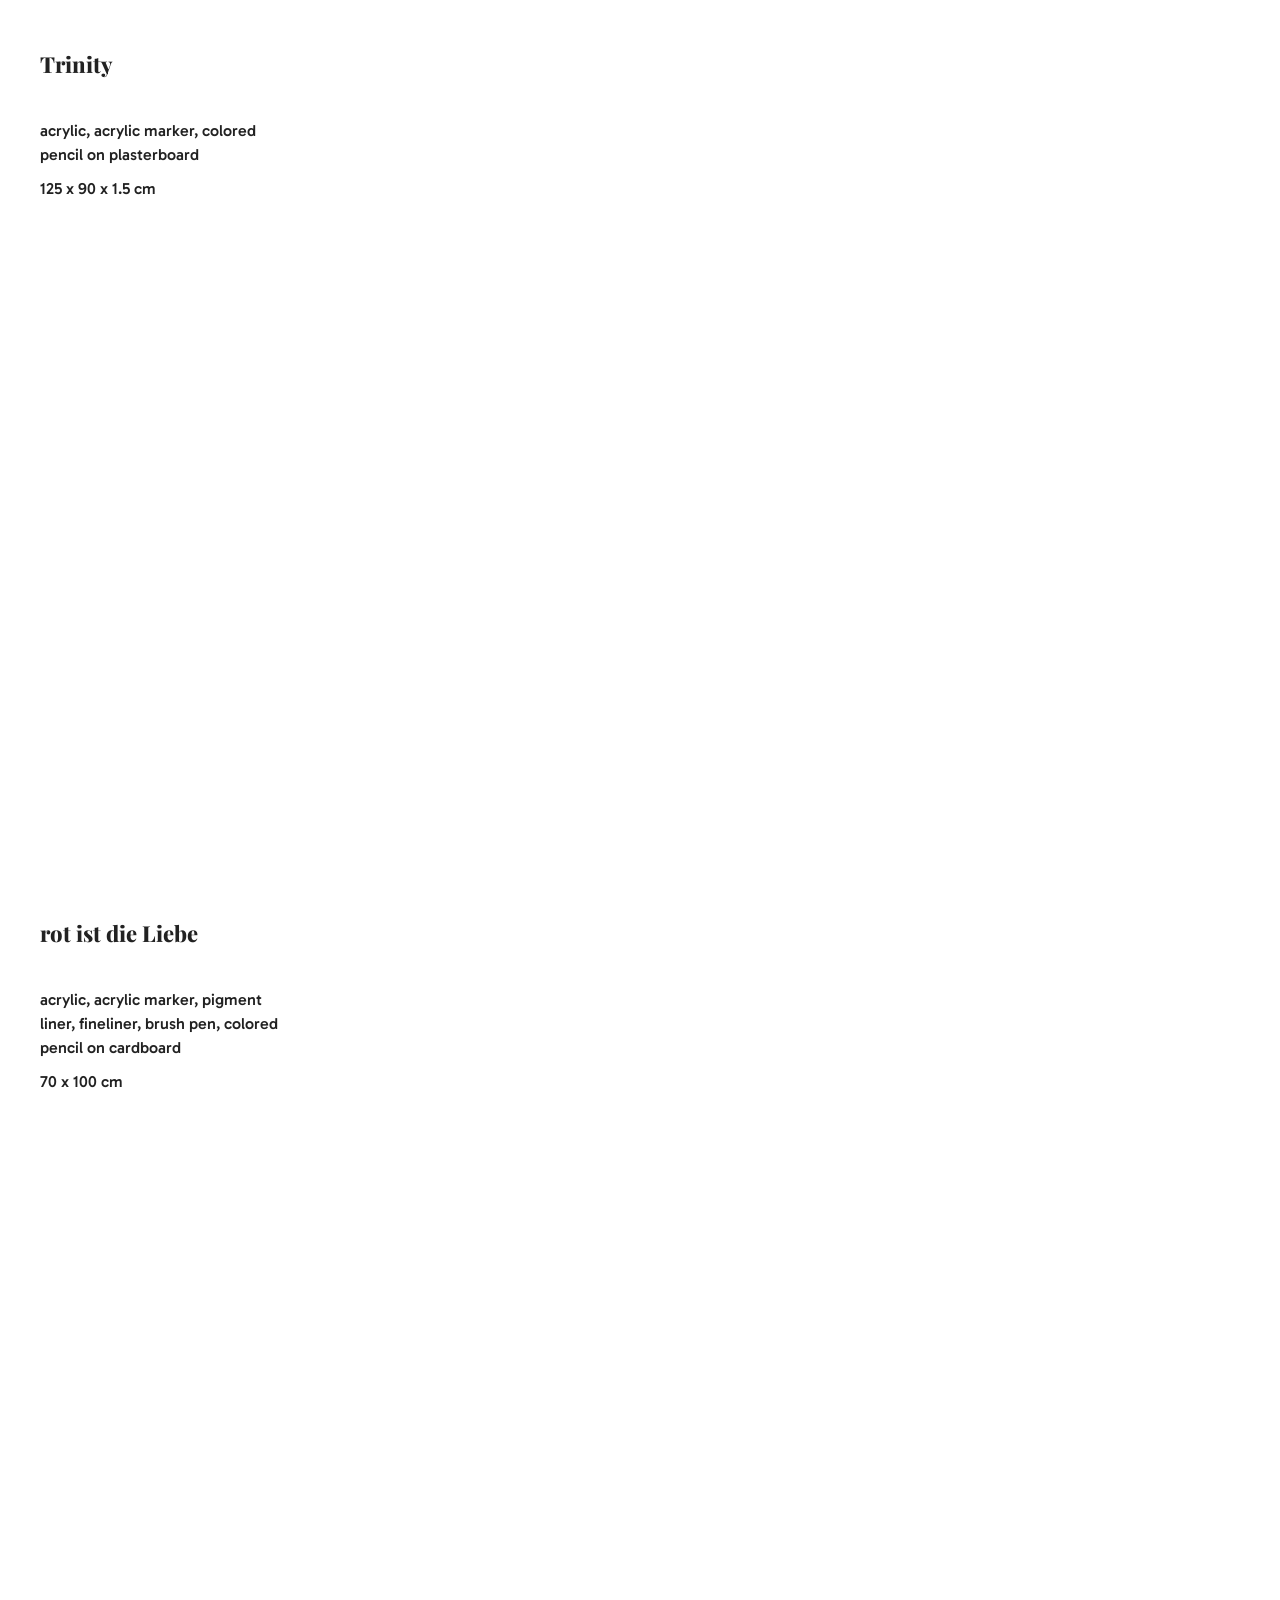
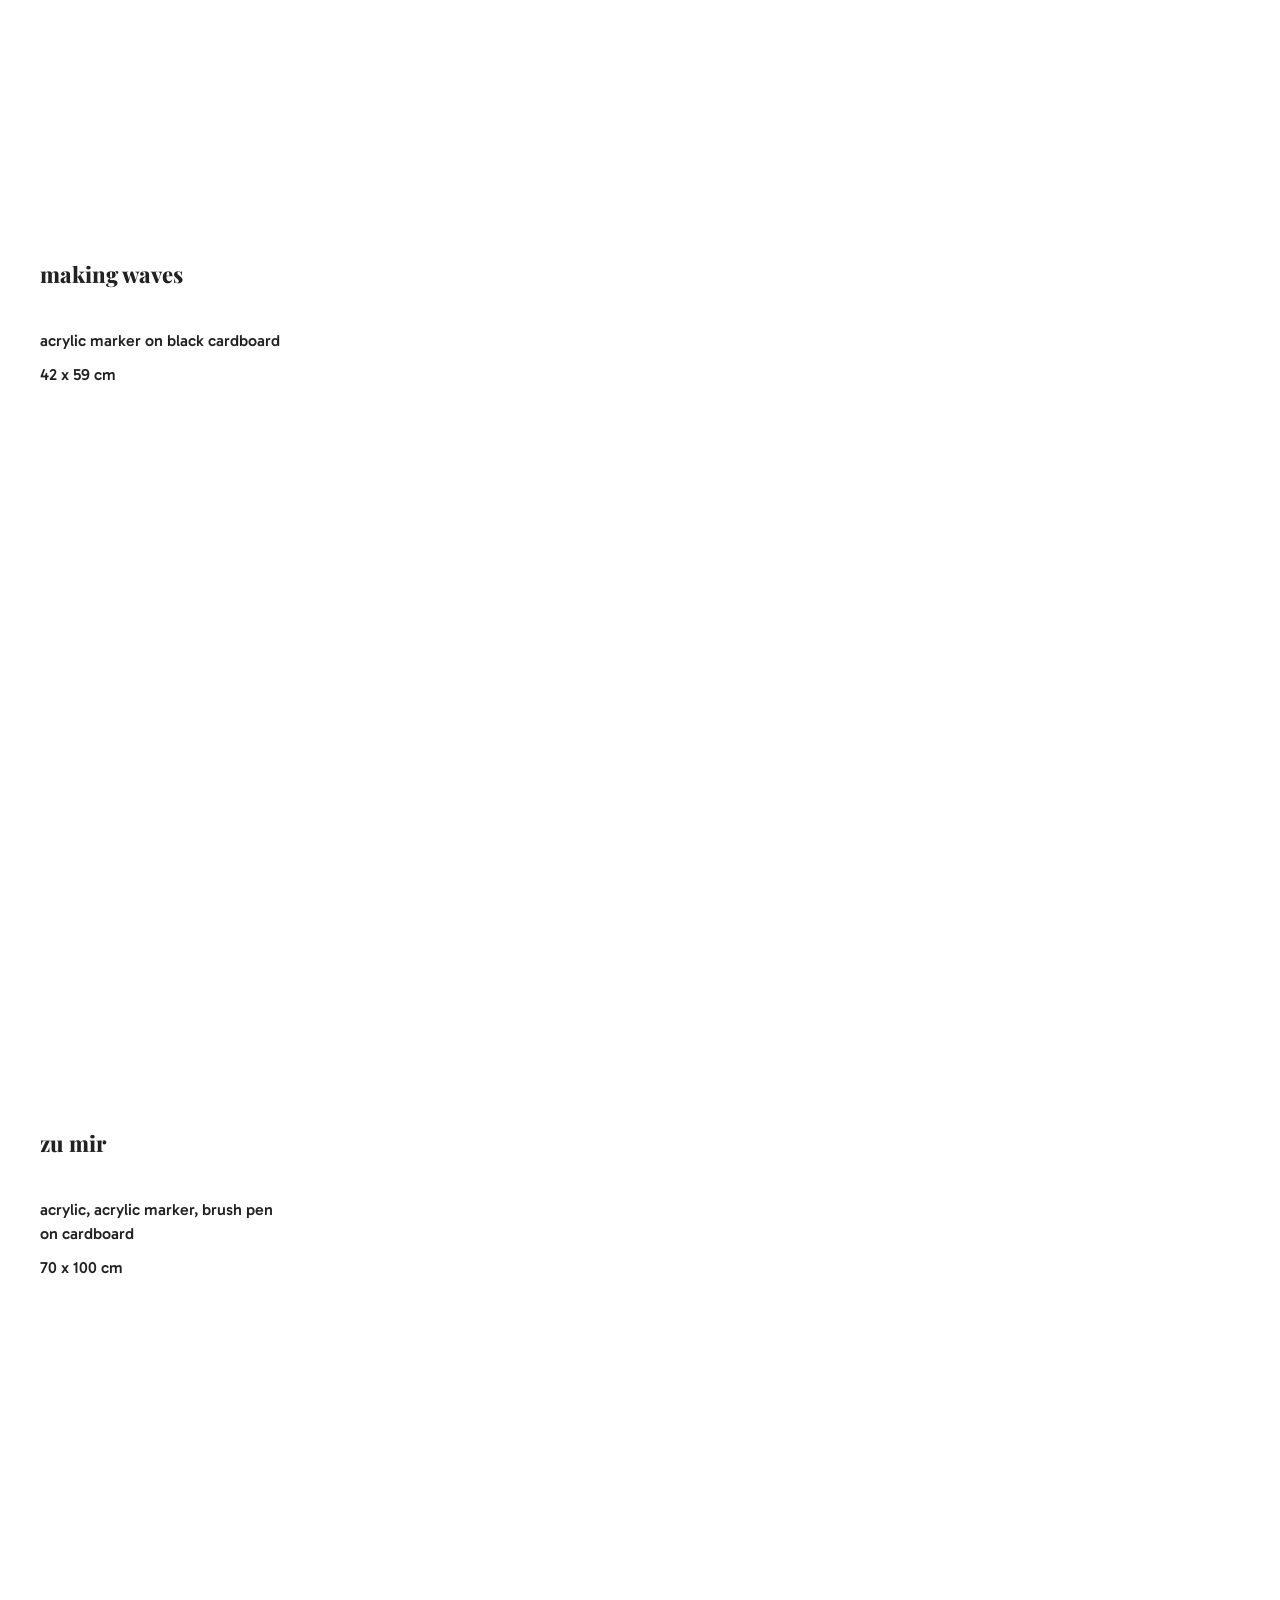
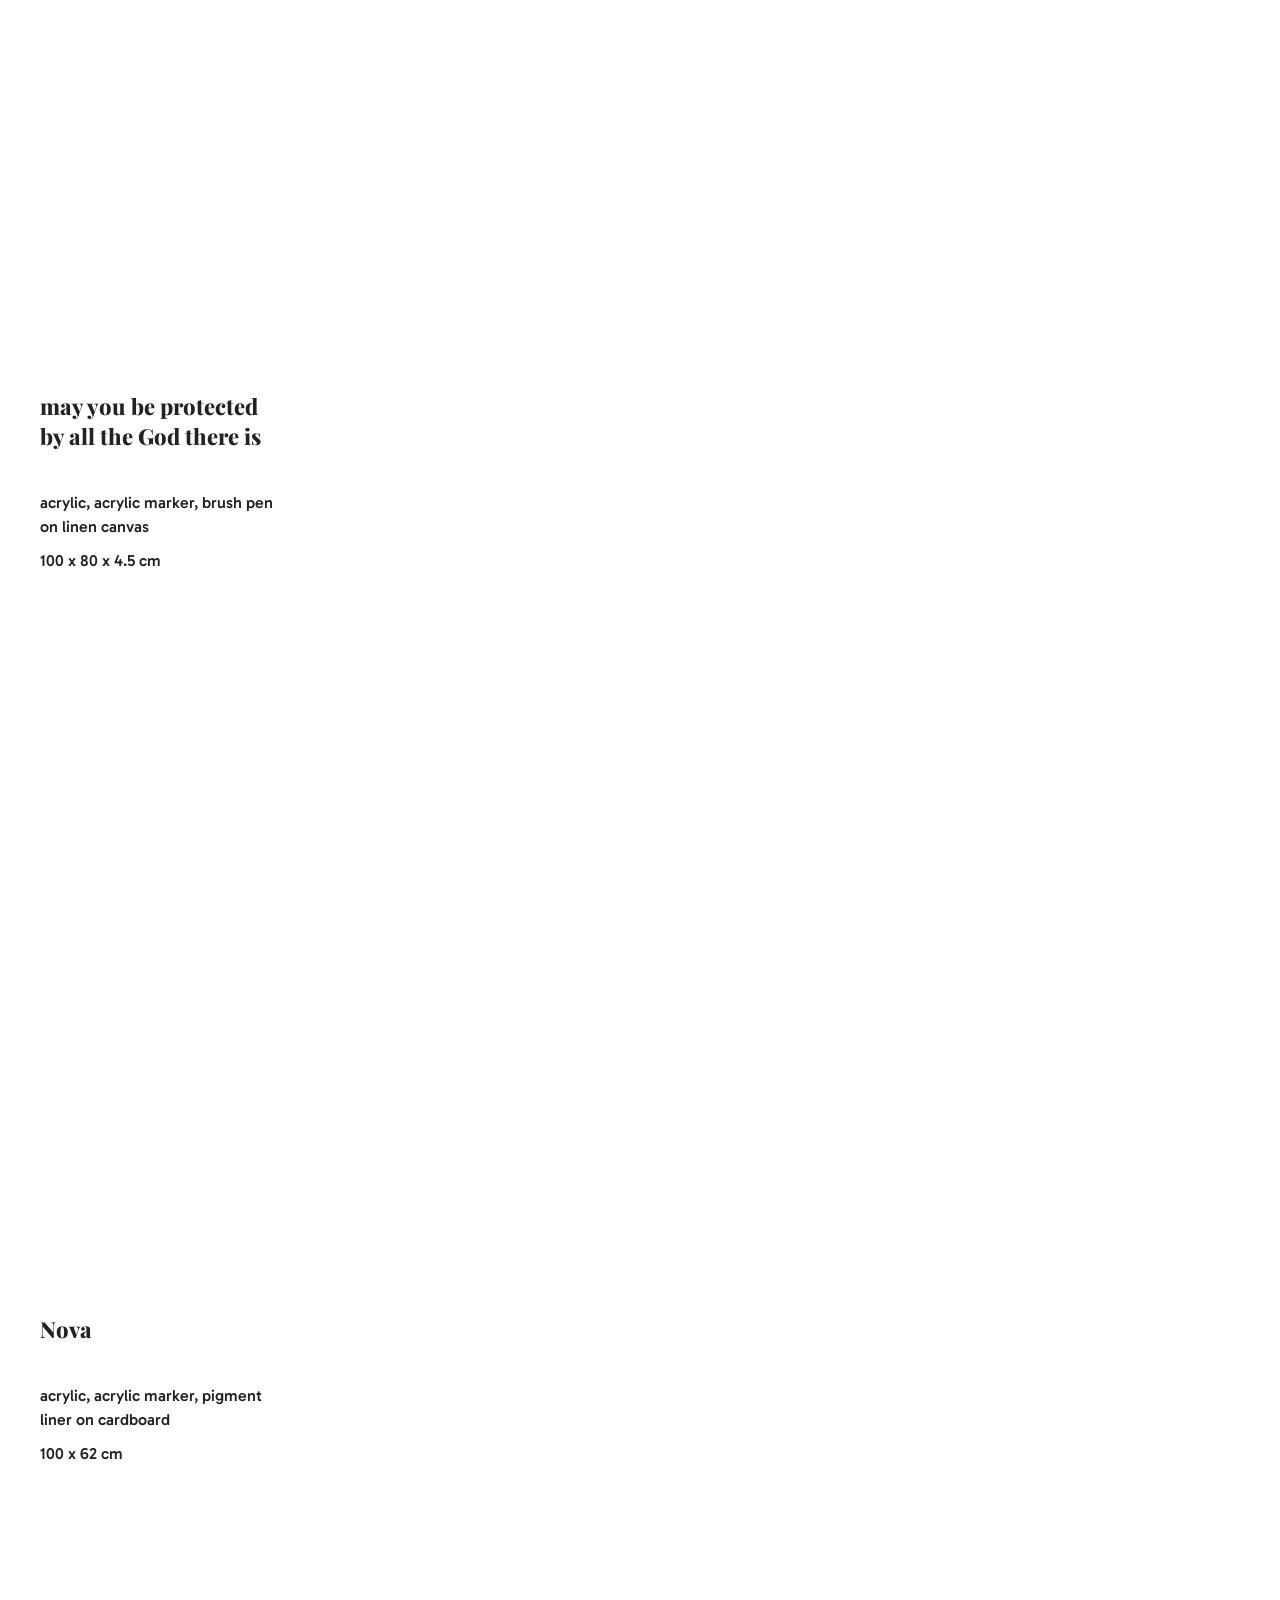
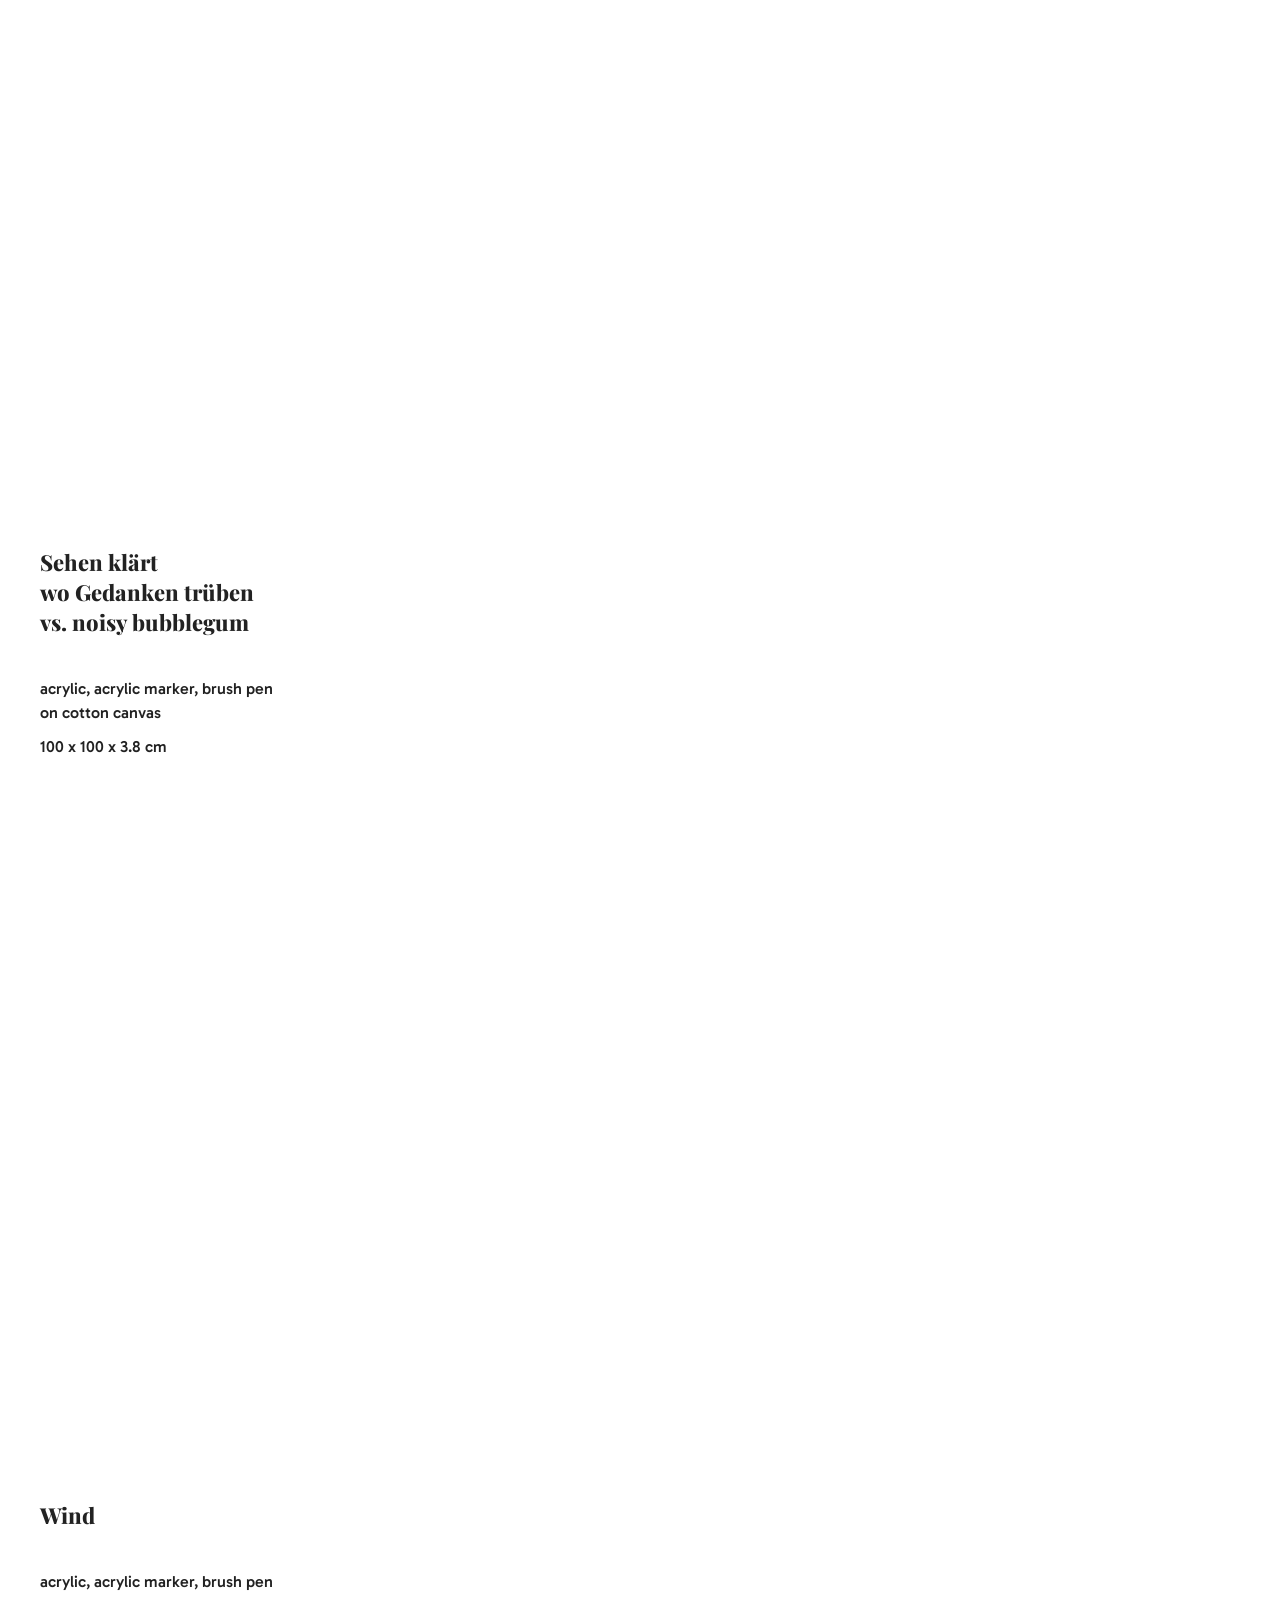
==== commit daba23e8: "updated the image and contact page font size" ====
--- a/index.html
+++ b/index.html
@@ -13,15 +13,18 @@
 <link rel="icon" type="image/png" sizes="512x512" href="assets/images/favicon/android-chrome-512x512.png">
 <link rel="manifest" href="assets/images/favicon/site.webmanifest">
 <link rel="icon" href="/favicon.ico" sizes="any">
+<!-- =========================================
+     new added
+     ========================================= -->
 <link rel="mask-icon" href="assets/images/favicon/favicon.png" color="#ffffff">
 <link rel="icon" href="data:image/svg+xml,<svg xmlns='http://www.w3.org/2000/svg' viewBox='0 0 512 512'><rect width='512' height='512' fill='%23ffffff'/></svg>">
 
-<!-- Connect to the image CDN early (faster first image) -->
-<link rel="preconnect" href="https://res.cloudinary.com" crossorigin>
-<link rel="dns-prefetch" href="https://res.cloudinary.com">
 
 <link rel="stylesheet" href="css/style.css">
 
+<!-- =========================================
+     SCROLL RESTORE: hide page until position is restored (no flicker)
+     ========================================= -->
 <style>
     html.restoring body { visibility: hidden; }
     html.restoring .scroll-item img { transition: none !important; opacity: 1 !important; }
@@ -34,8 +37,12 @@
     } catch (e) {}
 </script>
 
-<link href="https://fonts.googleapis.com/css2?family=Playfair+Display:wght@400;600;800&family=Gabarito:wght@300;400;500;700&display=swap" rel="stylesheet">
-<link rel="stylesheet" href="https://cdnjs.cloudflare.com/ajax/libs/animate.css/4.1.1/animate.min.css"/> 
+<!-- Google Fonts (since they are free) -->
+<!-- <link href="https://fonts.googleapis.com/css2?family=Playfair+Display:wght@800&family=Gabarito:wght@700&display=swap" rel="stylesheet"> -->
+<link href="https://fonts.googleapis.com/css2?family=Playfair+Display:wght@400;600;800&family=Gabarito:wght@300;400;500;700&display=swap" rel="stylesheet"><link rel="stylesheet" href="https://cdnjs.cloudflare.com/ajax/libs/animate.css/4.1.1/animate.min.css"/> 
+<!-- <script>
+    history.scrollRestoration = "manual";
+</script> -->
 <script>
     if ("scrollRestoration" in history) {
         history.scrollRestoration = "manual";
@@ -52,168 +59,382 @@
 <!-- Scroll Container -->
 <div class="scroll-container">
 
-    <!-- Artwork 1: göttliches Timing trifft Matcha Latte -->
+    <!--<a class="scroll-item">
+        <div class="art-info">
+            <h2>das Auge der</h2>
+            <p>fineliner, marker, colored pencil<br>on 220 g/m² terra vanilla paper,</p>
+            <p>21 cm × 29,7 cm</p>
+        </div>
+        <img src="assets/images/homepage/1-das-Auge-der-upscaled.jpeg" alt="Artwork 1" loading="eager" fetchpriority="high">
+    </a>
+
+    <a class="scroll-item">
+        <div class="art-info">
+            <h2>Flora’s Rakete</h2>
+            <p>fineliner, marker, colored pencil<br>on 220 g/m² terra vanilla paper,</p>
+            <p>21 cm × 29,7 cm</p>
+        </div>
+        <img src="assets/images/homepage/2-Flora-Rakete-upscaled.jpeg" alt="Artwork 2" loading="lazy">
+    </a>
+
+    <a class="scroll-item">
+        <div class="art-info">
+            <h2>bliss</h2>
+            <p>fineliner, marker, colored pencil<br>on 190 g/m² white paper,</p>
+            <p>21 cm × 29,7 cm</p>
+        </div>
+        <img src="assets/images/homepage/3-bliss-upscaled.jpeg" alt="Artwork 3" loading="lazy">
+    </a>
+
+    <a class="scroll-item">
+        <div class="art-info">
+            <h2>Schmetterlingsgerüst</h2>
+            <p>fineliner, marker, colored pencil<br>on 220 g/m² terra vanilla paper,</p>
+            <p>21 cm × 29,7 cm</p>
+        </div>
+        <img src="assets/images/homepage/4-Schmetterlingsgerust-upscaled.jpeg" alt="Artwork 4" loading="lazy">
+    </a>
+
+    <a class="scroll-item">
+        <div class="art-info">
+            <h2>Federkreisel</h2>
+            <p>fineliner, marker, colored pencil<br>on 220 g/m² terra vanilla paper,</p>
+            <p>21 cm × 29,7 cm</p>
+        </div>
+        <img src="assets/images/homepage/5-Federkreisel-upscaled.jpeg" alt="Artwork 5" loading="lazy">    
+    </a>-->
+
+    <!-- Artwork 6: a flight that split in neon feathers -->
+    <!--<a class="scroll-item">
+        <div class="art-info">
+            <h2>a flight <br> that split <br> in neon feathers</h2>
+            <p>fineliner, marker, colored pencil<br>on 190 g/m² white paper,</p>
+            <p>21 cm × 29,7 cm</p>
+        </div>
+        <img src="assets/images/homepage/6-a-flight-that-split-in-neon-feathers-upscaled.jpeg" alt="Artwork 6" loading="lazy">    
+    </a>-->
+
+    <!-- Artwork 7: göttliches Timing trifft Matcha Latte (FIXED) -->
     <a class="scroll-item">
         <div class="art-info">
             <h2 class="title-break">göttliches Timing <br> trifft Matcha Latte</h2>
-            <p>acrylic, acrylic marker, colored pencil <br class="mobile-material-break">on plasterboard</p>
+            <!--<p>acrylic, acrylic marker, colored pencil on plasterboard</p>-->
+           <p>acrylic, acrylic marker, colored pencil <br class="mobile-material-break">on plasterboard</p>
             <p>125 x 90 x 1.5 cm</p>
         </div>
-        <img src="https://res.cloudinary.com/thuredqv/image/upload/c_limit,w_1200/e_sharpen:60/f_webp,q_85/v1793361156/1._go%CC%88ttliches_Timing_trifft_Matcha_Latte.jpg"
-             srcset="https://res.cloudinary.com/thuredqv/image/upload/c_limit,w_800/e_sharpen:60/f_webp,q_85/v1793361156/1._go%CC%88ttliches_Timing_trifft_Matcha_Latte.jpg 800w,
-                 https://res.cloudinary.com/thuredqv/image/upload/c_limit,w_1200/e_sharpen:60/f_webp,q_85/v1793361156/1._go%CC%88ttliches_Timing_trifft_Matcha_Latte.jpg 1200w,
-                 https://res.cloudinary.com/thuredqv/image/upload/c_limit,w_1600/e_sharpen:60/f_webp,q_85/v1793361156/1._go%CC%88ttliches_Timing_trifft_Matcha_Latte.jpg 1600w,
-                 https://res.cloudinary.com/thuredqv/image/upload/c_limit,w_2000/e_sharpen:60/f_webp,q_85/v1793361156/1._go%CC%88ttliches_Timing_trifft_Matcha_Latte.jpg 2000w"
-             sizes="(max-width: 1100px) 100vw, 97vh"
-             width="2000" height="2000"
-             alt="göttliches Timing trifft Matcha Latte" loading="eager" fetchpriority="high" decoding="async">
-    </a>
-
-    <!-- Artwork 2: capricorn sun, libra moon, virgo rising -->
+        <!-- <img src="assets/images/homepage/optimized/1-gottliches-Timing-trifft-Matcha-Latte-1200.webp"
+         srcset="assets/images/homepage/optimized/1-gottliches-Timing-trifft-Matcha-Latte-800.webp 800w,
+                 assets/images/homepage/optimized/1-gottliches-Timing-trifft-Matcha-Latte-1200.webp 1200w,
+                 assets/images/homepage/optimized/1-gottliches-Timing-trifft-Matcha-Latte-1600.webp 1600w,
+                 assets/images/homepage/optimized/1-gottliches-Timing-trifft-Matcha-Latte-2000.webp 2000w"
+         sizes="(max-width: 1100px) 100vw, calc(97vh * 1.0000)"
+         width="3000" height="3000"
+         alt="göttliches Timing trifft Matcha Latte" loading="eager" fetchpriority="high" decoding="async"> -->
+           <img src="assets/images/homepage/1-gottliches-Timing-trifft-Matcha-Latte.webp" alt="Artwork 7" loading="eager" fetchpriority="high" decoding="async">   
+    </a>
+
+    <!-- Artwork 8: capricorn sun, libra moon, virgo rising (FIXED) -->
     <a class="scroll-item">
         <div class="art-info" data-art="capricorn">
             <h2>Trinity</h2>
-            <p>acrylic, acrylic marker, colored pencil <br class="mobile-material-break">on plasterboard</p>
+           <!--<p>acrylic, acrylic marker, colored pencil on plasterboard</p>-->
+           <p>acrylic, acrylic marker, colored pencil <br class="mobile-material-break">on plasterboard</p>
             <p>125 x 90 x 1.5 cm</p>
         </div>
-        <img src="https://res.cloudinary.com/thuredqv/image/upload/c_limit,w_1200/e_sharpen:60/f_webp,q_85/v1793361155/2._capricorn_sun_libra_moon_virgo_rising.jpg"
-             srcset="https://res.cloudinary.com/thuredqv/image/upload/c_limit,w_800/e_sharpen:60/f_webp,q_85/v1793361155/2._capricorn_sun_libra_moon_virgo_rising.jpg 800w,
-                 https://res.cloudinary.com/thuredqv/image/upload/c_limit,w_1200/e_sharpen:60/f_webp,q_85/v1793361155/2._capricorn_sun_libra_moon_virgo_rising.jpg 1200w,
-                 https://res.cloudinary.com/thuredqv/image/upload/c_limit,w_1600/e_sharpen:60/f_webp,q_85/v1793361155/2._capricorn_sun_libra_moon_virgo_rising.jpg 1600w,
-                 https://res.cloudinary.com/thuredqv/image/upload/c_limit,w_2000/e_sharpen:60/f_webp,q_85/v1793361155/2._capricorn_sun_libra_moon_virgo_rising.jpg 2000w"
-             sizes="(max-width: 1100px) 100vw, 97vh"
-             width="2000" height="2000"
-             alt="capricorn sun, libra moon, virgo rising" loading="lazy" decoding="async">
-    </a>
-
-    <!-- Artwork 3: rot ist die Liebe -->
+        <!-- <img src="assets/images/homepage/optimized/2-capricorn-sun-libra-moon-virgo-rising-1200.webp"
+         srcset="assets/images/homepage/optimized/2-capricorn-sun-libra-moon-virgo-rising-800.webp 800w,
+                 assets/images/homepage/optimized/2-capricorn-sun-libra-moon-virgo-rising-1200.webp 1200w,
+                 assets/images/homepage/optimized/2-capricorn-sun-libra-moon-virgo-rising-1600.webp 1600w,
+                 assets/images/homepage/optimized/2-capricorn-sun-libra-moon-virgo-rising-2000.webp 2000w"
+         sizes="(max-width: 1100px) 100vw, calc(97vh * 1.0000)"
+         width="2560" height="2560"
+         alt="capricorn sun, libra moon, virgo rising" loading="lazy" decoding="async"> -->
+         <img src="assets/images/homepage/2-capricorn-sun-libra-moon-virgo-rising.webp" alt="Artwork 8" loading="lazy" decoding="async" sizes="(max-width: 1100px) 100vw, calc(97vh * 1.0000)"
+         width="2200" height="2200">    
+    </a>
+
+    <!-- Artwork 9: rot ist die Liebe  -->
     <a class="scroll-item">
         <div class="art-info">
             <h2>rot ist die Liebe</h2>
             <p>acrylic, acrylic marker, pigment liner, fineliner, brush pen, colored pencil <br class="mobile-material-break">on cardboard</p>
             <p>70 x 100 cm</p>
         </div>
-        <img src="https://res.cloudinary.com/thuredqv/image/upload/c_limit,w_1200/e_sharpen:60/f_webp,q_85/v1793361244/3rd_-rot_ist_die_Liebe.jpg"
-             srcset="https://res.cloudinary.com/thuredqv/image/upload/c_limit,w_800/e_sharpen:60/f_webp,q_85/v1793361244/3rd_-rot_ist_die_Liebe.jpg 800w,
-                 https://res.cloudinary.com/thuredqv/image/upload/c_limit,w_1200/e_sharpen:60/f_webp,q_85/v1793361244/3rd_-rot_ist_die_Liebe.jpg 1200w,
-                 https://res.cloudinary.com/thuredqv/image/upload/c_limit,w_1600/e_sharpen:60/f_webp,q_85/v1793361244/3rd_-rot_ist_die_Liebe.jpg 1600w,
-                 https://res.cloudinary.com/thuredqv/image/upload/c_limit,w_2000/e_sharpen:60/f_webp,q_85/v1793361244/3rd_-rot_ist_die_Liebe.jpg 2000w"
-             sizes="(max-width: 1100px) 100vw, 97vh"
-             width="2000" height="2000"
-             alt="rot ist die Liebe" loading="lazy" decoding="async">
-    </a>
-
-    <!-- Artwork 4: making waves -->
+        <img src="assets/images/homepage/optimized/3-rot-ist-die-Liebe-1200.webp"
+         srcset="assets/images/homepage/optimized/3-rot-ist-die-Liebe-800.webp 800w,
+                 assets/images/homepage/optimized/3-rot-ist-die-Liebe-1200.webp 1200w,
+                 assets/images/homepage/optimized/3-rot-ist-die-Liebe-1600.webp 1600w,
+                 assets/images/homepage/optimized/3-rot-ist-die-Liebe-2000.webp 2000w"
+         sizes="(max-width: 1100px) 100vw, calc(97vh * 1.0000)"
+         width="2400" height="2400"
+         alt="rot ist die Liebe" loading="lazy" decoding="async">
+    </a>
+
+    <!--<a class="scroll-item">
+        <div class="art-info">
+            <h2>Animus</h2>
+            <p>fineliner on 190 g/m² white paper</p>
+            <p>21 cm x 29,7 cm</p>
+        </div>
+        <img src="assets/images/homepage/10-Animus-upscaled.jpg" alt="Artwork 10" loading="lazy">    
+    </a>-->
+    <!-- Artwork 11: madre ayahuasca -->
+    <!--<a class="scroll-item">
+        <div class="art-info">
+            <h2>madre ayahuasca</h2>
+            <p>fineliner, marker, pen on cardboard,</p>
+            <p>71 cm x 106 cm</p>
+        </div>
+        <img src="assets/images/homepage/11-madre-ayahuasca-upscaled.jpeg" alt="Artwork 11" loading="lazy">    
+    </a>-->
+
+    <!-- Artwork 12: making waves -->
     <a class="scroll-item">
         <div class="art-info" data-art="making-waves">
             <h2>making waves</h2>
-            <p>acrylic marker <br class="mobile-material-break">on black cardboard</p>
-            <p>42 x 59 cm</p>
-        </div>
-        <img src="https://res.cloudinary.com/thuredqv/image/upload/c_limit,w_1200/e_sharpen:60/f_webp,q_85/v1793361155/4._making_waves.jpg"
-             srcset="https://res.cloudinary.com/thuredqv/image/upload/c_limit,w_800/e_sharpen:60/f_webp,q_85/v1793361155/4._making_waves.jpg 800w,
-                 https://res.cloudinary.com/thuredqv/image/upload/c_limit,w_1200/e_sharpen:60/f_webp,q_85/v1793361155/4._making_waves.jpg 1200w,
-                 https://res.cloudinary.com/thuredqv/image/upload/c_limit,w_1600/e_sharpen:60/f_webp,q_85/v1793361155/4._making_waves.jpg 1600w,
-                 https://res.cloudinary.com/thuredqv/image/upload/c_limit,w_2000/e_sharpen:60/f_webp,q_85/v1793361155/4._making_waves.jpg 2000w"
-             sizes="(max-width: 1100px) 100vw, 97vh"
-             width="2000" height="2000"
-             alt="making waves" loading="lazy" decoding="async">
-    </a>
-
-    <!-- Artwork 5: zu mir -->
+            <!-- <p>acrylic marker  on black cardboard</p> -->
+              <p>acrylic marker  <br class="mobile-material-break">on black cardboard</p>
+            <p>42  x 59 cm</p>
+        </div>
+        <img src="assets/images/homepage/optimized/4-making-waves-1200.webp"
+         srcset="assets/images/homepage/optimized/4-making-waves-800.webp 800w,
+                 assets/images/homepage/optimized/4-making-waves-1200.webp 1200w,
+                 assets/images/homepage/optimized/4-making-waves-1600.webp 1600w,
+                 assets/images/homepage/optimized/4-making-waves-2000.webp 2000w"
+         sizes="(max-width: 1100px) 100vw, calc(97vh * 1.0000)"
+         width="2560" height="2560"
+         alt="making waves" loading="lazy" decoding="async">
+    </a>
+
+    <!-- Artwork 12: zu mir -->
     <a class="scroll-item">
         <div class="art-info" data-art="zu-mir">
             <h2>zu mir</h2>
-            <p>acrylic, acrylic marker, brush pen <br class="mobile-material-break">on cardboard</p>
+            <!-- <p>acrylic, acrylic marker,  brush  pen on cardboard</p> -->
+             <p>acrylic, acrylic marker,  brush  pen <br class="mobile-material-break">on cardboard</p>
             <p>70 x 100 cm</p>
         </div>
-        <img src="https://res.cloudinary.com/thuredqv/image/upload/c_limit,w_1200/e_sharpen:60/f_webp,q_85/v1793361158/5._zu_mir.jpg"
-             srcset="https://res.cloudinary.com/thuredqv/image/upload/c_limit,w_800/e_sharpen:60/f_webp,q_85/v1793361158/5._zu_mir.jpg 800w,
-                 https://res.cloudinary.com/thuredqv/image/upload/c_limit,w_1200/e_sharpen:60/f_webp,q_85/v1793361158/5._zu_mir.jpg 1200w,
-                 https://res.cloudinary.com/thuredqv/image/upload/c_limit,w_1600/e_sharpen:60/f_webp,q_85/v1793361158/5._zu_mir.jpg 1600w,
-                 https://res.cloudinary.com/thuredqv/image/upload/c_limit,w_2000/e_sharpen:60/f_webp,q_85/v1793361158/5._zu_mir.jpg 2000w"
-             sizes="(max-width: 1100px) 100vw, 97vh"
-             width="2000" height="2000"
-             alt="zu mir" loading="lazy" decoding="async">
-    </a>
-
-    <!-- Artwork 6: may you be protected by all the God there is -->
+        <!-- <img src="assets/images/homepage/optimized/5-zu-mir-1200.webp"
+         srcset="assets/images/homepage/optimized/5-zu-mir-800.webp 800w,
+                 assets/images/homepage/optimized/5-zu-mir-1200.webp 1200w,
+                 assets/images/homepage/optimized/5-zu-mir-1600.webp 1600w,
+                 assets/images/homepage/optimized/5-zu-mir-2000.webp 2000w"
+         sizes="(max-width: 1100px) 100vw, calc(97vh * 1.0000)"
+         width="2560" height="2560"
+         alt="zu mir" loading="lazy" decoding="async"> -->
+          <img src="assets/images/homepage/5-zu-mir.webp" alt="Artwork 12" loading="lazy" decoding="async"  sizes="(max-width: 1100px) 100vw, calc(97vh * 1.0000)"
+         width="2400" height="2400">   
+    </a>
+
+    <!--<a class="scroll-item">
+        <div class="art-info">
+            <h2>I’m that ghost</h2>
+            <p>acrylic paint, fineliner, marker, pen,<br> colored pencil on cardboard,</p>
+            <p>70 cm x 100 cm</p>
+        </div>
+        <img src="assets/images/homepage/13-Im-that-ghost-upscaled.jpeg" alt="Artwork 13" loading="lazy">    
+    </a>
+
+    <a class="scroll-item">
+        <div class="art-info">
+            <h2>I believe in myself enough to be patient</h2>
+            <p>acrylic paint, fineliner, marker, pen, <br> colored pencil on cardboard,</p>
+            <p>70 cm x 100 cm</p>
+        </div>
+        <img src="assets/images/homepage/14-I-believe-in-myself-enough-to-be-patient-upscaled.jpeg" alt="Artwork 14" loading="lazy">    
+    </a>-->
+
+    <!-- Artwork 15: Mutterwunde heilen -->
+    <!--<a class="scroll-item">
+        <div class="art-info" data-art="mutterwunde">
+            <h2>Mutterwunde heilen</h2>
+            <p>acrylic paint, fineliner, marker <br> on cardboard,</p>
+            <p>70 cm x 100 cm</p>
+        </div>
+        <img src="assets/images/homepage/15-Mutterwunde-heilen-upscaled.jpeg" alt="Artwork 15" loading="lazy">    
+    </a>
+
+   
+    <a class="scroll-item">
+        <div class="art-info" data-art="weise-instanz">
+            <h2>weise Instanz</h2>
+            <p>acrylic paint, fineliner, marker <br> on  cardboard,</p>
+            <p>70 cm x 100 cm</p>
+        </div>
+        <img src="assets/images/homepage/16-weise-Instanz-upscaled.jpeg" alt="Artwork 16" loading="lazy">    
+    </a>
+
+    
+    <a class="scroll-item">
+        <div class="art-info">
+            <h2>leafy greens <br> and a love poem</h2>
+            <p>acrylic paint, marker<br>on 410 g/m² heavy cotton fabric,</p>
+            <p>100 cm x 100 cm x 3,8 cm</p>
+        </div>
+        <img src="assets/images/homepage/17-leafy-greens-and-a-love-poem-upscaled.jpeg" alt="Artwork 17" loading="lazy">    
+    </a>-->
+
+    <!-- Artwork 18: may you be protected by all the God there is (FIXED) -->
     <a class="scroll-item">
         <div class="art-info">
             <h2 class="title-break">may you be protected <br> by all the God there is</h2>
-            <p>acrylic, acrylic marker, brush pen <br class="mobile-material-break">on linen canvas</p>
+           <!--<p>acrylic, acrylic marker, brush  pen on linen canvas</p>-->
+           <p>acrylic, acrylic marker, brush pen <br class="mobile-material-break">on linen canvas</p>
+
             <p>100 x 80 x 4.5 cm</p>
         </div>
-        <img src="https://res.cloudinary.com/thuredqv/image/upload/c_limit,w_1200/e_sharpen:60/f_webp,q_85/v1793361156/6._may_you_be_protected_by_all_the_God_there_is.jpg"
-             srcset="https://res.cloudinary.com/thuredqv/image/upload/c_limit,w_800/e_sharpen:60/f_webp,q_85/v1793361156/6._may_you_be_protected_by_all_the_God_there_is.jpg 800w,
-                 https://res.cloudinary.com/thuredqv/image/upload/c_limit,w_1200/e_sharpen:60/f_webp,q_85/v1793361156/6._may_you_be_protected_by_all_the_God_there_is.jpg 1200w,
-                 https://res.cloudinary.com/thuredqv/image/upload/c_limit,w_1600/e_sharpen:60/f_webp,q_85/v1793361156/6._may_you_be_protected_by_all_the_God_there_is.jpg 1600w,
-                 https://res.cloudinary.com/thuredqv/image/upload/c_limit,w_2000/e_sharpen:60/f_webp,q_85/v1793361156/6._may_you_be_protected_by_all_the_God_there_is.jpg 2000w"
-             sizes="(max-width: 1100px) 100vw, 97vh"
-             width="2000" height="2000"
-             alt="may you be protected by all the God there is" loading="lazy" decoding="async">
-    </a>
-
-    <!-- Artwork 7: Nova -->
+        <!-- <img src="assets/images/homepage/optimized/6-may-you-be-protected-by-all-the-God-there-is-1200.webp"
+         srcset="assets/images/homepage/optimized/6-may-you-be-protected-by-all-the-God-there-is-800.webp 800w,
+                 assets/images/homepage/optimized/6-may-you-be-protected-by-all-the-God-there-is-1200.webp 1200w,
+                 assets/images/homepage/optimized/6-may-you-be-protected-by-all-the-God-there-is-1600.webp 1600w,
+                 assets/images/homepage/optimized/6-may-you-be-protected-by-all-the-God-there-is-2000.webp 2000w"
+         sizes="(max-width: 1100px) 100vw, calc(97vh * 1.0000)"
+         width="2560" height="2560"
+         alt="may you be protected by all the God there is" loading="lazy" decoding="async"> -->
+          <img src="assets/images/homepage/6-may-you-be-protected-by-all-the-God-there-is.webp" alt="Artwork 18" loading="lazy" decoding="async" sizes="(max-width: 1100px) 100vw, calc(97vh * 1.0000)"
+         width="2400" height="2400">  
+    </a>
+
+    <!-- Nova -->
     <a class="scroll-item">
         <div class="art-info">
             <h2>Nova</h2>
+            <!--<p>acrylic, acrylic marker, pigment liner on cardboard</p>-->
             <p>acrylic, acrylic marker, pigment liner <br class="mobile-material-break">on cardboard</p>
             <p>100 x 62 cm</p>
         </div>
-        <img src="https://res.cloudinary.com/thuredqv/image/upload/c_limit,w_1200/e_sharpen:60/f_webp,q_85/v1793361154/7._Nova.jpg"
-             srcset="https://res.cloudinary.com/thuredqv/image/upload/c_limit,w_800/e_sharpen:60/f_webp,q_85/v1793361154/7._Nova.jpg 800w,
-                 https://res.cloudinary.com/thuredqv/image/upload/c_limit,w_1200/e_sharpen:60/f_webp,q_85/v1793361154/7._Nova.jpg 1200w,
-                 https://res.cloudinary.com/thuredqv/image/upload/c_limit,w_1600/e_sharpen:60/f_webp,q_85/v1793361154/7._Nova.jpg 1600w,
-                 https://res.cloudinary.com/thuredqv/image/upload/c_limit,w_2000/e_sharpen:60/f_webp,q_85/v1793361154/7._Nova.jpg 2000w"
-             sizes="(max-width: 1100px) 100vw, 97vh"
-             width="2000" height="2000"
-             alt="Nova" loading="lazy" decoding="async">
-    </a>
-
-    <!-- Artwork 8: Sehen klärt wo Gedanken trüben vs. noisy bubblegum -->
-    <a class="scroll-item">
-        <div class="art-info">
-            <h2>
-                <span class="desktop-break">Sehen klärt <br> wo Gedanken trüben <br> vs. noisy bubblegum</span>
-                <span class="mobile-break">
-                    Sehen klärt wo Gedanken trüben <br class="mobile-title-break">
-                    vs. noisy bubblegum
-                </span>
-            </h2>
-            <p>acrylic, acrylic marker, brush pen <br class="mobile-material-break">on cotton canvas</p>
-            <p>100 x 100 x 3.8 cm</p>
-        </div>
-        <img src="https://res.cloudinary.com/thuredqv/image/upload/c_limit,w_1200/e_sharpen:60/f_webp,q_85/v1793361155/8._Sehen_kla%CC%88rt_wo_Gedanken_tru%CC%88ben_vs._noisy_bubblegum.jpg"
-             srcset="https://res.cloudinary.com/thuredqv/image/upload/c_limit,w_800/e_sharpen:60/f_webp,q_85/v1793361155/8._Sehen_kla%CC%88rt_wo_Gedanken_tru%CC%88ben_vs._noisy_bubblegum.jpg 800w,
-                 https://res.cloudinary.com/thuredqv/image/upload/c_limit,w_1200/e_sharpen:60/f_webp,q_85/v1793361155/8._Sehen_kla%CC%88rt_wo_Gedanken_tru%CC%88ben_vs._noisy_bubblegum.jpg 1200w,
-                 https://res.cloudinary.com/thuredqv/image/upload/c_limit,w_1600/e_sharpen:60/f_webp,q_85/v1793361155/8._Sehen_kla%CC%88rt_wo_Gedanken_tru%CC%88ben_vs._noisy_bubblegum.jpg 1600w,
-                 https://res.cloudinary.com/thuredqv/image/upload/c_limit,w_2000/e_sharpen:60/f_webp,q_85/v1793361155/8._Sehen_kla%CC%88rt_wo_Gedanken_tru%CC%88ben_vs._noisy_bubblegum.jpg 2000w"
-             sizes="(max-width: 1100px) 100vw, 97vh"
-             width="2000" height="2000"
-             alt="Sehen klärt wo Gedanken trüben vs. noisy bubblegum" loading="lazy" decoding="async">
-    </a>
-
-    <!-- Artwork 9: Aiolos' Atem -->
-    <a class="scroll-item">
-        <div class="art-info">
-            <h2>Aiolos' Atem</h2>
+        <!-- <img src="assets/images/homepage/optimized/7-Nova-1200.webp"
+         srcset="assets/images/homepage/optimized/7-Nova-800.webp 800w,
+                 assets/images/homepage/optimized/7-Nova-1200.webp 1200w,
+                 assets/images/homepage/optimized/7-Nova-1600.webp 1600w,
+                 assets/images/homepage/optimized/7-Nova-2000.webp 2000w"
+         sizes="(max-width: 1100px) 100vw, calc(97vh * 1.0000)"
+         width="2560" height="2560"
+         alt="Nova" loading="lazy" decoding="async"> -->
+           <img src="assets/images/homepage/7-Nova.webp" alt="Artwork 18" loading="lazy" decoding="async" sizes="(max-width: 1100px) 100vw, calc(97vh * 1.0000)"
+         width="2400" height="2400")">    
+    </a>
+    <!-- 8. Sehen klärt wo Gedanken trüben vs. noisy bubblegum -->
+<a class="scroll-item">
+    <div class="art-info">
+        <h2>
+            <span class="desktop-break">Sehen klärt <br> wo Gedanken trüben <br> vs. noisy bubblegum</span>
+            <span class="mobile-break">
+    Sehen klärt wo Gedanken trüben <br class="mobile-title-break">
+    vs. noisy bubblegum
+</span>
+
+        </h2>
+        <!--<p>acrylic, acrylic marker, brush pen on cotton canvas</p>-->
+        <p>acrylic, acrylic marker, brush pen <br class="mobile-material-break">on cotton canvas</p>
+        <p>100 x 100 x 3.8 cm</p>
+    </div>
+    <!-- <img src="assets/images/homepage/optimized/8-Sehen-klart-wo-Gedanken-truben-vs-noisy-bubblegum-1200.webp"
+         srcset="assets/images/homepage/optimized/8-Sehen-klart-wo-Gedanken-truben-vs-noisy-bubblegum-800.webp 800w,
+                 assets/images/homepage/optimized/8-Sehen-klart-wo-Gedanken-truben-vs-noisy-bubblegum-1200.webp 1200w,
+                 assets/images/homepage/optimized/8-Sehen-klart-wo-Gedanken-truben-vs-noisy-bubblegum-1600.webp 1600w,
+                 assets/images/homepage/optimized/8-Sehen-klart-wo-Gedanken-truben-vs-noisy-bubblegum-2000.webp 2000w"
+         sizes="(max-width: 1100px) 100vw, calc(97vh * 1.0000)"
+         width="2560" height="2560"
+         alt="Sehen klärt wo Gedanken trüben vs. noisy bubblegum" loading="lazy" decoding="async"> -->
+          <img src="assets/images/homepage/8-Sehen-klart-wo-Gedanken-truben-vs-noisy-bubblegum.webp" alt="Artwork 8" loading="lazy" decoding="async"  sizes="(max-width: 1100px) 100vw, calc(97vh * 1.0000)"
+         width="2400" height="2400">
+</a>
+    <!-- Aiolos' Atem -->
+    <a class="scroll-item">
+        <div class="art-info">
+            <h2>Wind </h2>
+            <!--<p>acrylic, acrylic marker, brush pen on plasterboard</p>-->
             <p>acrylic, acrylic marker, brush pen <br class="mobile-material-break">on plasterboard</p>
-            <p>48 x 48 x 1.5 cm</p>
-        </div>
-        <img src="https://res.cloudinary.com/thuredqv/image/upload/c_limit,w_1200/e_sharpen:60/f_webp,q_85/v1793361155/9._Aiolos_Atem.jpg"
-             srcset="https://res.cloudinary.com/thuredqv/image/upload/c_limit,w_800/e_sharpen:60/f_webp,q_85/v1793361155/9._Aiolos_Atem.jpg 800w,
-                 https://res.cloudinary.com/thuredqv/image/upload/c_limit,w_1200/e_sharpen:60/f_webp,q_85/v1793361155/9._Aiolos_Atem.jpg 1200w,
-                 https://res.cloudinary.com/thuredqv/image/upload/c_limit,w_1600/e_sharpen:60/f_webp,q_85/v1793361155/9._Aiolos_Atem.jpg 1600w,
-                 https://res.cloudinary.com/thuredqv/image/upload/c_limit,w_2000/e_sharpen:60/f_webp,q_85/v1793361155/9._Aiolos_Atem.jpg 2000w"
-             sizes="(max-width: 1100px) 100vw, 97vh"
-             width="2000" height="2000"
-             alt="Aiolos' Atem" loading="lazy" decoding="async">
-    </a>
+            <p>48 × 48 × 1.5 cm</p>
+        </div>
+        <img src="assets/images/homepage/optimized/Aiolos-Atem-1200.webp"
+         srcset="assets/images/homepage/optimized/Aiolos-Atem-800.webp 800w,
+                 assets/images/homepage/optimized/Aiolos-Atem-1200.webp 1200w,
+                 assets/images/homepage/optimized/Aiolos-Atem-1600.webp 1600w,
+                 assets/images/homepage/optimized/Aiolos-Atem-2000.webp 2000w"
+         sizes="(max-width: 1100px) 100vw, calc(97vh * 1.0000)"
+         width="2200" height="2200"
+         alt="Aiolos' Atem" loading="lazy" decoding="async">
+    </a>
+
+   
+    <!--<a class="scroll-item">
+        <div class="art-info">
+            <h2>a lesson in softening</h2>
+            <p>acrylic paint, fineliner, marker <br>  on cotton fabric,</p>
+            <p>70 cm x 100 cm x 1,5 cm</p>
+        </div>
+        <img src="assets/images/homepage/19-a-lesson-in-softening-upscaled.jpeg" alt="Artwork 19" loading="lazy">    
+    </a>
+
+   
+    <a class="scroll-item">
+        <div class="art-info">
+            <h2>Cappuccino <br> Sonne <br> Schnee</h2>
+            <p>acrylic paint, marker<br>on 410 g/m² heavy cotton fabric,</p>
+            <p>120 cm x 120 cm x 3,8 cm</p>
+        </div>
+        <img src="assets/images/homepage/20-Cappuccino-Sonne-Schnee-upscaled.jpeg" alt="Artwork 20" loading="lazy">    
+    </a>
+
+    
+    <a class="scroll-item">
+        <div class="art-info">
+            <h2>still looking <br> for the dragon <br> that swallowed me</h2>
+            <p>acrylic paint, marker, pen <br> on glossy paper,</p>
+            <p>70 cm x 100 cm</p>
+        </div>
+        <img src="assets/images/homepage/21-still-looking-for-the-dragon-that-swallowed-me-upscaled.jpeg" alt="Artwork 21" loading="lazy">    
+    </a>-->
+
+
+<!--<a class="scroll-item">
+    <div class="art-info" data-art="fiebertraum">
+        <h2>Fiebertraum</h2>
+        <p class="desktop-text">red wine, acrylic paint, fineliner, marker on cardboard,</p>
+        <p class="mobile-text">red wine, acrylic paint, fineliner, marker<br>on cardboard,</p>
+        <p>62 cm x 100 cm</p>
+    </div>
+    <img src="assets/images/homepage/22-Fiebertraum-upscaled.jpeg" alt="Artwork 22" loading="lazy">
+</a>
+
+    
+    <a class="scroll-item">
+        <div class="art-info">
+            <h2>manic panic</h2>
+            <p>acrylic paint, fineliner, marker, pen,<br>colored pencil on recycled paper,</p>
+            <p>82 cm x 117 cm</p>
+        </div>
+        <img src="assets/images/homepage/23-manic-panic-upscaled.jpg" alt="Artwork 23" loading="lazy">
+    </a>-->
+
+    
+    <!--<a class="scroll-item">
+        <div class="art-info">
+            <h2>quit or succeed</h2>
+            <p>acrylic paint, marker<br>on 410 g/m² heavy cotton fabric,</p>
+            <p>100 cm x 100 cm x 3,8 cm</p>
+        </div>
+        <img src="assets/images/homepage/25-quit-or-succeed-upscaled.jpeg" alt="Artwork 25" loading="lazy">
+    </a>
+
+    <a class="scroll-item">
+        <div class="art-info">
+            <h2>Nancy Botwin</h2>
+            <p>acrylic paint, marker<br>on 410 g/m² heavy cotton fabric,</p>
+            <p>100 cm x 100 cm x 3,8 cm</p>
+        </div>
+        <img src="assets/images/homepage/26-Nancy-Botwin-upscaled.jpeg" alt="Artwork 26" loading="lazy">
+    </a>-->
 
 </div>
 
 <script src="js/main.js"></script>
 
 </body>
-</html>+</html>
+
+
+
+<!--5. zu mir, nova, Sehen klärt wo Gedanken trüben vs. noisy bubblegum, Aiolos' Atem(.) when-thoughts-cloud-vision-and-visionclearsthoughts-upscaled & Sehen klärt wo Gedanken trüben vs. noisy bubblegum -->
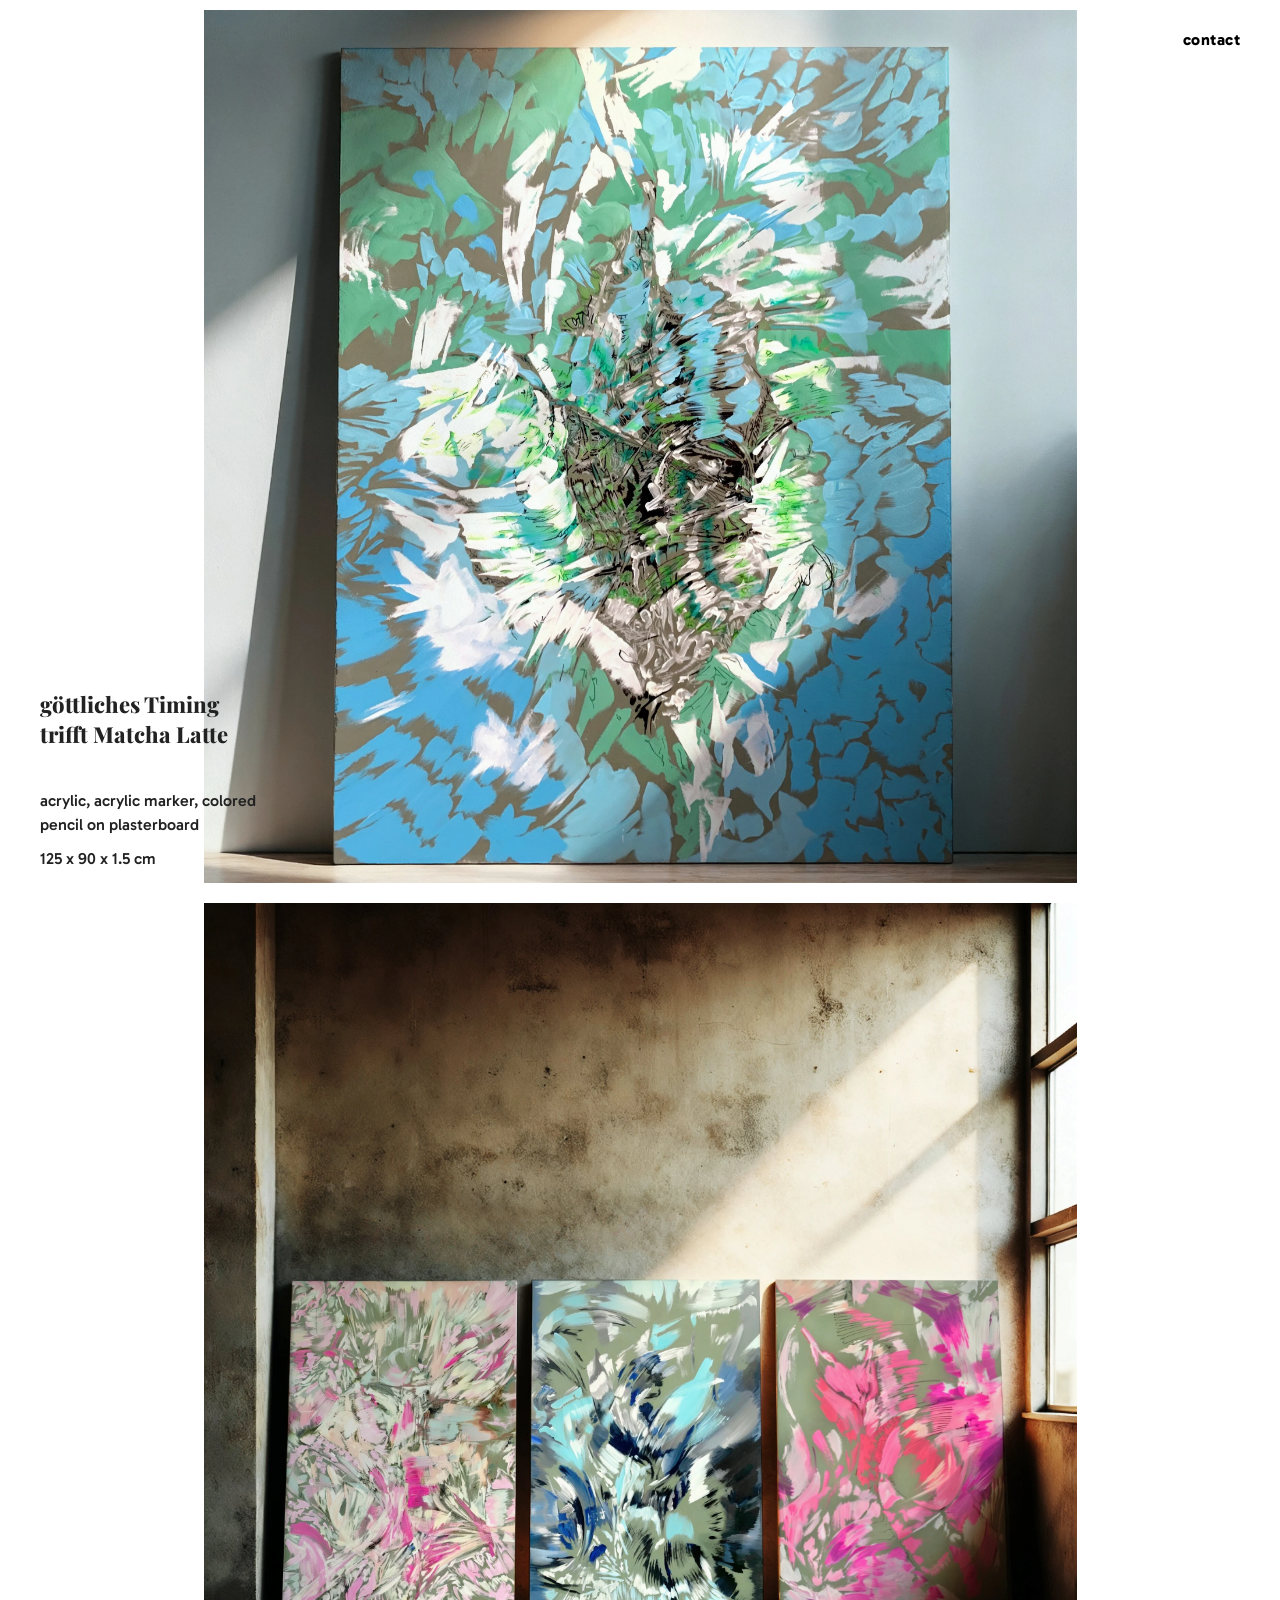
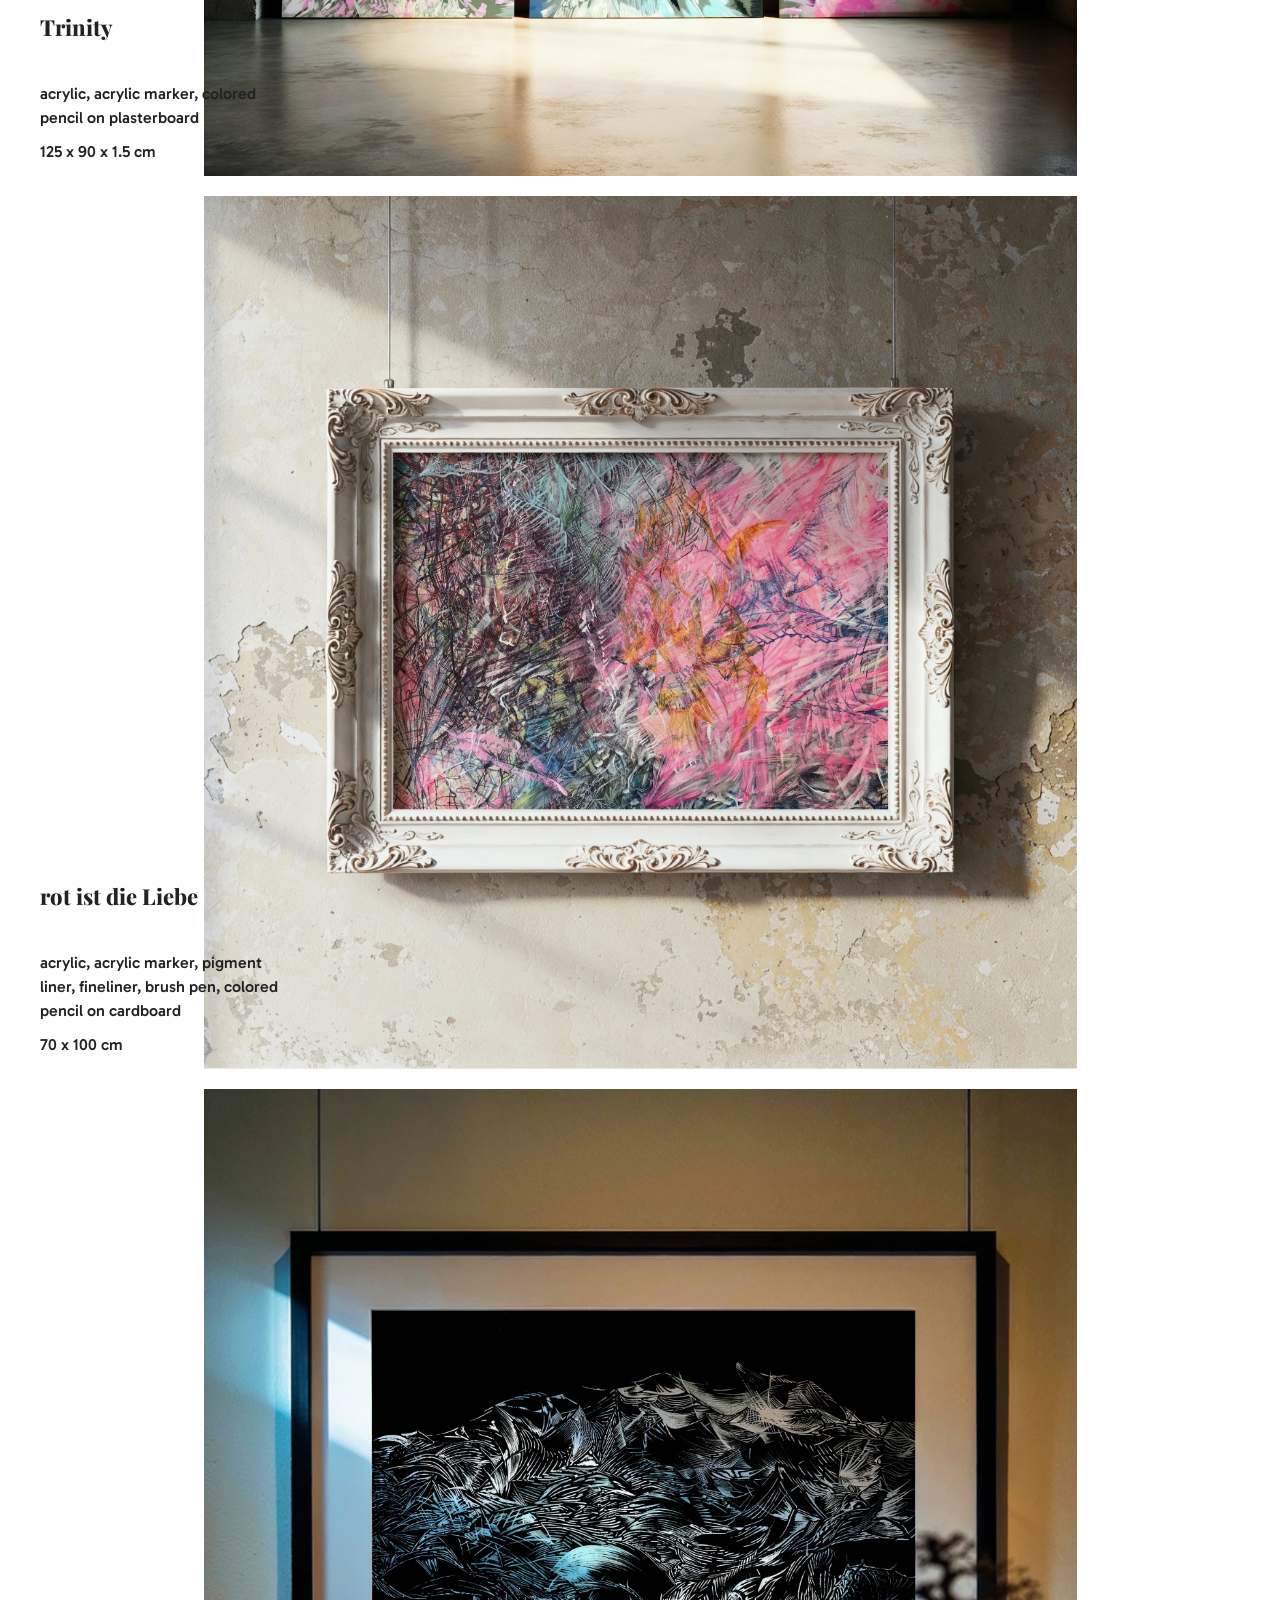
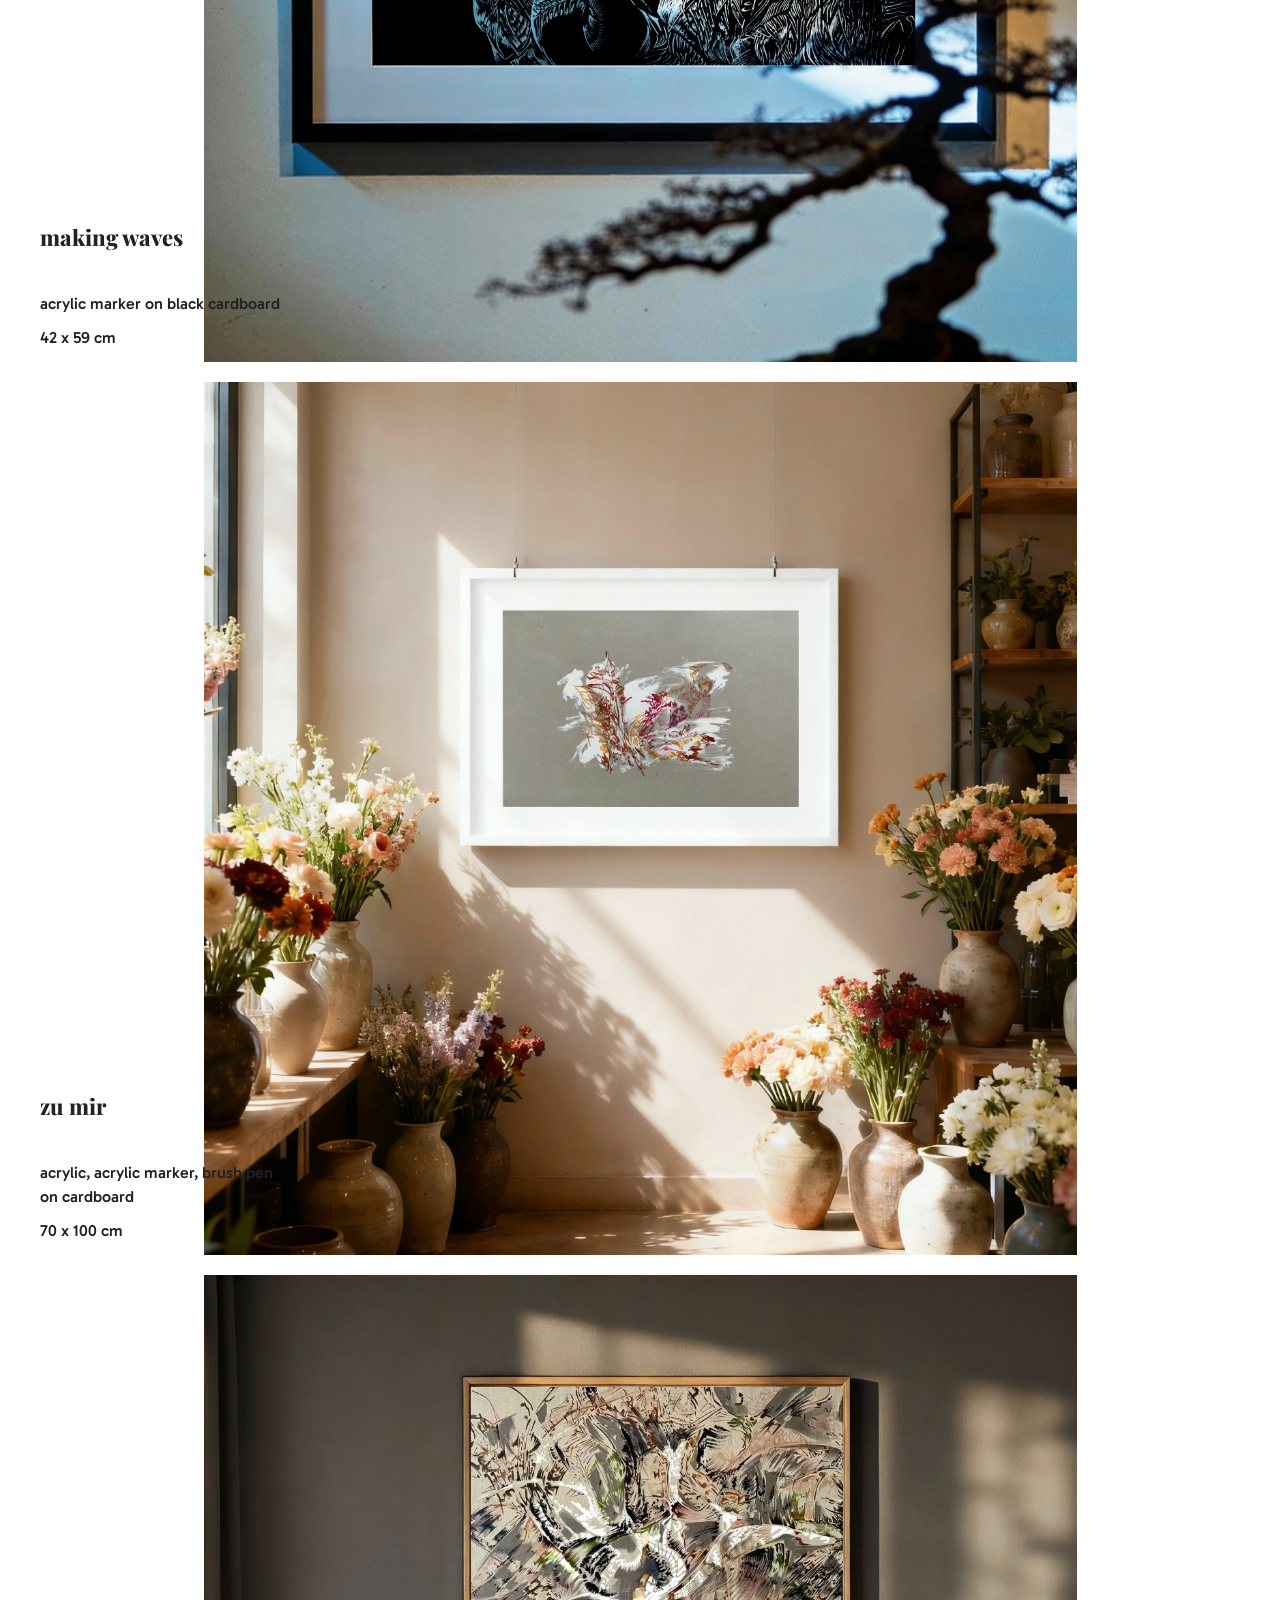
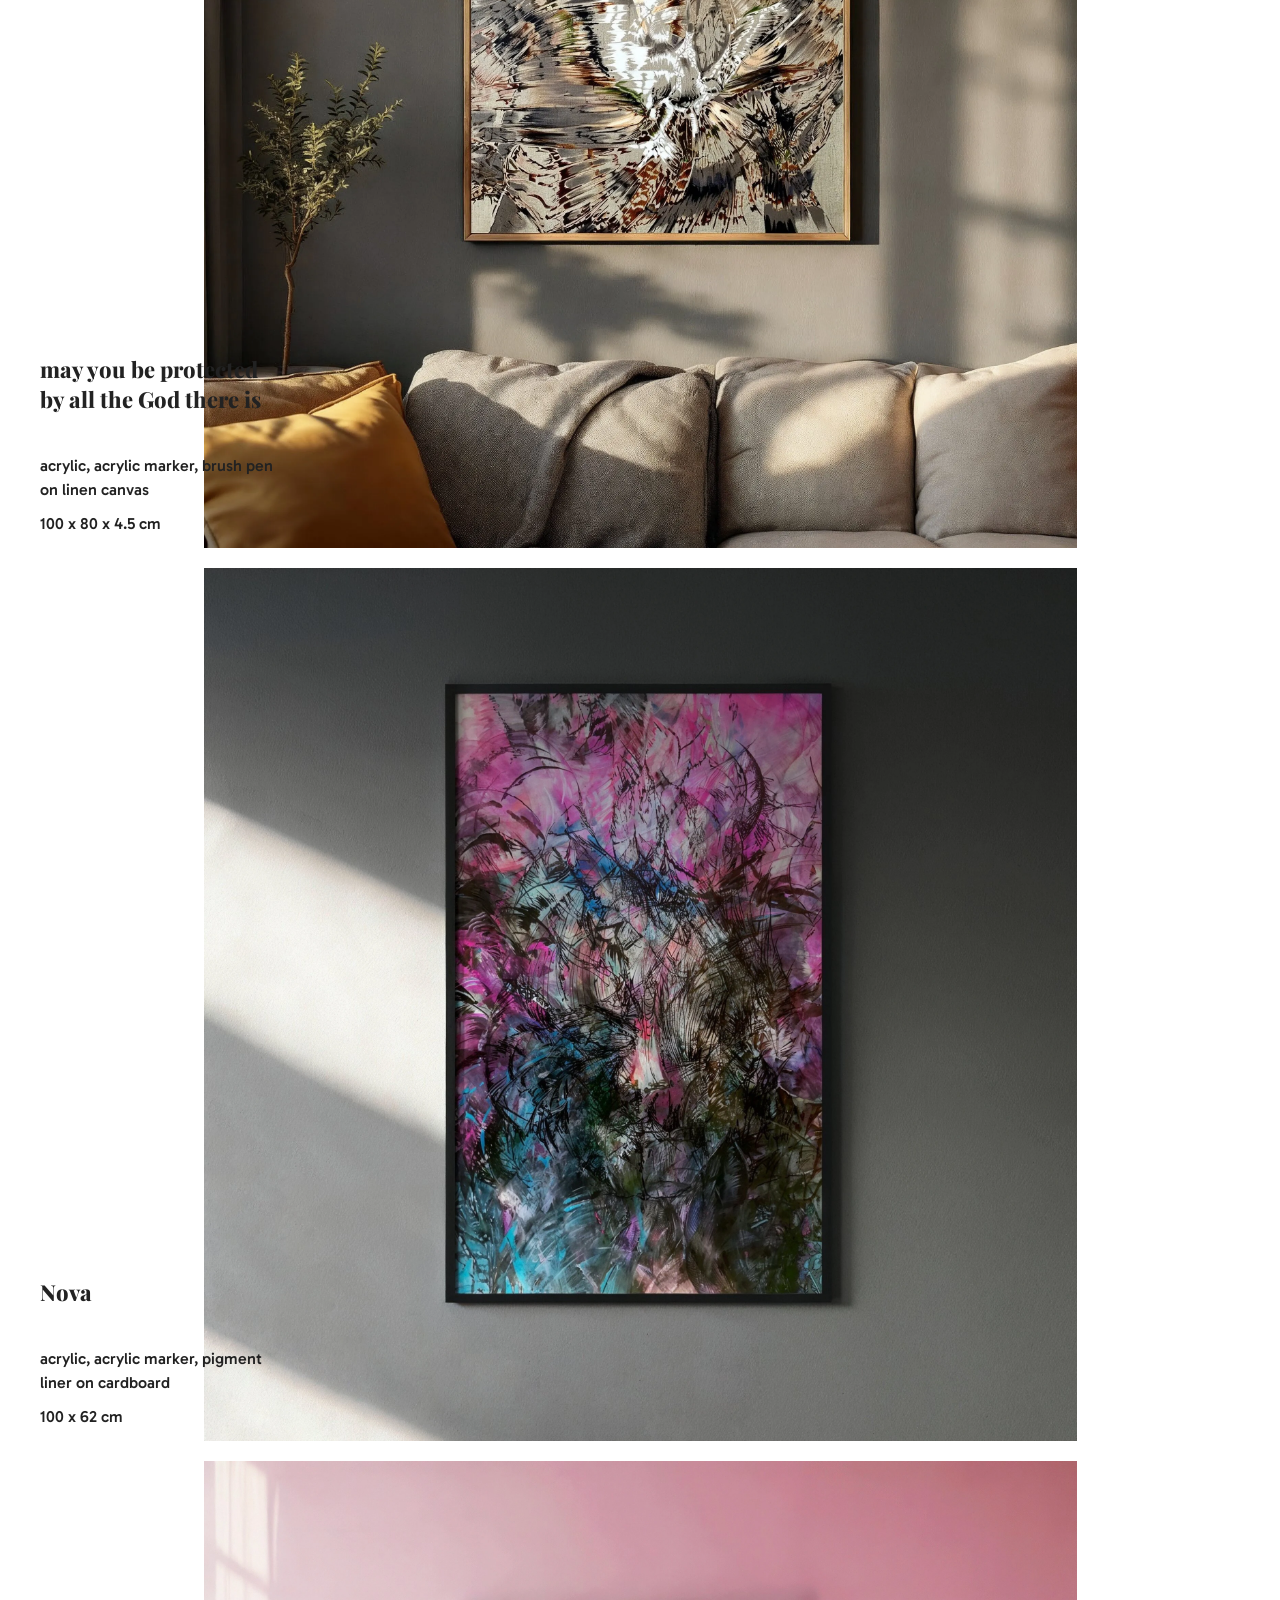
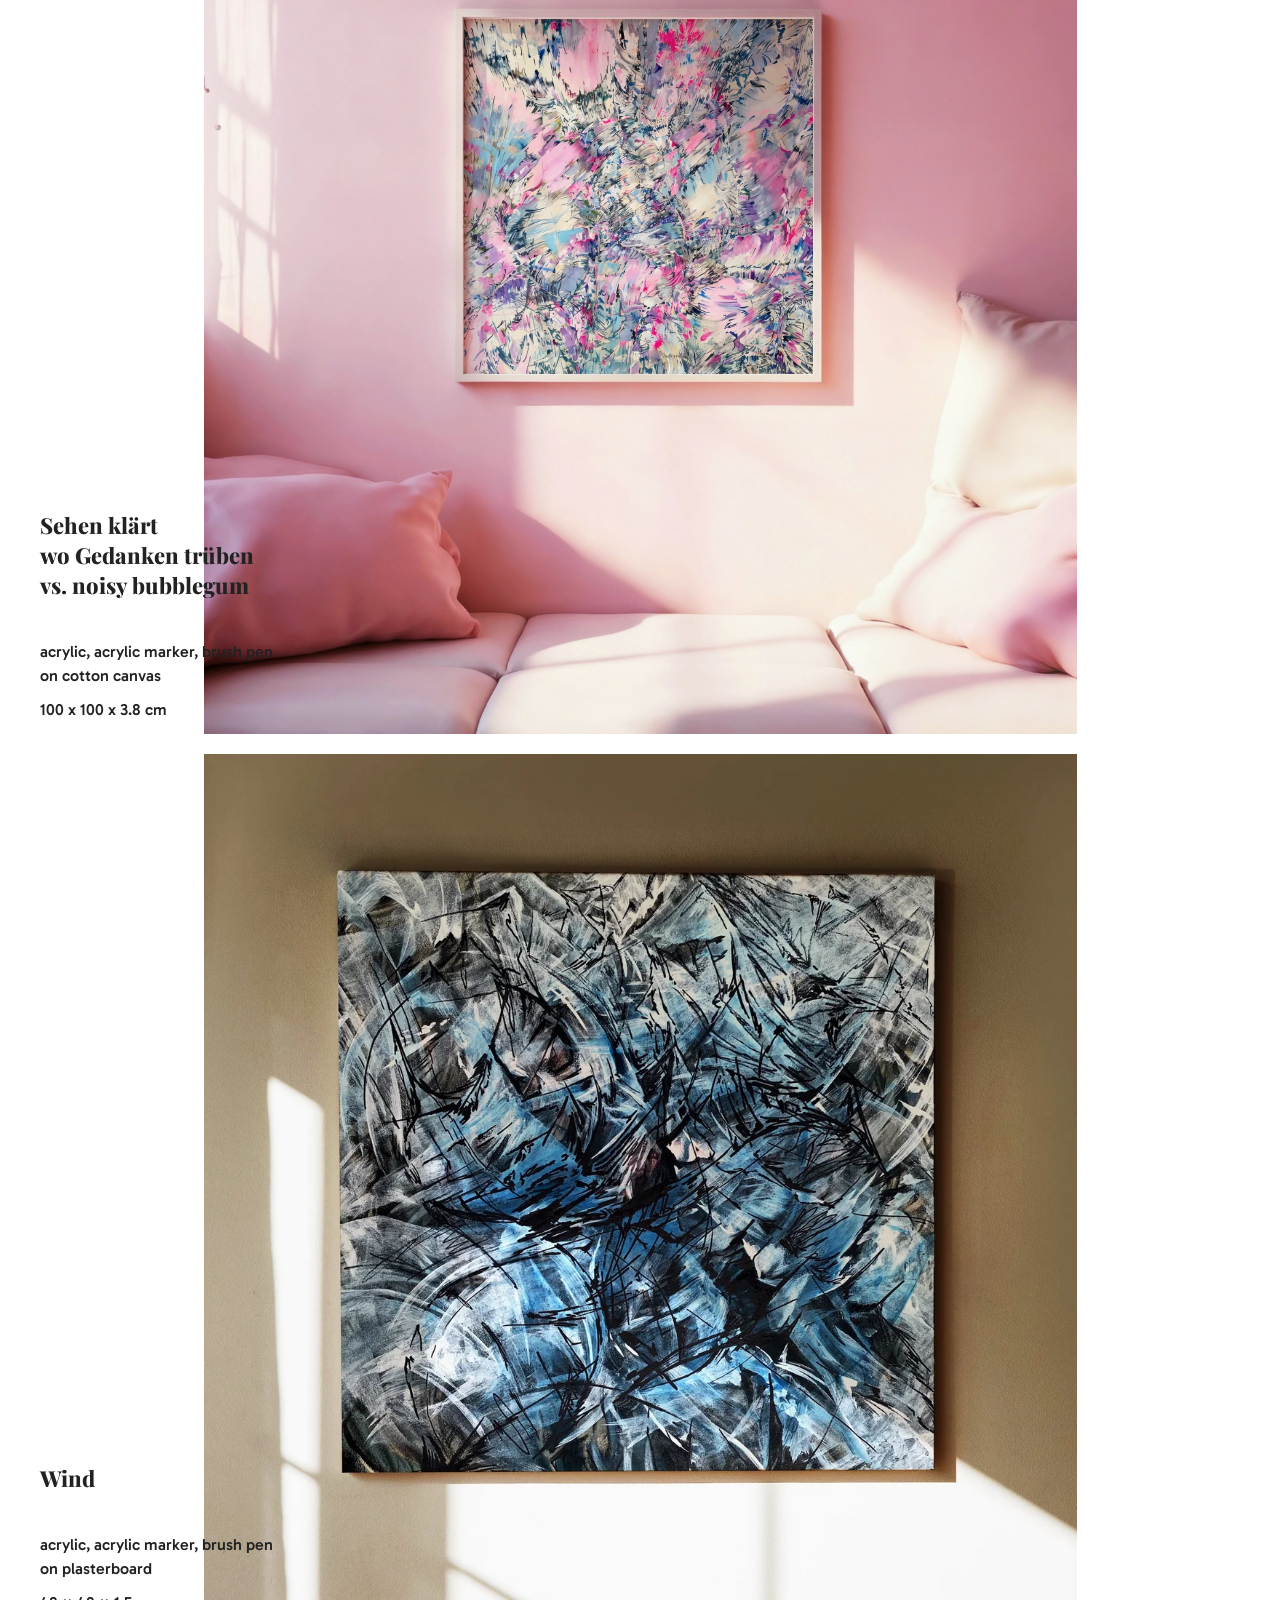
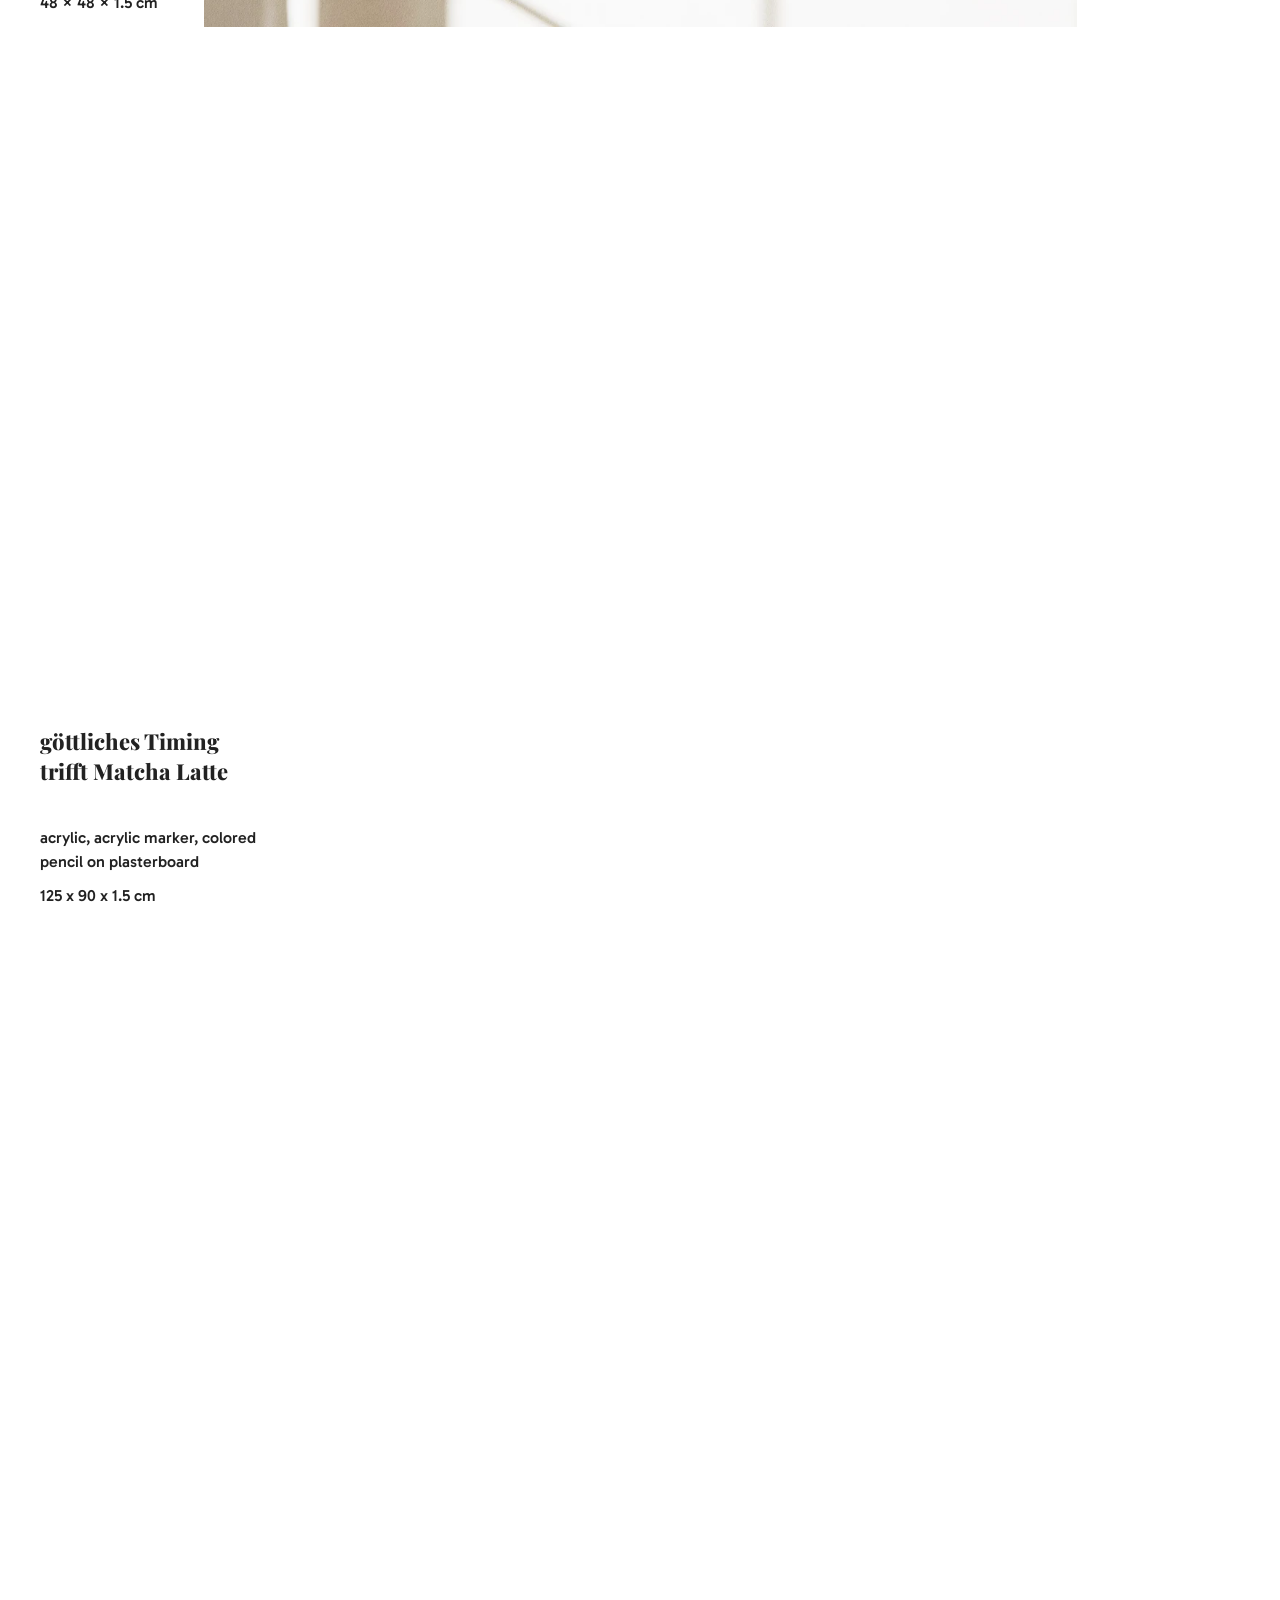
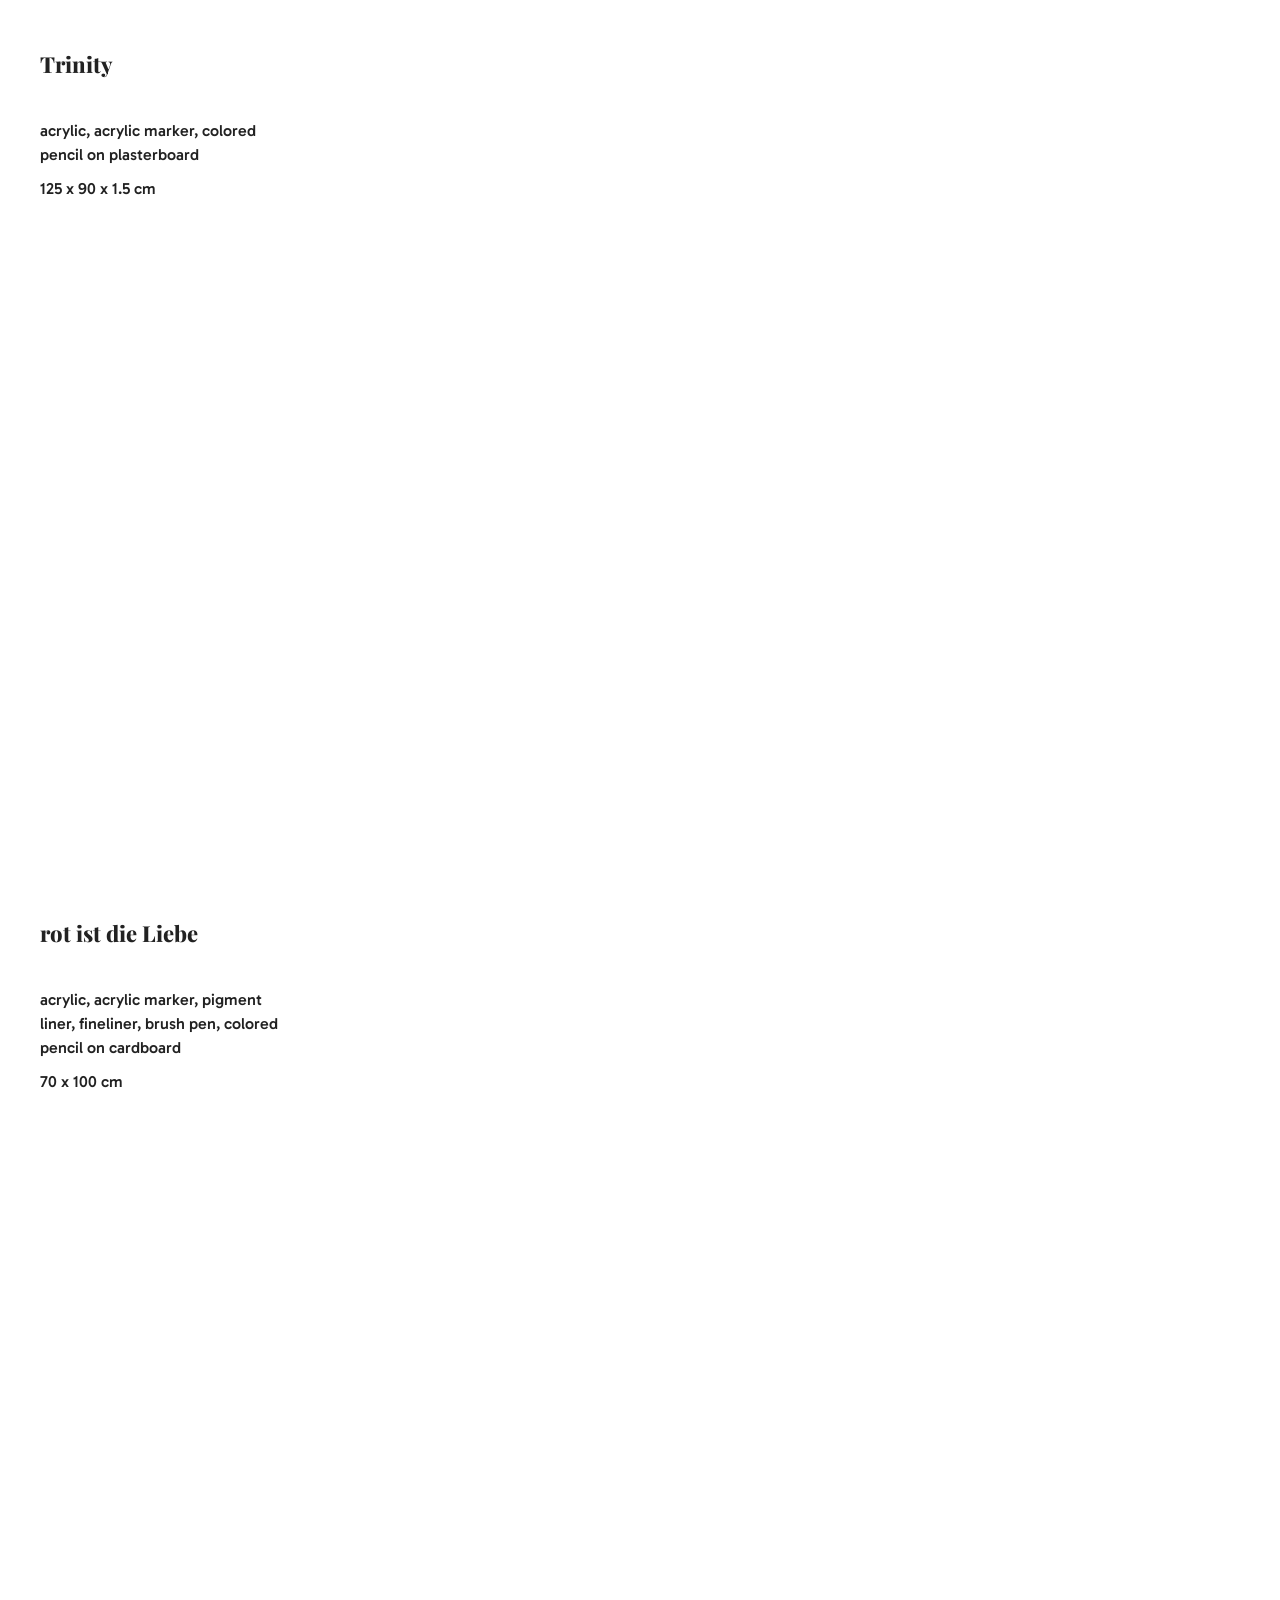
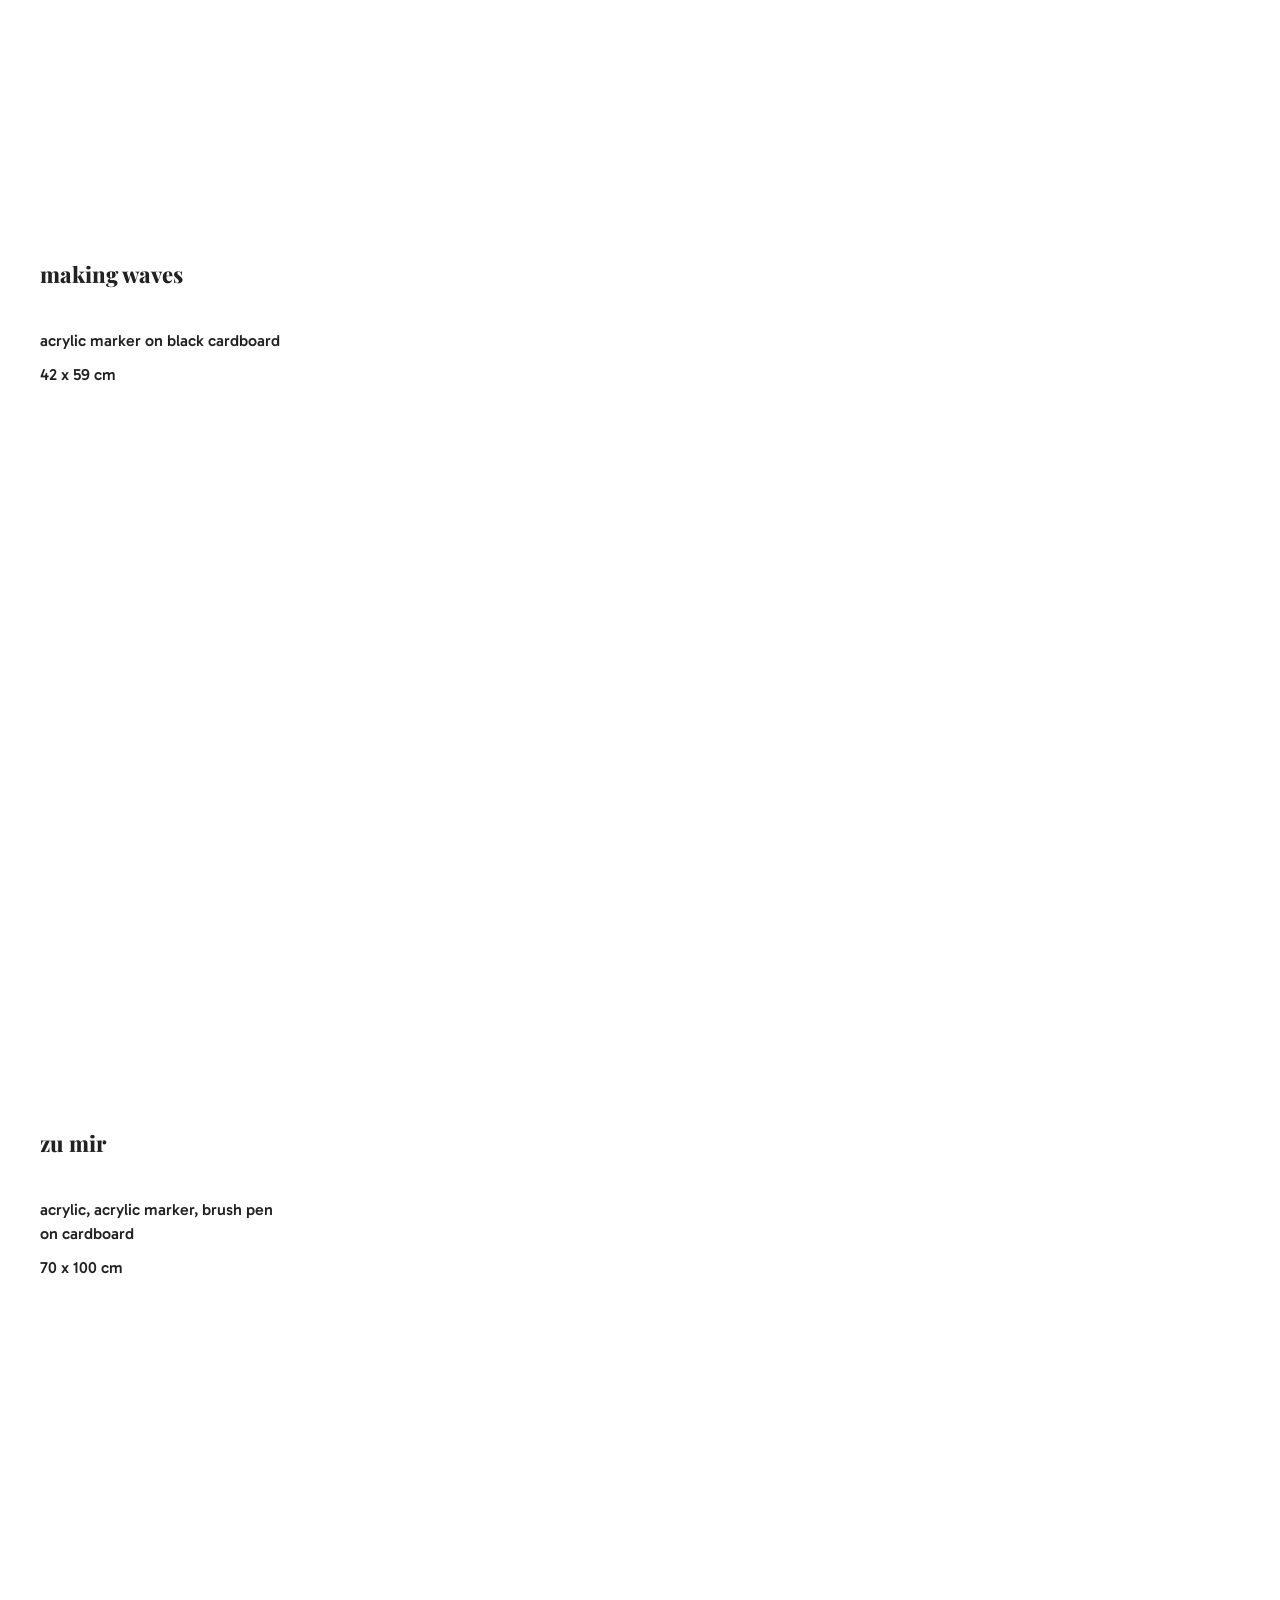
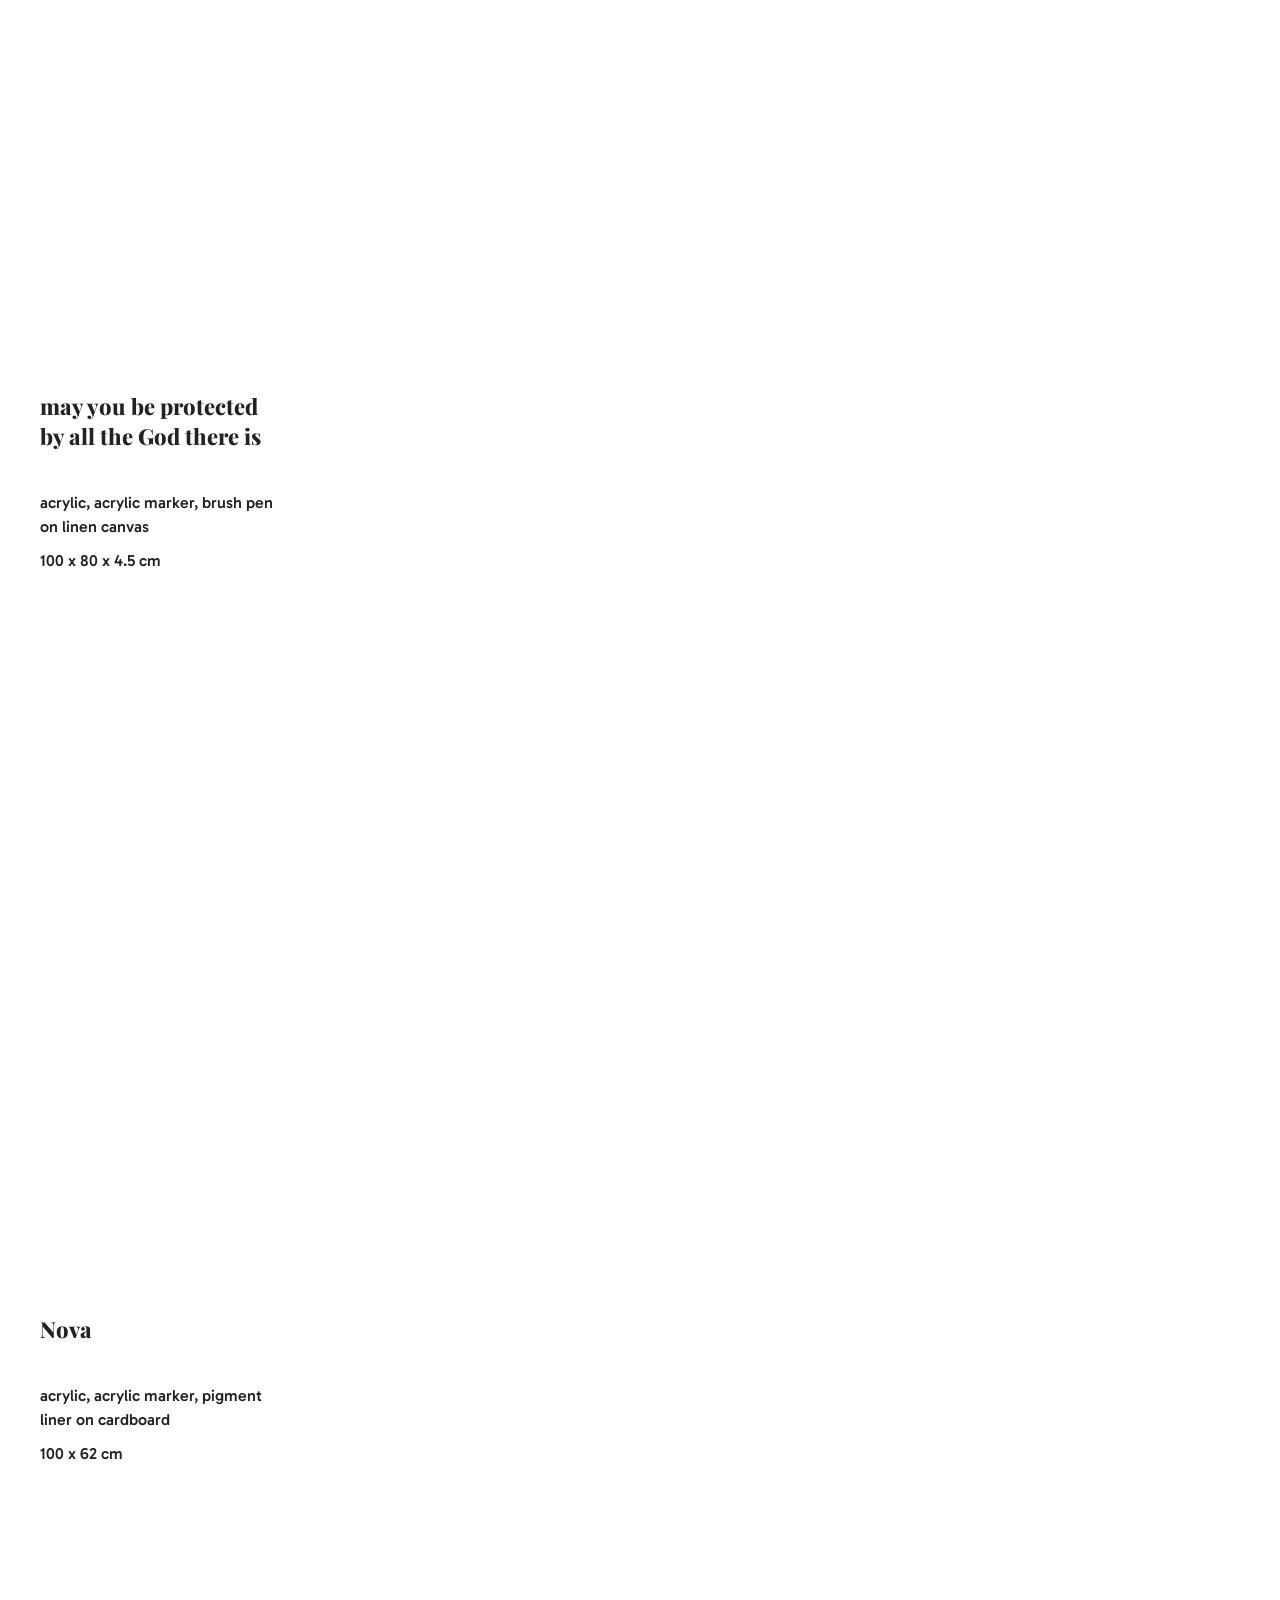
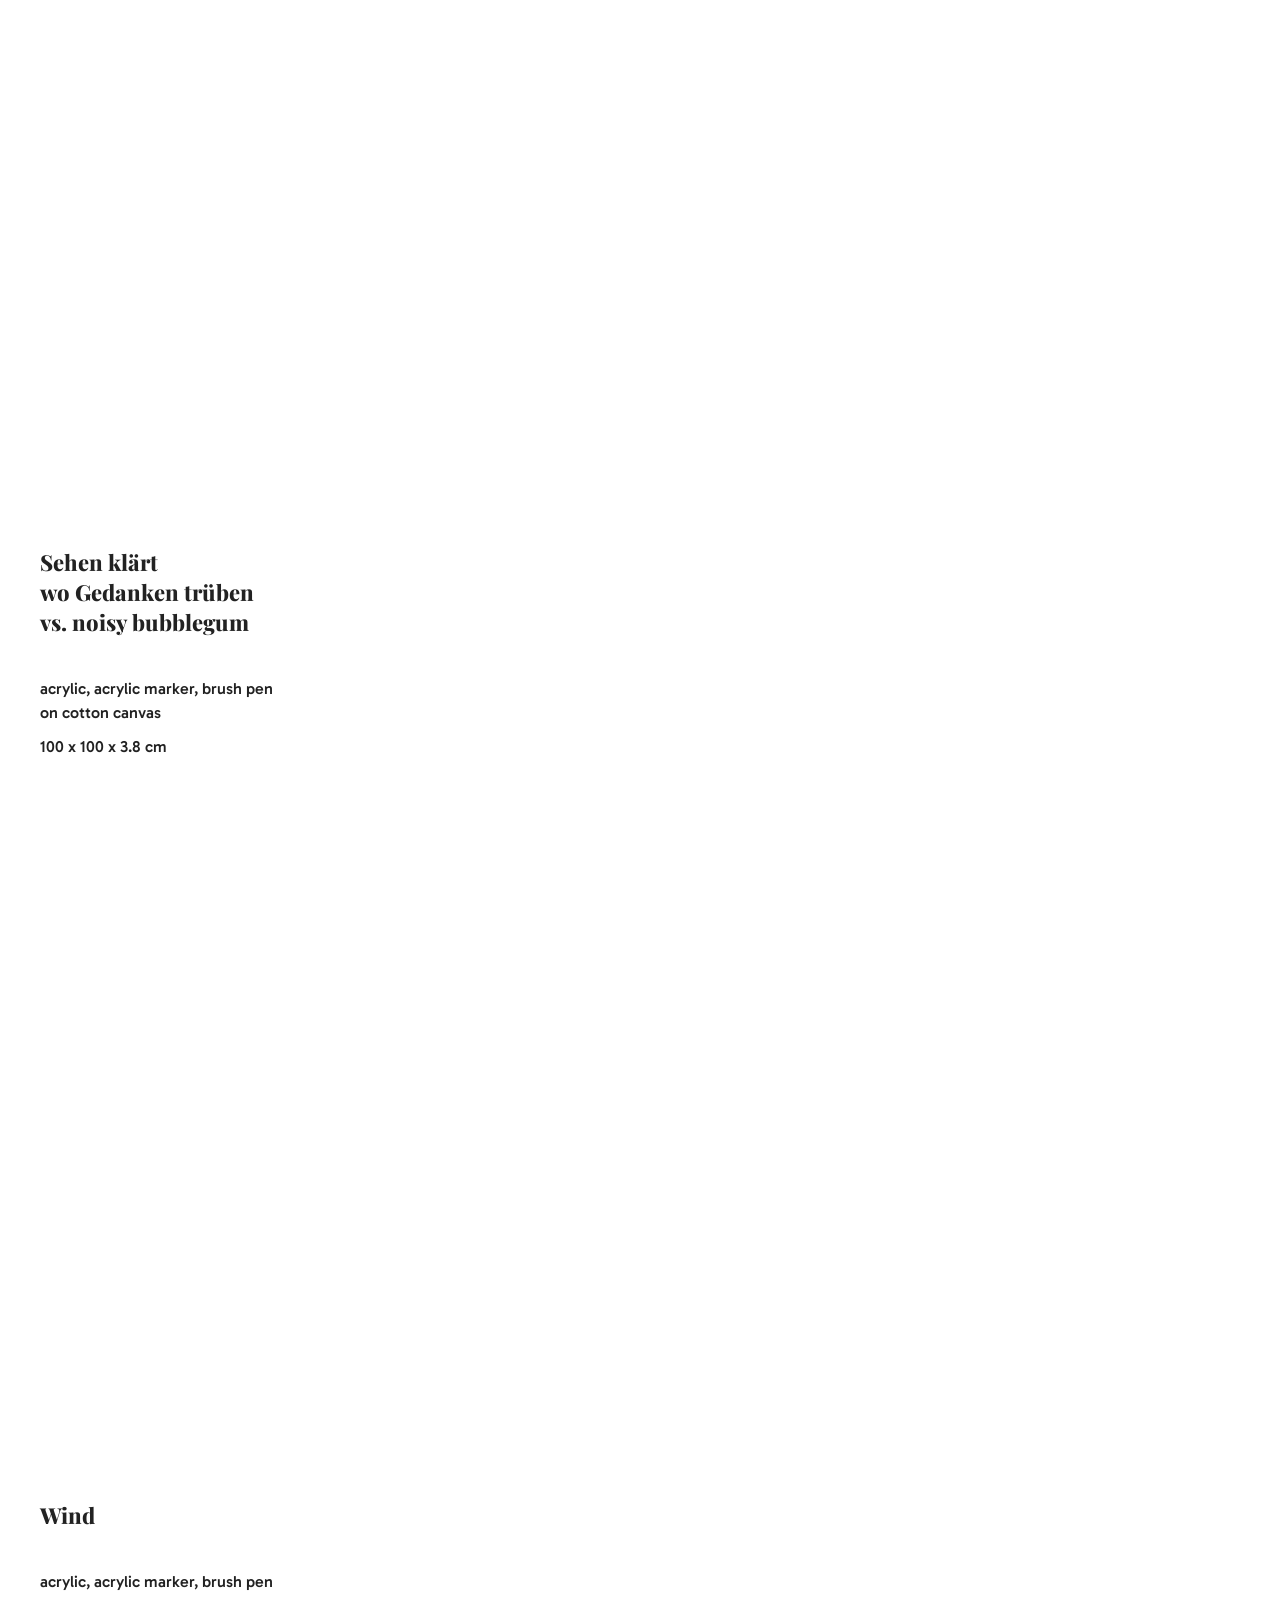
==== commit 3f81e2bf: "updated 3rd and 4th iamge" ====
--- a/index.html
+++ b/index.html
@@ -149,8 +149,7 @@
          sizes="(max-width: 1100px) 100vw, calc(97vh * 1.0000)"
          width="2560" height="2560"
          alt="capricorn sun, libra moon, virgo rising" loading="lazy" decoding="async"> -->
-         <img src="assets/images/homepage/2-capricorn-sun-libra-moon-virgo-rising.webp" alt="Artwork 8" loading="lazy" decoding="async" sizes="(max-width: 1100px) 100vw, calc(97vh * 1.0000)"
-         width="2200" height="2200">    
+         <img src="assets/images/homepage/2-capricorn-sun-libra-moon-virgo-rising.webp" alt="Artwork 8" loading="lazy" decoding="async" sizes="(max-width: 1100px) 100vw, calc(97vh * 1.0000)" width="2200" height="2200">    
     </a>
 
     <!-- Artwork 9: rot ist die Liebe  -->
@@ -160,14 +159,16 @@
             <p>acrylic, acrylic marker, pigment liner, fineliner, brush pen, colored pencil <br class="mobile-material-break">on cardboard</p>
             <p>70 x 100 cm</p>
         </div>
-        <img src="assets/images/homepage/optimized/3-rot-ist-die-Liebe-1200.webp"
+        <!-- <img src="assets/images/homepage/optimized/3-rot-ist-die-Liebe-1200.webp"
          srcset="assets/images/homepage/optimized/3-rot-ist-die-Liebe-800.webp 800w,
                  assets/images/homepage/optimized/3-rot-ist-die-Liebe-1200.webp 1200w,
                  assets/images/homepage/optimized/3-rot-ist-die-Liebe-1600.webp 1600w,
                  assets/images/homepage/optimized/3-rot-ist-die-Liebe-2000.webp 2000w"
          sizes="(max-width: 1100px) 100vw, calc(97vh * 1.0000)"
          width="2400" height="2400"
-         alt="rot ist die Liebe" loading="lazy" decoding="async">
+         alt="rot ist die Liebe" loading="lazy" decoding="async"> -->
+            <img src="assets/images/homepage/3-rot-ist-die-Liebe.webp" alt="Artwork 9" loading="lazy" decoding="async" sizes="(max-width: 1100px) 100vw, calc(97vh * 1.0000)" width="2200" height="2200">   
+
     </a>
 
     <!--<a class="scroll-item">
@@ -196,14 +197,15 @@
               <p>acrylic marker  <br class="mobile-material-break">on black cardboard</p>
             <p>42  x 59 cm</p>
         </div>
-        <img src="assets/images/homepage/optimized/4-making-waves-1200.webp"
+        <!-- <img src="assets/images/homepage/optimized/4-making-waves-1200.webp"
          srcset="assets/images/homepage/optimized/4-making-waves-800.webp 800w,
                  assets/images/homepage/optimized/4-making-waves-1200.webp 1200w,
                  assets/images/homepage/optimized/4-making-waves-1600.webp 1600w,
                  assets/images/homepage/optimized/4-making-waves-2000.webp 2000w"
          sizes="(max-width: 1100px) 100vw, calc(97vh * 1.0000)"
          width="2560" height="2560"
-         alt="making waves" loading="lazy" decoding="async">
+         alt="making waves" loading="lazy" decoding="async"> -->
+         <img src="assets/images/homepage/4-making-waves.webp" alt="Artwork 12" loading="lazy" decoding="async" sizes="(max-width: 1100px) 100vw, calc(97vh * 1.0000)" width="2400" height="2400">    
     </a>
 
     <!-- Artwork 12: zu mir -->
